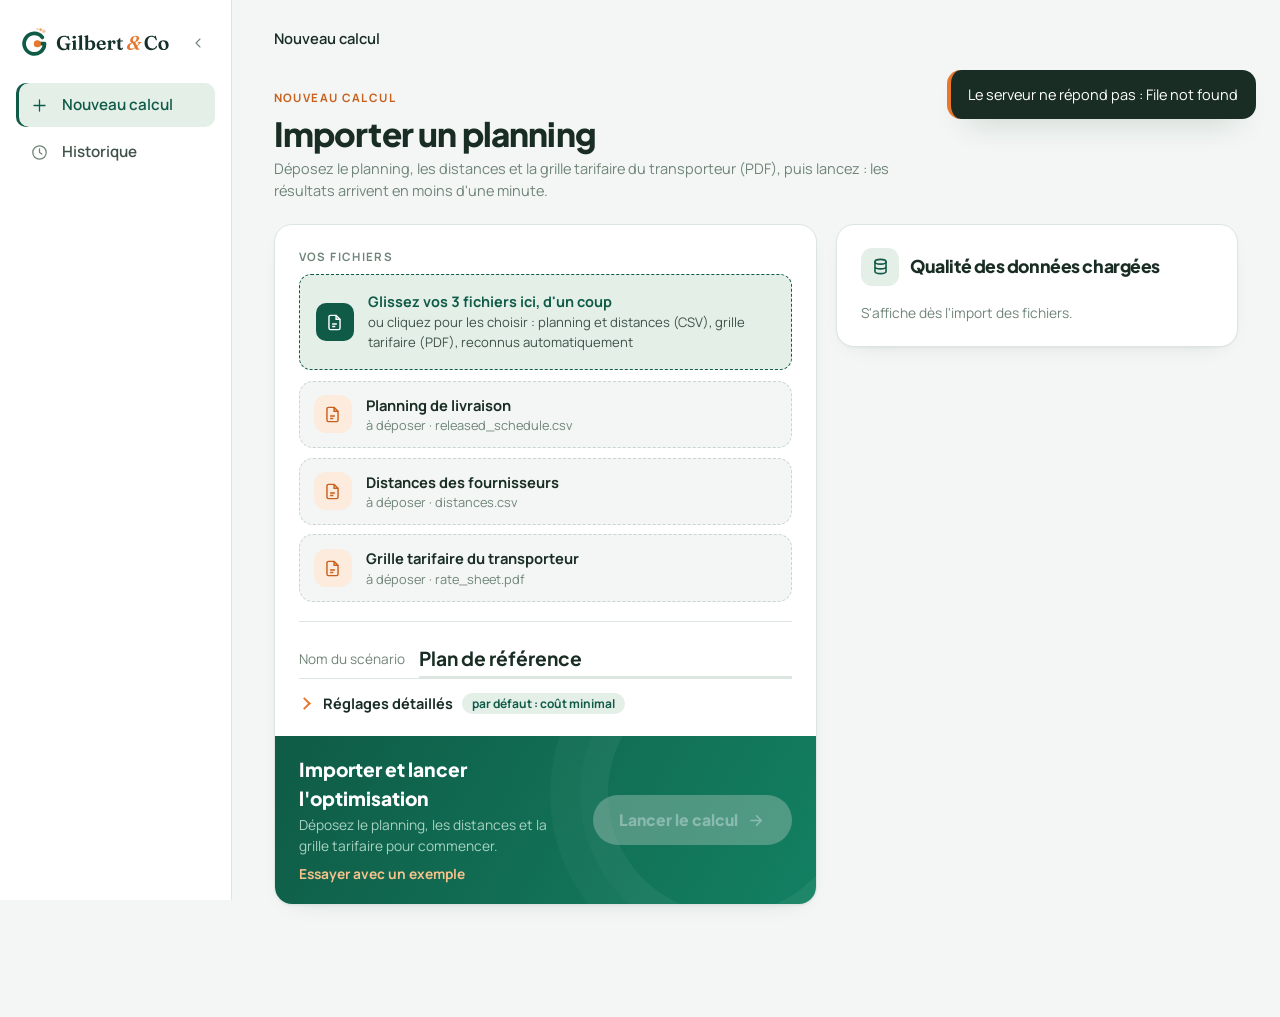
==== src/delivery_schedule_optimization/web/index.html @ 8db57f1b "Show delivery profiles as grouped bars and confirm in the style of the interface Profiles, from Wiss" ====
<!DOCTYPE html>
<html lang="fr">
<head>
<meta charset="utf-8">
<meta name="viewport" content="width=device-width, initial-scale=1">
<title>Gilbert &amp; Co · Planification des livraisons</title>
<link rel="icon" type="image/svg+xml" href="brand/gilbert-mark.svg">
<link rel="stylesheet" href="styles.css">
</head>
<body>
<nav class="sidenav" id="sidenav" aria-label="Navigation">
  <div class="nav-head">
    <a class="nav-logo" href="#/nouveau" data-view="accueil">
      <img class="logo-full" src="brand/gilbert-logo.svg" alt="Gilbert &amp; Co">
      <img class="logo-mark" src="brand/gilbert-mark.svg" alt="Gilbert &amp; Co">
    </a>
    <button class="nav-toggle" id="navToggle" aria-expanded="true" title="Replier ou déplier le menu">
      <svg viewBox="0 0 24 24"><path d="M15 6l-6 6 6 6"/></svg><span class="sr-only">Replier le menu</span></button>
  </div>
  <button data-view="accueil" title="Nouveau calcul"><svg viewBox="0 0 24 24"><path d="M12 5v14M5 12h14"/></svg><span>Nouveau calcul</span></button>
  <button data-view="historique" title="Historique"><svg viewBox="0 0 24 24"><circle cx="12" cy="12" r="8.5"/><path d="M12 7.5V12l3 2"/></svg><span>Historique</span></button>
</nav>

<header class="topbar">
  <nav class="crumbs" id="crumbs" aria-label="Fil d'Ariane"><b aria-current="page">Nouveau calcul</b></nav>
  <div class="topbar-right">
  </div>
</header>

<main id="app">
  <!-- the scenario shown by the result screens: name, parameters, back to the calculations, export -->
  <div class="runbar" id="runBar" hidden>
    <div class="runbar-top">
      <button class="runbar-back" data-view="historique" title="Retour à l'historique">
        <svg viewBox="0 0 24 24" aria-hidden="true"><path d="M15 6l-6 6 6 6"/></svg>Historique</button>
      <div class="runbar-id"><b id="runBarName"></b><span id="runBarMeta"></span><div class="runbar-chips" id="runBarChips"></div></div>
      <div class="ed-export">
        <button class="ed-btn primary" id="exportBtn" aria-haspopup="true" aria-expanded="false" aria-controls="downloads">
          <svg viewBox="0 0 24 24" aria-hidden="true"><path d="M12 4v12m-5-5 5 5 5-5"/></svg>Exporter</button>
        <div class="ed-menu" id="downloads" hidden></div>
      </div>
    </div>
    <nav class="runbar-tabs" aria-label="Résultats du scénario">
      <button data-view="apercu">Synthèse</button><button data-view="calendrier">Planning</button><button data-view="profils">Profils</button>
      <button data-view="camions">Camions</button><button data-view="fournisseurs">Fournisseurs</button>
    </nav>
  </div>
  <!-- ======================================================== NEW CALCULATION -->
  <section class="view" id="view-accueil">
    <div class="view-head"><div><p class="kicker">Nouveau calcul</p><h2>Importer un planning</h2>
      <p class="meta">Déposez le planning, les distances et la grille tarifaire du transporteur (PDF), puis lancez : les résultats arrivent en moins d'une minute.</p></div></div>
    <div class="home-grid">
      <div class="launch-card">
        <div class="lc-body">
          <div id="sourceBox"></div>
          <div class="namefield">
            <label for="f-label">Nom du scénario</label>
            <input id="f-label" type="text" maxlength="60" value="Plan de référence">
          </div>
          <details class="fold" id="tuning">
            <summary><span>Réglages détaillés</span><span class="t-sum" id="tuningSum"></span></summary>
            <div class="fiches">
            <div class="fiche" data-field="anticipation"><p class="f-lab">Anticipation maximale</p>
              <div class="stepper"><button type="button" data-step="-1" aria-label="Un jour de moins">−</button>
                <span><b id="antVal">7</b> jours</span><button type="button" data-step="1" aria-label="Un jour de plus">+</button></div></div>
            <div class="fiche" data-field="smoothing"><p class="f-lab">Surcoût accepté pour lisser</p>
              <div class="chips"><button type="button" data-v="0">aucun</button><button type="button" data-v="0.005">0,5&nbsp;%</button><button type="button" data-v="0.01">1&nbsp;%</button><button type="button" data-v="0.02">2&nbsp;%</button></div></div>
            <div class="fiche missing" id="missingFiche" hidden></div>
          </div>
            <p class="fold-warn" id="tuningWarn" hidden></p>
          </details>
        </div>
        <div class="lc-foot">
          <button class="compose" id="composeBtn">
            <span>Lancer le calcul</span>
            <svg viewBox="0 0 24 24" aria-hidden="true"><path d="M5 12h12m-5-6 6 6-6 6" fill="none" stroke="currentColor" stroke-width="2" stroke-linecap="round" stroke-linejoin="round"/></svg>
          </button>
          <div class="lc-go">
            <p class="lc-title" id="goTitle">Importer et lancer l'optimisation</p>
            <p class="lc-note" id="goNote">Déposez le planning et les distances pour commencer.</p>
            <button class="link light" id="exampleBtn">Essayer avec un exemple</button>
          </div>
        </div>
      </div>
      <div class="panel quality" id="qualityPanel" aria-live="polite"></div>
    </div>
  </section>

  <!-- ======================================================== HISTORY -->
  <section class="view" id="view-historique">
    <div class="view-head"><div><p class="kicker">Historique</p><h2>Tous les calculs</h2>
      <p class="meta">Ouvrez un calcul pour voir ses résultats, relancez-le avec d'autres réglages, ou supprimez-le.</p></div>
      <span class="muted" id="historyCount"></span></div>
    <div class="panel history"><div id="historyList" class="history-list"></div></div>
  </section>

  <!-- ======================================================== RUNNING -->
  <section class="view" id="view-running">
    <div class="running">
      <div class="gather" id="gather" aria-hidden="true"></div>
      <div class="running-text">
        <p class="kicker light" id="runLabel">Scénario</p>
        <p class="timer" id="runTimer">0 s</p>
        <p class="phrase" id="runPhrase">On lit les besoins de chaque fournisseur…</p>
        <button class="stop-run" id="stopRunBtn" type="button">
          <svg viewBox="0 0 24 24" aria-hidden="true"><rect x="6" y="6" width="12" height="12" rx="2"/></svg>Arrêter le calcul</button>
      </div>
    </div>
  </section>

  <!-- ======================================================== OVERVIEW -->
  <section class="view ed" id="view-apercu">
    <div class="ed-head">
      <div>
        <p class="ed-eyebrow">Performance logistique</p>
        <h1 class="ed-title">Synthèse du plan optimisé</h1>
        <p class="ed-sub" id="ov-sub"></p>
      </div>
    </div>

    <div class="ed-row ed-two">
      <div class="ed-hero" id="tile-saving"></div>
      <div class="ed-card ed-cost" id="costCard"></div>
    </div>
    <div class="ed-row ed-three" id="kpiRow"></div>

    <div class="ed-card ed-load">
      <div class="ed-card-head">
        <div><h2>Charge quotidienne des usines</h2><p>Répartition des camions sur l'horizon de livraison</p></div>
        <button class="ed-btn small" data-view="calendrier">Voir le planning complet
          <svg viewBox="0 0 24 24" aria-hidden="true"><path d="M8 16 16 8M9 8h7v7"/></svg></button>
      </div>
      <div class="ed-cal" id="loadCal"></div>
      <div class="ed-legend" id="loadLegend"></div>
    </div>

    <div class="ed-row ed-split">
      <div class="ed-card" id="plantCard"></div>
      <div class="ed-card" id="complianceCard"></div>
    </div>

    <h3 class="ed-section">Analyses détaillées</h3>
    <details class="fold panel"><summary><span>Coût de transport par usine</span><span class="t-sum" id="plantsSum"></span></summary><div id="plantsBody"></div></details>
    <details class="fold panel"><summary><span>Lissage des réceptions</span><span class="t-sum" id="smoothSum"></span></summary><div id="smoothBody"></div></details>
    <div id="situationBlock">
      <details class="fold panel sit-panel"><summary><span id="sitPanelTitle">Grille tarifaire de la situation actuelle</span><span class="t-sum">distance × poids chargé</span></summary>
        <p class="meta small" id="sitCaption"></p>
        <div id="sitBody"></div>
      </details>
      <details class="fold panel"><summary><span>Règles appliquées aux données</span><span class="t-sum" id="foldRulesSum"></span></summary><ol id="rulesList" class="rules-list"></ol></details>
      <details class="fold panel"><summary><span>Registre des anomalies</span><span class="t-sum" id="anomalyCount"></span></summary><div class="table-wrap" id="anomalyTable"></div></details>
    </div>
    <details class="fold panel"><summary><span>Contrôles du plan et journal du calcul</span><span class="t-sum" id="controlsSum"></span></summary>
      <div class="split"><div><div id="controlsList"></div></div><div><h3>Préparation et calcul</h3><div class="table-wrap" id="journal"></div></div></div></details>
  </section>

  <!-- ======================================================== CALENDAR -->
  <section class="view" id="view-calendrier">
    <div class="view-head"><div><p class="kicker">Planning</p><h2>Les camions reçus par usine, jour par jour</h2>
      <p class="meta">Chaque case est une usine un jour donné. Le jour le plus chargé de chaque usine ressort en orange.</p></div></div>
    <div class="plant-tabs" id="plantTabs" role="tablist" aria-label="Choisir une usine"></div>
    <div class="plan-pane" id="planGlobal">
      <div class="panel"><div id="calendarBig"></div></div>
      <div class="peaks" id="peaks"></div>
    </div>
    <div class="plan-pane" id="planWeek" hidden></div>
  </section>

  <!-- ======================================================== PROFILES -->
  <section class="view" id="view-profils">
    <div class="view-head"><div><p class="kicker">Jours de livraison par fournisseur</p><h2>À quelle fréquence livrer chaque fournisseur&nbsp;?</h2></div></div>
    <div class="split">
      <div class="panel"><h3>Livraisons par semaine</h3><div id="dumbbell"></div></div>
      <div class="panel">
        <div class="filters">
          <select id="pf-supplier" aria-label="Fournisseur"><option value="">Tous les fournisseurs</option></select>
          <select id="pf-plant" aria-label="Usine"><option value="">Toutes les usines</option></select>
        </div>
        <div class="table-wrap" id="profilesTable"></div>
      </div>
    </div>
  </section>

  <!-- ======================================================== TRUCKS -->
  <section class="view" id="view-camions">
    <div class="view-head"><div><button type="button" class="ed-btn small back-plan" id="backToPlanning" hidden>← Retour au planning</button>
      <p class="kicker">Détail des camions</p><h2>Ce que contient chaque camion</h2></div></div>
    <div class="split trucks-split">
      <div class="panel">
        <div class="filters">
          <select id="tf-plant"><option value="">Toutes les usines</option></select>
          <select id="tf-supplier"><option value="">Tous les fournisseurs</option></select>
          <select id="tf-day"><option value="">Tous les jours</option></select>
        </div>
        <div class="table-wrap" id="trucksTable"></div>
        <div class="pager" id="trucksPager"></div>
      </div>
      <div class="ticket-holder" id="ticket"><div class="ticket empty"><p>Choisissez un camion dans la liste pour ouvrir son bon de livraison.</p></div></div>
    </div>
  </section>

  <!-- ======================================================== SUPPLIERS -->
  <section class="view" id="view-fournisseurs">
    <div class="view-head"><div><p class="kicker">Économies par fournisseur</p><h2>Où se font les économies</h2></div></div>
    <div class="panel top-savings">
      <div class="panel-head">
        <h3 id="topTitle">Les plus grosses économies</h3>
        <label class="top-pick">Afficher les
          <select id="sf-top">
            <option value="2">2</option><option value="3">3</option><option value="4">4</option><option value="5" selected>5</option>
            <option value="6">6</option><option value="7">7</option><option value="8">8</option><option value="9">9</option><option value="10">10</option>
          </select> meilleurs couples</label>
      </div>
      <div id="topChart"></div>
      <div class="legend" style="margin-top:.4rem"><span class="l-before">coût actuel (référence)</span><span class="l-after">coût avec Gilbert</span></div>
    </div>
    <div class="panel" style="margin-top:1.2rem">
      <div class="filters"><input id="sf-q" type="search" placeholder="Chercher un fournisseur ou une usine"></div>
      <div class="table-wrap" id="suppliersTable"></div>
    </div>
  </section>

</main>



<div class="tooltip" id="tooltip" role="tooltip"></div>
<div class="toast" id="toast" role="status"></div>
<div class="modal" id="confirmModal" hidden>
  <div class="modal-card" role="alertdialog" aria-modal="true" aria-labelledby="cmTitle" aria-describedby="cmText">
    <span class="modal-ico" aria-hidden="true"><svg viewBox="0 0 24 24"><path d="M12 4 2.8 19.5h18.4z"/><path d="M12 10v4.5M12 17.2v.1"/></svg></span>
    <h3 id="cmTitle"></h3>
    <p id="cmText"></p>
    <div class="modal-actions"><button type="button" class="btn ghost" id="cmCancel"></button><button type="button" class="btn danger" id="cmOk"></button></div>
  </div>
</div>
<div class="drawer" id="dayDrawer" hidden>
  <aside class="drawer-panel" role="dialog" aria-modal="true" aria-labelledby="ddTitle">
    <div class="dd-head">
      <div><p class="ed-eyebrow" id="ddPlant"></p><h2 id="ddTitle">Réceptions attendues</h2><p class="dd-date" id="ddDate"></p></div>
      <button type="button" class="dd-close" id="ddClose" aria-label="Fermer le panneau">×</button>
    </div>
    <div class="dd-summary" id="ddSummary"></div>
    <div class="dd-list" id="ddList" aria-live="polite"></div>
  </aside>
</div>
<script src="app.js"></script>
</body>
</html>
---- src/delivery_schedule_optimization/web/styles.css ----
/* Gilbert & Co : vert émeraude et orange sur fond crème.
   Émeraude : structure (menu, bandeau des économies, écran de calcul) et situation actuelle dans les graphiques.
   Orange : action et résultat « avec Gilbert ». Rouge : uniquement les règles non respectées et les erreurs.
   Polices hébergées avec l'application (licence SIL OFL) : Plus Jakarta Sans pour les titres et les chiffres, Manrope pour le texte. */
@font-face { font-family: 'Plus Jakarta Sans'; font-style: normal; font-weight: 600; font-display: swap; src: url('fonts/plus-jakarta-sans-latin-600-normal.woff2') format('woff2'); }
@font-face { font-family: 'Plus Jakarta Sans'; font-style: normal; font-weight: 700; font-display: swap; src: url('fonts/plus-jakarta-sans-latin-700-normal.woff2') format('woff2'); }
@font-face { font-family: 'Plus Jakarta Sans'; font-style: normal; font-weight: 800; font-display: swap; src: url('fonts/plus-jakarta-sans-latin-800-normal.woff2') format('woff2'); }
@font-face { font-family: 'Plus Jakarta Sans'; font-style: italic; font-weight: 700; font-display: swap; src: url('fonts/plus-jakarta-sans-latin-700-italic.woff2') format('woff2'); }
@font-face { font-family: 'Manrope'; font-style: normal; font-weight: 400; font-display: swap; src: url('fonts/manrope-latin-400-normal.woff2') format('woff2'); }
@font-face { font-family: 'Manrope'; font-style: normal; font-weight: 500; font-display: swap; src: url('fonts/manrope-latin-500-normal.woff2') format('woff2'); }
@font-face { font-family: 'Manrope'; font-style: normal; font-weight: 600; font-display: swap; src: url('fonts/manrope-latin-600-normal.woff2') format('woff2'); }
@font-face { font-family: 'Manrope'; font-style: normal; font-weight: 700; font-display: swap; src: url('fonts/manrope-latin-700-normal.woff2') format('woff2'); }

:root {
  --bg: #FAF6F0;            /* crème */
  --surface: #FFFFFF;
  --surface-2: #F4EEE5;
  --line: #ECE4D8;
  --line-strong: #DCD2C3;
  --ink: #14302A;           /* vert presque noir */
  --ink-2: #355049;
  --muted: #6F7B75;

  --emerald: #0F5B46;
  --emerald-2: #127A5C;
  --emerald-3: #1FA77A;
  --mint: #DDF1E7;
  --mint-ink: #0E6A4D;
  --on-emerald: #F2FBF6;
  --on-emerald-muted: #A9D3C2;

  --orange: #E8772E;
  --orange-dark: #C95F1C;
  --orange-tint: #FDEBDD;
  --cream: #FFF3E6;
  --gold: #F6C28B;

  --red: #C0392B;
  --red-tint: #F9E1DD;

  --radius: 18px;
  --r: 12px;
  --display: 'Plus Jakarta Sans', 'Manrope', system-ui, sans-serif;
  --body: 'Manrope', system-ui, -apple-system, 'Segoe UI', sans-serif;
  --mono: ui-monospace, 'Cascadia Mono', Consolas, monospace;
  --nav-w: 220px;
  --ease: cubic-bezier(.2, .8, .2, 1);
  --card-shadow: 0 1px 2px rgba(20, 48, 42, .04), 0 8px 24px -18px rgba(20, 48, 42, .25);
  --lift: 0 16px 32px -20px rgba(20, 48, 42, .45);
}

* { box-sizing: border-box; }
html { scroll-behavior: smooth; }
body {
  margin: 0; background: var(--bg); color: var(--ink); font-family: var(--body); font-size: 14.5px; line-height: 1.5;
  -webkit-font-smoothing: antialiased; padding-left: var(--nav-w); padding-bottom: 4rem; font-variant-numeric: tabular-nums;
  transition: padding-left .25s var(--ease);
}
h1, h2, h3 { font-family: var(--display); font-weight: 800; letter-spacing: -.025em; margin: 0; color: var(--ink); }
h2 { font-size: clamp(1.8rem, 2.6vw, 2.4rem); line-height: 1.1; }
h3 { font-size: 1.1rem; font-weight: 800; margin-bottom: .8rem; }
em, i { font-style: italic; }
button, input, select { font: inherit; color: inherit; }
:focus-visible { outline: 2px solid var(--orange); outline-offset: 2px; }
[hidden] { display: none !important; }

.kicker, .label, .f-lab, .nav-group, thead th, .r-name {
  font-size: .72rem; font-weight: 700; letter-spacing: .12em; text-transform: uppercase; color: var(--muted);
}
.kicker { color: var(--orange-dark); margin: 0 0 .5rem; }
.label { margin: 0 0 .5rem; }
.meta { color: var(--muted); margin: .45rem 0 0; max-width: 70ch; }
.meta.small { font-size: .84rem; margin: .1rem 0 1rem; }
.muted { color: var(--muted); font-size: .84rem; }
.sub { margin: 0; font-size: .8rem; color: var(--muted); }

/* ================================================================== top bar */
.topbar {
  position: sticky; top: 0; z-index: 20; display: flex; align-items: center; gap: 1.2rem;
  margin-left: calc(-1 * var(--nav-w)); padding: .7rem 3.5rem .7rem 3.6rem; min-height: 58px;
  background: rgba(250, 246, 240, .92); backdrop-filter: blur(8px); border-bottom: 1px solid var(--line);
  transition: margin-left .25s var(--ease), box-shadow .2s;
}
.topbar.scrolled { box-shadow: 0 8px 20px -18px rgba(20, 48, 42, .5); }
.wordmark { display: inline-flex; align-items: center; text-decoration: none; }
.wordmark img { height: 30px; width: auto; display: block; }
.tagline { color: var(--muted); font-size: .9rem; }
.topbar-right { margin-left: auto; display: flex; gap: .7rem; align-items: center; }
.scenario-switch { display: inline-flex; align-items: center; gap: .55rem; background: var(--mint); border-radius: 999px; padding: 0 .5rem 0 1rem; height: 38px; }
.scenario-switch .dot { width: 9px; height: 9px; border-radius: 50%; background: var(--orange); animation: beacon 2.4s ease-out infinite; }
@keyframes beacon { 0% { box-shadow: 0 0 0 0 rgba(232, 119, 46, .5); } 70%, 100% { box-shadow: 0 0 0 7px rgba(232, 119, 46, 0); } }
.scenario-switch select { border: 0; background: transparent; padding: .3rem 1.4rem .3rem .1rem; font-weight: 600; color: var(--ink); cursor: pointer; max-width: 22rem; }
.topbar .btn, .topbar .btn.ghost { background: var(--orange); border-color: var(--orange); color: #fff; height: 38px; padding: 0 1.1rem; }
.topbar .btn:hover { background: var(--orange-dark); border-color: var(--orange-dark); }

/* ================================================================== buttons */
.btn {
  display: inline-flex; align-items: center; gap: .5rem; height: 36px; padding: 0 1rem; border-radius: 999px;
  border: 1.5px solid var(--emerald); background: var(--emerald); color: #fff; font-weight: 600; font-size: .88rem;
  text-decoration: none; cursor: pointer; white-space: nowrap; transition: background .15s, border-color .15s, color .15s, transform .1s, box-shadow .2s;
}
.btn:hover { background: var(--emerald-2); border-color: var(--emerald-2); box-shadow: var(--lift); transform: translateY(-1px); }
.btn:active { transform: translateY(0); }
.btn.ghost { background: transparent; border-color: var(--emerald); color: var(--ink); }
.btn.ghost:hover { background: var(--mint); color: var(--emerald); }
.btn.rose { background: var(--orange); border-color: var(--orange); color: #fff; }
.btn.rose:hover { background: var(--orange-dark); border-color: var(--orange-dark); }
.btn.small { height: 32px; padding: 0 .8rem; font-size: .82rem; }
.btn:disabled { opacity: .4; cursor: not-allowed; box-shadow: none; transform: none; }
.btn svg.dl { width: 15px; height: 15px; fill: none; stroke: currentColor; stroke-width: 2; stroke-linecap: round; stroke-linejoin: round; flex: none; }
.btn:hover svg.dl { animation: nudge .5s var(--ease); }
@keyframes nudge { 50% { transform: translateY(2px); } }
.link { color: var(--orange-dark); font-weight: 700; text-decoration: none; cursor: pointer; border: 0; background: none; padding: 0; }
.link:hover { text-decoration: underline; text-underline-offset: 3px; }
.link.light { font-size: .86rem; color: var(--gold); }
.busy { position: relative; color: transparent !important; }
.busy::after { content: ""; position: absolute; left: 50%; top: 50%; width: 16px; height: 16px; margin: -8px; border-radius: 50%; border: 2px solid var(--orange); border-top-color: transparent; animation: spin .8s linear infinite; }
@keyframes spin { to { transform: rotate(360deg); } }

/* ================================================================== side menu : émeraude, relief topographique */
.sidenav {
  position: fixed; left: 0; top: var(--topbar-h, 58px); bottom: 0; width: var(--nav-w); z-index: 25; overflow: hidden;
  display: flex; flex-direction: column; gap: 4px; padding: 1rem .7rem 1.1rem;
  background:
    url("data:image/svg+xml,%3Csvg xmlns='http://www.w3.org/2000/svg' width='440' height='640' viewBox='0 0 440 640'%3E%3Cg fill='none' stroke='%23ffffff' stroke-opacity='.07' stroke-width='1.2'%3E%3Cellipse cx='300' cy='330' rx='60' ry='40'/%3E%3Cellipse cx='300' cy='330' rx='110' ry='75'/%3E%3Cellipse cx='300' cy='330' rx='165' ry='112'/%3E%3Cellipse cx='300' cy='330' rx='225' ry='150'/%3E%3Cellipse cx='300' cy='330' rx='290' ry='192'/%3E%3Cpath d='M-20 120 C 80 80 140 160 240 110 S 400 60 460 100'/%3E%3Cpath d='M-20 150 C 90 110 150 190 250 140 S 410 90 460 130'/%3E%3C/g%3E%3C/svg%3E") right -120px top 40px / 440px no-repeat,
    linear-gradient(180deg, #0F5B46 0%, #0B4A39 100%);
  transition: width .25s var(--ease);
}
.sidenav button {
  display: flex; align-items: center; gap: .8rem; border: 0; background: transparent; color: var(--on-emerald); height: 42px; padding: 0 .9rem;
  border-radius: 14px; cursor: pointer; font-size: .92rem; font-weight: 600; white-space: nowrap; text-align: left; position: relative; flex: none;
  transition: background .2s, color .2s, box-shadow .2s;
}
.sidenav button svg { width: 19px; height: 19px; flex: none; fill: none; stroke: currentColor; stroke-width: 1.7; stroke-linecap: round; stroke-linejoin: round; transition: transform .25s var(--ease); }
.sidenav button:hover { background: rgba(255, 255, 255, .08); }
.sidenav button:hover svg { transform: scale(1.12); }
.sidenav button.active { background: var(--orange); color: #fff; box-shadow: 0 10px 22px -10px rgba(232, 119, 46, .8); }
.sidenav button:disabled { opacity: .4; cursor: not-allowed; background: transparent; }
.sidenav .nav-toggle { font-size: .82rem; margin-bottom: .5rem; color: var(--on-emerald-muted); }
.nav-group { margin: .9rem .9rem .3rem; white-space: nowrap; color: var(--on-emerald-muted); transition: opacity .2s; }
.sidenav button span { transition: opacity .2s; }
.nav-art { margin-top: auto; position: relative; padding: 0 .3rem; transition: opacity .25s; }
.nav-art svg { width: 100%; height: auto; display: block; overflow: visible; }
.nav-art .route { stroke-dasharray: 7 7; animation: march 1.6s linear infinite; }
@keyframes march { to { stroke-dashoffset: -28; } }
.nav-art .pin { transform-box: fill-box; transform-origin: 50% 100%; animation: bob 3s ease-in-out infinite; }
@keyframes bob { 50% { transform: translateY(-5px); } }
.nav-brand { margin: .6rem .3rem 0; color: #fff; }
.nav-brand b { display: block; font-family: var(--display); font-weight: 800; font-size: 1.15rem; letter-spacing: -.02em; }
.nav-brand i { font-size: .8rem; color: var(--on-emerald-muted); }
body.nav-closed { --nav-w: 68px; }
body.nav-closed .sidenav button span, body.nav-closed .nav-group, body.nav-closed .nav-art, body.nav-closed .nav-brand { opacity: 0; pointer-events: none; }
body.nav-closed .nav-group { height: .3rem; margin: .4rem 0; }
@media (max-height: 720px) { .nav-art { display: none; } .nav-brand { margin-top: auto; } }

/* ================================================================== layout */
main { padding: .6rem 3.5rem 3rem; max-width: 1480px; margin: 0 auto; }
.view { display: none; }
.view.active { display: block; animation: enter .4s var(--ease); }
@keyframes enter { from { opacity: 0; transform: translateY(10px); } to { opacity: 1; transform: none; } }
.view-head { display: flex; justify-content: space-between; align-items: flex-end; gap: 1.2rem; flex-wrap: wrap; margin: 1.6rem 0 1.4rem; }
.view-head h2 { margin-bottom: .1rem; }
.panel { background: var(--surface); border: 1px solid var(--line); border-radius: var(--radius); padding: 1.4rem 1.5rem; box-shadow: var(--card-shadow); }
.panel-head, .history-head { display: flex; justify-content: space-between; align-items: baseline; gap: 1rem; margin-bottom: .6rem; }
.split { display: grid; grid-template-columns: minmax(0, 1fr) minmax(0, 1.35fr); gap: 1.2rem; align-items: start; }
.trucks-split { grid-template-columns: minmax(0, 1fr) minmax(300px, 340px); }
.trucks-split > .panel { padding: 1.1rem 1.1rem 1rem; }
#trucksTable td, #trucksTable th { padding-left: .55rem; padding-right: .55rem; }
.section-title { display: flex; justify-content: space-between; align-items: baseline; gap: 1rem; margin: 1.8rem 0 .9rem; flex-wrap: wrap; }
.section-title.first { margin-top: .4rem; }
.section-title h3 { margin: 0; }
.empty-note { color: var(--muted); background: var(--surface-2); border-radius: var(--r); padding: 1.2rem; text-align: center; margin: 0; }
.downloads { display: flex; gap: .5rem; flex-wrap: wrap; margin-top: 1.1rem; width: 100%; }
#view-apercu .view-head { display: block; }

/* ================================================================== tags */
.tag { display: inline-block; padding: .05rem .6rem; border-radius: 999px; font-size: .76rem; font-weight: 700; background: var(--mint); color: var(--mint-ink); }
.tag.rose { background: var(--orange-tint); color: var(--orange-dark); }
.tag.warn { background: var(--red-tint); color: var(--red); }

/* ================================================================== new calculation */
.home-grid { display: grid; grid-template-columns: minmax(0, 1.35fr) minmax(300px, 1fr); gap: 1.2rem; align-items: start; }
.home-grid > * { min-width: 0; }
.launch-card { background: var(--surface); border: 1px solid var(--line); border-radius: var(--radius); overflow: hidden; box-shadow: var(--card-shadow); }
.lc-body { padding: 1.4rem 1.5rem .5rem; }
.f-lab { margin: 0 0 .6rem; }
.drops { display: grid; gap: .6rem; }
.drop {
  display: flex; align-items: center; gap: .9rem; padding: .75rem .9rem; border: 1.5px dashed var(--line-strong); border-radius: 14px;
  background: var(--bg); cursor: pointer; transition: border-color .2s, background .2s, transform .2s;
}
.drop:hover, .drop.over { border-color: var(--orange); background: var(--cream); }
.drop.over { transform: scale(1.01); }
.drop .ico, .source-pick .ico { width: 38px; height: 38px; border-radius: 12px; background: var(--orange-tint); color: var(--orange-dark); display: grid; place-items: center; flex: none; transition: background .2s, color .2s, transform .2s var(--ease); }
.drop:hover .ico { background: var(--orange); color: #fff; transform: rotate(-6deg); }
.drop .ico svg, .source-pick .ico svg { width: 19px; height: 19px; fill: none; stroke: currentColor; stroke-width: 1.8; }
.drop .txt { min-width: 0; }
.drop .name { font-weight: 700; font-size: .92rem; display: block; }
.drop .state { display: block; font-size: .8rem; color: var(--muted); white-space: nowrap; overflow: hidden; text-overflow: ellipsis; }
.drop.custom { border-style: solid; border-color: var(--emerald-3); background: var(--mint); animation: pop-in .35s var(--ease); }
.drop.custom .ico { background: var(--emerald); color: #fff; }
.drop .clear { margin-left: auto; border: 0; background: transparent; cursor: pointer; font-size: 1.2rem; color: var(--muted); }
.drop .clear:hover { color: var(--red); }
.drop input { display: none; }
@keyframes pop-in { from { transform: scale(.97); opacity: .5; } }
.source-pick { display: flex; align-items: center; gap: .9rem; padding: .9rem 1rem; border-radius: 14px; background: var(--mint); }
.source-pick .ico { background: var(--emerald); color: #fff; }
.source-pick .f-lab { margin: 0 0 .1rem; }
.source-pick b { display: block; }
.source-pick span { font-size: .82rem; color: var(--ink-2); }
.source-pick .link { margin-left: auto; font-size: .84rem; white-space: nowrap; }

.namefield { display: flex; align-items: center; gap: .9rem; margin-top: 1.2rem; padding-top: 1.1rem; border-top: 1px solid var(--line); }
.namefield label { font-size: .85rem; color: var(--muted); white-space: nowrap; }
.namefield input { flex: 1; min-width: 0; border: 0; border-bottom: 2px solid var(--line); background: transparent; font-family: var(--display); font-weight: 700; font-size: 1.2rem; padding: .25rem 0; transition: border-color .2s; }
.namefield input:focus { outline: none; border-bottom-color: var(--orange); }

details.fold { border-top: 1px solid var(--line); }
details.fold > summary { list-style: none; cursor: pointer; display: flex; align-items: center; gap: .6rem; flex-wrap: wrap; font-weight: 700; padding: .85rem 0; }
details.fold > summary:hover { color: var(--emerald); }
details.fold > summary::-webkit-details-marker { display: none; }
details.fold > summary::before { content: ""; width: 7px; height: 7px; border-right: 2px solid var(--orange); border-bottom: 2px solid var(--orange); transform: rotate(-45deg); transition: transform .25s var(--ease); margin: 0 .25rem 0 .1rem; }
details.fold[open] > summary::before { transform: rotate(45deg); }
details.fold[open] > :not(summary) { animation: enter .35s var(--ease); }
details.fold .t-sum { font-weight: 700; font-size: .75rem; color: var(--mint-ink); background: var(--mint); border-radius: 999px; padding: .1rem .6rem; }
.fiches { display: grid; grid-template-columns: repeat(2, minmax(0, 1fr)); gap: .7rem; margin: 0 0 .9rem; }
.fiche { border: 1px solid var(--line); border-radius: 14px; padding: .85rem .95rem .95rem; background: var(--bg); }
.fiche.off { border-color: #F3C9A6; background: var(--cream); }
.fiche.off .f-lab, .fiche.off .stepper b { color: var(--orange-dark); }
.fold-warn { margin: 0 0 .9rem; font-size: .84rem; color: var(--orange-dark); font-weight: 600; }

.chips { display: flex; flex-wrap: wrap; gap: .35rem; }
.chips button { border: 0; border-radius: 999px; height: 32px; padding: 0 .85rem; background: var(--mint); color: var(--mint-ink); font-weight: 700; font-size: .84rem; cursor: pointer; transition: background .2s, color .2s, transform .15s; }
.chips button:hover { transform: translateY(-1px); }
.chips button.on { background: var(--emerald); color: #fff; }
.fiche.off .chips button.on { background: var(--orange); }
.seg { position: relative; display: inline-flex; background: var(--surface-2); border-radius: 999px; padding: 4px; gap: 2px; }
.seg button { position: relative; z-index: 1; border: 0; background: transparent; height: 36px; padding: 0 1.1rem; border-radius: 999px; font-weight: 700; font-size: .88rem; color: var(--ink-2); cursor: pointer; transition: color .25s; }
.seg button.on { color: #fff; }
.seg button:disabled { opacity: .5; cursor: default; }
.seg .pill { position: absolute; z-index: 0; top: 4px; bottom: 4px; border-radius: 999px; background: var(--emerald); transition: left .35s var(--ease), width .35s var(--ease); }
.stepper { display: flex; align-items: center; gap: .8rem; }
.stepper button { width: 34px; height: 34px; border-radius: 50%; border: 0; background: var(--mint); color: var(--mint-ink); font-size: 1.15rem; font-weight: 700; cursor: pointer; transition: background .2s, transform .1s; }
.stepper button:hover { background: #C8E8D8; }
.stepper button:active { transform: scale(.9); }
.stepper span { color: var(--muted); }
.stepper b { font-family: var(--display); font-weight: 800; font-size: 1.6rem; color: var(--ink); margin-right: .15rem; }

.treat-row { padding: .8rem 0; border-top: 1px solid var(--line); }
.treat-row:first-child { border-top: 0; padding-top: 0; }
.treat-row.none { opacity: .5; }
.treat-head { display: flex; justify-content: space-between; align-items: baseline; margin-bottom: .45rem; }
.treat-head span { font-size: .76rem; font-weight: 700; color: var(--orange-dark); background: var(--orange-tint); border-radius: 999px; padding: .05rem .55rem; }
.treat-row.none .treat-head span { color: var(--muted); background: var(--surface-2); }
.treat-seg { display: flex; width: 100%; }
.treat-seg button { flex: 1; height: 32px; padding: 0 .5rem; font-size: .82rem; }
.treat-help { margin: .45rem 0 0; font-size: .8rem; color: var(--muted); }

.lc-foot { display: flex; align-items: center; justify-content: space-between; gap: 1.2rem; padding: 1.2rem 1.5rem; background: linear-gradient(120deg, #0F5B46, #138062); color: var(--on-emerald); position: relative; overflow: hidden; }
.lc-foot::after { content: ""; position: absolute; right: -60px; top: -90px; width: 240px; height: 240px; border-radius: 50%; border: 28px solid rgba(255,255,255,.05); box-shadow: 0 0 0 30px rgba(255,255,255,.03); pointer-events: none; }
.lc-go { order: -1; min-width: 0; position: relative; z-index: 1; }
.lc-title { font-family: var(--display); font-weight: 800; font-size: 1.2rem; margin: 0 0 .15rem; color: #fff; }
.lc-note { margin: 0 0 .4rem; font-size: .86rem; color: var(--on-emerald-muted); }
.compose {
  flex: none; display: inline-flex; align-items: center; gap: .6rem; height: 50px; padding: 0 1.6rem; border-radius: 999px; position: relative; z-index: 1;
  border: 0; background: var(--orange); color: #fff; font-family: var(--display); font-weight: 800; font-size: .98rem; cursor: pointer;
  box-shadow: 0 12px 26px -12px rgba(232, 119, 46, .9); transition: background .2s, transform .15s;
}
.compose:not(:disabled) { animation: ready 2.6s ease-out infinite; }
@keyframes ready { 0% { box-shadow: 0 12px 26px -12px rgba(232,119,46,.9), 0 0 0 0 rgba(232,119,46,.45); } 70%, 100% { box-shadow: 0 12px 26px -12px rgba(232,119,46,.9), 0 0 0 12px rgba(232,119,46,0); } }
.compose:hover { background: var(--orange-dark); transform: translateY(-1px); }
.compose svg { width: 19px; height: 19px; transition: transform .25s var(--ease); }
.compose:hover svg { transform: translateX(4px); }
.compose:disabled { opacity: .5; cursor: not-allowed; background: #8FB9A9; box-shadow: none; }
.compose.busy::after { border-color: #fff; border-top-color: transparent; }

.history .import-list { display: grid; gap: .6rem; margin-top: .8rem; }
.imp { display: grid; grid-template-columns: 1fr; grid-template-areas: "main" "period" "actions"; row-gap: .35rem; padding: .85rem 1rem; border: 1px solid var(--line); border-radius: 14px; background: var(--bg); transition: border-color .2s, transform .2s var(--ease); animation: enter .35s var(--ease) backwards; }
.imp:hover { transform: translateY(-1px); border-color: var(--line-strong); }
.imp.current { border-color: var(--orange); background: var(--surface); box-shadow: inset 4px 0 0 var(--orange); }
.imp-main { grid-area: main; display: flex; justify-content: space-between; align-items: baseline; gap: .8rem; flex-wrap: wrap; }
.imp-period { grid-area: period; }
.imp-actions { grid-area: actions; display: flex; gap: .4rem; align-items: center; margin-top: .3rem; }
.imp-name { font-weight: 800; }
.imp-meta, .imp-period span, .imp-runs { font-size: .8rem; color: var(--muted); }
.imp-period b { display: inline; margin-right: .5rem; font-size: .9rem; }
.c-del { margin-left: auto; border: 0; background: transparent; color: var(--muted); cursor: pointer; font-size: 1.1rem; line-height: 1; padding: .2rem; }
.c-del:hover { color: var(--red); }

/* ================================================================== running */
.running {
  display: grid; grid-template-columns: 1.2fr 1fr; gap: 2rem; align-items: center; min-height: 62vh; margin-top: 1.4rem;
  background: linear-gradient(130deg, #0F5B46, #138062 70%, #1A9470); color: var(--on-emerald); border-radius: calc(var(--radius) + 6px);
  padding: clamp(1.5rem, 4vw, 3.2rem); overflow: hidden; position: relative;
}
.running::before { content: ""; position: absolute; right: -120px; top: -120px; width: 420px; height: 420px; border-radius: 50%; border: 40px solid rgba(255,255,255,.04); box-shadow: 0 0 0 46px rgba(255,255,255,.03); }
.running::after { content: ""; position: absolute; left: 0; bottom: 0; height: 4px; width: 30%; background: var(--orange); animation: sweep 1.6s ease-in-out infinite; }
@keyframes sweep { from { left: -30%; } to { left: 100%; } }
.gather { position: relative; height: 340px; }
.gather .need { position: absolute; width: 12px; height: 12px; border-radius: 50%; background: var(--gold); transition: left 1.3s cubic-bezier(.6,.05,.2,1), top 1.3s cubic-bezier(.6,.05,.2,1); }
.gather .need.alt { background: var(--orange); }
.gather .need:nth-child(5n) { background: #9FE0C5; }
.gather .truck { position: absolute; width: 132px; height: 70px; border: 2px solid rgba(255,255,255,.55); border-radius: 12px; transition: opacity .6s; }
.gather .truck::after { content: ""; position: absolute; right: -32px; bottom: -2px; width: 30px; height: 44px; border: 2px solid rgba(255,255,255,.55); border-left: 0; border-radius: 0 12px 8px 0; }
/* roues : deux sous la caisse, une sous la cabine (jante claire, moyeu orange) */
.gather .truck::before {
  content: ""; position: absolute; left: 0; bottom: -16px; width: 170px; height: 28px; pointer-events: none;
  --wheel: #E8772E 0 3.5px, #0E5241 4px 7px, rgba(255,255,255,.8) 7.5px 12px, transparent 12.5px;
  background:
    radial-gradient(circle at 28px 14px, var(--wheel)),
    radial-gradient(circle at 104px 14px, var(--wheel)),
    radial-gradient(circle at 147px 14px, var(--wheel));
}
.running-text .kicker { color: var(--gold); }
.timer { font-family: var(--display); font-size: clamp(4rem, 8vw, 6.5rem); font-weight: 800; line-height: 1; margin: .3rem 0 1rem; color: #fff; letter-spacing: -.04em; }
.phrase { font-size: 1.12rem; color: var(--on-emerald-muted); min-height: 3em; margin: 0; max-width: 30ch; }

/* ================================================================== overview */
.compare { display: grid; gap: 1rem; margin-bottom: 1.2rem; }
.compare.four { grid-template-columns: repeat(3, minmax(0, 1fr)); }   /* livraisons, camions, remplissage */
.compare:not(.four) { grid-template-columns: repeat(2, minmax(0, 1fr)); }
.cmp {
  display: flex; flex-direction: column; gap: .45rem; padding: 1.2rem 1.3rem; background: var(--surface); border: 1px solid var(--line);
  border-radius: var(--radius); box-shadow: var(--card-shadow); position: relative; overflow: hidden; transition: transform .25s var(--ease), box-shadow .25s;
  animation: enter .5s var(--ease) backwards;
}
.cmp:nth-child(2) { animation-delay: .06s; } .cmp:nth-child(3) { animation-delay: .12s; } .cmp:nth-child(4) { animation-delay: .18s; }
.cmp:hover { transform: translateY(-3px); box-shadow: var(--lift); }
.cmp .label { margin: 0 0 .35rem; display: flex; align-items: center; gap: .6rem; color: var(--ink-2); }
.cmp-ico { width: 32px; height: 32px; border-radius: 50%; background: var(--orange-tint); color: var(--orange-dark); display: grid; place-items: center; flex: none; }
.cmp-ico svg { width: 16px; height: 16px; fill: none; stroke: currentColor; stroke-width: 2; stroke-linecap: round; stroke-linejoin: round; }
.cmp-row { display: flex; align-items: flex-end; gap: .8rem; }
.cmp-col { display: flex; flex-direction: column; }
.cmp-col span { font-size: .78rem; color: var(--muted); }
.cmp-before { font-family: var(--display); font-weight: 700; font-size: 1.25rem; color: var(--ink-2); text-decoration: line-through; text-decoration-color: var(--orange); text-decoration-thickness: 2px; }
.cmp-after { font-family: var(--display); font-weight: 800; font-size: 1.85rem; line-height: 1.1; letter-spacing: -.03em; color: var(--ink); }
.cmp-before, .cmp-after { white-space: nowrap; }

.cmp-arrow { color: var(--orange); font-weight: 800; font-size: 1.3rem; padding-bottom: .25rem; }
.cmp-delta { align-self: flex-start; font-size: .78rem; font-weight: 800; color: var(--mint-ink); background: var(--mint); border-radius: 999px; padding: .1rem .6rem; }

/* bandeau des économies */
.t-saving {
  position: relative; overflow: hidden; border-radius: calc(var(--radius) + 4px); padding: 2rem 2.2rem; margin-bottom: 1.2rem; color: #fff;
  background: linear-gradient(110deg, #0F5B46 0%, #127A5C 55%, #1C9F75 100%); box-shadow: 0 24px 40px -28px rgba(15, 91, 70, .8);
  animation: enter .55s var(--ease) .15s backwards;
}
.t-saving .petal { position: absolute; right: -80px; top: 50%; width: 520px; height: 520px; margin-top: -260px; border-radius: 50%;
  border: 48px solid rgba(255,255,255,.05); box-shadow: 0 0 0 60px rgba(255,255,255,.035), inset 0 0 0 60px rgba(255,255,255,.03); pointer-events: none; animation: drift 14s ease-in-out infinite alternate; }
@keyframes drift { to { transform: translate(-18px, 10px) scale(1.04); } }
.t-saving .label { color: rgba(255,255,255,.85); position: relative; }
.t-saving .label::after { content: ""; display: block; width: 44px; height: 3px; border-radius: 2px; background: var(--orange); margin-top: .7rem; transform-origin: left; animation: grow-x .7s var(--ease) .5s backwards; }
.t-saving .big { font-family: var(--display); font-size: clamp(3.2rem, 6vw, 4.8rem); font-weight: 800; line-height: 1; letter-spacing: -.04em; margin: .6rem 0 .7rem; position: relative; }
.t-saving .pct { display: inline-block; position: relative; background: var(--cream); color: var(--orange-dark); font-family: var(--display); font-weight: 700; font-size: 1.05rem; border-radius: 999px; padding: .3rem .9rem; }
.t-saving .line { font-family: var(--display); font-weight: 700; font-size: clamp(1.05rem, 1.5vw, 1.25rem); line-height: 1.35; margin: 1rem 0 0; max-width: 40ch; position: relative; }
.t-saving .line i { color: var(--gold); font-style: italic; }
.t-saving .flow { display: none; }
.cost-flow { display: flex; align-items: flex-end; gap: 1.1rem; flex-wrap: wrap; margin-top: 1.4rem; padding-top: 1.2rem; border-top: 1px solid rgba(255,255,255,.18); position: relative; }
.cf-col { display: flex; flex-direction: column; gap: .15rem; }
.cf-col span { font-size: .76rem; letter-spacing: .04em; color: rgba(255,255,255,.72); }
.cf-before { font-family: var(--display); font-weight: 700; font-size: clamp(1.3rem, 2vw, 1.7rem); color: rgba(255,255,255,.78); text-decoration: line-through; text-decoration-color: var(--orange); text-decoration-thickness: 3px; }
.cf-after { font-family: var(--display); font-weight: 800; font-size: clamp(1.8rem, 2.8vw, 2.4rem); line-height: 1.05; letter-spacing: -.03em; color: #fff; }
.cf-arrow { color: var(--orange); font-weight: 800; font-size: 1.8rem; line-height: 1; padding-bottom: .3rem; animation: slide-arrow 1.8s ease-in-out infinite; }
@keyframes slide-arrow { 50% { transform: translateX(5px); } }

.bento { display: grid; grid-template-columns: repeat(12, minmax(0, 1fr)); gap: 1.2rem; }
.tile { background: var(--surface); border: 1px solid var(--line); border-radius: var(--radius); padding: 1.4rem 1.5rem; position: relative; overflow: hidden; box-shadow: var(--card-shadow); transition: transform .25s var(--ease), box-shadow .25s; animation: enter .5s var(--ease) backwards; }
.bento .tile:nth-child(2) { animation-delay: .06s; } .bento .tile:nth-child(3) { animation-delay: .12s; }
.t-explore { grid-column: span 12; }
.t-trucks { grid-column: span 5; display: flex; flex-direction: column; }
.t-trucks:hover, .t-notes:hover { transform: translateY(-3px); box-shadow: var(--lift); }
.t-trucks .pair { display: flex; align-items: baseline; gap: .6rem; font-family: var(--display); }
.t-trucks .pair .from { font-size: 1.35rem; font-weight: 700; color: var(--ink-2); text-decoration: line-through; text-decoration-color: var(--orange); text-decoration-thickness: 2px; }
.t-trucks .pair .to { font-size: 2.8rem; font-weight: 800; line-height: 1; letter-spacing: -.03em; }
.t-trucks .pair .tdrop { align-self: center; font-family: var(--body); font-size: .8rem; font-weight: 800; color: var(--mint-ink); background: var(--mint); border-radius: 999px; padding: .15rem .6rem; }
.tbar-wrap { margin: auto 0; padding: 1rem 0 .7rem; }
.tbar { display: flex; height: 40px; margin: 0 0 .7rem; border-radius: 12px; overflow: hidden; }
.tbar-kept { background: linear-gradient(90deg, #0F5B46, #1FA77A); border-radius: 12px 0 0 12px; transform-origin: left; animation: grow-x 1.1s var(--ease) .3s backwards; }
.tbar-avoided { flex: 1; background: repeating-linear-gradient(135deg, var(--cream) 0 7px, var(--orange-tint) 7px 14px); border: 1.5px dashed #F0B98C; border-left: 0; border-radius: 0 12px 12px 0; animation: fade .6s ease 1.1s backwards; }
@keyframes grow-x { from { transform: scaleX(0); } }
@keyframes fade { from { opacity: 0; } }
.tbar-keys { display: flex; gap: 1.8rem; color: var(--muted); }
.tbar-keys div { display: flex; align-items: baseline; gap: .35rem; }
.tbar-keys b { font-family: var(--display); font-weight: 800; font-size: 1.3rem; color: var(--ink); }
.tbar-keys .k-kept b::before, .tbar-keys .k-avoided b::before { content: ""; display: inline-block; width: 10px; height: 10px; border-radius: 3px; margin-right: .4rem; vertical-align: 2px; }
.tbar-keys .k-kept b::before { background: var(--emerald); }
.tbar-keys .k-avoided b::before { background: var(--orange-tint); border: 1.5px dashed #F0B98C; }
.tbar-keys span { font-size: .86rem; }
.tbar-note { margin: .4rem 0 0; font-size: .78rem; color: var(--muted); }
.trucks-foot { margin: 0; padding-top: .8rem; border-top: 1px solid var(--line); font-size: .88rem; color: var(--muted); }
.trucks-foot b { font-family: var(--display); color: var(--ink); }
.t-notes { grid-column: span 12; display: flex; flex-direction: column; justify-content: center; gap: 1rem; background: var(--cream); border-color: #F5DFC8; }
.t-notes p { margin: 0; color: var(--ink-2); padding-left: 1rem; border-left: 3px solid var(--orange); }
.t-notes .btn { align-self: flex-start; }
.explore-head { display: flex; justify-content: space-between; align-items: center; gap: 1rem; flex-wrap: wrap; margin-bottom: 1rem; }
.explore-head .label { margin: 0; color: var(--ink-2); }
.explore-body { min-height: 0; }
.explore-body .pane { animation: enter .4s var(--ease); }
.explore-caption { color: var(--muted); font-size: .9rem; margin: 0 0 .8rem; max-width: 80ch; }
#situationBlock { margin-top: 1.2rem; }
.sit-panel { margin-bottom: 1.1rem; }
#view-apercu details.fold.panel { padding: 0 1.5rem; margin-bottom: .8rem; border-top: 1px solid var(--line); }
#view-apercu details.fold.panel[open] { padding-bottom: 1.3rem; }
#view-apercu details .split { margin-top: .4rem; }
#reTreat { max-width: 620px; margin-bottom: 1rem; }

.peakrow { display: grid; grid-template-columns: 5.2rem 1fr auto; gap: .8rem; align-items: center; margin: .75rem 0; }
.peakrow .p { font-weight: 700; font-size: .9rem; }
.peakrow .bars { position: relative; height: 26px; }
.peakrow .bars i { position: absolute; left: 0; height: 10px; border-radius: 999px; transform-origin: left; animation: grow-x .9s var(--ease) backwards; animation-delay: var(--d, .1s); }
.peakrow .bars .before { top: 2px; background: var(--emerald-3); }
.peakrow .bars .after { top: 14px; background: var(--orange); }
.peakrow .v { font-family: var(--display); font-weight: 800; font-size: 1.15rem; white-space: nowrap; }
.peakrow .v s { color: var(--muted); font-size: .95rem; text-decoration-color: var(--orange); }

.legend { display: flex; gap: 1.1rem; font-size: .84rem; color: var(--muted); flex-wrap: wrap; }
.legend span::before { content: ""; display: inline-block; width: 10px; height: 10px; border-radius: 50%; margin-right: .4rem; vertical-align: -1px; }
.legend span:not([class])::before { display: none; }
.legend .l-before::before { background: var(--emerald-3); }
.legend .l-after::before { background: var(--orange); }
.legend .l-scale::before { width: 24px; border-radius: 999px; background: linear-gradient(90deg, #DDF1E7, #0F5B46); }
.legend .l-peak::before { background: var(--orange); }
.legend .l-zero::before { background: var(--emerald-3); }

/* ================================================================== tables, badges */
.filters { display: flex; gap: .6rem; flex-wrap: wrap; margin-bottom: 1rem; align-items: center; }
.filters select, .filters input[type=search] { height: 38px; border: 1px solid var(--line); background: var(--bg); border-radius: 999px; padding: 0 1rem; min-width: 12rem; transition: border-color .2s, box-shadow .2s; }
.filters select:focus, .filters input:focus { outline: none; border-color: var(--emerald-3); box-shadow: 0 0 0 3px var(--mint); }
.check { display: inline-flex; gap: .45rem; align-items: center; font-size: .88rem; color: var(--muted); }
.check input { accent-color: var(--orange); }
.table-wrap { max-height: 560px; overflow: auto; border-radius: 14px; border: 1px solid var(--line); }
table { width: 100%; border-collapse: collapse; font-size: .88rem; }
thead th { position: sticky; top: 0; z-index: 1; background: var(--surface-2); text-align: left; padding: .65rem .75rem; cursor: pointer; white-space: nowrap; }
tbody td { padding: .6rem .75rem; border-bottom: 1px solid var(--line); white-space: nowrap; }
tbody tr { transition: background .15s; }
tbody tr:last-child td { border-bottom: 0; }
tbody tr:hover { background: #F2FAF6; }
tbody tr.sel { background: var(--cream); box-shadow: inset 4px 0 0 var(--orange); }
td.num, th.num { text-align: right; }
.pager { display: flex; justify-content: space-between; align-items: center; margin-top: .9rem; color: var(--muted); font-size: .86rem; }
.pager .btn { margin: 0 .3rem; }
table.anomalies { table-layout: fixed; }
table.anomalies th:nth-child(1) { width: 22%; } table.anomalies th:nth-child(2) { width: 8%; } table.anomalies th:nth-child(3) { width: 34%; }
table.anomalies th:nth-child(4) { width: 24%; } table.anomalies th:nth-child(5) { width: 12%; }
table.anomalies td { vertical-align: top; white-space: normal; overflow-wrap: anywhere; }
table.anomalies tr.zero { color: var(--muted); }
table.anomalies td.det { color: var(--muted); font-size: .82rem; }
.badge { display: inline-block; font-size: .72rem; font-weight: 800; border-radius: 999px; padding: .12rem .6rem; white-space: nowrap; }
.badge.ok { background: var(--mint); color: var(--mint-ink); }
.badge.choice { background: var(--orange-tint); color: var(--orange-dark); }
.badge.info { background: var(--surface-2); color: var(--muted); }
.badge.bad { background: var(--red); color: #fff; }
.block-note { margin: .8rem 0 0; color: var(--red); font-weight: 700; }
.rules-list { margin: .4rem 0 0; padding-left: 1.4rem; display: grid; gap: .5rem; font-size: .9rem; line-height: 1.45; }
.rules-list li { animation: enter .35s var(--ease) backwards; animation-delay: var(--d, 0s); }
.rules-list li::marker { color: var(--orange); font-weight: 800; }
.heat-wrap { overflow-x: auto; }
.heat-wrap svg { min-width: 860px; }
.rule { display: flex; gap: .9rem; align-items: flex-start; padding: .7rem 0; border-bottom: 1px solid var(--line); }
.rule .mark { width: 26px; height: 26px; border-radius: 50%; display: grid; place-items: center; flex: none; background: var(--emerald-3); color: #fff; font-weight: 800; font-size: .8rem; }
.rule.ko .mark { background: var(--red); }

/* ================================================================== planning */
.peaks { display: grid; grid-template-columns: repeat(auto-fit, minmax(200px, 1fr)); gap: 1rem; margin-top: 1.2rem; }
.peak { border-radius: var(--radius); padding: 1.1rem 1.3rem; background: var(--mint); transition: transform .25s var(--ease), box-shadow .25s; animation: enter .45s var(--ease) backwards; }
.peak:nth-child(2) { animation-delay: .06s; } .peak:nth-child(3) { animation-delay: .12s; } .peak:nth-child(4) { animation-delay: .18s; }
.peak:hover { transform: translateY(-3px); box-shadow: var(--lift); }
.peak.hot { background: var(--orange-tint); }
.peak .pk-n { font-family: var(--display); font-weight: 800; font-size: 2.1rem; line-height: 1.05; letter-spacing: -.03em; color: var(--ink); }
.peak.hot .pk-n { color: var(--orange-dark); }

/* ================================================================== delivery note */
.ticket-holder { position: sticky; top: calc(var(--topbar-h, 58px) + 1rem); }
.ticket { background: var(--surface); border: 1px solid var(--line); border-radius: var(--radius); padding: 1.4rem 1.5rem 1.2rem; position: relative; box-shadow: var(--card-shadow); animation: enter .35s var(--ease); }
.ticket::before { content: ""; position: absolute; left: 0; right: 0; top: 0; height: 5px; border-radius: var(--radius) var(--radius) 0 0; background: linear-gradient(90deg, var(--emerald), var(--emerald-3) 60%, var(--orange)); }
.ticket.empty { color: var(--muted); text-align: center; padding: 3.5rem 2rem; border: 1.5px dashed var(--line-strong); background: transparent; box-shadow: none; }
.ticket.empty::before { display: none; }
.ticket .t-brand { font-size: .72rem; font-weight: 700; letter-spacing: .12em; text-transform: uppercase; color: var(--muted); display: flex; align-items: center; gap: .4rem; }
.ticket .t-brand { padding-right: 6.5rem; flex-wrap: wrap; }
.ticket .t-id { font-family: var(--display); font-weight: 800; font-size: 2rem; line-height: 1.1; margin: .3rem 0; letter-spacing: -.02em; }
.ticket .t-route { color: var(--ink-2); font-size: .92rem; }
.ticket .price { position: absolute; right: 1.3rem; top: 1.4rem; background: var(--orange); color: #fff; border-radius: 999px; padding: .3rem .85rem; font-family: var(--display); font-weight: 800; font-size: 1.1rem; box-shadow: 0 8px 18px -10px rgba(232,119,46,.9); }
.ticket .perf { border-top: 2px dashed var(--line); margin: 1.1rem -1.5rem; }
.ticket .t-grid { display: grid; grid-template-columns: 1fr 1fr; gap: 1rem; }
.gauge .g-l { display: flex; justify-content: space-between; font-size: .82rem; color: var(--muted); }
.gauge .g-l b { color: var(--ink); }
.gauge .g-b { height: 9px; border-radius: 999px; background: var(--surface-2); overflow: hidden; margin-top: .3rem; }
.gauge .g-b i { display: block; height: 100%; border-radius: 999px; background: var(--emerald-3); transform-origin: left; animation: grow-x .9s var(--ease) .1s backwards; }
.gauge.rose .g-b i { background: var(--orange); }
.ticket ul { list-style: none; padding: 0; margin: .7rem 0 0; max-height: 300px; overflow: auto; }
.ticket li { display: grid; grid-template-columns: 1fr auto; gap: .15rem .8rem; padding: .6rem 0; border-bottom: 1px solid var(--line); font-size: .9rem; }
.ticket li .a { font-weight: 700; }
.ticket li .d { color: var(--muted); font-size: .8rem; grid-column: 1 / -1; }
.ticket .replaces { margin-top: .9rem; font-size: .9rem; background: var(--mint); color: var(--ink); border-radius: 12px; padding: .6rem .85rem; }
/* Largest savings: bars against the current cost, 2 to 10 couples */
.top-pick { display: inline-flex; align-items: center; gap: .45rem; font-size: .88rem; color: var(--muted); white-space: nowrap; }
.top-pick select { height: 34px; border: 1px solid var(--line); background: var(--bg); border-radius: 999px; padding: 0 .8rem; font-weight: 700; color: var(--ink); }
.top-pick select:focus { outline: none; border-color: var(--emerald-3); box-shadow: 0 0 0 3px var(--mint); }

/* ================================================================== scenarios */
.cards { display: grid; grid-template-columns: repeat(auto-fill, minmax(270px, 1fr)); gap: 1.1rem; margin-top: 1.2rem; }
.card { background: var(--surface); border: 1px solid var(--line); border-radius: var(--radius); padding: 1.2rem 1.3rem; cursor: pointer; position: relative; box-shadow: var(--card-shadow); transition: transform .25s var(--ease), box-shadow .25s, border-color .2s; animation: enter .45s var(--ease) backwards; }
.card:hover { transform: translateY(-3px); box-shadow: var(--lift); }
.card.current { border: 2px solid var(--orange); }
.card .c-name { font-family: var(--display); font-weight: 800; font-size: 1.2rem; line-height: 1.2; padding-right: 1.5rem; }
.card .c-date { font-size: .8rem; color: var(--muted); }
.card .c-chips { display: flex; flex-wrap: wrap; gap: .35rem; margin: .7rem 0; }
.card .c-saving { font-family: var(--display); font-weight: 800; font-size: 1.9rem; color: var(--emerald); letter-spacing: -.03em; line-height: 1.1; }
.card .c-meta { font-size: .84rem; color: var(--muted); }
.card .c-del { position: absolute; right: .8rem; top: .8rem; }
.card.failed .c-saving { color: var(--red); font-size: 1rem; }
#scenarioChart:empty { display: none; }

/* ================================================================== charts */
svg.chart { width: 100%; height: auto; display: block; overflow: visible; }
svg.chart text { font-family: var(--body); fill: var(--muted); font-size: 11px; }
svg.chart .axis line { stroke: var(--line); }
svg.chart .val { fill: var(--ink); font-weight: 800; }
svg.chart .bar { transform-box: fill-box; transform-origin: 50% 100%; animation: grow-up .75s var(--ease) both; animation-delay: var(--d, 0s); transition: opacity .15s; }
svg.chart .hbar { transform-box: fill-box; transform-origin: 0 50%; animation: grow-x .8s var(--ease) both; animation-delay: var(--d, 0s); }
svg.chart .pop { transform-box: fill-box; transform-origin: center; animation: pop .45s cubic-bezier(.3,1.5,.5,1) both; animation-delay: var(--d, 0s); }
svg.chart .fade { animation: fade .5s ease both; animation-delay: var(--d, 0s); }
svg.chart .bar:hover, svg.chart .pop:hover { opacity: .82; }
@keyframes grow-up { from { transform: scaleY(0); } }
@keyframes pop { from { transform: scale(0); } }
.cal-cell rect { transform-box: fill-box; transform-origin: center; animation: pop .4s cubic-bezier(.3,1.4,.5,1) both; animation-delay: var(--d, 0s); transition: transform .12s; }
.cal-cell:hover rect { transform: scale(1.15); }
.hm-cell { animation: fade .4s ease backwards; animation-delay: var(--d, 0s); }
.hm-cell:hover rect { stroke: var(--orange); stroke-width: 2; }

.stamp { border: 2px solid var(--emerald); color: var(--emerald); border-radius: 14px; padding: .55rem .8rem; }
.stamp.ko { border-color: var(--red); color: var(--red); }
.stamp .s-top { font-size: .7rem; text-transform: uppercase; letter-spacing: .12em; font-weight: 700; display: flex; justify-content: space-between; }
.stamp .s-val { font-family: var(--display); font-weight: 800; font-size: 1.4rem; }
.stamp .s-target { font-size: .78rem; opacity: .75; }

/* ================================================================== tooltip, toast */
.tooltip { position: fixed; pointer-events: none; background: var(--ink); color: #fff; font-size: .82rem; padding: .5rem .75rem; border-radius: 10px; opacity: 0; transform: translateY(4px); transition: opacity .12s, transform .12s; z-index: 50; max-width: 280px; }
.tooltip.on { opacity: 1; transform: none; }
.toast { position: fixed; top: calc(var(--topbar-h, 58px) + .9rem); right: 1.5rem; background: var(--ink); color: #fff; border-left: 4px solid var(--orange); padding: .85rem 1.1rem; border-radius: 14px; max-width: 380px; opacity: 0; transform: translateX(20px); transition: opacity .25s, transform .3s var(--ease); z-index: 60; box-shadow: var(--lift); }
.toast.on { opacity: 1; transform: none; }

/* ================================================================== responsive */
@media (max-width: 1200px) {
  main { padding: .6rem 1.8rem 3rem; }
  .topbar { padding: .7rem 1.8rem; }
}
@media (max-width: 1100px) {
  .split, .trucks-split, .running, .home-grid { grid-template-columns: 1fr; }
  .compare.four, .compare:not(.four) { grid-template-columns: repeat(2, minmax(0, 1fr)); }
  .ticket-holder { position: static; }
  .tagline { display: none; }
}
@media (max-width: 760px) {
  html, body { overflow-x: hidden; }
  body, body.nav-closed { padding-left: 0; --nav-w: 0px; }
  .topbar { margin-left: 0; padding: .55rem 1rem; flex-wrap: wrap; }
  .topbar-right { width: 100%; margin-left: 0; }
  main { padding: .5rem 1rem 6rem; }
  .view-head > * { min-width: 0; max-width: 100%; }
  .downloads .btn { white-space: normal; height: auto; min-height: 32px; padding: .35rem .8rem; }
  .sidenav, body.nav-closed .sidenav {
    top: auto; bottom: .7rem; left: 50%; right: auto; transform: translateX(-50%); width: auto; max-width: 94vw; flex-direction: row; gap: 2px;
    border-radius: 999px; padding: .35rem; overflow-x: auto; box-shadow: 0 18px 40px -16px rgba(15, 91, 70, .7); background: var(--emerald);
  }
  .sidenav button span, .nav-group, .sidenav .nav-toggle, .nav-art, .nav-brand { display: none; }
  .sidenav button { padding: 0 .75rem; border-radius: 999px; }
  .lc-foot { flex-direction: column; align-items: stretch; }
  .compose { justify-content: center; }
  .fiches { grid-template-columns: 1fr; }
  .compare.four, .compare:not(.four) { grid-template-columns: 1fr; }
  .scenario-switch { flex: 1; min-width: 0; }
  .scenario-switch select { max-width: 100%; width: 100%; }
  #newRunBtn { display: none; }
  .t-saving { padding: 1.5rem; }
  .treat-seg button { padding: 0 .25rem; font-size: .74rem; }
}
@media (prefers-reduced-motion: reduce) { * { animation: none !important; transition: none !important; } }

/* ======================================================================================================
   EXECUTIVE DASHBOARD (GILBERT-UI-01)
   Design system commun : menu latéral blanc, en-tête avec fil d'Ariane, fond gris vert très clair,
   cartes blanches à bordure fine. Les composants de la Synthèse sont préfixés « ed- » pour ne pas
   toucher aux autres vues, qui seront refondues plus tard avec les mêmes variables.
   ====================================================================================================== */
:root {
  --bg: #F3F6F4;
  --surface: #FFFFFF;
  --surface-2: #F1F5F2;
  --ink: #192D25;
  --ink-2: #3E5248;
  --muted: #708579;
  --line: #DCE5DF;
  --line-strong: #C9D6CD;
  --emerald: #105B48;
  --emerald-dark: #0C4E3E;
  --mint: #E4EFE8;
  --mint-ink: #105B48;
  --ed-radius: 12px;
  --nav-w: 232px;
}
body { background: var(--bg); color: var(--ink); }
.sr-only { position: absolute; width: 1px; height: 1px; padding: 0; margin: -1px; overflow: hidden; clip: rect(0 0 0 0); white-space: nowrap; border: 0; }

/* ---- menu latéral */
.sidenav {
  top: 0; background: var(--surface); border-right: 1px solid var(--line); padding: 1.6rem 1rem 1.2rem; gap: 3px; box-shadow: none;
}
.nav-head { display: flex; align-items: center; justify-content: space-between; gap: .5rem; padding: 0 .1rem 1.3rem .1rem; }
.nav-logo { display: inline-flex; align-items: center; text-decoration: none; min-width: 0; }
.nav-logo img { display: block; height: 34px; width: auto; }
.nav-logo .logo-mark { display: none; height: 34px; border-radius: 8px; }
.sidenav .nav-toggle {
  width: 30px; height: 30px; padding: 0; margin: 0; justify-content: center; border-radius: 8px; color: var(--muted); flex: none;
}
.sidenav .nav-toggle svg { width: 16px; height: 16px; transition: transform .25s var(--ease); }
.sidenav .nav-toggle:hover { background: var(--surface-2); color: var(--ink); }
.sidenav .nav-group { margin: 1rem .75rem .45rem; color: var(--muted); font-size: .68rem; letter-spacing: .18em; opacity: 1; }
.sidenav button:not(.nav-toggle) {
  height: 44px; padding: 0 .85rem; gap: .85rem; border-radius: 10px; color: var(--ink-2); font-size: .95rem; font-weight: 600; box-shadow: none;
}
.sidenav button svg { width: 19px; height: 19px; stroke-width: 1.6; color: var(--muted); }
.sidenav button:not(.nav-toggle):hover { background: var(--surface-2); color: var(--ink); }
.sidenav button:hover svg { transform: none; }
.sidenav button.active { background: var(--mint); color: var(--emerald); box-shadow: inset 3px 0 0 var(--emerald); }
.sidenav button.active svg { color: var(--emerald); }
.sidenav button:disabled { opacity: .45; }
.nav-scenario { margin-top: auto; padding: 1.1rem .75rem 0; border-top: 1px solid var(--line); display: flex; flex-direction: column; gap: .15rem; }
.nav-scenario[hidden] { display: none; }
.nav-scenario b { font-weight: 700; font-size: .95rem; color: var(--ink); overflow: hidden; text-overflow: ellipsis; white-space: nowrap; }
.nav-scenario span { font-size: .84rem; color: var(--muted); }
.nav-art, .nav-brand { display: none !important; }
body.nav-closed { --nav-w: 72px; }
body.nav-closed .nav-head { flex-direction: column; gap: .8rem; }
body.nav-closed .nav-logo .logo-full { display: none; }
body.nav-closed .nav-logo .logo-mark { display: block; }
body.nav-closed .nav-toggle svg { transform: rotate(180deg); }
body.nav-closed .nav-scenario { display: none; }
body.nav-closed .sidenav button:not(.nav-toggle) { justify-content: center; padding: 0; }

/* ---- en-tête : fil d'Ariane, scénario, nouveau calcul */
.topbar {
  position: relative; margin: 0 auto; max-width: 1480px; min-height: 0; padding: 1.7rem 2.6rem .4rem;
  background: transparent; backdrop-filter: none; border: 0; box-shadow: none !important;
}
.topbar::before { display: none; }
.crumbs { display: flex; align-items: center; gap: .6rem; font-size: .92rem; color: var(--muted); }
.crumbs .sep { color: var(--line-strong); }
.crumbs b { color: var(--ink); font-weight: 600; }
.scenario-switch { background: var(--surface); border: 1px solid var(--line); border-radius: 10px; height: 40px; padding: 0 .35rem 0 .9rem; }
.scenario-switch .dot { display: none; }
.scenario-switch select { font-weight: 500; color: var(--ink); padding-right: 1.4rem; }
.topbar .btn, .topbar .btn.ghost {
  height: 40px; padding: 0 1.1rem; border-radius: 10px; background: var(--emerald); border-color: var(--emerald); color: #fff; font-weight: 600; box-shadow: none;
}
.topbar .btn:hover { background: var(--emerald-dark); border-color: var(--emerald-dark); transform: none; box-shadow: none; }
main { padding: .5rem 2.6rem 3rem; }

/* ---- boutons et étiquettes Executive */
.ed-btn {
  display: inline-flex; align-items: center; gap: .45rem; height: 40px; padding: 0 1.1rem; border-radius: 10px; cursor: pointer;
  border: 1px solid var(--line); background: var(--surface); color: var(--ink); font-weight: 600; font-size: .92rem; white-space: nowrap;
  transition: border-color .15s, background .15s, color .15s;
}
.ed-btn:hover { border-color: var(--line-strong); background: var(--surface-2); }
.ed-btn.primary { background: var(--emerald); border-color: var(--emerald); color: #fff; }
.ed-btn.primary:hover { background: var(--emerald-dark); border-color: var(--emerald-dark); }
.ed-btn.small { height: 36px; font-size: .88rem; }
.ed-btn svg { width: 16px; height: 16px; fill: none; stroke: currentColor; stroke-width: 2; stroke-linecap: round; stroke-linejoin: round; }
.ed-btn:focus-visible, .ed a:focus-visible { outline: 2px solid var(--emerald); outline-offset: 2px; }
.ed-label { margin: 0; font-size: .74rem; font-weight: 700; letter-spacing: .14em; text-transform: uppercase; color: var(--muted); }
.ed-muted { color: var(--muted); font-size: .88rem; }
.ed-chip { font-size: .8rem; font-weight: 500; color: var(--muted); background: var(--surface-2); border-radius: 6px; padding: .25rem .6rem; }

/* ---- page Synthèse */
.ed .ed-head { display: flex; justify-content: space-between; align-items: flex-end; gap: 1.5rem; flex-wrap: wrap; margin: 1.6rem 0 1.6rem; }
.ed-eyebrow { margin: 0 0 .5rem; font-size: .78rem; font-weight: 700; letter-spacing: .18em; text-transform: uppercase; color: var(--emerald); }
.ed-title { font-family: var(--display); font-weight: 800; font-size: clamp(1.9rem, 2.5vw, 2.45rem); letter-spacing: -.03em; line-height: 1.1; margin: 0; color: var(--ink); }
.ed-sub { margin: .55rem 0 0; font-size: 1.02rem; color: var(--muted); }
.ed-actions { display: flex; gap: .7rem; align-items: center; }
.ed-export { position: relative; }
.ed-menu {
  position: absolute; right: 0; top: calc(100% + 6px); z-index: 30; width: 320px; background: var(--surface); border: 1px solid var(--line);
  border-radius: var(--ed-radius); box-shadow: 0 18px 40px -24px rgba(25, 45, 37, .45); padding: .4rem; display: grid; gap: 2px;
}
.ed-menu[hidden] { display: none; }
.ed-menu a { display: flex; flex-direction: column; gap: .1rem; padding: .6rem .75rem; border-radius: 8px; text-decoration: none; color: var(--ink); }
.ed-menu a b { font-weight: 600; font-size: .92rem; }
.ed-menu a span { font-size: .8rem; color: var(--muted); }
.ed-menu a:hover, .ed-menu a:focus { background: var(--mint); outline: none; }

.ed-row { display: grid; gap: 1.1rem; margin-bottom: 1.1rem; }
.ed-two { grid-template-columns: minmax(0, 1.06fr) minmax(0, 1fr); }
.ed-three { grid-template-columns: repeat(3, minmax(0, 1fr)); }
.ed-split { grid-template-columns: minmax(0, 1.85fr) minmax(0, 1fr); }
.ed-card {
  background: var(--surface); border: 1px solid var(--line); border-radius: var(--ed-radius); padding: 1.5rem 1.6rem; min-width: 0;
  box-shadow: 0 1px 2px rgba(25, 45, 37, .03);
}
.ed-card-head { display: flex; justify-content: space-between; align-items: flex-start; gap: 1rem; margin-bottom: 1rem; }
.ed-card-head h2 { font-family: var(--display); font-size: 1.15rem; font-weight: 700; letter-spacing: -.01em; margin: 0; }
.ed-card-head p { margin: .3rem 0 0; color: var(--muted); font-size: .92rem; }
.ed-card-head.line { padding-bottom: .7rem; margin-bottom: 0; border-bottom: 1px solid var(--line); align-items: baseline; }

/* économie : carte émeraude */
.ed-hero {
  position: relative; overflow: hidden; border-radius: var(--ed-radius); background: var(--emerald); color: #fff;
  padding: 1.9rem 1.9rem 1.7rem; min-height: 205px; display: flex; flex-direction: column; justify-content: center;
}
.ed-ring { position: absolute; right: -14%; top: 50%; width: 62%; aspect-ratio: 1; transform: translateY(-50%); border-radius: 50%;
  background: rgba(255, 255, 255, .045); box-shadow: 0 0 0 70px rgba(255, 255, 255, .03); pointer-events: none; }
.ed-hero .ed-label { color: rgba(255, 255, 255, .82); position: relative; }
.ed-hero-value { position: relative; font-family: var(--display); font-weight: 800; font-size: clamp(2.8rem, 4.3vw, 3.9rem); line-height: 1.05; letter-spacing: -.035em; margin: .7rem 0 .9rem; }
.ed-hero-pct { position: relative; align-self: flex-start; background: rgba(255, 255, 255, .12); border-radius: 8px; padding: .35rem .75rem; font-size: .98rem; font-weight: 500; }
.ed-hero-ctx { position: relative; margin: 1.1rem 0 0; font-size: .92rem; color: rgba(255, 255, 255, .85); }

/* coût : deux barres sur la même échelle */
.ed-cost { display: flex; flex-direction: column; }
.ed-cost .ed-card-head { margin-bottom: 1.1rem; align-items: center; }
.ed-bar-row { display: flex; justify-content: space-between; align-items: baseline; gap: 1rem; font-size: .98rem; margin-top: .35rem; }
.ed-bar-row b { font-weight: 700; }
.ed-bar { height: 12px; border-radius: 999px; background: var(--surface-2); margin: .55rem 0 1.05rem; overflow: hidden; }
.ed-bar i { display: block; height: 100%; border-radius: 999px; transform-origin: left; animation: grow-x .9s var(--ease) .15s backwards; }
.ed-bar i.before { background: #A9BEB1; }
.ed-bar i.after { background: var(--emerald); }
.ed-foot { margin: auto 0 0; padding-top: .2rem; font-size: .92rem; color: var(--muted); }

/* indicateurs */
.ed-kpi { padding: 1.4rem 1.6rem 1.3rem; }
.ed-kpi-value { font-family: var(--display); font-weight: 800; font-size: clamp(2.1rem, 2.8vw, 2.6rem); letter-spacing: -.03em; line-height: 1.1; margin: .7rem 0 .8rem; color: var(--ink); }
.ed-kpi-foot { display: flex; justify-content: space-between; align-items: baseline; gap: 1rem; font-size: .92rem; color: var(--muted); }
.ed-delta { font-weight: 700; }
.ed-delta.good { color: var(--emerald); }
.ed-delta.bad { color: var(--red); }
.ed-delta.flat { color: var(--muted); }

/* charge quotidienne */
.ed-load { margin-bottom: 1.1rem; }
.ed-load .ed-card-head { margin-bottom: 1.2rem; }
.ed-cal { overflow-x: auto; padding-bottom: .2rem; }
.ed-cal svg.chart { width: auto; }
.ed-cal svg.chart text { font-size: 11px; }
.ed-cal .cal-cell:hover rect { transform: none; stroke: var(--ink); stroke-width: 1.5; }
.ed-legend { display: flex; align-items: center; gap: 1.4rem; flex-wrap: wrap; margin-top: 1rem; font-size: .86rem; color: var(--muted); }
.ed-scale { display: inline-flex; align-items: center; gap: .3rem; }
.ed-scale i, .ed-peak i { display: inline-block; width: 13px; height: 13px; border-radius: 3px; }
.ed-scale i:first-of-type { margin-left: .3rem; }
.ed-scale i:last-of-type { margin-right: .3rem; }
.ed-peak { display: inline-flex; align-items: center; gap: .4rem; }
.ed-peak i { background: var(--orange); }
.ed-range { margin-left: auto; }

/* répartition par usine */
.ed-list-row { display: grid; grid-template-columns: 1fr auto 1fr; align-items: center; gap: 1rem; padding: .85rem 0; border-bottom: 1px solid var(--line); font-size: 1rem; }
.ed-list-row:last-child { border-bottom: 0; }
.ed-list-row b { font-weight: 700; text-align: center; }
.ed-list-row .ed-muted { text-align: right; }

/* conformité */
.ed-check { display: flex; gap: 1rem; align-items: flex-start; padding: .65rem 0; }
.ed-check .ed-check-ico { width: 34px; height: 34px; border-radius: 50%; display: grid; place-items: center; flex: none; background: var(--mint); color: var(--emerald); }
.ed-check .ed-check-ico svg { width: 16px; height: 16px; fill: none; stroke: currentColor; stroke-width: 2.4; stroke-linecap: round; stroke-linejoin: round; }
.ed-check.ko .ed-check-ico { background: var(--red-tint); color: var(--red); }
.ed-check.unknown .ed-check-ico { background: var(--surface-2); color: var(--muted); }
.ed-check b { display: block; font-weight: 700; font-size: 1rem; }
.ed-check div > span { display: block; font-size: .9rem; color: var(--muted); margin-top: .1rem; }
.ed-check.ko div > span { color: var(--red); }

/* sections détaillées sous la maquette */
.ed-section { font-family: var(--display); font-size: 1.05rem; font-weight: 700; margin: 2rem 0 .8rem; color: var(--ink); }
#view-apercu details.fold.panel { border-radius: var(--ed-radius); border: 1px solid var(--line); box-shadow: none; padding: 0 1.4rem; margin-bottom: .7rem; }
#view-apercu details.fold.panel > summary { font-family: var(--body); font-weight: 600; }
#view-apercu details.fold.panel > summary::before { border-color: var(--emerald); }
#view-apercu details .t-sum { background: var(--surface-2); color: var(--muted); font-weight: 600; }
.ed-note { margin: .8rem 0 0; color: var(--ink-2); font-size: .92rem; }
.ed-note + .btn { margin-top: .9rem; }
#view-apercu .btn { border-radius: 10px; background: var(--emerald); border-color: var(--emerald); }
#view-apercu .btn:hover { background: var(--emerald-dark); border-color: var(--emerald-dark); box-shadow: none; transform: none; }

/* responsive */
@media (max-width: 1250px) {
  .ed-two, .ed-split { grid-template-columns: 1fr; }
}
@media (max-width: 900px) {
  .ed-three { grid-template-columns: 1fr; }
  .ed .ed-head { align-items: flex-start; }
}
@media (max-width: 760px) {
  .topbar { padding: 1rem 1rem .2rem; flex-wrap: wrap; }
  main { padding: .5rem 1rem 6rem; }
  .sidenav, body.nav-closed .sidenav { background: var(--surface); border: 1px solid var(--line); top: auto; padding: .35rem; }
  .nav-head, .nav-scenario { display: none !important; }
  .sidenav button.active { box-shadow: none; }
  .ed-actions { flex-wrap: wrap; }
  .ed-menu { right: auto; left: 0; width: min(320px, 90vw); }
  .ed-hero, .ed-card { padding: 1.2rem; }
  .ed-range { margin-left: 0; }
}

/* sélecteur de scénario : uniquement sur la Synthèse d'un scénario */
body:not([data-view="apercu"]) #scenarioSwitch { display: none !important; }

/* dépôt des 3 fichiers d'un coup */
.drop-all {
  display: flex; align-items: center; gap: .9rem; padding: 1rem 1rem; margin-bottom: .7rem; cursor: pointer;
  border: 1.5px dashed var(--emerald); border-radius: 12px; background: var(--mint); transition: background .15s, border-color .15s, transform .15s;
}
.drop-all:hover, .drop-all.over { background: #D5E8DC; border-style: solid; }
.drop-all.over { transform: scale(1.01); }
.drop-all .ico { width: 38px; height: 38px; border-radius: 10px; background: var(--emerald); color: #fff; display: grid; place-items: center; flex: none; }
.drop-all .ico svg { width: 19px; height: 19px; fill: none; stroke: currentColor; stroke-width: 1.8; }
.drop-all .name { display: block; font-weight: 700; color: var(--emerald); }
.drop-all .state { display: block; font-size: .82rem; color: var(--ink-2); }
.drop-all input { display: none; }

/* bouton d'arrêt du calcul (écran d'attente) */
.stop-run {
  display: inline-flex; align-items: center; gap: .5rem; margin-top: 1.6rem; height: 40px; padding: 0 1.1rem; border-radius: 10px; cursor: pointer;
  border: 1px solid rgba(255, 255, 255, .45); background: rgba(255, 255, 255, .08); color: #fff; font-weight: 600; font-size: .9rem;
  transition: background .15s, border-color .15s;
}
.stop-run:hover { background: rgba(255, 255, 255, .16); border-color: #fff; }
.stop-run svg { width: 14px; height: 14px; fill: currentColor; }
.stop-run.busy::after { border-color: #fff; border-top-color: transparent; }

/* écran d'attente : camions et besoins en SVG, avec un moment « graphe » de temps en temps */
.gather svg { width: 100%; height: 100%; display: block; overflow: visible; }
.gather .g-body { fill: none; stroke: rgba(255, 255, 255, .9); stroke-width: 2; stroke-linejoin: round; }
.gather .g-wheel { fill: #0E5241; stroke: rgba(255, 255, 255, .8); stroke-width: 3.5; }
.gather .g-hub { fill: var(--orange); }
.gather .g-link { stroke: rgba(255, 255, 255, .3); stroke-width: 1.2; }
.gather .g-path { fill: none; stroke: var(--orange); stroke-width: 3; stroke-linecap: round; stroke-linejoin: round; }

/* la scène couvre tout le panneau de chargement ; le texte reste au-dessus, dans la colonne de droite */
.running { position: relative; }
.running .gather { position: absolute; inset: 0; height: auto; z-index: 0; }
.running .running-text { grid-column: 2; position: relative; z-index: 1; }
@media (max-width: 1100px) { .running { min-height: 640px; align-items: end; } .running .running-text { grid-column: 1; } }

/* qualité des données après l'import (panneau de droite de « Nouveau calcul ») */
/* the three statuses use the colours of the whole interface: emerald (valid), orange (to impute), red (rejected) */
.quality { --q-ok: var(--emerald-2); --q-ok-tint: var(--mint); --q-ok-ink: var(--mint-ink); --q-warn: var(--orange); --q-warn-tint: var(--orange-tint);
  --q-warn-ink: var(--orange-dark); --q-ko: var(--red); --q-ko-tint: var(--red-tint); --q-ko-ink: var(--red); }
.q-head { display: flex; align-items: center; gap: .7rem; margin-bottom: 1.1rem; }
.q-head h3 { margin: 0; }
.q-head-ico { width: 38px; height: 38px; border-radius: 11px; background: var(--mint); color: var(--mint-ink); display: grid; place-items: center; flex: none; }
.q-head-ico svg, .q-tile-ico svg, .q-dot svg { width: 19px; height: 19px; fill: none; stroke: currentColor; stroke-width: 2; stroke-linecap: round; stroke-linejoin: round; }
.q-score { display: grid; grid-template-columns: auto 1fr; gap: 1.1rem; align-items: center; margin-bottom: 1rem; }
.q-ring-wrap { position: relative; width: 104px; height: 104px; }
.q-ring { width: 100%; height: 100%; }
.q-ring-bg { fill: none; stroke: var(--surface-2); stroke-width: 9; }
.q-ring-fg { fill: none; stroke: var(--q-ok); stroke-width: 9; stroke-linecap: round; transition: stroke-dasharray .8s var(--ease); }
.q-ring-txt { position: absolute; inset: 0; display: grid; place-content: center; text-align: center; line-height: 1; }
.q-ring-txt b { font-family: var(--display); font-weight: 800; font-size: 2rem; }
.q-ring-txt span { font-size: .8rem; color: var(--muted); margin-top: .15rem; }
.q-level { border-radius: 14px; padding: .8rem .95rem; background: var(--q-ok-tint); }
.q-level p { margin: .45rem 0 0; font-size: .84rem; color: var(--ink-2); line-height: 1.4; }
.q-level-tag { display: inline-block; padding: .15rem .65rem; border-radius: 999px; font-size: .8rem; font-weight: 800; background: var(--surface); color: var(--q-ok-ink); }
.q-level.fair { background: var(--q-warn-tint); }
.q-level.fair .q-level-tag { color: var(--q-warn-ink); }
.q-level.poor { background: var(--q-ko-tint); }
.q-level.poor .q-level-tag { color: var(--q-ko-ink); }
.q-tiles { display: grid; grid-template-columns: repeat(4, minmax(0, 1fr)); gap: .55rem; margin-bottom: 1.1rem; }
.q-tile { border-radius: 14px; padding: .75rem .8rem; background: var(--surface-2); min-width: 0; }
.q-tile.ok { background: var(--q-ok-tint); }
.q-tile.warn { background: var(--q-warn-tint); }
.q-tile.ko { background: var(--q-ko-tint); }
.q-tile-ico { display: block; height: 22px; color: var(--ink-2); }
.q-tile.ok .q-tile-ico { color: var(--q-ok); }
.q-tile.warn .q-tile-ico { color: var(--q-warn); }
.q-tile.ko .q-tile-ico { color: var(--q-ko); }
.q-tile b { display: block; margin-top: .35rem; font-family: var(--display); font-weight: 800; font-size: 1.3rem; line-height: 1.15; }
.q-tile > span:last-child { font-size: .76rem; color: var(--ink-2); }
.q-sub { margin: 0 0 .45rem; font-weight: 800; font-size: .9rem; }
.q-bar { display: flex; height: 30px; border-radius: 9px; overflow: hidden; margin-bottom: .9rem; background: var(--surface-2); }
.q-seg { display: grid; place-items: center; color: #fff; font-size: .76rem; font-weight: 800; white-space: nowrap; overflow: hidden; }
.q-seg.ok { background: var(--q-ok); }
.q-seg.warn { background: var(--q-warn); }
.q-seg.ko { background: var(--q-ko); }
.q-legend { list-style: none; margin: 0; padding: .3rem .9rem; border-radius: 14px; background: var(--bg); }
.q-legend li { display: grid; grid-template-columns: 26px 92px 1fr; gap: .6rem; align-items: start; padding: .6rem 0; font-size: .84rem; }
.q-legend li + li { border-top: 1px solid var(--line); }
.q-legend b { font-weight: 800; border-right: 1px solid var(--line-strong); }
.q-legend span:last-child { color: var(--ink-2); }
.q-legend em { display: block; font-style: normal; font-weight: 700; margin-top: .15rem; }
.q-legend em.todo { color: var(--q-warn-ink); }
.q-legend em.done { color: var(--q-ok-ink); }
.q-dot { width: 22px; height: 22px; border-radius: 50%; display: grid; place-items: center; color: #fff; }
.q-dot svg { width: 13px; height: 13px; stroke-width: 2.8; }
.q-dot.ok { background: var(--q-ok); }
.q-dot.warn { background: none; color: var(--q-warn); }
.q-dot.warn svg { width: 20px; height: 20px; stroke-width: 2.2; }
.q-dot.ko { background: var(--q-ko); }
.q-empty { margin: 0; color: var(--muted); font-size: .86rem; }
.q-error { margin: 0; padding: .8rem 1rem; border-radius: var(--r); background: var(--red-tint); color: var(--red); font-weight: 600; font-size: .86rem; }
.q-loading { animation: pulse 1.2s ease-in-out infinite alternate; }
@keyframes pulse { from { opacity: .55; } to { opacity: 1; } }
@media (max-width: 520px) {
  .q-tiles { grid-template-columns: repeat(2, minmax(0, 1fr)); }
  .q-legend li { grid-template-columns: 26px 1fr; }
  .q-legend li > span:last-child { grid-column: 2; }
  .q-legend b { border-right: 0; }
}

/* choix de l'imputation dans les réglages */
.fiche.missing { grid-column: 1 / -1; }
.fiche.missing .m-row + .m-row { margin-top: .8rem; padding-top: .8rem; border-top: 1px solid var(--line); }
.fiche.missing .m-q { margin: 0 0 .45rem; font-weight: 700; font-size: .88rem; }
.fiche.missing .m-hint { margin: .45rem 0 0; font-size: .8rem; color: var(--ink-2); }

/* historique des calculs (écran « Calculs ») */
#view-historique .view-head { display: flex; align-items: flex-end; justify-content: space-between; gap: 1rem; }
.history-list { display: grid; }
.h-row { display: grid; grid-template-columns: minmax(150px, 1.1fr) minmax(170px, 1.3fr) minmax(170px, 1.4fr) minmax(150px, 1fr) 150px; gap: 1rem;
  align-items: center; padding: .75rem .6rem; border-top: 1px solid var(--line); font-size: .86rem; }
.h-row.ok { cursor: pointer; transition: background .15s; }
.h-row.ok:hover { background: var(--bg); }
.h-row.current { box-shadow: inset 3px 0 0 var(--orange); }
.h-head { border-top: 0; padding-top: 0; padding-bottom: .4rem; font-size: .72rem; font-weight: 800; letter-spacing: .08em; text-transform: uppercase; color: var(--muted); }
.h-name b { display: block; font-family: var(--display); font-weight: 800; font-size: .98rem; }
.h-name span, .h-data, .h-result span { color: var(--muted); font-size: .8rem; }
.h-data { word-break: break-word; }
.h-params { display: flex; flex-wrap: wrap; gap: .3rem; }
.h-result b { display: block; }
.h-saving { font-family: var(--display); font-weight: 800; font-size: 1.05rem; color: var(--emerald); }
.h-status { color: var(--muted); }
.h-status.failed { color: var(--red); }
.h-status.running, .h-status.queued { color: var(--orange-dark); }
.h-actions { display: flex; align-items: center; justify-content: flex-end; gap: .35rem; white-space: nowrap; }
.h-icon { display: inline-grid; place-items: center; width: 32px; height: 32px; padding: 0; border-radius: 50%; border: 1px solid var(--line);
  background: var(--surface); color: var(--ink-2); cursor: pointer; }
.h-icon svg { width: 15px; height: 15px; fill: none; stroke: currentColor; stroke-width: 2.2; stroke-linecap: round; stroke-linejoin: round; }
.h-icon:hover { border-color: var(--orange); color: var(--orange-dark); }
.h-actions .btn.small { height: 32px; }
@media (max-width: 900px) {
  .h-head { display: none; }
  .h-row { grid-template-columns: 1fr auto; row-gap: .35rem; }
  .h-actions { grid-column: 2; grid-row: 1; }
  .h-head + .h-row { border-top: 0; }
  .h-data, .h-params { grid-column: 1 / -1; }
}

/* page d'un scénario : bandeau (nom, paramètres, export) et onglets des résultats */
.runbar { padding: 1rem 1.2rem 0; margin-bottom: 1.4rem; background: var(--surface); border: 1px solid var(--line); border-radius: var(--radius);
  box-shadow: var(--card-shadow); }
.runbar[hidden] { display: none; }
.runbar-top { display: flex; align-items: flex-start; gap: 1rem; flex-wrap: wrap; }
.runbar-back { display: inline-flex; align-items: center; gap: .3rem; border: 0; background: var(--surface-2); color: var(--ink-2); font-weight: 700;
  border-radius: 999px; height: 34px; padding: 0 .9rem 0 .6rem; cursor: pointer; }
.runbar-back:hover { background: var(--orange-tint); color: var(--orange-dark); }
.runbar-back svg { width: 16px; height: 16px; fill: none; stroke: currentColor; stroke-width: 2.2; }
.runbar-id { flex: 1; min-width: 0; }
.runbar-id b { display: block; font-family: var(--display); font-weight: 800; font-size: 1.25rem; line-height: 1.2; }
.runbar-id span { font-size: .8rem; color: var(--muted); }
.runbar-chips { display: flex; flex-wrap: wrap; gap: .3rem; margin: .45rem 0 0; }
.runbar-tabs { display: flex; gap: .2rem; margin-top: .9rem; border-top: 1px solid var(--line); overflow-x: auto; }
.runbar-tabs button { border: 0; background: none; padding: .75rem .9rem; font-weight: 700; font-size: .92rem; color: var(--muted); cursor: pointer;
  border-bottom: 3px solid transparent; margin-bottom: -1px; white-space: nowrap; }
.runbar-tabs button:hover { color: var(--ink); }
.runbar-tabs button.active { color: var(--ink); border-bottom-color: var(--orange); }
.crumbs a { color: var(--muted); text-decoration: none; }
.crumbs a:hover { color: var(--orange-dark); }

/* ================================================================== planning interactif (GILBERT-UI-02) */
/* menu des usines */
.plant-tabs { display: inline-flex; flex-wrap: wrap; gap: 4px; padding: 4px; margin: 0 0 1.1rem; background: var(--surface); border: 1px solid var(--line); border-radius: 12px; }
.plant-tabs button { height: 36px; padding: 0 1rem; border: 0; border-radius: 9px; background: transparent; color: var(--ink-2); font-weight: 600; font-size: .9rem; cursor: pointer;
  transition: background .15s, color .15s; }
.plant-tabs button:hover { background: var(--surface-2); color: var(--ink); }
.plant-tabs button.on { background: var(--emerald); color: #fff; }
.plant-tabs button:focus-visible { outline: 2px solid var(--emerald); outline-offset: 2px; }
.plan-pane.in { animation: plan-in .25s var(--ease); }
@keyframes plan-in { from { opacity: 0; transform: translateY(4px); } to { opacity: 1; transform: none; } }

.peak[data-plant] { cursor: pointer; }
.peak[data-plant]:focus-visible { outline: 2px solid var(--emerald); outline-offset: 2px; }

/* semaine d'une usine */
.week-card { padding: 1.3rem 1.4rem 1.4rem; }
.week-head { display: flex; justify-content: space-between; align-items: center; gap: 1rem; flex-wrap: wrap; margin-bottom: 1.1rem; }
.week-head h2 { font-family: var(--display); font-size: 1.25rem; font-weight: 700; margin: 0; }
.week-head .ed-muted { margin: .2rem 0 0; }
.week-nav { display: inline-flex; align-items: center; gap: .6rem; }
.week-nav .ed-btn { width: 38px; padding: 0; justify-content: center; font-size: 1.15rem; }
.week-nav .ed-btn:disabled { opacity: .35; cursor: not-allowed; }
.week-range { min-width: 15rem; text-align: center; font-weight: 600; }
.week-scroll { overflow-x: auto; padding-bottom: .2rem; }
.week-grid { display: grid; grid-template-columns: repeat(5, minmax(170px, 1fr)); gap: .7rem; min-width: 900px; }
.day-col { display: flex; flex-direction: column; gap: .5rem; min-width: 0; }
.day-head { border-radius: 10px; padding: .6rem .75rem; background: var(--mint); color: var(--emerald); display: flex; flex-direction: column; gap: .05rem; }
.day-head b { font-weight: 700; color: var(--ink); }
.day-head span { font-size: .86rem; font-weight: 600; }
.day-head em { font-style: normal; font-size: .74rem; font-weight: 700; color: var(--orange-dark); }
.day-head.peak { background: #FDEBDD; color: var(--orange-dark); }
.day-col.out .day-head { background: repeating-linear-gradient(135deg, var(--surface-2) 0 6px, #fff 6px 12px); color: var(--muted); }
.day-col.out .day-head b { color: var(--muted); }
.day-body { display: flex; flex-direction: column; gap: .45rem; }
.day-empty { margin: .3rem 0; padding: .7rem; border: 1px dashed var(--line-strong); border-radius: 10px; font-size: .84rem; color: var(--muted); text-align: center; }
.day-empty.err { border-color: var(--red); color: var(--red); }

/* carte d'un camion (semaine) et ligne d'un camion (panneau) */
.truck-card, .dd-row {
  display: flex; align-items: flex-start; gap: .65rem; width: 100%; text-align: left; cursor: pointer; font: inherit; color: var(--ink);
  background: var(--surface); border: 1px solid var(--line); border-radius: 10px; padding: .6rem .7rem;
  transition: border-color .15s, background .15s, box-shadow .15s;
}
.truck-card:hover, .dd-row:hover { border-color: var(--emerald); background: #F7FBF8; box-shadow: 0 6px 16px -12px rgba(16, 91, 72, .5); }
.truck-card:focus-visible, .dd-row:focus-visible { outline: 2px solid var(--emerald); outline-offset: 2px; }
.tc-ico { width: 30px; height: 30px; border-radius: 8px; background: var(--mint); color: var(--emerald); display: grid; place-items: center; flex: none; }
.tc-ico svg { width: 17px; height: 17px; fill: none; stroke: currentColor; stroke-width: 1.8; stroke-linecap: round; stroke-linejoin: round; }
.tc-body { display: flex; flex-direction: column; gap: .05rem; min-width: 0; flex: 1; }
.tc-body b { font-weight: 700; font-size: .92rem; }
.tc-id { font-family: var(--mono); font-size: .78rem; color: var(--muted); }
.tc-meta { font-size: .8rem; color: var(--ink-2); margin-top: .15rem; }
.tc-bar { display: block; height: 4px; border-radius: 999px; background: var(--surface-2); overflow: hidden; margin-top: .35rem; }
.tc-bar i { display: block; height: 100%; background: var(--emerald-3, #1FA77A); border-radius: 999px; }
.tc-skel { display: block; height: 74px; border-radius: 10px; background: linear-gradient(90deg, var(--surface-2), #fff, var(--surface-2)); background-size: 200% 100%; animation: skel 1.2s linear infinite; }
@keyframes skel { from { background-position: 200% 0; } to { background-position: -200% 0; } }
.day-more { margin-top: .1rem; height: 36px; border-radius: 10px; border: 1px solid var(--line); background: var(--surface-2); color: var(--emerald); font-weight: 600; font-size: .85rem; cursor: pointer; }
.day-more:hover { border-color: var(--emerald); background: var(--mint); }
.day-more:focus-visible { outline: 2px solid var(--emerald); outline-offset: 2px; }

/* panneau latéral des réceptions d'une journée */
.drawer { position: fixed; inset: 0; z-index: 70; background: rgba(25, 45, 37, .28); opacity: 0; transition: opacity .2s ease; }
.drawer.on { opacity: 1; }
.drawer[hidden] { display: none; }
.drawer-panel { position: absolute; top: 0; right: 0; bottom: 0; width: min(540px, 100vw); background: var(--surface); border-left: 1px solid var(--line);
  box-shadow: -24px 0 50px -30px rgba(25, 45, 37, .55); display: flex; flex-direction: column; transform: translateX(24px); transition: transform .25s var(--ease); }
.drawer.on .drawer-panel { transform: none; }
.dd-head { display: flex; justify-content: space-between; align-items: flex-start; gap: 1rem; padding: 1.5rem 1.5rem .6rem; }
.dd-head h2 { font-family: var(--display); font-size: 1.25rem; font-weight: 700; margin: .2rem 0 0; }
.dd-date { margin: .3rem 0 0; color: var(--muted); }
.dd-close { width: 36px; height: 36px; border-radius: 10px; border: 1px solid var(--line); background: var(--surface); font-size: 1.3rem; line-height: 1; cursor: pointer; color: var(--ink-2); flex: none; }
.dd-close:hover { background: var(--surface-2); }
.dd-summary { display: flex; align-items: center; gap: .7rem; padding: 0 1.5rem .45rem; }
.dd-summary b { font-family: var(--display); font-size: 1.6rem; font-weight: 800; letter-spacing: -.02em; }
.dd-peak { font-size: .78rem; font-weight: 700; color: var(--orange-dark); background: #FDEBDD; border-radius: 999px; padding: .15rem .6rem; }
.dd-list { flex: 1; overflow-y: auto; padding: .35rem 1.5rem 1.5rem; display: flex; flex-direction: column; gap: .45rem; }
.dd-count, .dd-loading { margin: 0 0 .2rem; font-size: .82rem; color: var(--muted); }
.dd-main { display: flex; flex-direction: column; gap: .05rem; min-width: 0; flex: 1; }
.dd-main b { font-family: var(--mono); font-size: .88rem; font-weight: 600; }
.dd-main span { font-size: .84rem; color: var(--ink-2); }
.dd-nums { display: flex; flex-direction: column; align-items: flex-end; gap: .05rem; font-size: .8rem; color: var(--ink-2); white-space: nowrap; }

/* page Camions : retour au planning */
.back-plan { margin-bottom: .9rem; }
.back-plan[hidden] { display: none; }
@media (max-width: 760px) { .week-range { min-width: 0; } .drawer-panel { width: 100vw; } }

/* confirmation (arrêter ou supprimer un calcul) */
.btn.danger { background: var(--red); border-color: var(--red); color: #fff; }
.btn.danger:hover { background: #A33024; border-color: #A33024; }
.modal { position: fixed; inset: 0; z-index: 90; display: grid; place-items: center; padding: 1rem; background: rgba(20, 48, 42, .42);
  backdrop-filter: blur(3px); opacity: 0; transition: opacity .18s ease; }
.modal[hidden] { display: none; }
.modal.on { opacity: 1; }
.modal-card { width: min(420px, 100%); background: var(--surface); border-radius: var(--radius); padding: 1.5rem 1.5rem 1.25rem; box-shadow: var(--lift);
  transform: translateY(8px) scale(.98); transition: transform .22s var(--ease); }
.modal.on .modal-card { transform: none; }
.modal-ico { width: 44px; height: 44px; border-radius: 12px; display: grid; place-items: center; background: var(--red-tint); color: var(--red); margin-bottom: .9rem; }
.modal-ico svg { width: 22px; height: 22px; fill: none; stroke: currentColor; stroke-width: 2; stroke-linecap: round; stroke-linejoin: round; }
.modal-card h3 { margin: 0 0 .4rem; font-family: var(--display); font-weight: 800; font-size: 1.2rem; }
.modal-card p { margin: 0; color: var(--ink-2); font-size: .92rem; line-height: 1.45; }
.modal-actions { display: flex; justify-content: flex-end; gap: .6rem; margin-top: 1.4rem; flex-wrap: wrap; }
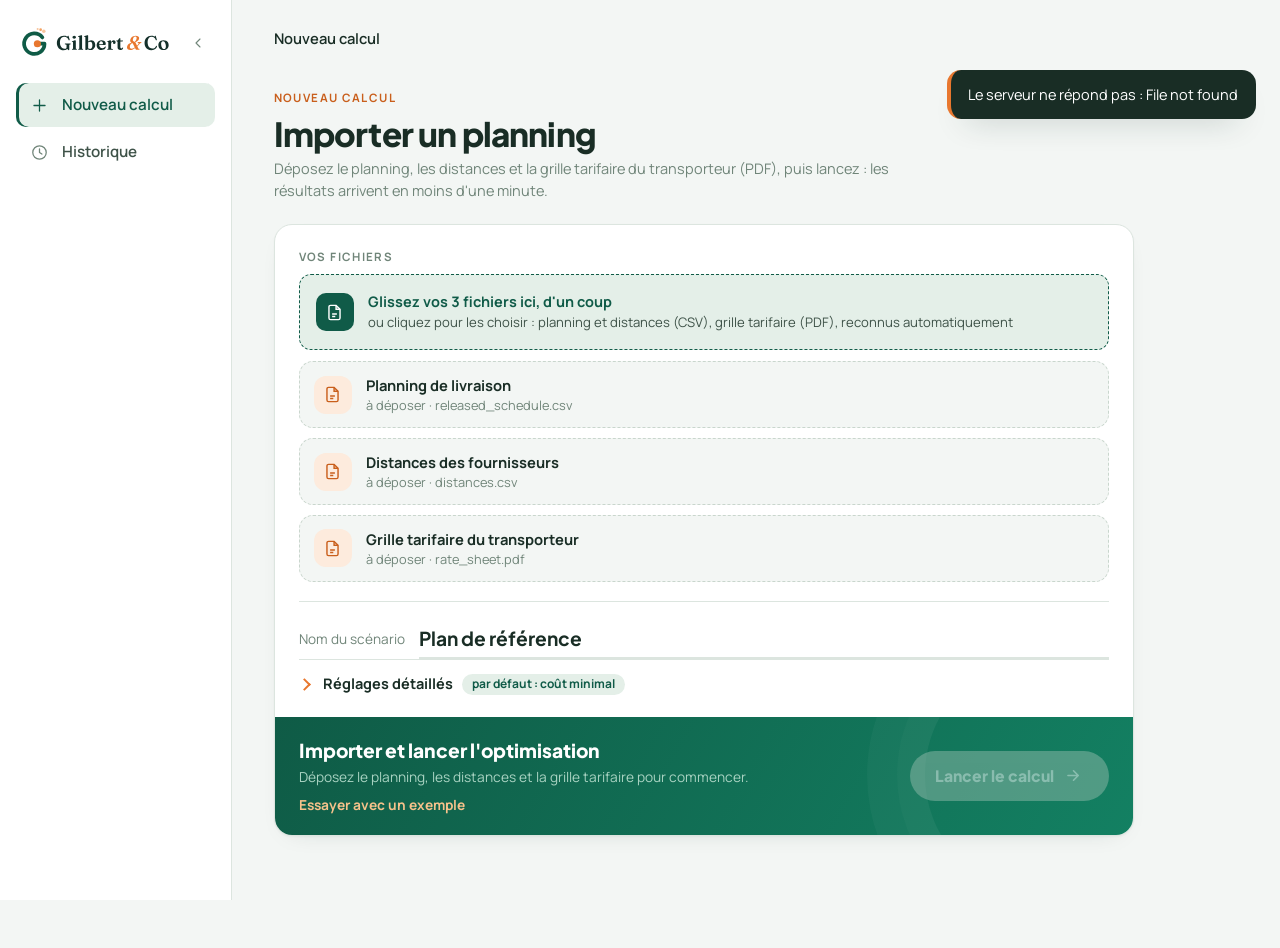
==== commit 102bf51a: "Add a Tests & quality tab to the results of a scenario The new tab gathers everything that says whet" ====
--- a/src/delivery_schedule_optimization/web/index.html
+++ b/src/delivery_schedule_optimization/web/index.html
@@ -42,7 +42,7 @@
     </div>
     <nav class="runbar-tabs" aria-label="Résultats du scénario">
       <button data-view="apercu">Synthèse</button><button data-view="calendrier">Planning</button><button data-view="profils">Profils</button>
-      <button data-view="camions">Camions</button><button data-view="fournisseurs">Fournisseurs</button>
+      <button data-view="camions">Camions</button><button data-view="fournisseurs">Fournisseurs</button><button data-view="qualite">Tests &amp; qualité</button>
     </nav>
   </div>
   <!-- ======================================================== NEW CALCULATION -->
@@ -82,7 +82,6 @@
           </div>
         </div>
       </div>
-      <div class="panel quality" id="qualityPanel" aria-live="polite"></div>
     </div>
   </section>
 
@@ -134,11 +133,6 @@
       <div class="ed-legend" id="loadLegend"></div>
     </div>
 
-    <div class="ed-row ed-split">
-      <div class="ed-card" id="plantCard"></div>
-      <div class="ed-card" id="complianceCard"></div>
-    </div>
-
     <h3 class="ed-section">Analyses détaillées</h3>
     <details class="fold panel"><summary><span>Coût de transport par usine</span><span class="t-sum" id="plantsSum"></span></summary><div id="plantsBody"></div></details>
     <details class="fold panel"><summary><span>Lissage des réceptions</span><span class="t-sum" id="smoothSum"></span></summary><div id="smoothBody"></div></details>
@@ -147,11 +141,33 @@
         <p class="meta small" id="sitCaption"></p>
         <div id="sitBody"></div>
       </details>
-      <details class="fold panel"><summary><span>Règles appliquées aux données</span><span class="t-sum" id="foldRulesSum"></span></summary><ol id="rulesList" class="rules-list"></ol></details>
-      <details class="fold panel"><summary><span>Registre des anomalies</span><span class="t-sum" id="anomalyCount"></span></summary><div class="table-wrap" id="anomalyTable"></div></details>
-    </div>
-    <details class="fold panel"><summary><span>Contrôles du plan et journal du calcul</span><span class="t-sum" id="controlsSum"></span></summary>
-      <div class="split"><div><div id="controlsList"></div></div><div><h3>Préparation et calcul</h3><div class="table-wrap" id="journal"></div></div></div></details>
+    </div>
+  </section>
+
+  <!-- ======================================================== TESTS & QUALITY -->
+  <section class="view ed" id="view-qualite">
+    <div class="ed-head">
+      <div>
+        <p class="ed-eyebrow">Tests &amp; qualité</p>
+        <h1 class="ed-title">Fiabilité des données et du plan</h1>
+        <p class="ed-sub" id="qa-sub"></p>
+      </div>
+    </div>
+
+    <h3 class="ed-section">Données importées</h3>
+    <div class="ed-row qa-top">
+      <div class="ed-card quality" id="qaQuality" aria-live="polite"></div>
+      <div class="ed-card" id="qaAnomalies"></div>
+    </div>
+    <div class="ed-card" id="qaRules"></div>
+
+    <h3 class="ed-section">Tests sur le plan</h3>
+    <div class="qa-sum" id="qaTestsSum"></div>
+    <div class="ed-row qa-tests">
+      <div class="qa-col"><div class="ed-card" id="qaControls"></div>
+        <div class="ed-card"><div class="ed-card-head"><h2>Journal du calcul</h2><span class="ed-chip">préparation et calcul</span></div><div class="table-wrap" id="journal"></div></div></div>
+      <div class="ed-card" id="qaOutputTests"></div>
+    </div>
   </section>
 
   <!-- ======================================================== CALENDAR -->
@@ -202,21 +218,12 @@
   <!-- ======================================================== SUPPLIERS -->
   <section class="view" id="view-fournisseurs">
     <div class="view-head"><div><p class="kicker">Économies par fournisseur</p><h2>Où se font les économies</h2></div></div>
-    <div class="panel top-savings">
-      <div class="panel-head">
-        <h3 id="topTitle">Les plus grosses économies</h3>
-        <label class="top-pick">Afficher les
-          <select id="sf-top">
-            <option value="2">2</option><option value="3">3</option><option value="4">4</option><option value="5" selected>5</option>
-            <option value="6">6</option><option value="7">7</option><option value="8">8</option><option value="9">9</option><option value="10">10</option>
-          </select> meilleurs couples</label>
-      </div>
-      <div id="topChart"></div>
-      <div class="legend" style="margin-top:.4rem"><span class="l-before">coût actuel (référence)</span><span class="l-after">coût avec Gilbert</span></div>
-    </div>
-    <div class="panel" style="margin-top:1.2rem">
-      <div class="filters"><input id="sf-q" type="search" placeholder="Chercher un fournisseur ou une usine"></div>
-      <div class="table-wrap" id="suppliersTable"></div>
+    <div class="split">
+      <div class="panel"><h3>Les 15 plus grosses économies</h3><div id="lollipop"></div></div>
+      <div class="panel">
+        <div class="filters"><input id="sf-q" type="search" placeholder="Chercher un fournisseur ou une usine"></div>
+        <div class="table-wrap" id="suppliersTable"></div>
+      </div>
     </div>
   </section>
 
@@ -226,14 +233,6 @@
 
 <div class="tooltip" id="tooltip" role="tooltip"></div>
 <div class="toast" id="toast" role="status"></div>
-<div class="modal" id="confirmModal" hidden>
-  <div class="modal-card" role="alertdialog" aria-modal="true" aria-labelledby="cmTitle" aria-describedby="cmText">
-    <span class="modal-ico" aria-hidden="true"><svg viewBox="0 0 24 24"><path d="M12 4 2.8 19.5h18.4z"/><path d="M12 10v4.5M12 17.2v.1"/></svg></span>
-    <h3 id="cmTitle"></h3>
-    <p id="cmText"></p>
-    <div class="modal-actions"><button type="button" class="btn ghost" id="cmCancel"></button><button type="button" class="btn danger" id="cmOk"></button></div>
-  </div>
-</div>
 <div class="drawer" id="dayDrawer" hidden>
   <aside class="drawer-panel" role="dialog" aria-modal="true" aria-labelledby="ddTitle">
     <div class="dd-head">
--- a/src/delivery_schedule_optimization/web/styles.css
+++ b/src/delivery_schedule_optimization/web/styles.css
@@ -179,7 +179,7 @@
 .tag.warn { background: var(--red-tint); color: var(--red); }
 
 /* ================================================================== new calculation */
-.home-grid { display: grid; grid-template-columns: minmax(0, 1.35fr) minmax(300px, 1fr); gap: 1.2rem; align-items: start; }
+.home-grid { display: grid; grid-template-columns: minmax(0, 1fr); max-width: 860px; gap: 1.2rem; align-items: start; }
 .home-grid > * { min-width: 0; }
 .launch-card { background: var(--surface); border: 1px solid var(--line); border-radius: var(--radius); overflow: hidden; box-shadow: var(--card-shadow); }
 .lc-body { padding: 1.4rem 1.5rem .5rem; }
@@ -492,10 +492,6 @@
 .ticket li .a { font-weight: 700; }
 .ticket li .d { color: var(--muted); font-size: .8rem; grid-column: 1 / -1; }
 .ticket .replaces { margin-top: .9rem; font-size: .9rem; background: var(--mint); color: var(--ink); border-radius: 12px; padding: .6rem .85rem; }
-/* Largest savings: bars against the current cost, 2 to 10 couples */
-.top-pick { display: inline-flex; align-items: center; gap: .45rem; font-size: .88rem; color: var(--muted); white-space: nowrap; }
-.top-pick select { height: 34px; border: 1px solid var(--line); background: var(--bg); border-radius: 999px; padding: 0 .8rem; font-weight: 700; color: var(--ink); }
-.top-pick select:focus { outline: none; border-color: var(--emerald-3); box-shadow: 0 0 0 3px var(--mint); }
 
 /* ================================================================== scenarios */
 .cards { display: grid; grid-template-columns: repeat(auto-fill, minmax(270px, 1fr)); gap: 1.1rem; margin-top: 1.2rem; }
@@ -1047,18 +1043,56 @@
 .back-plan[hidden] { display: none; }
 @media (max-width: 760px) { .week-range { min-width: 0; } .drawer-panel { width: 100vw; } }
 
-/* confirmation (arrêter ou supprimer un calcul) */
-.btn.danger { background: var(--red); border-color: var(--red); color: #fff; }
-.btn.danger:hover { background: #A33024; border-color: #A33024; }
-.modal { position: fixed; inset: 0; z-index: 90; display: grid; place-items: center; padding: 1rem; background: rgba(20, 48, 42, .42);
-  backdrop-filter: blur(3px); opacity: 0; transition: opacity .18s ease; }
-.modal[hidden] { display: none; }
-.modal.on { opacity: 1; }
-.modal-card { width: min(420px, 100%); background: var(--surface); border-radius: var(--radius); padding: 1.5rem 1.5rem 1.25rem; box-shadow: var(--lift);
-  transform: translateY(8px) scale(.98); transition: transform .22s var(--ease); }
-.modal.on .modal-card { transform: none; }
-.modal-ico { width: 44px; height: 44px; border-radius: 12px; display: grid; place-items: center; background: var(--red-tint); color: var(--red); margin-bottom: .9rem; }
-.modal-ico svg { width: 22px; height: 22px; fill: none; stroke: currentColor; stroke-width: 2; stroke-linecap: round; stroke-linejoin: round; }
-.modal-card h3 { margin: 0 0 .4rem; font-family: var(--display); font-weight: 800; font-size: 1.2rem; }
-.modal-card p { margin: 0; color: var(--ink-2); font-size: .92rem; line-height: 1.45; }
-.modal-actions { display: flex; justify-content: flex-end; gap: .6rem; margin-top: 1.4rem; flex-wrap: wrap; }
+/* ================================================================== onglet Tests & qualité */
+.qa-top { grid-template-columns: minmax(0, 1fr) minmax(0, 1.7fr); align-items: stretch; }
+.qa-tests { grid-template-columns: minmax(0, 1fr) minmax(0, 1fr); align-items: start; }
+#qaAnomalies .table-wrap { max-height: none; }
+#qaRules { margin-bottom: .4rem; }
+#qaAnomalies table.anomalies th:nth-child(1) { width: 24%; } #qaAnomalies table.anomalies th:nth-child(2) { width: 9%; }
+#qaAnomalies table.anomalies th:nth-child(3) { width: 31%; } #qaAnomalies table.anomalies th:nth-child(4) { width: 24%; }
+#qaAnomalies table.anomalies th:nth-child(5) { width: 12%; }
+#qaAnomalies td.det { font-size: .84rem; line-height: 1.4; }
+#view-qualite .rule:last-child { border-bottom: 0; }
+.qa-suite { margin-top: 1rem; }
+.qa-sum { display: flex; align-items: center; gap: .9rem; padding: 1rem 1.2rem; margin-bottom: 1.2rem; border-radius: var(--r); background: var(--mint); color: var(--mint-ink); }
+.qa-sum b { display: block; font-family: var(--display); font-size: 1.05rem; }
+.qa-sum span:not(.qa-ok) { font-size: .9rem; }
+.qa-ok { width: 34px; height: 34px; flex: none; border-radius: 50%; display: grid; place-items: center; background: var(--emerald-3); color: #fff; font-weight: 800; }
+.qa-sum.ko { background: var(--red-tint); color: var(--red); }
+.qa-ok.ko { background: var(--red); }
+@media (max-width: 1100px) { .qa-top, .qa-tests { grid-template-columns: 1fr; } }
+.qa-tests .q-head { justify-content: space-between; }
+.qa-tests .q-badge { padding: .2rem .7rem; border-radius: 999px; font-size: .76rem; font-weight: 800; background: var(--mint); color: var(--mint-ink); white-space: nowrap; }
+.qa-tests .q-badge.ko { background: var(--red-tint); color: var(--red); }
+
+.qa-col { display: grid; gap: 1.2rem; align-content: start; min-width: 0; }
+.qa-col #journal { max-height: none; }
+
+/* carte qualité de l'onglet Tests & qualité, dans le style des cartes de la Synthèse */
+#qaQuality .q-score { gap: 1.3rem; margin-bottom: 1.4rem; }
+#qaQuality .q-ring-fg { stroke: var(--emerald); }
+#qaQuality .q-level { background: none; padding: 0; }
+#qaQuality .q-level p { margin: .5rem 0 0; font-size: .92rem; color: var(--muted); }
+#qaQuality .q-level-tag { padding: .25rem .7rem; border-radius: 6px; font-size: .82rem; font-weight: 700; background: var(--mint); color: var(--mint-ink); }
+#qaQuality .q-level.fair .q-level-tag { background: var(--orange-tint); color: var(--orange-dark); }
+#qaQuality .q-level.poor .q-level-tag { background: var(--red-tint); color: var(--red); }
+#qaQuality .q-sub { margin: 0 0 .6rem; }
+#qaQuality .q-bar { display: flex; gap: 3px; height: 26px; border-radius: 999px; overflow: hidden; background: var(--surface-2); margin: 0 0 1rem; }
+#qaQuality .q-bar i { display: grid; place-items: center; height: 100%; color: #fff; font-size: .78rem; font-style: normal; font-weight: 800; white-space: nowrap; overflow: hidden; transform-origin: left; animation: grow-x .9s var(--ease) .15s backwards; }
+#qaQuality .q-bar i.ok { background: var(--emerald); }
+#qaQuality .q-bar i.warn { background: var(--orange); }
+#qaQuality .q-bar i.ko { background: var(--red); }
+#qaQuality .q-legend { background: none; padding: 0; border-radius: 0; }
+#qaQuality .q-legend li { grid-template-columns: 10px 84px 54px 1fr; gap: .7rem; padding: .75rem 0; font-size: .9rem; align-items: baseline; }
+#qaQuality .q-legend li + li { border-top: 1px solid var(--line); }
+#qaQuality .q-legend b { border: 0; font-weight: 700; }
+#qaQuality .q-mark { width: 10px; height: 10px; border-radius: 50%; align-self: center; }
+#qaQuality .q-mark.ok { background: var(--emerald); }
+#qaQuality .q-mark.warn { background: var(--orange); }
+#qaQuality .q-mark.ko { background: var(--red); }
+#qaQuality .q-pct { font-weight: 700; font-variant-numeric: tabular-nums; color: var(--ink); }
+#qaQuality .q-txt { color: var(--muted); }
+#qaQuality .q-legend em.done { color: var(--emerald); }
+@media (max-width: 520px) { #qaQuality .q-legend li { grid-template-columns: 10px 1fr auto; } #qaQuality .q-txt { grid-column: 2 / -1; } }
+#qaQuality .q-mark { align-self: start; margin-top: .38rem; }
+.qa-col #journal td { white-space: normal; }
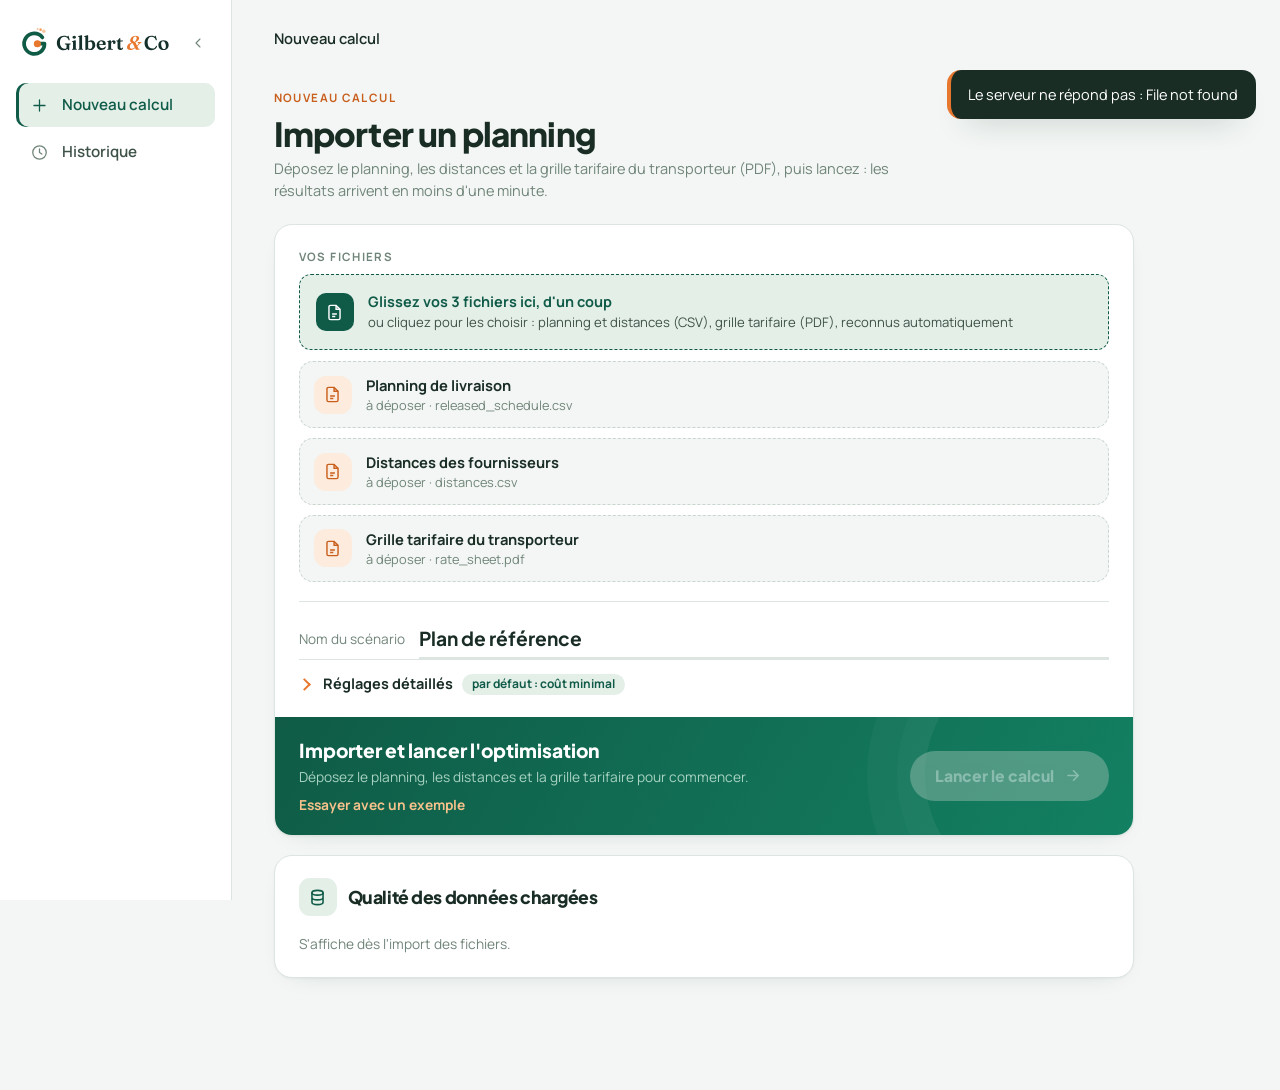
==== commit 6ff46ad5: "Add the Tests & quality and detailed analyses tabs, and rename the Fournisseurs tab Économies From W" ====
--- a/src/delivery_schedule_optimization/web/index.html
+++ b/src/delivery_schedule_optimization/web/index.html
@@ -42,7 +42,7 @@
     </div>
     <nav class="runbar-tabs" aria-label="Résultats du scénario">
       <button data-view="apercu">Synthèse</button><button data-view="calendrier">Planning</button><button data-view="profils">Profils</button>
-      <button data-view="camions">Camions</button><button data-view="fournisseurs">Fournisseurs</button><button data-view="qualite">Tests &amp; qualité</button>
+      <button data-view="camions">Camions</button><button data-view="fournisseurs">Économies</button><button data-view="analyses">Analyses détaillées</button><button data-view="qualite">Tests &amp; qualité</button>
     </nav>
   </div>
   <!-- ======================================================== NEW CALCULATION -->
@@ -82,6 +82,7 @@
           </div>
         </div>
       </div>
+      <div class="panel quality" id="qualityPanel" aria-live="polite"></div>
     </div>
   </section>
 
@@ -133,15 +134,36 @@
       <div class="ed-legend" id="loadLegend"></div>
     </div>
 
-    <h3 class="ed-section">Analyses détaillées</h3>
-    <details class="fold panel"><summary><span>Coût de transport par usine</span><span class="t-sum" id="plantsSum"></span></summary><div id="plantsBody"></div></details>
-    <details class="fold panel"><summary><span>Lissage des réceptions</span><span class="t-sum" id="smoothSum"></span></summary><div id="smoothBody"></div></details>
-    <div id="situationBlock">
-      <details class="fold panel sit-panel"><summary><span id="sitPanelTitle">Grille tarifaire de la situation actuelle</span><span class="t-sum">distance × poids chargé</span></summary>
-        <p class="meta small" id="sitCaption"></p>
-        <div id="sitBody"></div>
-      </details>
-    </div>
+  </section>
+
+  <!-- ======================================================== DETAILED ANALYSES -->
+  <section class="view ed" id="view-analyses">
+    <div class="ed-head">
+      <div>
+        <p class="ed-eyebrow">Analyses détaillées</p>
+        <h1 class="ed-title">D'où vient l'économie ?</h1>
+        <p class="ed-sub" id="an-sub"></p>
+      </div>
+    </div>
+
+    <div id="an-sit">
+      <div class="ed-row ed-three" id="an-kpis"></div>
+      <div class="ed-card an-card">
+        <div class="ed-card-head">
+          <div><h2>Camions sur la grille tarifaire</h2><p id="an-heatCap"></p></div>
+          <div class="seg" id="an-heatToggle" role="group" aria-label="Plan affiché"><button data-heat="before">Avant</button><button data-heat="after">Après</button></div>
+        </div>
+        <div id="an-heat"></div>
+      </div>
+    </div>
+
+    <div class="ed-row an-two">
+      <div class="ed-card an-card" id="an-fillCard"><div class="ed-card-head"><div><h2>Remplissage des camions</h2><p>Nombre de camions par tranche de remplissage</p></div></div><div id="an-fill"></div></div>
+      <div class="ed-card an-card"><div class="ed-card-head"><div><h2>Avance de livraison</h2><p>Lignes livrées N jours avant leur besoin</p></div></div><div id="an-advance"></div></div>
+    </div>
+
+    <div class="ed-card an-card"><div class="ed-card-head"><div><h2>Coût de transport par usine</h2><p>Situation actuelle et plan Gilbert ; le pourcentage indique l'économie</p></div></div><div id="an-plants"></div></div>
+    <div class="ed-card an-card"><div class="ed-card-head"><div><h2>Lissage des réceptions</h2></div><span class="ed-chip" id="an-smoothSum"></span></div><div id="an-smooth"></div></div>
   </section>
 
   <!-- ======================================================== TESTS & QUALITY -->
@@ -218,12 +240,21 @@
   <!-- ======================================================== SUPPLIERS -->
   <section class="view" id="view-fournisseurs">
     <div class="view-head"><div><p class="kicker">Économies par fournisseur</p><h2>Où se font les économies</h2></div></div>
-    <div class="split">
-      <div class="panel"><h3>Les 15 plus grosses économies</h3><div id="lollipop"></div></div>
-      <div class="panel">
-        <div class="filters"><input id="sf-q" type="search" placeholder="Chercher un fournisseur ou une usine"></div>
-        <div class="table-wrap" id="suppliersTable"></div>
-      </div>
+    <div class="panel top-savings">
+      <div class="panel-head">
+        <h3 id="topTitle">Les plus grosses économies</h3>
+        <label class="top-pick">Afficher les
+          <select id="sf-top">
+            <option value="2">2</option><option value="3">3</option><option value="4">4</option><option value="5" selected>5</option>
+            <option value="6">6</option><option value="7">7</option><option value="8">8</option><option value="9">9</option><option value="10">10</option>
+          </select> meilleurs couples</label>
+      </div>
+      <div id="topChart"></div>
+      <div class="legend" style="margin-top:.4rem"><span class="l-before">coût actuel (référence)</span><span class="l-after">coût avec Gilbert</span></div>
+    </div>
+    <div class="panel" style="margin-top:1.2rem">
+      <div class="filters"><input id="sf-q" type="search" placeholder="Chercher un fournisseur ou une usine"></div>
+      <div class="table-wrap" id="suppliersTable"></div>
     </div>
   </section>
 
@@ -233,6 +264,14 @@
 
 <div class="tooltip" id="tooltip" role="tooltip"></div>
 <div class="toast" id="toast" role="status"></div>
+<div class="modal" id="confirmModal" hidden>
+  <div class="modal-card" role="alertdialog" aria-modal="true" aria-labelledby="cmTitle" aria-describedby="cmText">
+    <span class="modal-ico" aria-hidden="true"><svg viewBox="0 0 24 24"><path d="M12 4 2.8 19.5h18.4z"/><path d="M12 10v4.5M12 17.2v.1"/></svg></span>
+    <h3 id="cmTitle"></h3>
+    <p id="cmText"></p>
+    <div class="modal-actions"><button type="button" class="btn ghost" id="cmCancel"></button><button type="button" class="btn danger" id="cmOk"></button></div>
+  </div>
+</div>
 <div class="drawer" id="dayDrawer" hidden>
   <aside class="drawer-panel" role="dialog" aria-modal="true" aria-labelledby="ddTitle">
     <div class="dd-head">
--- a/src/delivery_schedule_optimization/web/styles.css
+++ b/src/delivery_schedule_optimization/web/styles.css
@@ -492,6 +492,10 @@
 .ticket li .a { font-weight: 700; }
 .ticket li .d { color: var(--muted); font-size: .8rem; grid-column: 1 / -1; }
 .ticket .replaces { margin-top: .9rem; font-size: .9rem; background: var(--mint); color: var(--ink); border-radius: 12px; padding: .6rem .85rem; }
+/* Largest savings: bars against the current cost, 2 to 10 couples */
+.top-pick { display: inline-flex; align-items: center; gap: .45rem; font-size: .88rem; color: var(--muted); white-space: nowrap; }
+.top-pick select { height: 34px; border: 1px solid var(--line); background: var(--bg); border-radius: 999px; padding: 0 .8rem; font-weight: 700; color: var(--ink); }
+.top-pick select:focus { outline: none; border-color: var(--emerald-3); box-shadow: 0 0 0 3px var(--mint); }
 
 /* ================================================================== scenarios */
 .cards { display: grid; grid-template-columns: repeat(auto-fill, minmax(270px, 1fr)); gap: 1.1rem; margin-top: 1.2rem; }
@@ -1043,6 +1047,22 @@
 .back-plan[hidden] { display: none; }
 @media (max-width: 760px) { .week-range { min-width: 0; } .drawer-panel { width: 100vw; } }
 
+/* confirmation (arrêter ou supprimer un calcul) */
+.btn.danger { background: var(--red); border-color: var(--red); color: #fff; }
+.btn.danger:hover { background: #A33024; border-color: #A33024; }
+.modal { position: fixed; inset: 0; z-index: 90; display: grid; place-items: center; padding: 1rem; background: rgba(20, 48, 42, .42);
+  backdrop-filter: blur(3px); opacity: 0; transition: opacity .18s ease; }
+.modal[hidden] { display: none; }
+.modal.on { opacity: 1; }
+.modal-card { width: min(420px, 100%); background: var(--surface); border-radius: var(--radius); padding: 1.5rem 1.5rem 1.25rem; box-shadow: var(--lift);
+  transform: translateY(8px) scale(.98); transition: transform .22s var(--ease); }
+.modal.on .modal-card { transform: none; }
+.modal-ico { width: 44px; height: 44px; border-radius: 12px; display: grid; place-items: center; background: var(--red-tint); color: var(--red); margin-bottom: .9rem; }
+.modal-ico svg { width: 22px; height: 22px; fill: none; stroke: currentColor; stroke-width: 2; stroke-linecap: round; stroke-linejoin: round; }
+.modal-card h3 { margin: 0 0 .4rem; font-family: var(--display); font-weight: 800; font-size: 1.2rem; }
+.modal-card p { margin: 0; color: var(--ink-2); font-size: .92rem; line-height: 1.45; }
+.modal-actions { display: flex; justify-content: flex-end; gap: .6rem; margin-top: 1.4rem; flex-wrap: wrap; }
+
 /* ================================================================== onglet Tests & qualité */
 .qa-top { grid-template-columns: minmax(0, 1fr) minmax(0, 1.7fr); align-items: stretch; }
 .qa-tests { grid-template-columns: minmax(0, 1fr) minmax(0, 1fr); align-items: start; }
@@ -1096,3 +1116,32 @@
 @media (max-width: 520px) { #qaQuality .q-legend li { grid-template-columns: 10px 1fr auto; } #qaQuality .q-txt { grid-column: 2 / -1; } }
 #qaQuality .q-mark { align-self: start; margin-top: .38rem; }
 .qa-col #journal td { white-space: normal; }
+
+/* panneau qualité de « Nouveau calcul » : même contenu que l'onglet Tests & qualité (qualityBody), aux couleurs du modèle */
+#qualityPanel .q-bar i { display: grid; place-items: center; color: #fff; font-size: .76rem; font-weight: 800; font-style: normal; white-space: nowrap; overflow: hidden; }
+#qualityPanel .q-bar i.ok { background: var(--q-ok); }
+#qualityPanel .q-bar i.warn { background: var(--q-warn); }
+#qualityPanel .q-bar i.ko { background: var(--q-ko); }
+#qualityPanel .q-legend li { grid-template-columns: 12px 76px 48px 1fr; align-items: baseline; }
+#qualityPanel .q-legend b { border-right: 0; }
+#qualityPanel .q-mark { width: 12px; height: 12px; border-radius: 50%; align-self: start; margin-top: .25rem; }
+#qualityPanel .q-mark.ok { background: var(--q-ok); }
+#qualityPanel .q-mark.warn { background: var(--q-warn); }
+#qualityPanel .q-mark.ko { background: var(--q-ko); }
+#qualityPanel .q-pct { font-weight: 700; font-variant-numeric: tabular-nums; }
+#qualityPanel .q-txt { color: var(--ink-2); }
+@media (max-width: 520px) { #qualityPanel .q-legend li { grid-template-columns: 12px 1fr auto; } #qualityPanel .q-txt { grid-column: 2 / -1; } }
+
+/* ================================================================== onglet Analyses détaillées */
+#view-analyses .an-card { margin-bottom: 1.2rem; }
+#view-analyses .ed-row { margin-bottom: 1.2rem; }
+.an-two { grid-template-columns: minmax(0, 1fr) minmax(0, 1fr); align-items: stretch; }
+.an-two .an-card { margin-bottom: 0 !important; }
+.an-foot { margin: .7rem 0 0; font-size: .84rem; color: var(--muted); }
+.an-cap { margin: 0 0 .8rem; font-size: .9rem; color: var(--muted); }
+#view-analyses .legend { justify-content: flex-end; margin-bottom: .4rem; }
+#view-analyses .heat-wrap { overflow-x: auto; }
+.seg { display: inline-flex; gap: 3px; padding: 3px; border-radius: 10px; background: var(--surface-2); flex: none; }
+.seg button { border: 0; background: none; padding: .4rem .95rem; border-radius: 8px; font: inherit; font-weight: 700; font-size: .88rem; color: var(--muted); cursor: pointer; }
+.seg button.active { background: var(--surface); color: var(--ink); box-shadow: 0 1px 3px rgba(25, 45, 37, .12); }
+@media (max-width: 1100px) { .an-two { grid-template-columns: 1fr; } }
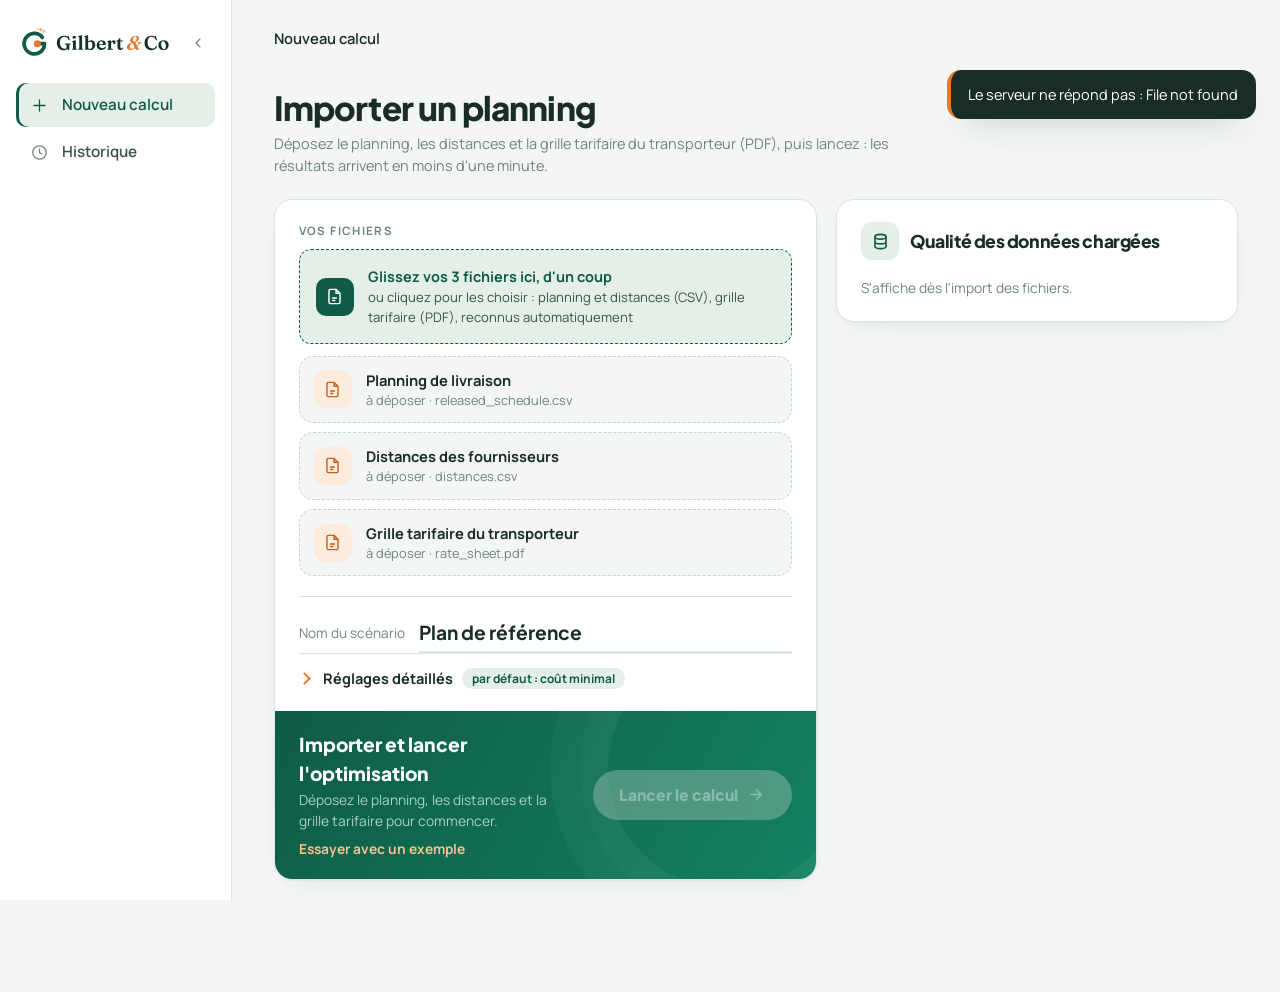
==== commit af778ac9: "Put the data quality back on the right of the new calculation, remove the duplicated eyebrows The ne" ====
--- a/src/delivery_schedule_optimization/web/index.html
+++ b/src/delivery_schedule_optimization/web/index.html
@@ -1,287 +1,558 @@
-<!DOCTYPE html>
+<!doctype html>
 <html lang="fr">
-<head>
-<meta charset="utf-8">
-<meta name="viewport" content="width=device-width, initial-scale=1">
-<title>Gilbert &amp; Co · Planification des livraisons</title>
-<link rel="icon" type="image/svg+xml" href="brand/gilbert-mark.svg">
-<link rel="stylesheet" href="styles.css">
-</head>
-<body>
-<nav class="sidenav" id="sidenav" aria-label="Navigation">
-  <div class="nav-head">
-    <a class="nav-logo" href="#/nouveau" data-view="accueil">
-      <img class="logo-full" src="brand/gilbert-logo.svg" alt="Gilbert &amp; Co">
-      <img class="logo-mark" src="brand/gilbert-mark.svg" alt="Gilbert &amp; Co">
-    </a>
-    <button class="nav-toggle" id="navToggle" aria-expanded="true" title="Replier ou déplier le menu">
-      <svg viewBox="0 0 24 24"><path d="M15 6l-6 6 6 6"/></svg><span class="sr-only">Replier le menu</span></button>
-  </div>
-  <button data-view="accueil" title="Nouveau calcul"><svg viewBox="0 0 24 24"><path d="M12 5v14M5 12h14"/></svg><span>Nouveau calcul</span></button>
-  <button data-view="historique" title="Historique"><svg viewBox="0 0 24 24"><circle cx="12" cy="12" r="8.5"/><path d="M12 7.5V12l3 2"/></svg><span>Historique</span></button>
-</nav>
-
-<header class="topbar">
-  <nav class="crumbs" id="crumbs" aria-label="Fil d'Ariane"><b aria-current="page">Nouveau calcul</b></nav>
-  <div class="topbar-right">
-  </div>
-</header>
-
-<main id="app">
-  <!-- the scenario shown by the result screens: name, parameters, back to the calculations, export -->
-  <div class="runbar" id="runBar" hidden>
-    <div class="runbar-top">
-      <button class="runbar-back" data-view="historique" title="Retour à l'historique">
-        <svg viewBox="0 0 24 24" aria-hidden="true"><path d="M15 6l-6 6 6 6"/></svg>Historique</button>
-      <div class="runbar-id"><b id="runBarName"></b><span id="runBarMeta"></span><div class="runbar-chips" id="runBarChips"></div></div>
-      <div class="ed-export">
-        <button class="ed-btn primary" id="exportBtn" aria-haspopup="true" aria-expanded="false" aria-controls="downloads">
-          <svg viewBox="0 0 24 24" aria-hidden="true"><path d="M12 4v12m-5-5 5 5 5-5"/></svg>Exporter</button>
-        <div class="ed-menu" id="downloads" hidden></div>
+  <head>
+    <meta charset="utf-8" />
+    <meta name="viewport" content="width=device-width, initial-scale=1" />
+    <title>Gilbert &amp; Co · Planification des livraisons</title>
+    <link rel="icon" type="image/svg+xml" href="brand/gilbert-mark.svg" />
+    <link rel="stylesheet" href="styles.css" />
+  </head>
+  <body>
+    <nav class="sidenav" id="sidenav" aria-label="Navigation">
+      <div class="nav-head">
+        <a class="nav-logo" href="#/nouveau" data-view="accueil">
+          <img
+            class="logo-full"
+            src="brand/gilbert-logo.svg"
+            alt="Gilbert &amp; Co"
+          />
+          <img
+            class="logo-mark"
+            src="brand/gilbert-mark.svg"
+            alt="Gilbert &amp; Co"
+          />
+        </a>
+        <button
+          class="nav-toggle"
+          id="navToggle"
+          aria-expanded="true"
+          title="Replier ou déplier le menu"
+        >
+          <svg viewBox="0 0 24 24"><path d="M15 6l-6 6 6 6" /></svg
+          ><span class="sr-only">Replier le menu</span>
+        </button>
+      </div>
+      <button data-view="accueil" title="Nouveau calcul">
+        <svg viewBox="0 0 24 24"><path d="M12 5v14M5 12h14" /></svg
+        ><span>Nouveau calcul</span>
+      </button>
+      <button data-view="historique" title="Historique">
+        <svg viewBox="0 0 24 24">
+          <circle cx="12" cy="12" r="8.5" />
+          <path d="M12 7.5V12l3 2" /></svg
+        ><span>Historique</span>
+      </button>
+    </nav>
+
+    <header class="topbar">
+      <nav class="crumbs" id="crumbs" aria-label="Fil d'Ariane">
+        <b aria-current="page">Nouveau calcul</b>
+      </nav>
+      <div class="topbar-right"></div>
+    </header>
+
+    <main id="app">
+      <!-- the scenario shown by the result screens: name, parameters, back to the calculations, export -->
+      <div class="runbar" id="runBar" hidden>
+        <div class="runbar-top">
+          <button
+            class="runbar-back"
+            data-view="historique"
+            title="Retour à l'historique"
+          >
+            <svg viewBox="0 0 24 24" aria-hidden="true">
+              <path d="M15 6l-6 6 6 6" /></svg
+            >Historique
+          </button>
+          <div class="runbar-id">
+            <b id="runBarName"></b><span id="runBarMeta"></span>
+            <div class="runbar-chips" id="runBarChips"></div>
+          </div>
+          <div class="ed-export">
+            <button
+              class="ed-btn primary"
+              id="exportBtn"
+              aria-haspopup="true"
+              aria-expanded="false"
+              aria-controls="downloads"
+            >
+              <svg viewBox="0 0 24 24" aria-hidden="true">
+                <path d="M12 4v12m-5-5 5 5 5-5" /></svg
+              >Exporter
+            </button>
+            <div class="ed-menu" id="downloads" hidden></div>
+          </div>
+        </div>
+        <nav class="runbar-tabs" aria-label="Résultats du scénario">
+          <button data-view="apercu">Synthèse</button
+          ><button data-view="calendrier">Planning</button
+          ><button data-view="profils">Profils</button>
+          <button data-view="camions">Camions</button
+          ><button data-view="fournisseurs">Économies</button
+          ><button data-view="analyses">Analyses détaillées</button
+          ><button data-view="qualite">Tests &amp; qualité</button>
+        </nav>
+      </div>
+      <!-- ======================================================== NEW CALCULATION -->
+      <section class="view" id="view-accueil">
+        <div class="view-head">
+          <div>
+            <h2>Importer un planning</h2>
+            <p class="meta">
+              Déposez le planning, les distances et la grille tarifaire du
+              transporteur (PDF), puis lancez : les résultats arrivent en moins
+              d'une minute.
+            </p>
+          </div>
+        </div>
+        <div class="home-grid">
+          <div class="launch-card">
+            <div class="lc-body">
+              <div id="sourceBox"></div>
+              <div class="namefield">
+                <label for="f-label">Nom du scénario</label>
+                <input
+                  id="f-label"
+                  type="text"
+                  maxlength="60"
+                  value="Plan de référence"
+                />
+              </div>
+              <details class="fold" id="tuning">
+                <summary>
+                  <span>Réglages détaillés</span
+                  ><span class="t-sum" id="tuningSum"></span>
+                </summary>
+                <div class="fiches">
+                  <div class="fiche" data-field="anticipation">
+                    <p class="f-lab">Anticipation maximale</p>
+                    <div class="stepper">
+                      <button
+                        type="button"
+                        data-step="-1"
+                        aria-label="Un jour de moins"
+                      >
+                        −
+                      </button>
+                      <span><b id="antVal">7</b> jours</span
+                      ><button
+                        type="button"
+                        data-step="1"
+                        aria-label="Un jour de plus"
+                      >
+                        +
+                      </button>
+                    </div>
+                  </div>
+                  <div class="fiche" data-field="smoothing">
+                    <p class="f-lab">Surcoût accepté pour lisser</p>
+                    <div class="chips">
+                      <button type="button" data-v="0">aucun</button
+                      ><button type="button" data-v="0.005">0,5&nbsp;%</button
+                      ><button type="button" data-v="0.01">1&nbsp;%</button
+                      ><button type="button" data-v="0.02">2&nbsp;%</button>
+                    </div>
+                  </div>
+                  <div class="fiche missing" id="missingFiche" hidden></div>
+                </div>
+                <p class="fold-warn" id="tuningWarn" hidden></p>
+              </details>
+            </div>
+            <div class="lc-foot">
+              <button class="compose" id="composeBtn">
+                <span>Lancer le calcul</span>
+                <svg viewBox="0 0 24 24" aria-hidden="true">
+                  <path
+                    d="M5 12h12m-5-6 6 6-6 6"
+                    fill="none"
+                    stroke="currentColor"
+                    stroke-width="2"
+                    stroke-linecap="round"
+                    stroke-linejoin="round"
+                  />
+                </svg>
+              </button>
+              <div class="lc-go">
+                <p class="lc-title" id="goTitle">
+                  Importer et lancer l'optimisation
+                </p>
+                <p class="lc-note" id="goNote">
+                  Déposez le planning et les distances pour commencer.
+                </p>
+                <button class="link light" id="exampleBtn">
+                  Essayer avec un exemple
+                </button>
+              </div>
+            </div>
+          </div>
+          <div class="panel quality" id="qualityPanel" aria-live="polite"></div>
+        </div>
+      </section>
+
+      <!-- ======================================================== HISTORY -->
+      <section class="view" id="view-historique">
+        <div class="view-head">
+          <div>
+            <h2>Tous les calculs</h2>
+            <p class="meta">
+              Ouvrez un calcul pour voir ses résultats, relancez-le avec
+              d'autres réglages, ou supprimez-le.
+            </p>
+          </div>
+          <span class="muted" id="historyCount"></span>
+        </div>
+        <div class="panel history">
+          <div id="historyList" class="history-list"></div>
+        </div>
+      </section>
+
+      <!-- ======================================================== RUNNING -->
+      <section class="view" id="view-running">
+        <div class="running">
+          <div class="gather" id="gather" aria-hidden="true"></div>
+          <div class="running-text">
+            <p class="kicker light" id="runLabel">Scénario</p>
+            <p class="timer" id="runTimer">0 s</p>
+            <p class="phrase" id="runPhrase">
+              On lit les besoins de chaque fournisseur…
+            </p>
+            <button class="stop-run" id="stopRunBtn" type="button">
+              <svg viewBox="0 0 24 24" aria-hidden="true">
+                <rect x="6" y="6" width="12" height="12" rx="2" /></svg
+              >Arrêter le calcul
+            </button>
+          </div>
+        </div>
+      </section>
+
+      <!-- ======================================================== OVERVIEW -->
+      <section class="view ed" id="view-apercu">
+        <div class="ed-head">
+          <div>
+            <p class="ed-eyebrow">Performance logistique</p>
+            <h1 class="ed-title">Synthèse du plan optimisé</h1>
+            <p class="ed-sub" id="ov-sub"></p>
+          </div>
+        </div>
+
+        <div class="ed-row ed-two">
+          <div class="ed-hero" id="tile-saving"></div>
+          <div class="ed-card ed-cost" id="costCard"></div>
+        </div>
+        <div class="ed-row ed-three" id="kpiRow"></div>
+
+        <div class="ed-card ed-load">
+          <div class="ed-card-head">
+            <div>
+              <h2>Charge quotidienne des usines</h2>
+              <p>Répartition des camions sur l'horizon de livraison</p>
+            </div>
+            <button class="ed-btn small" data-view="calendrier">
+              Voir le planning complet
+              <svg viewBox="0 0 24 24" aria-hidden="true">
+                <path d="M8 16 16 8M9 8h7v7" />
+              </svg>
+            </button>
+          </div>
+          <div class="ed-cal" id="loadCal"></div>
+          <div class="ed-legend" id="loadLegend"></div>
+        </div>
+      </section>
+
+      <!-- ======================================================== DETAILED ANALYSES -->
+      <section class="view ed" id="view-analyses">
+        <div class="ed-head">
+          <div>
+            <h1 class="ed-title">D'où vient l'économie ?</h1>
+            <p class="ed-sub" id="an-sub"></p>
+          </div>
+        </div>
+
+        <div id="an-sit">
+          <div class="ed-card an-card">
+            <div class="ed-card-head">
+              <div>
+                <h2>Camions sur la grille tarifaire</h2>
+                <p id="an-heatCap"></p>
+              </div>
+              <div
+                class="seg"
+                id="an-heatToggle"
+                role="group"
+                aria-label="Plan affiché"
+              >
+                <button data-heat="before">Avant</button
+                ><button data-heat="after">Après</button>
+              </div>
+            </div>
+            <div id="an-heat"></div>
+          </div>
+        </div>
+
+        <div class="ed-row an-two">
+          <div class="ed-card an-card" id="an-fillCard">
+            <div class="ed-card-head">
+              <div>
+                <h2>Remplissage des camions</h2>
+                <p>Nombre de camions par tranche de remplissage</p>
+              </div>
+            </div>
+            <div id="an-fill"></div>
+          </div>
+          <div class="ed-card an-card">
+            <div class="ed-card-head">
+              <div>
+                <h2>Avance de livraison</h2>
+                <p>Lignes livrées N jours avant leur besoin</p>
+              </div>
+            </div>
+            <div id="an-advance"></div>
+          </div>
+        </div>
+
+        <div class="ed-card an-card">
+          <div class="ed-card-head">
+            <div>
+              <h2>Coût de transport par usine</h2>
+              <p>
+                Situation actuelle et plan Gilbert ; le pourcentage indique
+                l'économie
+              </p>
+            </div>
+          </div>
+          <div id="an-plants"></div>
+        </div>
+        <div class="ed-card an-card">
+          <div class="ed-card-head">
+            <div><h2>Lissage des réceptions</h2></div>
+            <span class="ed-chip" id="an-smoothSum"></span>
+          </div>
+          <div id="an-smooth"></div>
+        </div>
+      </section>
+
+      <!-- ======================================================== TESTS & QUALITY -->
+      <section class="view ed" id="view-qualite">
+        <div class="ed-head">
+          <div>
+            <h1 class="ed-title">Fiabilité des données et du plan</h1>
+            <p class="ed-sub" id="qa-sub"></p>
+          </div>
+        </div>
+
+        <h3 class="ed-section">Données importées</h3>
+        <div class="ed-row qa-top">
+          <div class="ed-card quality" id="qaQuality" aria-live="polite"></div>
+          <div class="ed-card" id="qaAnomalies"></div>
+        </div>
+        <div class="ed-card" id="qaRules"></div>
+
+        <h3 class="ed-section">Tests sur le plan</h3>
+        <div class="qa-sum" id="qaTestsSum"></div>
+        <div class="ed-row qa-tests">
+          <div class="qa-col">
+            <div class="ed-card" id="qaControls"></div>
+            <div class="ed-card">
+              <div class="ed-card-head">
+                <h2>Journal du calcul</h2>
+                <span class="ed-chip">préparation et calcul</span>
+              </div>
+              <div class="table-wrap" id="journal"></div>
+            </div>
+          </div>
+          <div class="ed-card" id="qaOutputTests"></div>
+        </div>
+      </section>
+
+      <!-- ======================================================== CALENDAR -->
+      <section class="view" id="view-calendrier">
+        <div class="view-head">
+          <div>
+            <h2>Les camions reçus par usine, jour par jour</h2>
+            <p class="meta">
+              Chaque case est une usine un jour donné. Le jour le plus chargé de
+              chaque usine ressort en orange.
+            </p>
+          </div>
+        </div>
+        <div
+          class="plant-tabs"
+          id="plantTabs"
+          role="tablist"
+          aria-label="Choisir une usine"
+        ></div>
+        <div class="plan-pane" id="planGlobal">
+          <div class="panel"><div id="calendarBig"></div></div>
+          <div class="peaks" id="peaks"></div>
+        </div>
+        <div class="plan-pane" id="planWeek" hidden></div>
+      </section>
+
+      <!-- ======================================================== PROFILES -->
+      <section class="view" id="view-profils">
+        <div class="view-head">
+          <div>
+            <p class="kicker">Jours de livraison par fournisseur</p>
+            <h2>À quelle fréquence livrer chaque fournisseur&nbsp;?</h2>
+          </div>
+        </div>
+        <div class="split">
+          <div class="panel">
+            <h3>Livraisons par semaine</h3>
+            <div id="dumbbell"></div>
+          </div>
+          <div class="panel">
+            <div class="filters">
+              <select id="pf-supplier" aria-label="Fournisseur">
+                <option value="">Tous les fournisseurs</option>
+              </select>
+              <select id="pf-plant" aria-label="Usine">
+                <option value="">Toutes les usines</option>
+              </select>
+            </div>
+            <div class="table-wrap" id="profilesTable"></div>
+          </div>
+        </div>
+      </section>
+
+      <!-- ======================================================== TRUCKS -->
+      <section class="view" id="view-camions">
+        <div class="view-head">
+          <div>
+            <button
+              type="button"
+              class="ed-btn small back-plan"
+              id="backToPlanning"
+              hidden
+            >
+              ← Retour au planning
+            </button>
+            <p class="kicker">Détail des camions</p>
+            <h2>Ce que contient chaque camion</h2>
+          </div>
+        </div>
+        <div class="split trucks-split">
+          <div class="panel">
+            <div class="filters">
+              <select id="tf-plant">
+                <option value="">Toutes les usines</option>
+              </select>
+              <select id="tf-supplier">
+                <option value="">Tous les fournisseurs</option>
+              </select>
+              <select id="tf-day">
+                <option value="">Tous les jours</option>
+              </select>
+            </div>
+            <div class="table-wrap" id="trucksTable"></div>
+            <div class="pager" id="trucksPager"></div>
+          </div>
+          <div class="ticket-holder" id="ticket">
+            <div class="ticket empty">
+              <p>
+                Choisissez un camion dans la liste pour ouvrir son bon de
+                livraison.
+              </p>
+            </div>
+          </div>
+        </div>
+      </section>
+
+      <!-- ======================================================== SUPPLIERS -->
+      <section class="view" id="view-fournisseurs">
+        <div class="view-head">
+          <div>
+            <p class="kicker">Économies par fournisseur</p>
+            <h2>Où se font les économies</h2>
+          </div>
+        </div>
+        <div class="panel top-savings">
+          <div class="panel-head">
+            <h3 id="topTitle">Les plus grosses économies</h3>
+            <label class="top-pick"
+              >Afficher les
+              <select id="sf-top">
+                <option value="2">2</option>
+                <option value="3">3</option>
+                <option value="4">4</option>
+                <option value="5" selected>5</option>
+                <option value="6">6</option>
+                <option value="7">7</option>
+                <option value="8">8</option>
+                <option value="9">9</option>
+                <option value="10">10</option>
+              </select>
+              meilleurs couples</label
+            >
+          </div>
+          <div id="topChart"></div>
+          <div class="legend" style="margin-top: 0.4rem">
+            <span class="l-before">coût actuel (référence)</span
+            ><span class="l-after">coût avec Gilbert&Co</span>
+          </div>
+        </div>
+        <div class="panel" style="margin-top: 1.2rem">
+          <div class="filters">
+            <input
+              id="sf-q"
+              type="search"
+              placeholder="Chercher un fournisseur ou une usine"
+            />
+          </div>
+          <div class="table-wrap" id="suppliersTable"></div>
+        </div>
+      </section>
+    </main>
+
+    <div class="tooltip" id="tooltip" role="tooltip"></div>
+    <div class="toast" id="toast" role="status"></div>
+    <div class="modal" id="confirmModal" hidden>
+      <div
+        class="modal-card"
+        role="alertdialog"
+        aria-modal="true"
+        aria-labelledby="cmTitle"
+        aria-describedby="cmText"
+      >
+        <span class="modal-ico" aria-hidden="true"
+          ><svg viewBox="0 0 24 24">
+            <path d="M12 4 2.8 19.5h18.4z" />
+            <path d="M12 10v4.5M12 17.2v.1" /></svg
+        ></span>
+        <h3 id="cmTitle"></h3>
+        <p id="cmText"></p>
+        <div class="modal-actions">
+          <button type="button" class="btn ghost" id="cmCancel"></button
+          ><button type="button" class="btn danger" id="cmOk"></button>
+        </div>
       </div>
     </div>
-    <nav class="runbar-tabs" aria-label="Résultats du scénario">
-      <button data-view="apercu">Synthèse</button><button data-view="calendrier">Planning</button><button data-view="profils">Profils</button>
-      <button data-view="camions">Camions</button><button data-view="fournisseurs">Économies</button><button data-view="analyses">Analyses détaillées</button><button data-view="qualite">Tests &amp; qualité</button>
-    </nav>
-  </div>
-  <!-- ======================================================== NEW CALCULATION -->
-  <section class="view" id="view-accueil">
-    <div class="view-head"><div><p class="kicker">Nouveau calcul</p><h2>Importer un planning</h2>
-      <p class="meta">Déposez le planning, les distances et la grille tarifaire du transporteur (PDF), puis lancez : les résultats arrivent en moins d'une minute.</p></div></div>
-    <div class="home-grid">
-      <div class="launch-card">
-        <div class="lc-body">
-          <div id="sourceBox"></div>
-          <div class="namefield">
-            <label for="f-label">Nom du scénario</label>
-            <input id="f-label" type="text" maxlength="60" value="Plan de référence">
-          </div>
-          <details class="fold" id="tuning">
-            <summary><span>Réglages détaillés</span><span class="t-sum" id="tuningSum"></span></summary>
-            <div class="fiches">
-            <div class="fiche" data-field="anticipation"><p class="f-lab">Anticipation maximale</p>
-              <div class="stepper"><button type="button" data-step="-1" aria-label="Un jour de moins">−</button>
-                <span><b id="antVal">7</b> jours</span><button type="button" data-step="1" aria-label="Un jour de plus">+</button></div></div>
-            <div class="fiche" data-field="smoothing"><p class="f-lab">Surcoût accepté pour lisser</p>
-              <div class="chips"><button type="button" data-v="0">aucun</button><button type="button" data-v="0.005">0,5&nbsp;%</button><button type="button" data-v="0.01">1&nbsp;%</button><button type="button" data-v="0.02">2&nbsp;%</button></div></div>
-            <div class="fiche missing" id="missingFiche" hidden></div>
-          </div>
-            <p class="fold-warn" id="tuningWarn" hidden></p>
-          </details>
-        </div>
-        <div class="lc-foot">
-          <button class="compose" id="composeBtn">
-            <span>Lancer le calcul</span>
-            <svg viewBox="0 0 24 24" aria-hidden="true"><path d="M5 12h12m-5-6 6 6-6 6" fill="none" stroke="currentColor" stroke-width="2" stroke-linecap="round" stroke-linejoin="round"/></svg>
+    <div class="drawer" id="dayDrawer" hidden>
+      <aside
+        class="drawer-panel"
+        role="dialog"
+        aria-modal="true"
+        aria-labelledby="ddTitle"
+      >
+        <div class="dd-head">
+          <div>
+            <p class="ed-eyebrow" id="ddPlant"></p>
+            <h2 id="ddTitle">Réceptions attendues</h2>
+            <p class="dd-date" id="ddDate"></p>
+          </div>
+          <button
+            type="button"
+            class="dd-close"
+            id="ddClose"
+            aria-label="Fermer le panneau"
+          >
+            ×
           </button>
-          <div class="lc-go">
-            <p class="lc-title" id="goTitle">Importer et lancer l'optimisation</p>
-            <p class="lc-note" id="goNote">Déposez le planning et les distances pour commencer.</p>
-            <button class="link light" id="exampleBtn">Essayer avec un exemple</button>
-          </div>
-        </div>
-      </div>
-      <div class="panel quality" id="qualityPanel" aria-live="polite"></div>
+        </div>
+        <div class="dd-summary" id="ddSummary"></div>
+        <div class="dd-list" id="ddList" aria-live="polite"></div>
+      </aside>
     </div>
-  </section>
-
-  <!-- ======================================================== HISTORY -->
-  <section class="view" id="view-historique">
-    <div class="view-head"><div><p class="kicker">Historique</p><h2>Tous les calculs</h2>
-      <p class="meta">Ouvrez un calcul pour voir ses résultats, relancez-le avec d'autres réglages, ou supprimez-le.</p></div>
-      <span class="muted" id="historyCount"></span></div>
-    <div class="panel history"><div id="historyList" class="history-list"></div></div>
-  </section>
-
-  <!-- ======================================================== RUNNING -->
-  <section class="view" id="view-running">
-    <div class="running">
-      <div class="gather" id="gather" aria-hidden="true"></div>
-      <div class="running-text">
-        <p class="kicker light" id="runLabel">Scénario</p>
-        <p class="timer" id="runTimer">0 s</p>
-        <p class="phrase" id="runPhrase">On lit les besoins de chaque fournisseur…</p>
-        <button class="stop-run" id="stopRunBtn" type="button">
-          <svg viewBox="0 0 24 24" aria-hidden="true"><rect x="6" y="6" width="12" height="12" rx="2"/></svg>Arrêter le calcul</button>
-      </div>
-    </div>
-  </section>
-
-  <!-- ======================================================== OVERVIEW -->
-  <section class="view ed" id="view-apercu">
-    <div class="ed-head">
-      <div>
-        <p class="ed-eyebrow">Performance logistique</p>
-        <h1 class="ed-title">Synthèse du plan optimisé</h1>
-        <p class="ed-sub" id="ov-sub"></p>
-      </div>
-    </div>
-
-    <div class="ed-row ed-two">
-      <div class="ed-hero" id="tile-saving"></div>
-      <div class="ed-card ed-cost" id="costCard"></div>
-    </div>
-    <div class="ed-row ed-three" id="kpiRow"></div>
-
-    <div class="ed-card ed-load">
-      <div class="ed-card-head">
-        <div><h2>Charge quotidienne des usines</h2><p>Répartition des camions sur l'horizon de livraison</p></div>
-        <button class="ed-btn small" data-view="calendrier">Voir le planning complet
-          <svg viewBox="0 0 24 24" aria-hidden="true"><path d="M8 16 16 8M9 8h7v7"/></svg></button>
-      </div>
-      <div class="ed-cal" id="loadCal"></div>
-      <div class="ed-legend" id="loadLegend"></div>
-    </div>
-
-  </section>
-
-  <!-- ======================================================== DETAILED ANALYSES -->
-  <section class="view ed" id="view-analyses">
-    <div class="ed-head">
-      <div>
-        <p class="ed-eyebrow">Analyses détaillées</p>
-        <h1 class="ed-title">D'où vient l'économie ?</h1>
-        <p class="ed-sub" id="an-sub"></p>
-      </div>
-    </div>
-
-    <div id="an-sit">
-      <div class="ed-row ed-three" id="an-kpis"></div>
-      <div class="ed-card an-card">
-        <div class="ed-card-head">
-          <div><h2>Camions sur la grille tarifaire</h2><p id="an-heatCap"></p></div>
-          <div class="seg" id="an-heatToggle" role="group" aria-label="Plan affiché"><button data-heat="before">Avant</button><button data-heat="after">Après</button></div>
-        </div>
-        <div id="an-heat"></div>
-      </div>
-    </div>
-
-    <div class="ed-row an-two">
-      <div class="ed-card an-card" id="an-fillCard"><div class="ed-card-head"><div><h2>Remplissage des camions</h2><p>Nombre de camions par tranche de remplissage</p></div></div><div id="an-fill"></div></div>
-      <div class="ed-card an-card"><div class="ed-card-head"><div><h2>Avance de livraison</h2><p>Lignes livrées N jours avant leur besoin</p></div></div><div id="an-advance"></div></div>
-    </div>
-
-    <div class="ed-card an-card"><div class="ed-card-head"><div><h2>Coût de transport par usine</h2><p>Situation actuelle et plan Gilbert ; le pourcentage indique l'économie</p></div></div><div id="an-plants"></div></div>
-    <div class="ed-card an-card"><div class="ed-card-head"><div><h2>Lissage des réceptions</h2></div><span class="ed-chip" id="an-smoothSum"></span></div><div id="an-smooth"></div></div>
-  </section>
-
-  <!-- ======================================================== TESTS & QUALITY -->
-  <section class="view ed" id="view-qualite">
-    <div class="ed-head">
-      <div>
-        <p class="ed-eyebrow">Tests &amp; qualité</p>
-        <h1 class="ed-title">Fiabilité des données et du plan</h1>
-        <p class="ed-sub" id="qa-sub"></p>
-      </div>
-    </div>
-
-    <h3 class="ed-section">Données importées</h3>
-    <div class="ed-row qa-top">
-      <div class="ed-card quality" id="qaQuality" aria-live="polite"></div>
-      <div class="ed-card" id="qaAnomalies"></div>
-    </div>
-    <div class="ed-card" id="qaRules"></div>
-
-    <h3 class="ed-section">Tests sur le plan</h3>
-    <div class="qa-sum" id="qaTestsSum"></div>
-    <div class="ed-row qa-tests">
-      <div class="qa-col"><div class="ed-card" id="qaControls"></div>
-        <div class="ed-card"><div class="ed-card-head"><h2>Journal du calcul</h2><span class="ed-chip">préparation et calcul</span></div><div class="table-wrap" id="journal"></div></div></div>
-      <div class="ed-card" id="qaOutputTests"></div>
-    </div>
-  </section>
-
-  <!-- ======================================================== CALENDAR -->
-  <section class="view" id="view-calendrier">
-    <div class="view-head"><div><p class="kicker">Planning</p><h2>Les camions reçus par usine, jour par jour</h2>
-      <p class="meta">Chaque case est une usine un jour donné. Le jour le plus chargé de chaque usine ressort en orange.</p></div></div>
-    <div class="plant-tabs" id="plantTabs" role="tablist" aria-label="Choisir une usine"></div>
-    <div class="plan-pane" id="planGlobal">
-      <div class="panel"><div id="calendarBig"></div></div>
-      <div class="peaks" id="peaks"></div>
-    </div>
-    <div class="plan-pane" id="planWeek" hidden></div>
-  </section>
-
-  <!-- ======================================================== PROFILES -->
-  <section class="view" id="view-profils">
-    <div class="view-head"><div><p class="kicker">Jours de livraison par fournisseur</p><h2>À quelle fréquence livrer chaque fournisseur&nbsp;?</h2></div></div>
-    <div class="split">
-      <div class="panel"><h3>Livraisons par semaine</h3><div id="dumbbell"></div></div>
-      <div class="panel">
-        <div class="filters">
-          <select id="pf-supplier" aria-label="Fournisseur"><option value="">Tous les fournisseurs</option></select>
-          <select id="pf-plant" aria-label="Usine"><option value="">Toutes les usines</option></select>
-        </div>
-        <div class="table-wrap" id="profilesTable"></div>
-      </div>
-    </div>
-  </section>
-
-  <!-- ======================================================== TRUCKS -->
-  <section class="view" id="view-camions">
-    <div class="view-head"><div><button type="button" class="ed-btn small back-plan" id="backToPlanning" hidden>← Retour au planning</button>
-      <p class="kicker">Détail des camions</p><h2>Ce que contient chaque camion</h2></div></div>
-    <div class="split trucks-split">
-      <div class="panel">
-        <div class="filters">
-          <select id="tf-plant"><option value="">Toutes les usines</option></select>
-          <select id="tf-supplier"><option value="">Tous les fournisseurs</option></select>
-          <select id="tf-day"><option value="">Tous les jours</option></select>
-        </div>
-        <div class="table-wrap" id="trucksTable"></div>
-        <div class="pager" id="trucksPager"></div>
-      </div>
-      <div class="ticket-holder" id="ticket"><div class="ticket empty"><p>Choisissez un camion dans la liste pour ouvrir son bon de livraison.</p></div></div>
-    </div>
-  </section>
-
-  <!-- ======================================================== SUPPLIERS -->
-  <section class="view" id="view-fournisseurs">
-    <div class="view-head"><div><p class="kicker">Économies par fournisseur</p><h2>Où se font les économies</h2></div></div>
-    <div class="panel top-savings">
-      <div class="panel-head">
-        <h3 id="topTitle">Les plus grosses économies</h3>
-        <label class="top-pick">Afficher les
-          <select id="sf-top">
-            <option value="2">2</option><option value="3">3</option><option value="4">4</option><option value="5" selected>5</option>
-            <option value="6">6</option><option value="7">7</option><option value="8">8</option><option value="9">9</option><option value="10">10</option>
-          </select> meilleurs couples</label>
-      </div>
-      <div id="topChart"></div>
-      <div class="legend" style="margin-top:.4rem"><span class="l-before">coût actuel (référence)</span><span class="l-after">coût avec Gilbert</span></div>
-    </div>
-    <div class="panel" style="margin-top:1.2rem">
-      <div class="filters"><input id="sf-q" type="search" placeholder="Chercher un fournisseur ou une usine"></div>
-      <div class="table-wrap" id="suppliersTable"></div>
-    </div>
-  </section>
-
-</main>
-
-
-
-<div class="tooltip" id="tooltip" role="tooltip"></div>
-<div class="toast" id="toast" role="status"></div>
-<div class="modal" id="confirmModal" hidden>
-  <div class="modal-card" role="alertdialog" aria-modal="true" aria-labelledby="cmTitle" aria-describedby="cmText">
-    <span class="modal-ico" aria-hidden="true"><svg viewBox="0 0 24 24"><path d="M12 4 2.8 19.5h18.4z"/><path d="M12 10v4.5M12 17.2v.1"/></svg></span>
-    <h3 id="cmTitle"></h3>
-    <p id="cmText"></p>
-    <div class="modal-actions"><button type="button" class="btn ghost" id="cmCancel"></button><button type="button" class="btn danger" id="cmOk"></button></div>
-  </div>
-</div>
-<div class="drawer" id="dayDrawer" hidden>
-  <aside class="drawer-panel" role="dialog" aria-modal="true" aria-labelledby="ddTitle">
-    <div class="dd-head">
-      <div><p class="ed-eyebrow" id="ddPlant"></p><h2 id="ddTitle">Réceptions attendues</h2><p class="dd-date" id="ddDate"></p></div>
-      <button type="button" class="dd-close" id="ddClose" aria-label="Fermer le panneau">×</button>
-    </div>
-    <div class="dd-summary" id="ddSummary"></div>
-    <div class="dd-list" id="ddList" aria-live="polite"></div>
-  </aside>
-</div>
-<script src="app.js"></script>
-</body>
+    <script src="app.js"></script>
+  </body>
 </html>
--- a/src/delivery_schedule_optimization/web/styles.css
+++ b/src/delivery_schedule_optimization/web/styles.css
@@ -1,581 +1,2676 @@
 /* Gilbert & Co : vert émeraude et orange sur fond crème.
    Émeraude : structure (menu, bandeau des économies, écran de calcul) et situation actuelle dans les graphiques.
-   Orange : action et résultat « avec Gilbert ». Rouge : uniquement les règles non respectées et les erreurs.
+   Orange : action et résultat « avec Gilbert&Co ». Rouge : uniquement les règles non respectées et les erreurs.
    Polices hébergées avec l'application (licence SIL OFL) : Plus Jakarta Sans pour les titres et les chiffres, Manrope pour le texte. */
-@font-face { font-family: 'Plus Jakarta Sans'; font-style: normal; font-weight: 600; font-display: swap; src: url('fonts/plus-jakarta-sans-latin-600-normal.woff2') format('woff2'); }
-@font-face { font-family: 'Plus Jakarta Sans'; font-style: normal; font-weight: 700; font-display: swap; src: url('fonts/plus-jakarta-sans-latin-700-normal.woff2') format('woff2'); }
-@font-face { font-family: 'Plus Jakarta Sans'; font-style: normal; font-weight: 800; font-display: swap; src: url('fonts/plus-jakarta-sans-latin-800-normal.woff2') format('woff2'); }
-@font-face { font-family: 'Plus Jakarta Sans'; font-style: italic; font-weight: 700; font-display: swap; src: url('fonts/plus-jakarta-sans-latin-700-italic.woff2') format('woff2'); }
-@font-face { font-family: 'Manrope'; font-style: normal; font-weight: 400; font-display: swap; src: url('fonts/manrope-latin-400-normal.woff2') format('woff2'); }
-@font-face { font-family: 'Manrope'; font-style: normal; font-weight: 500; font-display: swap; src: url('fonts/manrope-latin-500-normal.woff2') format('woff2'); }
-@font-face { font-family: 'Manrope'; font-style: normal; font-weight: 600; font-display: swap; src: url('fonts/manrope-latin-600-normal.woff2') format('woff2'); }
-@font-face { font-family: 'Manrope'; font-style: normal; font-weight: 700; font-display: swap; src: url('fonts/manrope-latin-700-normal.woff2') format('woff2'); }
+@font-face {
+  font-family: "Plus Jakarta Sans";
+  font-style: normal;
+  font-weight: 600;
+  font-display: swap;
+  src: url("fonts/plus-jakarta-sans-latin-600-normal.woff2") format("woff2");
+}
+@font-face {
+  font-family: "Plus Jakarta Sans";
+  font-style: normal;
+  font-weight: 700;
+  font-display: swap;
+  src: url("fonts/plus-jakarta-sans-latin-700-normal.woff2") format("woff2");
+}
+@font-face {
+  font-family: "Plus Jakarta Sans";
+  font-style: normal;
+  font-weight: 800;
+  font-display: swap;
+  src: url("fonts/plus-jakarta-sans-latin-800-normal.woff2") format("woff2");
+}
+@font-face {
+  font-family: "Plus Jakarta Sans";
+  font-style: italic;
+  font-weight: 700;
+  font-display: swap;
+  src: url("fonts/plus-jakarta-sans-latin-700-italic.woff2") format("woff2");
+}
+@font-face {
+  font-family: "Manrope";
+  font-style: normal;
+  font-weight: 400;
+  font-display: swap;
+  src: url("fonts/manrope-latin-400-normal.woff2") format("woff2");
+}
+@font-face {
+  font-family: "Manrope";
+  font-style: normal;
+  font-weight: 500;
+  font-display: swap;
+  src: url("fonts/manrope-latin-500-normal.woff2") format("woff2");
+}
+@font-face {
+  font-family: "Manrope";
+  font-style: normal;
+  font-weight: 600;
+  font-display: swap;
+  src: url("fonts/manrope-latin-600-normal.woff2") format("woff2");
+}
+@font-face {
+  font-family: "Manrope";
+  font-style: normal;
+  font-weight: 700;
+  font-display: swap;
+  src: url("fonts/manrope-latin-700-normal.woff2") format("woff2");
+}
 
 :root {
-  --bg: #FAF6F0;            /* crème */
-  --surface: #FFFFFF;
-  --surface-2: #F4EEE5;
-  --line: #ECE4D8;
-  --line-strong: #DCD2C3;
-  --ink: #14302A;           /* vert presque noir */
+  --bg: #faf6f0; /* crème */
+  --surface: #ffffff;
+  --surface-2: #f4eee5;
+  --line: #ece4d8;
+  --line-strong: #dcd2c3;
+  --ink: #14302a; /* vert presque noir */
   --ink-2: #355049;
-  --muted: #6F7B75;
-
-  --emerald: #0F5B46;
-  --emerald-2: #127A5C;
-  --emerald-3: #1FA77A;
-  --mint: #DDF1E7;
-  --mint-ink: #0E6A4D;
-  --on-emerald: #F2FBF6;
-  --on-emerald-muted: #A9D3C2;
-
-  --orange: #E8772E;
-  --orange-dark: #C95F1C;
-  --orange-tint: #FDEBDD;
-  --cream: #FFF3E6;
-  --gold: #F6C28B;
-
-  --red: #C0392B;
-  --red-tint: #F9E1DD;
+  --muted: #6f7b75;
+
+  --emerald: #0f5b46;
+  --emerald-2: #127a5c;
+  --emerald-3: #1fa77a;
+  --mint: #ddf1e7;
+  --mint-ink: #0e6a4d;
+  --on-emerald: #f2fbf6;
+  --on-emerald-muted: #a9d3c2;
+
+  --orange: #e8772e;
+  --orange-dark: #c95f1c;
+  --orange-tint: #fdebdd;
+  --cream: #fff3e6;
+  --gold: #f6c28b;
+
+  --red: #c0392b;
+  --red-tint: #f9e1dd;
 
   --radius: 18px;
   --r: 12px;
-  --display: 'Plus Jakarta Sans', 'Manrope', system-ui, sans-serif;
-  --body: 'Manrope', system-ui, -apple-system, 'Segoe UI', sans-serif;
-  --mono: ui-monospace, 'Cascadia Mono', Consolas, monospace;
+  --display: "Plus Jakarta Sans", "Manrope", system-ui, sans-serif;
+  --body: "Manrope", system-ui, -apple-system, "Segoe UI", sans-serif;
+  --mono: ui-monospace, "Cascadia Mono", Consolas, monospace;
   --nav-w: 220px;
-  --ease: cubic-bezier(.2, .8, .2, 1);
-  --card-shadow: 0 1px 2px rgba(20, 48, 42, .04), 0 8px 24px -18px rgba(20, 48, 42, .25);
-  --lift: 0 16px 32px -20px rgba(20, 48, 42, .45);
-}
-
-* { box-sizing: border-box; }
-html { scroll-behavior: smooth; }
+  --ease: cubic-bezier(0.2, 0.8, 0.2, 1);
+  --card-shadow:
+    0 1px 2px rgba(20, 48, 42, 0.04), 0 8px 24px -18px rgba(20, 48, 42, 0.25);
+  --lift: 0 16px 32px -20px rgba(20, 48, 42, 0.45);
+}
+
+* {
+  box-sizing: border-box;
+}
+html {
+  scroll-behavior: smooth;
+}
 body {
-  margin: 0; background: var(--bg); color: var(--ink); font-family: var(--body); font-size: 14.5px; line-height: 1.5;
-  -webkit-font-smoothing: antialiased; padding-left: var(--nav-w); padding-bottom: 4rem; font-variant-numeric: tabular-nums;
-  transition: padding-left .25s var(--ease);
-}
-h1, h2, h3 { font-family: var(--display); font-weight: 800; letter-spacing: -.025em; margin: 0; color: var(--ink); }
-h2 { font-size: clamp(1.8rem, 2.6vw, 2.4rem); line-height: 1.1; }
-h3 { font-size: 1.1rem; font-weight: 800; margin-bottom: .8rem; }
-em, i { font-style: italic; }
-button, input, select { font: inherit; color: inherit; }
-:focus-visible { outline: 2px solid var(--orange); outline-offset: 2px; }
-[hidden] { display: none !important; }
-
-.kicker, .label, .f-lab, .nav-group, thead th, .r-name {
-  font-size: .72rem; font-weight: 700; letter-spacing: .12em; text-transform: uppercase; color: var(--muted);
-}
-.kicker { color: var(--orange-dark); margin: 0 0 .5rem; }
-.label { margin: 0 0 .5rem; }
-.meta { color: var(--muted); margin: .45rem 0 0; max-width: 70ch; }
-.meta.small { font-size: .84rem; margin: .1rem 0 1rem; }
-.muted { color: var(--muted); font-size: .84rem; }
-.sub { margin: 0; font-size: .8rem; color: var(--muted); }
+  margin: 0;
+  background: var(--bg);
+  color: var(--ink);
+  font-family: var(--body);
+  font-size: 14.5px;
+  line-height: 1.5;
+  -webkit-font-smoothing: antialiased;
+  padding-left: var(--nav-w);
+  padding-bottom: 4rem;
+  font-variant-numeric: tabular-nums;
+  transition: padding-left 0.25s var(--ease);
+}
+h1,
+h2,
+h3 {
+  font-family: var(--display);
+  font-weight: 800;
+  letter-spacing: -0.025em;
+  margin: 0;
+  color: var(--ink);
+}
+h2 {
+  font-size: clamp(1.8rem, 2.6vw, 2.4rem);
+  line-height: 1.1;
+}
+h3 {
+  font-size: 1.1rem;
+  font-weight: 800;
+  margin-bottom: 0.8rem;
+}
+em,
+i {
+  font-style: italic;
+}
+button,
+input,
+select {
+  font: inherit;
+  color: inherit;
+}
+:focus-visible {
+  outline: 2px solid var(--orange);
+  outline-offset: 2px;
+}
+[hidden] {
+  display: none !important;
+}
+
+.kicker,
+.label,
+.f-lab,
+.nav-group,
+thead th,
+.r-name {
+  font-size: 0.72rem;
+  font-weight: 700;
+  letter-spacing: 0.12em;
+  text-transform: uppercase;
+  color: var(--muted);
+}
+.kicker {
+  color: var(--orange-dark);
+  margin: 0 0 0.5rem;
+}
+.label {
+  margin: 0 0 0.5rem;
+}
+.meta {
+  color: var(--muted);
+  margin: 0.45rem 0 0;
+  max-width: 70ch;
+}
+.meta.small {
+  font-size: 0.84rem;
+  margin: 0.1rem 0 1rem;
+}
+.muted {
+  color: var(--muted);
+  font-size: 0.84rem;
+}
+.sub {
+  margin: 0;
+  font-size: 0.8rem;
+  color: var(--muted);
+}
 
 /* ================================================================== top bar */
 .topbar {
-  position: sticky; top: 0; z-index: 20; display: flex; align-items: center; gap: 1.2rem;
-  margin-left: calc(-1 * var(--nav-w)); padding: .7rem 3.5rem .7rem 3.6rem; min-height: 58px;
-  background: rgba(250, 246, 240, .92); backdrop-filter: blur(8px); border-bottom: 1px solid var(--line);
-  transition: margin-left .25s var(--ease), box-shadow .2s;
-}
-.topbar.scrolled { box-shadow: 0 8px 20px -18px rgba(20, 48, 42, .5); }
-.wordmark { display: inline-flex; align-items: center; text-decoration: none; }
-.wordmark img { height: 30px; width: auto; display: block; }
-.tagline { color: var(--muted); font-size: .9rem; }
-.topbar-right { margin-left: auto; display: flex; gap: .7rem; align-items: center; }
-.scenario-switch { display: inline-flex; align-items: center; gap: .55rem; background: var(--mint); border-radius: 999px; padding: 0 .5rem 0 1rem; height: 38px; }
-.scenario-switch .dot { width: 9px; height: 9px; border-radius: 50%; background: var(--orange); animation: beacon 2.4s ease-out infinite; }
-@keyframes beacon { 0% { box-shadow: 0 0 0 0 rgba(232, 119, 46, .5); } 70%, 100% { box-shadow: 0 0 0 7px rgba(232, 119, 46, 0); } }
-.scenario-switch select { border: 0; background: transparent; padding: .3rem 1.4rem .3rem .1rem; font-weight: 600; color: var(--ink); cursor: pointer; max-width: 22rem; }
-.topbar .btn, .topbar .btn.ghost { background: var(--orange); border-color: var(--orange); color: #fff; height: 38px; padding: 0 1.1rem; }
-.topbar .btn:hover { background: var(--orange-dark); border-color: var(--orange-dark); }
+  position: sticky;
+  top: 0;
+  z-index: 20;
+  display: flex;
+  align-items: center;
+  gap: 1.2rem;
+  margin-left: calc(-1 * var(--nav-w));
+  padding: 0.7rem 3.5rem 0.7rem 3.6rem;
+  min-height: 58px;
+  background: rgba(250, 246, 240, 0.92);
+  backdrop-filter: blur(8px);
+  border-bottom: 1px solid var(--line);
+  transition:
+    margin-left 0.25s var(--ease),
+    box-shadow 0.2s;
+}
+.topbar.scrolled {
+  box-shadow: 0 8px 20px -18px rgba(20, 48, 42, 0.5);
+}
+.wordmark {
+  display: inline-flex;
+  align-items: center;
+  text-decoration: none;
+}
+.wordmark img {
+  height: 30px;
+  width: auto;
+  display: block;
+}
+.tagline {
+  color: var(--muted);
+  font-size: 0.9rem;
+}
+.topbar-right {
+  margin-left: auto;
+  display: flex;
+  gap: 0.7rem;
+  align-items: center;
+}
+.scenario-switch {
+  display: inline-flex;
+  align-items: center;
+  gap: 0.55rem;
+  background: var(--mint);
+  border-radius: 999px;
+  padding: 0 0.5rem 0 1rem;
+  height: 38px;
+}
+.scenario-switch .dot {
+  width: 9px;
+  height: 9px;
+  border-radius: 50%;
+  background: var(--orange);
+  animation: beacon 2.4s ease-out infinite;
+}
+@keyframes beacon {
+  0% {
+    box-shadow: 0 0 0 0 rgba(232, 119, 46, 0.5);
+  }
+  70%,
+  100% {
+    box-shadow: 0 0 0 7px rgba(232, 119, 46, 0);
+  }
+}
+.scenario-switch select {
+  border: 0;
+  background: transparent;
+  padding: 0.3rem 1.4rem 0.3rem 0.1rem;
+  font-weight: 600;
+  color: var(--ink);
+  cursor: pointer;
+  max-width: 22rem;
+}
+.topbar .btn,
+.topbar .btn.ghost {
+  background: var(--orange);
+  border-color: var(--orange);
+  color: #fff;
+  height: 38px;
+  padding: 0 1.1rem;
+}
+.topbar .btn:hover {
+  background: var(--orange-dark);
+  border-color: var(--orange-dark);
+}
 
 /* ================================================================== buttons */
 .btn {
-  display: inline-flex; align-items: center; gap: .5rem; height: 36px; padding: 0 1rem; border-radius: 999px;
-  border: 1.5px solid var(--emerald); background: var(--emerald); color: #fff; font-weight: 600; font-size: .88rem;
-  text-decoration: none; cursor: pointer; white-space: nowrap; transition: background .15s, border-color .15s, color .15s, transform .1s, box-shadow .2s;
-}
-.btn:hover { background: var(--emerald-2); border-color: var(--emerald-2); box-shadow: var(--lift); transform: translateY(-1px); }
-.btn:active { transform: translateY(0); }
-.btn.ghost { background: transparent; border-color: var(--emerald); color: var(--ink); }
-.btn.ghost:hover { background: var(--mint); color: var(--emerald); }
-.btn.rose { background: var(--orange); border-color: var(--orange); color: #fff; }
-.btn.rose:hover { background: var(--orange-dark); border-color: var(--orange-dark); }
-.btn.small { height: 32px; padding: 0 .8rem; font-size: .82rem; }
-.btn:disabled { opacity: .4; cursor: not-allowed; box-shadow: none; transform: none; }
-.btn svg.dl { width: 15px; height: 15px; fill: none; stroke: currentColor; stroke-width: 2; stroke-linecap: round; stroke-linejoin: round; flex: none; }
-.btn:hover svg.dl { animation: nudge .5s var(--ease); }
-@keyframes nudge { 50% { transform: translateY(2px); } }
-.link { color: var(--orange-dark); font-weight: 700; text-decoration: none; cursor: pointer; border: 0; background: none; padding: 0; }
-.link:hover { text-decoration: underline; text-underline-offset: 3px; }
-.link.light { font-size: .86rem; color: var(--gold); }
-.busy { position: relative; color: transparent !important; }
-.busy::after { content: ""; position: absolute; left: 50%; top: 50%; width: 16px; height: 16px; margin: -8px; border-radius: 50%; border: 2px solid var(--orange); border-top-color: transparent; animation: spin .8s linear infinite; }
-@keyframes spin { to { transform: rotate(360deg); } }
+  display: inline-flex;
+  align-items: center;
+  gap: 0.5rem;
+  height: 36px;
+  padding: 0 1rem;
+  border-radius: 999px;
+  border: 1.5px solid var(--emerald);
+  background: var(--emerald);
+  color: #fff;
+  font-weight: 600;
+  font-size: 0.88rem;
+  text-decoration: none;
+  cursor: pointer;
+  white-space: nowrap;
+  transition:
+    background 0.15s,
+    border-color 0.15s,
+    color 0.15s,
+    transform 0.1s,
+    box-shadow 0.2s;
+}
+.btn:hover {
+  background: var(--emerald-2);
+  border-color: var(--emerald-2);
+  box-shadow: var(--lift);
+  transform: translateY(-1px);
+}
+.btn:active {
+  transform: translateY(0);
+}
+.btn.ghost {
+  background: transparent;
+  border-color: var(--emerald);
+  color: var(--ink);
+}
+.btn.ghost:hover {
+  background: var(--mint);
+  color: var(--emerald);
+}
+.btn.rose {
+  background: var(--orange);
+  border-color: var(--orange);
+  color: #fff;
+}
+.btn.rose:hover {
+  background: var(--orange-dark);
+  border-color: var(--orange-dark);
+}
+.btn.small {
+  height: 32px;
+  padding: 0 0.8rem;
+  font-size: 0.82rem;
+}
+.btn:disabled {
+  opacity: 0.4;
+  cursor: not-allowed;
+  box-shadow: none;
+  transform: none;
+}
+.btn svg.dl {
+  width: 15px;
+  height: 15px;
+  fill: none;
+  stroke: currentColor;
+  stroke-width: 2;
+  stroke-linecap: round;
+  stroke-linejoin: round;
+  flex: none;
+}
+.btn:hover svg.dl {
+  animation: nudge 0.5s var(--ease);
+}
+@keyframes nudge {
+  50% {
+    transform: translateY(2px);
+  }
+}
+.link {
+  color: var(--orange-dark);
+  font-weight: 700;
+  text-decoration: none;
+  cursor: pointer;
+  border: 0;
+  background: none;
+  padding: 0;
+}
+.link:hover {
+  text-decoration: underline;
+  text-underline-offset: 3px;
+}
+.link.light {
+  font-size: 0.86rem;
+  color: var(--gold);
+}
+.busy {
+  position: relative;
+  color: transparent !important;
+}
+.busy::after {
+  content: "";
+  position: absolute;
+  left: 50%;
+  top: 50%;
+  width: 16px;
+  height: 16px;
+  margin: -8px;
+  border-radius: 50%;
+  border: 2px solid var(--orange);
+  border-top-color: transparent;
+  animation: spin 0.8s linear infinite;
+}
+@keyframes spin {
+  to {
+    transform: rotate(360deg);
+  }
+}
 
 /* ================================================================== side menu : émeraude, relief topographique */
 .sidenav {
-  position: fixed; left: 0; top: var(--topbar-h, 58px); bottom: 0; width: var(--nav-w); z-index: 25; overflow: hidden;
-  display: flex; flex-direction: column; gap: 4px; padding: 1rem .7rem 1.1rem;
+  position: fixed;
+  left: 0;
+  top: var(--topbar-h, 58px);
+  bottom: 0;
+  width: var(--nav-w);
+  z-index: 25;
+  overflow: hidden;
+  display: flex;
+  flex-direction: column;
+  gap: 4px;
+  padding: 1rem 0.7rem 1.1rem;
   background:
-    url("data:image/svg+xml,%3Csvg xmlns='http://www.w3.org/2000/svg' width='440' height='640' viewBox='0 0 440 640'%3E%3Cg fill='none' stroke='%23ffffff' stroke-opacity='.07' stroke-width='1.2'%3E%3Cellipse cx='300' cy='330' rx='60' ry='40'/%3E%3Cellipse cx='300' cy='330' rx='110' ry='75'/%3E%3Cellipse cx='300' cy='330' rx='165' ry='112'/%3E%3Cellipse cx='300' cy='330' rx='225' ry='150'/%3E%3Cellipse cx='300' cy='330' rx='290' ry='192'/%3E%3Cpath d='M-20 120 C 80 80 140 160 240 110 S 400 60 460 100'/%3E%3Cpath d='M-20 150 C 90 110 150 190 250 140 S 410 90 460 130'/%3E%3C/g%3E%3C/svg%3E") right -120px top 40px / 440px no-repeat,
-    linear-gradient(180deg, #0F5B46 0%, #0B4A39 100%);
-  transition: width .25s var(--ease);
+    url("data:image/svg+xml,%3Csvg xmlns='http://www.w3.org/2000/svg' width='440' height='640' viewBox='0 0 440 640'%3E%3Cg fill='none' stroke='%23ffffff' stroke-opacity='.07' stroke-width='1.2'%3E%3Cellipse cx='300' cy='330' rx='60' ry='40'/%3E%3Cellipse cx='300' cy='330' rx='110' ry='75'/%3E%3Cellipse cx='300' cy='330' rx='165' ry='112'/%3E%3Cellipse cx='300' cy='330' rx='225' ry='150'/%3E%3Cellipse cx='300' cy='330' rx='290' ry='192'/%3E%3Cpath d='M-20 120 C 80 80 140 160 240 110 S 400 60 460 100'/%3E%3Cpath d='M-20 150 C 90 110 150 190 250 140 S 410 90 460 130'/%3E%3C/g%3E%3C/svg%3E")
+      right -120px top 40px / 440px no-repeat,
+    linear-gradient(180deg, #0f5b46 0%, #0b4a39 100%);
+  transition: width 0.25s var(--ease);
 }
 .sidenav button {
-  display: flex; align-items: center; gap: .8rem; border: 0; background: transparent; color: var(--on-emerald); height: 42px; padding: 0 .9rem;
-  border-radius: 14px; cursor: pointer; font-size: .92rem; font-weight: 600; white-space: nowrap; text-align: left; position: relative; flex: none;
-  transition: background .2s, color .2s, box-shadow .2s;
-}
-.sidenav button svg { width: 19px; height: 19px; flex: none; fill: none; stroke: currentColor; stroke-width: 1.7; stroke-linecap: round; stroke-linejoin: round; transition: transform .25s var(--ease); }
-.sidenav button:hover { background: rgba(255, 255, 255, .08); }
-.sidenav button:hover svg { transform: scale(1.12); }
-.sidenav button.active { background: var(--orange); color: #fff; box-shadow: 0 10px 22px -10px rgba(232, 119, 46, .8); }
-.sidenav button:disabled { opacity: .4; cursor: not-allowed; background: transparent; }
-.sidenav .nav-toggle { font-size: .82rem; margin-bottom: .5rem; color: var(--on-emerald-muted); }
-.nav-group { margin: .9rem .9rem .3rem; white-space: nowrap; color: var(--on-emerald-muted); transition: opacity .2s; }
-.sidenav button span { transition: opacity .2s; }
-.nav-art { margin-top: auto; position: relative; padding: 0 .3rem; transition: opacity .25s; }
-.nav-art svg { width: 100%; height: auto; display: block; overflow: visible; }
-.nav-art .route { stroke-dasharray: 7 7; animation: march 1.6s linear infinite; }
-@keyframes march { to { stroke-dashoffset: -28; } }
-.nav-art .pin { transform-box: fill-box; transform-origin: 50% 100%; animation: bob 3s ease-in-out infinite; }
-@keyframes bob { 50% { transform: translateY(-5px); } }
-.nav-brand { margin: .6rem .3rem 0; color: #fff; }
-.nav-brand b { display: block; font-family: var(--display); font-weight: 800; font-size: 1.15rem; letter-spacing: -.02em; }
-.nav-brand i { font-size: .8rem; color: var(--on-emerald-muted); }
-body.nav-closed { --nav-w: 68px; }
-body.nav-closed .sidenav button span, body.nav-closed .nav-group, body.nav-closed .nav-art, body.nav-closed .nav-brand { opacity: 0; pointer-events: none; }
-body.nav-closed .nav-group { height: .3rem; margin: .4rem 0; }
-@media (max-height: 720px) { .nav-art { display: none; } .nav-brand { margin-top: auto; } }
+  display: flex;
+  align-items: center;
+  gap: 0.8rem;
+  border: 0;
+  background: transparent;
+  color: var(--on-emerald);
+  height: 42px;
+  padding: 0 0.9rem;
+  border-radius: 14px;
+  cursor: pointer;
+  font-size: 0.92rem;
+  font-weight: 600;
+  white-space: nowrap;
+  text-align: left;
+  position: relative;
+  flex: none;
+  transition:
+    background 0.2s,
+    color 0.2s,
+    box-shadow 0.2s;
+}
+.sidenav button svg {
+  width: 19px;
+  height: 19px;
+  flex: none;
+  fill: none;
+  stroke: currentColor;
+  stroke-width: 1.7;
+  stroke-linecap: round;
+  stroke-linejoin: round;
+  transition: transform 0.25s var(--ease);
+}
+.sidenav button:hover {
+  background: rgba(255, 255, 255, 0.08);
+}
+.sidenav button:hover svg {
+  transform: scale(1.12);
+}
+.sidenav button.active {
+  background: var(--orange);
+  color: #fff;
+  box-shadow: 0 10px 22px -10px rgba(232, 119, 46, 0.8);
+}
+.sidenav button:disabled {
+  opacity: 0.4;
+  cursor: not-allowed;
+  background: transparent;
+}
+.sidenav .nav-toggle {
+  font-size: 0.82rem;
+  margin-bottom: 0.5rem;
+  color: var(--on-emerald-muted);
+}
+.nav-group {
+  margin: 0.9rem 0.9rem 0.3rem;
+  white-space: nowrap;
+  color: var(--on-emerald-muted);
+  transition: opacity 0.2s;
+}
+.sidenav button span {
+  transition: opacity 0.2s;
+}
+.nav-art {
+  margin-top: auto;
+  position: relative;
+  padding: 0 0.3rem;
+  transition: opacity 0.25s;
+}
+.nav-art svg {
+  width: 100%;
+  height: auto;
+  display: block;
+  overflow: visible;
+}
+.nav-art .route {
+  stroke-dasharray: 7 7;
+  animation: march 1.6s linear infinite;
+}
+@keyframes march {
+  to {
+    stroke-dashoffset: -28;
+  }
+}
+.nav-art .pin {
+  transform-box: fill-box;
+  transform-origin: 50% 100%;
+  animation: bob 3s ease-in-out infinite;
+}
+@keyframes bob {
+  50% {
+    transform: translateY(-5px);
+  }
+}
+.nav-brand {
+  margin: 0.6rem 0.3rem 0;
+  color: #fff;
+}
+.nav-brand b {
+  display: block;
+  font-family: var(--display);
+  font-weight: 800;
+  font-size: 1.15rem;
+  letter-spacing: -0.02em;
+}
+.nav-brand i {
+  font-size: 0.8rem;
+  color: var(--on-emerald-muted);
+}
+body.nav-closed {
+  --nav-w: 68px;
+}
+body.nav-closed .sidenav button span,
+body.nav-closed .nav-group,
+body.nav-closed .nav-art,
+body.nav-closed .nav-brand {
+  opacity: 0;
+  pointer-events: none;
+}
+body.nav-closed .nav-group {
+  height: 0.3rem;
+  margin: 0.4rem 0;
+}
+@media (max-height: 720px) {
+  .nav-art {
+    display: none;
+  }
+  .nav-brand {
+    margin-top: auto;
+  }
+}
 
 /* ================================================================== layout */
-main { padding: .6rem 3.5rem 3rem; max-width: 1480px; margin: 0 auto; }
-.view { display: none; }
-.view.active { display: block; animation: enter .4s var(--ease); }
-@keyframes enter { from { opacity: 0; transform: translateY(10px); } to { opacity: 1; transform: none; } }
-.view-head { display: flex; justify-content: space-between; align-items: flex-end; gap: 1.2rem; flex-wrap: wrap; margin: 1.6rem 0 1.4rem; }
-.view-head h2 { margin-bottom: .1rem; }
-.panel { background: var(--surface); border: 1px solid var(--line); border-radius: var(--radius); padding: 1.4rem 1.5rem; box-shadow: var(--card-shadow); }
-.panel-head, .history-head { display: flex; justify-content: space-between; align-items: baseline; gap: 1rem; margin-bottom: .6rem; }
-.split { display: grid; grid-template-columns: minmax(0, 1fr) minmax(0, 1.35fr); gap: 1.2rem; align-items: start; }
-.trucks-split { grid-template-columns: minmax(0, 1fr) minmax(300px, 340px); }
-.trucks-split > .panel { padding: 1.1rem 1.1rem 1rem; }
-#trucksTable td, #trucksTable th { padding-left: .55rem; padding-right: .55rem; }
-.section-title { display: flex; justify-content: space-between; align-items: baseline; gap: 1rem; margin: 1.8rem 0 .9rem; flex-wrap: wrap; }
-.section-title.first { margin-top: .4rem; }
-.section-title h3 { margin: 0; }
-.empty-note { color: var(--muted); background: var(--surface-2); border-radius: var(--r); padding: 1.2rem; text-align: center; margin: 0; }
-.downloads { display: flex; gap: .5rem; flex-wrap: wrap; margin-top: 1.1rem; width: 100%; }
-#view-apercu .view-head { display: block; }
+main {
+  padding: 0.6rem 3.5rem 3rem;
+  max-width: 1480px;
+  margin: 0 auto;
+}
+.view {
+  display: none;
+}
+.view.active {
+  display: block;
+  animation: enter 0.4s var(--ease);
+}
+@keyframes enter {
+  from {
+    opacity: 0;
+    transform: translateY(10px);
+  }
+  to {
+    opacity: 1;
+    transform: none;
+  }
+}
+.view-head {
+  display: flex;
+  justify-content: space-between;
+  align-items: flex-end;
+  gap: 1.2rem;
+  flex-wrap: wrap;
+  margin: 1.6rem 0 1.4rem;
+}
+.view-head h2 {
+  margin-bottom: 0.1rem;
+}
+.panel {
+  background: var(--surface);
+  border: 1px solid var(--line);
+  border-radius: var(--radius);
+  padding: 1.4rem 1.5rem;
+  box-shadow: var(--card-shadow);
+}
+.panel-head,
+.history-head {
+  display: flex;
+  justify-content: space-between;
+  align-items: baseline;
+  gap: 1rem;
+  margin-bottom: 0.6rem;
+}
+.split {
+  display: grid;
+  grid-template-columns: minmax(0, 1fr) minmax(0, 1.35fr);
+  gap: 1.2rem;
+  align-items: start;
+}
+.trucks-split {
+  grid-template-columns: minmax(0, 1fr) minmax(300px, 340px);
+}
+.trucks-split > .panel {
+  padding: 1.1rem 1.1rem 1rem;
+}
+#trucksTable td,
+#trucksTable th {
+  padding-left: 0.55rem;
+  padding-right: 0.55rem;
+}
+.section-title {
+  display: flex;
+  justify-content: space-between;
+  align-items: baseline;
+  gap: 1rem;
+  margin: 1.8rem 0 0.9rem;
+  flex-wrap: wrap;
+}
+.section-title.first {
+  margin-top: 0.4rem;
+}
+.section-title h3 {
+  margin: 0;
+}
+.empty-note {
+  color: var(--muted);
+  background: var(--surface-2);
+  border-radius: var(--r);
+  padding: 1.2rem;
+  text-align: center;
+  margin: 0;
+}
+.downloads {
+  display: flex;
+  gap: 0.5rem;
+  flex-wrap: wrap;
+  margin-top: 1.1rem;
+  width: 100%;
+}
+#view-apercu .view-head {
+  display: block;
+}
 
 /* ================================================================== tags */
-.tag { display: inline-block; padding: .05rem .6rem; border-radius: 999px; font-size: .76rem; font-weight: 700; background: var(--mint); color: var(--mint-ink); }
-.tag.rose { background: var(--orange-tint); color: var(--orange-dark); }
-.tag.warn { background: var(--red-tint); color: var(--red); }
+.tag {
+  display: inline-block;
+  padding: 0.05rem 0.6rem;
+  border-radius: 999px;
+  font-size: 0.76rem;
+  font-weight: 700;
+  background: var(--mint);
+  color: var(--mint-ink);
+}
+.tag.rose {
+  background: var(--orange-tint);
+  color: var(--orange-dark);
+}
+.tag.warn {
+  background: var(--red-tint);
+  color: var(--red);
+}
 
 /* ================================================================== new calculation */
-.home-grid { display: grid; grid-template-columns: minmax(0, 1fr); max-width: 860px; gap: 1.2rem; align-items: start; }
-.home-grid > * { min-width: 0; }
-.launch-card { background: var(--surface); border: 1px solid var(--line); border-radius: var(--radius); overflow: hidden; box-shadow: var(--card-shadow); }
-.lc-body { padding: 1.4rem 1.5rem .5rem; }
-.f-lab { margin: 0 0 .6rem; }
-.drops { display: grid; gap: .6rem; }
+.home-grid {
+  display: grid;
+  grid-template-columns: minmax(0, 1.35fr) minmax(300px, 1fr); /* the launch card, the data quality on the right */
+  gap: 1.2rem;
+  align-items: start;
+}
+.home-grid > * {
+  min-width: 0;
+}
+.launch-card {
+  background: var(--surface);
+  border: 1px solid var(--line);
+  border-radius: var(--radius);
+  overflow: hidden;
+  box-shadow: var(--card-shadow);
+}
+.lc-body {
+  padding: 1.4rem 1.5rem 0.5rem;
+}
+.f-lab {
+  margin: 0 0 0.6rem;
+}
+.drops {
+  display: grid;
+  gap: 0.6rem;
+}
 .drop {
-  display: flex; align-items: center; gap: .9rem; padding: .75rem .9rem; border: 1.5px dashed var(--line-strong); border-radius: 14px;
-  background: var(--bg); cursor: pointer; transition: border-color .2s, background .2s, transform .2s;
-}
-.drop:hover, .drop.over { border-color: var(--orange); background: var(--cream); }
-.drop.over { transform: scale(1.01); }
-.drop .ico, .source-pick .ico { width: 38px; height: 38px; border-radius: 12px; background: var(--orange-tint); color: var(--orange-dark); display: grid; place-items: center; flex: none; transition: background .2s, color .2s, transform .2s var(--ease); }
-.drop:hover .ico { background: var(--orange); color: #fff; transform: rotate(-6deg); }
-.drop .ico svg, .source-pick .ico svg { width: 19px; height: 19px; fill: none; stroke: currentColor; stroke-width: 1.8; }
-.drop .txt { min-width: 0; }
-.drop .name { font-weight: 700; font-size: .92rem; display: block; }
-.drop .state { display: block; font-size: .8rem; color: var(--muted); white-space: nowrap; overflow: hidden; text-overflow: ellipsis; }
-.drop.custom { border-style: solid; border-color: var(--emerald-3); background: var(--mint); animation: pop-in .35s var(--ease); }
-.drop.custom .ico { background: var(--emerald); color: #fff; }
-.drop .clear { margin-left: auto; border: 0; background: transparent; cursor: pointer; font-size: 1.2rem; color: var(--muted); }
-.drop .clear:hover { color: var(--red); }
-.drop input { display: none; }
-@keyframes pop-in { from { transform: scale(.97); opacity: .5; } }
-.source-pick { display: flex; align-items: center; gap: .9rem; padding: .9rem 1rem; border-radius: 14px; background: var(--mint); }
-.source-pick .ico { background: var(--emerald); color: #fff; }
-.source-pick .f-lab { margin: 0 0 .1rem; }
-.source-pick b { display: block; }
-.source-pick span { font-size: .82rem; color: var(--ink-2); }
-.source-pick .link { margin-left: auto; font-size: .84rem; white-space: nowrap; }
-
-.namefield { display: flex; align-items: center; gap: .9rem; margin-top: 1.2rem; padding-top: 1.1rem; border-top: 1px solid var(--line); }
-.namefield label { font-size: .85rem; color: var(--muted); white-space: nowrap; }
-.namefield input { flex: 1; min-width: 0; border: 0; border-bottom: 2px solid var(--line); background: transparent; font-family: var(--display); font-weight: 700; font-size: 1.2rem; padding: .25rem 0; transition: border-color .2s; }
-.namefield input:focus { outline: none; border-bottom-color: var(--orange); }
-
-details.fold { border-top: 1px solid var(--line); }
-details.fold > summary { list-style: none; cursor: pointer; display: flex; align-items: center; gap: .6rem; flex-wrap: wrap; font-weight: 700; padding: .85rem 0; }
-details.fold > summary:hover { color: var(--emerald); }
-details.fold > summary::-webkit-details-marker { display: none; }
-details.fold > summary::before { content: ""; width: 7px; height: 7px; border-right: 2px solid var(--orange); border-bottom: 2px solid var(--orange); transform: rotate(-45deg); transition: transform .25s var(--ease); margin: 0 .25rem 0 .1rem; }
-details.fold[open] > summary::before { transform: rotate(45deg); }
-details.fold[open] > :not(summary) { animation: enter .35s var(--ease); }
-details.fold .t-sum { font-weight: 700; font-size: .75rem; color: var(--mint-ink); background: var(--mint); border-radius: 999px; padding: .1rem .6rem; }
-.fiches { display: grid; grid-template-columns: repeat(2, minmax(0, 1fr)); gap: .7rem; margin: 0 0 .9rem; }
-.fiche { border: 1px solid var(--line); border-radius: 14px; padding: .85rem .95rem .95rem; background: var(--bg); }
-.fiche.off { border-color: #F3C9A6; background: var(--cream); }
-.fiche.off .f-lab, .fiche.off .stepper b { color: var(--orange-dark); }
-.fold-warn { margin: 0 0 .9rem; font-size: .84rem; color: var(--orange-dark); font-weight: 600; }
-
-.chips { display: flex; flex-wrap: wrap; gap: .35rem; }
-.chips button { border: 0; border-radius: 999px; height: 32px; padding: 0 .85rem; background: var(--mint); color: var(--mint-ink); font-weight: 700; font-size: .84rem; cursor: pointer; transition: background .2s, color .2s, transform .15s; }
-.chips button:hover { transform: translateY(-1px); }
-.chips button.on { background: var(--emerald); color: #fff; }
-.fiche.off .chips button.on { background: var(--orange); }
-.seg { position: relative; display: inline-flex; background: var(--surface-2); border-radius: 999px; padding: 4px; gap: 2px; }
-.seg button { position: relative; z-index: 1; border: 0; background: transparent; height: 36px; padding: 0 1.1rem; border-radius: 999px; font-weight: 700; font-size: .88rem; color: var(--ink-2); cursor: pointer; transition: color .25s; }
-.seg button.on { color: #fff; }
-.seg button:disabled { opacity: .5; cursor: default; }
-.seg .pill { position: absolute; z-index: 0; top: 4px; bottom: 4px; border-radius: 999px; background: var(--emerald); transition: left .35s var(--ease), width .35s var(--ease); }
-.stepper { display: flex; align-items: center; gap: .8rem; }
-.stepper button { width: 34px; height: 34px; border-radius: 50%; border: 0; background: var(--mint); color: var(--mint-ink); font-size: 1.15rem; font-weight: 700; cursor: pointer; transition: background .2s, transform .1s; }
-.stepper button:hover { background: #C8E8D8; }
-.stepper button:active { transform: scale(.9); }
-.stepper span { color: var(--muted); }
-.stepper b { font-family: var(--display); font-weight: 800; font-size: 1.6rem; color: var(--ink); margin-right: .15rem; }
-
-.treat-row { padding: .8rem 0; border-top: 1px solid var(--line); }
-.treat-row:first-child { border-top: 0; padding-top: 0; }
-.treat-row.none { opacity: .5; }
-.treat-head { display: flex; justify-content: space-between; align-items: baseline; margin-bottom: .45rem; }
-.treat-head span { font-size: .76rem; font-weight: 700; color: var(--orange-dark); background: var(--orange-tint); border-radius: 999px; padding: .05rem .55rem; }
-.treat-row.none .treat-head span { color: var(--muted); background: var(--surface-2); }
-.treat-seg { display: flex; width: 100%; }
-.treat-seg button { flex: 1; height: 32px; padding: 0 .5rem; font-size: .82rem; }
-.treat-help { margin: .45rem 0 0; font-size: .8rem; color: var(--muted); }
-
-.lc-foot { display: flex; align-items: center; justify-content: space-between; gap: 1.2rem; padding: 1.2rem 1.5rem; background: linear-gradient(120deg, #0F5B46, #138062); color: var(--on-emerald); position: relative; overflow: hidden; }
-.lc-foot::after { content: ""; position: absolute; right: -60px; top: -90px; width: 240px; height: 240px; border-radius: 50%; border: 28px solid rgba(255,255,255,.05); box-shadow: 0 0 0 30px rgba(255,255,255,.03); pointer-events: none; }
-.lc-go { order: -1; min-width: 0; position: relative; z-index: 1; }
-.lc-title { font-family: var(--display); font-weight: 800; font-size: 1.2rem; margin: 0 0 .15rem; color: #fff; }
-.lc-note { margin: 0 0 .4rem; font-size: .86rem; color: var(--on-emerald-muted); }
+  display: flex;
+  align-items: center;
+  gap: 0.9rem;
+  padding: 0.75rem 0.9rem;
+  border: 1.5px dashed var(--line-strong);
+  border-radius: 14px;
+  background: var(--bg);
+  cursor: pointer;
+  transition:
+    border-color 0.2s,
+    background 0.2s,
+    transform 0.2s;
+}
+.drop:hover,
+.drop.over {
+  border-color: var(--orange);
+  background: var(--cream);
+}
+.drop.over {
+  transform: scale(1.01);
+}
+.drop .ico,
+.source-pick .ico {
+  width: 38px;
+  height: 38px;
+  border-radius: 12px;
+  background: var(--orange-tint);
+  color: var(--orange-dark);
+  display: grid;
+  place-items: center;
+  flex: none;
+  transition:
+    background 0.2s,
+    color 0.2s,
+    transform 0.2s var(--ease);
+}
+.drop:hover .ico {
+  background: var(--orange);
+  color: #fff;
+  transform: rotate(-6deg);
+}
+.drop .ico svg,
+.source-pick .ico svg {
+  width: 19px;
+  height: 19px;
+  fill: none;
+  stroke: currentColor;
+  stroke-width: 1.8;
+}
+.drop .txt {
+  min-width: 0;
+}
+.drop .name {
+  font-weight: 700;
+  font-size: 0.92rem;
+  display: block;
+}
+.drop .state {
+  display: block;
+  font-size: 0.8rem;
+  color: var(--muted);
+  white-space: nowrap;
+  overflow: hidden;
+  text-overflow: ellipsis;
+}
+.drop.custom {
+  border-style: solid;
+  border-color: var(--emerald-3);
+  background: var(--mint);
+  animation: pop-in 0.35s var(--ease);
+}
+.drop.custom .ico {
+  background: var(--emerald);
+  color: #fff;
+}
+.drop .clear {
+  margin-left: auto;
+  border: 0;
+  background: transparent;
+  cursor: pointer;
+  font-size: 1.2rem;
+  color: var(--muted);
+}
+.drop .clear:hover {
+  color: var(--red);
+}
+.drop input {
+  display: none;
+}
+@keyframes pop-in {
+  from {
+    transform: scale(0.97);
+    opacity: 0.5;
+  }
+}
+.source-pick {
+  display: flex;
+  align-items: center;
+  gap: 0.9rem;
+  padding: 0.9rem 1rem;
+  border-radius: 14px;
+  background: var(--mint);
+}
+.source-pick .ico {
+  background: var(--emerald);
+  color: #fff;
+}
+.source-pick .f-lab {
+  margin: 0 0 0.1rem;
+}
+.source-pick b {
+  display: block;
+}
+.source-pick span {
+  font-size: 0.82rem;
+  color: var(--ink-2);
+}
+.source-pick .link {
+  margin-left: auto;
+  font-size: 0.84rem;
+  white-space: nowrap;
+}
+
+.namefield {
+  display: flex;
+  align-items: center;
+  gap: 0.9rem;
+  margin-top: 1.2rem;
+  padding-top: 1.1rem;
+  border-top: 1px solid var(--line);
+}
+.namefield label {
+  font-size: 0.85rem;
+  color: var(--muted);
+  white-space: nowrap;
+}
+.namefield input {
+  flex: 1;
+  min-width: 0;
+  border: 0;
+  border-bottom: 2px solid var(--line);
+  background: transparent;
+  font-family: var(--display);
+  font-weight: 700;
+  font-size: 1.2rem;
+  padding: 0.25rem 0;
+  transition: border-color 0.2s;
+}
+.namefield input:focus {
+  outline: none;
+  border-bottom-color: var(--orange);
+}
+
+details.fold {
+  border-top: 1px solid var(--line);
+}
+details.fold > summary {
+  list-style: none;
+  cursor: pointer;
+  display: flex;
+  align-items: center;
+  gap: 0.6rem;
+  flex-wrap: wrap;
+  font-weight: 700;
+  padding: 0.85rem 0;
+}
+details.fold > summary:hover {
+  color: var(--emerald);
+}
+details.fold > summary::-webkit-details-marker {
+  display: none;
+}
+details.fold > summary::before {
+  content: "";
+  width: 7px;
+  height: 7px;
+  border-right: 2px solid var(--orange);
+  border-bottom: 2px solid var(--orange);
+  transform: rotate(-45deg);
+  transition: transform 0.25s var(--ease);
+  margin: 0 0.25rem 0 0.1rem;
+}
+details.fold[open] > summary::before {
+  transform: rotate(45deg);
+}
+details.fold[open] > :not(summary) {
+  animation: enter 0.35s var(--ease);
+}
+details.fold .t-sum {
+  font-weight: 700;
+  font-size: 0.75rem;
+  color: var(--mint-ink);
+  background: var(--mint);
+  border-radius: 999px;
+  padding: 0.1rem 0.6rem;
+}
+.fiches {
+  display: grid;
+  grid-template-columns: repeat(2, minmax(0, 1fr));
+  gap: 0.7rem;
+  margin: 0 0 0.9rem;
+}
+.fiche {
+  border: 1px solid var(--line);
+  border-radius: 14px;
+  padding: 0.85rem 0.95rem 0.95rem;
+  background: var(--bg);
+}
+.fiche.off {
+  border-color: #f3c9a6;
+  background: var(--cream);
+}
+.fiche.off .f-lab,
+.fiche.off .stepper b {
+  color: var(--orange-dark);
+}
+.fold-warn {
+  margin: 0 0 0.9rem;
+  font-size: 0.84rem;
+  color: var(--orange-dark);
+  font-weight: 600;
+}
+
+.chips {
+  display: flex;
+  flex-wrap: wrap;
+  gap: 0.35rem;
+}
+.chips button {
+  border: 0;
+  border-radius: 999px;
+  height: 32px;
+  padding: 0 0.85rem;
+  background: var(--mint);
+  color: var(--mint-ink);
+  font-weight: 700;
+  font-size: 0.84rem;
+  cursor: pointer;
+  transition:
+    background 0.2s,
+    color 0.2s,
+    transform 0.15s;
+}
+.chips button:hover {
+  transform: translateY(-1px);
+}
+.chips button.on {
+  background: var(--emerald);
+  color: #fff;
+}
+.fiche.off .chips button.on {
+  background: var(--orange);
+}
+.seg {
+  position: relative;
+  display: inline-flex;
+  background: var(--surface-2);
+  border-radius: 999px;
+  padding: 4px;
+  gap: 2px;
+}
+.seg button {
+  position: relative;
+  z-index: 1;
+  border: 0;
+  background: transparent;
+  height: 36px;
+  padding: 0 1.1rem;
+  border-radius: 999px;
+  font-weight: 700;
+  font-size: 0.88rem;
+  color: var(--ink-2);
+  cursor: pointer;
+  transition: color 0.25s;
+}
+.seg button.on {
+  color: #fff;
+}
+.seg button:disabled {
+  opacity: 0.5;
+  cursor: default;
+}
+.seg .pill {
+  position: absolute;
+  z-index: 0;
+  top: 4px;
+  bottom: 4px;
+  border-radius: 999px;
+  background: var(--emerald);
+  transition:
+    left 0.35s var(--ease),
+    width 0.35s var(--ease);
+}
+.stepper {
+  display: flex;
+  align-items: center;
+  gap: 0.8rem;
+}
+.stepper button {
+  width: 34px;
+  height: 34px;
+  border-radius: 50%;
+  border: 0;
+  background: var(--mint);
+  color: var(--mint-ink);
+  font-size: 1.15rem;
+  font-weight: 700;
+  cursor: pointer;
+  transition:
+    background 0.2s,
+    transform 0.1s;
+}
+.stepper button:hover {
+  background: #c8e8d8;
+}
+.stepper button:active {
+  transform: scale(0.9);
+}
+.stepper span {
+  color: var(--muted);
+}
+.stepper b {
+  font-family: var(--display);
+  font-weight: 800;
+  font-size: 1.6rem;
+  color: var(--ink);
+  margin-right: 0.15rem;
+}
+
+.treat-row {
+  padding: 0.8rem 0;
+  border-top: 1px solid var(--line);
+}
+.treat-row:first-child {
+  border-top: 0;
+  padding-top: 0;
+}
+.treat-row.none {
+  opacity: 0.5;
+}
+.treat-head {
+  display: flex;
+  justify-content: space-between;
+  align-items: baseline;
+  margin-bottom: 0.45rem;
+}
+.treat-head span {
+  font-size: 0.76rem;
+  font-weight: 700;
+  color: var(--orange-dark);
+  background: var(--orange-tint);
+  border-radius: 999px;
+  padding: 0.05rem 0.55rem;
+}
+.treat-row.none .treat-head span {
+  color: var(--muted);
+  background: var(--surface-2);
+}
+.treat-seg {
+  display: flex;
+  width: 100%;
+}
+.treat-seg button {
+  flex: 1;
+  height: 32px;
+  padding: 0 0.5rem;
+  font-size: 0.82rem;
+}
+.treat-help {
+  margin: 0.45rem 0 0;
+  font-size: 0.8rem;
+  color: var(--muted);
+}
+
+.lc-foot {
+  display: flex;
+  align-items: center;
+  justify-content: space-between;
+  gap: 1.2rem;
+  padding: 1.2rem 1.5rem;
+  background: linear-gradient(120deg, #0f5b46, #138062);
+  color: var(--on-emerald);
+  position: relative;
+  overflow: hidden;
+}
+.lc-foot::after {
+  content: "";
+  position: absolute;
+  right: -60px;
+  top: -90px;
+  width: 240px;
+  height: 240px;
+  border-radius: 50%;
+  border: 28px solid rgba(255, 255, 255, 0.05);
+  box-shadow: 0 0 0 30px rgba(255, 255, 255, 0.03);
+  pointer-events: none;
+}
+.lc-go {
+  order: -1;
+  min-width: 0;
+  position: relative;
+  z-index: 1;
+}
+.lc-title {
+  font-family: var(--display);
+  font-weight: 800;
+  font-size: 1.2rem;
+  margin: 0 0 0.15rem;
+  color: #fff;
+}
+.lc-note {
+  margin: 0 0 0.4rem;
+  font-size: 0.86rem;
+  color: var(--on-emerald-muted);
+}
 .compose {
-  flex: none; display: inline-flex; align-items: center; gap: .6rem; height: 50px; padding: 0 1.6rem; border-radius: 999px; position: relative; z-index: 1;
-  border: 0; background: var(--orange); color: #fff; font-family: var(--display); font-weight: 800; font-size: .98rem; cursor: pointer;
-  box-shadow: 0 12px 26px -12px rgba(232, 119, 46, .9); transition: background .2s, transform .15s;
-}
-.compose:not(:disabled) { animation: ready 2.6s ease-out infinite; }
-@keyframes ready { 0% { box-shadow: 0 12px 26px -12px rgba(232,119,46,.9), 0 0 0 0 rgba(232,119,46,.45); } 70%, 100% { box-shadow: 0 12px 26px -12px rgba(232,119,46,.9), 0 0 0 12px rgba(232,119,46,0); } }
-.compose:hover { background: var(--orange-dark); transform: translateY(-1px); }
-.compose svg { width: 19px; height: 19px; transition: transform .25s var(--ease); }
-.compose:hover svg { transform: translateX(4px); }
-.compose:disabled { opacity: .5; cursor: not-allowed; background: #8FB9A9; box-shadow: none; }
-.compose.busy::after { border-color: #fff; border-top-color: transparent; }
-
-.history .import-list { display: grid; gap: .6rem; margin-top: .8rem; }
-.imp { display: grid; grid-template-columns: 1fr; grid-template-areas: "main" "period" "actions"; row-gap: .35rem; padding: .85rem 1rem; border: 1px solid var(--line); border-radius: 14px; background: var(--bg); transition: border-color .2s, transform .2s var(--ease); animation: enter .35s var(--ease) backwards; }
-.imp:hover { transform: translateY(-1px); border-color: var(--line-strong); }
-.imp.current { border-color: var(--orange); background: var(--surface); box-shadow: inset 4px 0 0 var(--orange); }
-.imp-main { grid-area: main; display: flex; justify-content: space-between; align-items: baseline; gap: .8rem; flex-wrap: wrap; }
-.imp-period { grid-area: period; }
-.imp-actions { grid-area: actions; display: flex; gap: .4rem; align-items: center; margin-top: .3rem; }
-.imp-name { font-weight: 800; }
-.imp-meta, .imp-period span, .imp-runs { font-size: .8rem; color: var(--muted); }
-.imp-period b { display: inline; margin-right: .5rem; font-size: .9rem; }
-.c-del { margin-left: auto; border: 0; background: transparent; color: var(--muted); cursor: pointer; font-size: 1.1rem; line-height: 1; padding: .2rem; }
-.c-del:hover { color: var(--red); }
+  flex: none;
+  display: inline-flex;
+  align-items: center;
+  gap: 0.6rem;
+  height: 50px;
+  padding: 0 1.6rem;
+  border-radius: 999px;
+  position: relative;
+  z-index: 1;
+  border: 0;
+  background: var(--orange);
+  color: #fff;
+  font-family: var(--display);
+  font-weight: 800;
+  font-size: 0.98rem;
+  cursor: pointer;
+  box-shadow: 0 12px 26px -12px rgba(232, 119, 46, 0.9);
+  transition:
+    background 0.2s,
+    transform 0.15s;
+}
+.compose:not(:disabled) {
+  animation: ready 2.6s ease-out infinite;
+}
+@keyframes ready {
+  0% {
+    box-shadow:
+      0 12px 26px -12px rgba(232, 119, 46, 0.9),
+      0 0 0 0 rgba(232, 119, 46, 0.45);
+  }
+  70%,
+  100% {
+    box-shadow:
+      0 12px 26px -12px rgba(232, 119, 46, 0.9),
+      0 0 0 12px rgba(232, 119, 46, 0);
+  }
+}
+.compose:hover {
+  background: var(--orange-dark);
+  transform: translateY(-1px);
+}
+.compose svg {
+  width: 19px;
+  height: 19px;
+  transition: transform 0.25s var(--ease);
+}
+.compose:hover svg {
+  transform: translateX(4px);
+}
+.compose:disabled {
+  opacity: 0.5;
+  cursor: not-allowed;
+  background: #8fb9a9;
+  box-shadow: none;
+}
+.compose.busy::after {
+  border-color: #fff;
+  border-top-color: transparent;
+}
+
+.history .import-list {
+  display: grid;
+  gap: 0.6rem;
+  margin-top: 0.8rem;
+}
+.imp {
+  display: grid;
+  grid-template-columns: 1fr;
+  grid-template-areas: "main" "period" "actions";
+  row-gap: 0.35rem;
+  padding: 0.85rem 1rem;
+  border: 1px solid var(--line);
+  border-radius: 14px;
+  background: var(--bg);
+  transition:
+    border-color 0.2s,
+    transform 0.2s var(--ease);
+  animation: enter 0.35s var(--ease) backwards;
+}
+.imp:hover {
+  transform: translateY(-1px);
+  border-color: var(--line-strong);
+}
+.imp.current {
+  border-color: var(--orange);
+  background: var(--surface);
+  box-shadow: inset 4px 0 0 var(--orange);
+}
+.imp-main {
+  grid-area: main;
+  display: flex;
+  justify-content: space-between;
+  align-items: baseline;
+  gap: 0.8rem;
+  flex-wrap: wrap;
+}
+.imp-period {
+  grid-area: period;
+}
+.imp-actions {
+  grid-area: actions;
+  display: flex;
+  gap: 0.4rem;
+  align-items: center;
+  margin-top: 0.3rem;
+}
+.imp-name {
+  font-weight: 800;
+}
+.imp-meta,
+.imp-period span,
+.imp-runs {
+  font-size: 0.8rem;
+  color: var(--muted);
+}
+.imp-period b {
+  display: inline;
+  margin-right: 0.5rem;
+  font-size: 0.9rem;
+}
+.c-del {
+  margin-left: auto;
+  border: 0;
+  background: transparent;
+  color: var(--muted);
+  cursor: pointer;
+  font-size: 1.1rem;
+  line-height: 1;
+  padding: 0.2rem;
+}
+.c-del:hover {
+  color: var(--red);
+}
 
 /* ================================================================== running */
 .running {
-  display: grid; grid-template-columns: 1.2fr 1fr; gap: 2rem; align-items: center; min-height: 62vh; margin-top: 1.4rem;
-  background: linear-gradient(130deg, #0F5B46, #138062 70%, #1A9470); color: var(--on-emerald); border-radius: calc(var(--radius) + 6px);
-  padding: clamp(1.5rem, 4vw, 3.2rem); overflow: hidden; position: relative;
-}
-.running::before { content: ""; position: absolute; right: -120px; top: -120px; width: 420px; height: 420px; border-radius: 50%; border: 40px solid rgba(255,255,255,.04); box-shadow: 0 0 0 46px rgba(255,255,255,.03); }
-.running::after { content: ""; position: absolute; left: 0; bottom: 0; height: 4px; width: 30%; background: var(--orange); animation: sweep 1.6s ease-in-out infinite; }
-@keyframes sweep { from { left: -30%; } to { left: 100%; } }
-.gather { position: relative; height: 340px; }
-.gather .need { position: absolute; width: 12px; height: 12px; border-radius: 50%; background: var(--gold); transition: left 1.3s cubic-bezier(.6,.05,.2,1), top 1.3s cubic-bezier(.6,.05,.2,1); }
-.gather .need.alt { background: var(--orange); }
-.gather .need:nth-child(5n) { background: #9FE0C5; }
-.gather .truck { position: absolute; width: 132px; height: 70px; border: 2px solid rgba(255,255,255,.55); border-radius: 12px; transition: opacity .6s; }
-.gather .truck::after { content: ""; position: absolute; right: -32px; bottom: -2px; width: 30px; height: 44px; border: 2px solid rgba(255,255,255,.55); border-left: 0; border-radius: 0 12px 8px 0; }
+  display: grid;
+  grid-template-columns: 1.2fr 1fr;
+  gap: 2rem;
+  align-items: center;
+  min-height: 62vh;
+  margin-top: 1.4rem;
+  background: linear-gradient(130deg, #0f5b46, #138062 70%, #1a9470);
+  color: var(--on-emerald);
+  border-radius: calc(var(--radius) + 6px);
+  padding: clamp(1.5rem, 4vw, 3.2rem);
+  overflow: hidden;
+  position: relative;
+}
+.running::before {
+  content: "";
+  position: absolute;
+  right: -120px;
+  top: -120px;
+  width: 420px;
+  height: 420px;
+  border-radius: 50%;
+  border: 40px solid rgba(255, 255, 255, 0.04);
+  box-shadow: 0 0 0 46px rgba(255, 255, 255, 0.03);
+}
+.running::after {
+  content: "";
+  position: absolute;
+  left: 0;
+  bottom: 0;
+  height: 4px;
+  width: 30%;
+  background: var(--orange);
+  animation: sweep 1.6s ease-in-out infinite;
+}
+@keyframes sweep {
+  from {
+    left: -30%;
+  }
+  to {
+    left: 100%;
+  }
+}
+.gather {
+  position: relative;
+  height: 340px;
+}
+.gather .need {
+  position: absolute;
+  width: 12px;
+  height: 12px;
+  border-radius: 50%;
+  background: var(--gold);
+  transition:
+    left 1.3s cubic-bezier(0.6, 0.05, 0.2, 1),
+    top 1.3s cubic-bezier(0.6, 0.05, 0.2, 1);
+}
+.gather .need.alt {
+  background: var(--orange);
+}
+.gather .need:nth-child(5n) {
+  background: #9fe0c5;
+}
+.gather .truck {
+  position: absolute;
+  width: 132px;
+  height: 70px;
+  border: 2px solid rgba(255, 255, 255, 0.55);
+  border-radius: 12px;
+  transition: opacity 0.6s;
+}
+.gather .truck::after {
+  content: "";
+  position: absolute;
+  right: -32px;
+  bottom: -2px;
+  width: 30px;
+  height: 44px;
+  border: 2px solid rgba(255, 255, 255, 0.55);
+  border-left: 0;
+  border-radius: 0 12px 8px 0;
+}
 /* roues : deux sous la caisse, une sous la cabine (jante claire, moyeu orange) */
 .gather .truck::before {
-  content: ""; position: absolute; left: 0; bottom: -16px; width: 170px; height: 28px; pointer-events: none;
-  --wheel: #E8772E 0 3.5px, #0E5241 4px 7px, rgba(255,255,255,.8) 7.5px 12px, transparent 12.5px;
+  content: "";
+  position: absolute;
+  left: 0;
+  bottom: -16px;
+  width: 170px;
+  height: 28px;
+  pointer-events: none;
+  --wheel:
+    #e8772e 0 3.5px, #0e5241 4px 7px, rgba(255, 255, 255, 0.8) 7.5px 12px,
+    transparent 12.5px;
   background:
     radial-gradient(circle at 28px 14px, var(--wheel)),
     radial-gradient(circle at 104px 14px, var(--wheel)),
     radial-gradient(circle at 147px 14px, var(--wheel));
 }
-.running-text .kicker { color: var(--gold); }
-.timer { font-family: var(--display); font-size: clamp(4rem, 8vw, 6.5rem); font-weight: 800; line-height: 1; margin: .3rem 0 1rem; color: #fff; letter-spacing: -.04em; }
-.phrase { font-size: 1.12rem; color: var(--on-emerald-muted); min-height: 3em; margin: 0; max-width: 30ch; }
+.running-text .kicker {
+  color: var(--gold);
+}
+.timer {
+  font-family: var(--display);
+  font-size: clamp(4rem, 8vw, 6.5rem);
+  font-weight: 800;
+  line-height: 1;
+  margin: 0.3rem 0 1rem;
+  color: #fff;
+  letter-spacing: -0.04em;
+}
+.phrase {
+  font-size: 1.12rem;
+  color: var(--on-emerald-muted);
+  min-height: 3em;
+  margin: 0;
+  max-width: 30ch;
+}
 
 /* ================================================================== overview */
-.compare { display: grid; gap: 1rem; margin-bottom: 1.2rem; }
-.compare.four { grid-template-columns: repeat(3, minmax(0, 1fr)); }   /* livraisons, camions, remplissage */
-.compare:not(.four) { grid-template-columns: repeat(2, minmax(0, 1fr)); }
+.compare {
+  display: grid;
+  gap: 1rem;
+  margin-bottom: 1.2rem;
+}
+.compare.four {
+  grid-template-columns: repeat(3, minmax(0, 1fr));
+} /* livraisons, camions, remplissage */
+.compare:not(.four) {
+  grid-template-columns: repeat(2, minmax(0, 1fr));
+}
 .cmp {
-  display: flex; flex-direction: column; gap: .45rem; padding: 1.2rem 1.3rem; background: var(--surface); border: 1px solid var(--line);
-  border-radius: var(--radius); box-shadow: var(--card-shadow); position: relative; overflow: hidden; transition: transform .25s var(--ease), box-shadow .25s;
-  animation: enter .5s var(--ease) backwards;
-}
-.cmp:nth-child(2) { animation-delay: .06s; } .cmp:nth-child(3) { animation-delay: .12s; } .cmp:nth-child(4) { animation-delay: .18s; }
-.cmp:hover { transform: translateY(-3px); box-shadow: var(--lift); }
-.cmp .label { margin: 0 0 .35rem; display: flex; align-items: center; gap: .6rem; color: var(--ink-2); }
-.cmp-ico { width: 32px; height: 32px; border-radius: 50%; background: var(--orange-tint); color: var(--orange-dark); display: grid; place-items: center; flex: none; }
-.cmp-ico svg { width: 16px; height: 16px; fill: none; stroke: currentColor; stroke-width: 2; stroke-linecap: round; stroke-linejoin: round; }
-.cmp-row { display: flex; align-items: flex-end; gap: .8rem; }
-.cmp-col { display: flex; flex-direction: column; }
-.cmp-col span { font-size: .78rem; color: var(--muted); }
-.cmp-before { font-family: var(--display); font-weight: 700; font-size: 1.25rem; color: var(--ink-2); text-decoration: line-through; text-decoration-color: var(--orange); text-decoration-thickness: 2px; }
-.cmp-after { font-family: var(--display); font-weight: 800; font-size: 1.85rem; line-height: 1.1; letter-spacing: -.03em; color: var(--ink); }
-.cmp-before, .cmp-after { white-space: nowrap; }
-
-.cmp-arrow { color: var(--orange); font-weight: 800; font-size: 1.3rem; padding-bottom: .25rem; }
-.cmp-delta { align-self: flex-start; font-size: .78rem; font-weight: 800; color: var(--mint-ink); background: var(--mint); border-radius: 999px; padding: .1rem .6rem; }
+  display: flex;
+  flex-direction: column;
+  gap: 0.45rem;
+  padding: 1.2rem 1.3rem;
+  background: var(--surface);
+  border: 1px solid var(--line);
+  border-radius: var(--radius);
+  box-shadow: var(--card-shadow);
+  position: relative;
+  overflow: hidden;
+  transition:
+    transform 0.25s var(--ease),
+    box-shadow 0.25s;
+  animation: enter 0.5s var(--ease) backwards;
+}
+.cmp:nth-child(2) {
+  animation-delay: 0.06s;
+}
+.cmp:nth-child(3) {
+  animation-delay: 0.12s;
+}
+.cmp:nth-child(4) {
+  animation-delay: 0.18s;
+}
+.cmp:hover {
+  transform: translateY(-3px);
+  box-shadow: var(--lift);
+}
+.cmp .label {
+  margin: 0 0 0.35rem;
+  display: flex;
+  align-items: center;
+  gap: 0.6rem;
+  color: var(--ink-2);
+}
+.cmp-ico {
+  width: 32px;
+  height: 32px;
+  border-radius: 50%;
+  background: var(--orange-tint);
+  color: var(--orange-dark);
+  display: grid;
+  place-items: center;
+  flex: none;
+}
+.cmp-ico svg {
+  width: 16px;
+  height: 16px;
+  fill: none;
+  stroke: currentColor;
+  stroke-width: 2;
+  stroke-linecap: round;
+  stroke-linejoin: round;
+}
+.cmp-row {
+  display: flex;
+  align-items: flex-end;
+  gap: 0.8rem;
+}
+.cmp-col {
+  display: flex;
+  flex-direction: column;
+}
+.cmp-col span {
+  font-size: 0.78rem;
+  color: var(--muted);
+}
+.cmp-before {
+  font-family: var(--display);
+  font-weight: 700;
+  font-size: 1.25rem;
+  color: var(--ink-2);
+  text-decoration: line-through;
+  text-decoration-color: var(--orange);
+  text-decoration-thickness: 2px;
+}
+.cmp-after {
+  font-family: var(--display);
+  font-weight: 800;
+  font-size: 1.85rem;
+  line-height: 1.1;
+  letter-spacing: -0.03em;
+  color: var(--ink);
+}
+.cmp-before,
+.cmp-after {
+  white-space: nowrap;
+}
+
+.cmp-arrow {
+  color: var(--orange);
+  font-weight: 800;
+  font-size: 1.3rem;
+  padding-bottom: 0.25rem;
+}
+.cmp-delta {
+  align-self: flex-start;
+  font-size: 0.78rem;
+  font-weight: 800;
+  color: var(--mint-ink);
+  background: var(--mint);
+  border-radius: 999px;
+  padding: 0.1rem 0.6rem;
+}
 
 /* bandeau des économies */
 .t-saving {
-  position: relative; overflow: hidden; border-radius: calc(var(--radius) + 4px); padding: 2rem 2.2rem; margin-bottom: 1.2rem; color: #fff;
-  background: linear-gradient(110deg, #0F5B46 0%, #127A5C 55%, #1C9F75 100%); box-shadow: 0 24px 40px -28px rgba(15, 91, 70, .8);
-  animation: enter .55s var(--ease) .15s backwards;
-}
-.t-saving .petal { position: absolute; right: -80px; top: 50%; width: 520px; height: 520px; margin-top: -260px; border-radius: 50%;
-  border: 48px solid rgba(255,255,255,.05); box-shadow: 0 0 0 60px rgba(255,255,255,.035), inset 0 0 0 60px rgba(255,255,255,.03); pointer-events: none; animation: drift 14s ease-in-out infinite alternate; }
-@keyframes drift { to { transform: translate(-18px, 10px) scale(1.04); } }
-.t-saving .label { color: rgba(255,255,255,.85); position: relative; }
-.t-saving .label::after { content: ""; display: block; width: 44px; height: 3px; border-radius: 2px; background: var(--orange); margin-top: .7rem; transform-origin: left; animation: grow-x .7s var(--ease) .5s backwards; }
-.t-saving .big { font-family: var(--display); font-size: clamp(3.2rem, 6vw, 4.8rem); font-weight: 800; line-height: 1; letter-spacing: -.04em; margin: .6rem 0 .7rem; position: relative; }
-.t-saving .pct { display: inline-block; position: relative; background: var(--cream); color: var(--orange-dark); font-family: var(--display); font-weight: 700; font-size: 1.05rem; border-radius: 999px; padding: .3rem .9rem; }
-.t-saving .line { font-family: var(--display); font-weight: 700; font-size: clamp(1.05rem, 1.5vw, 1.25rem); line-height: 1.35; margin: 1rem 0 0; max-width: 40ch; position: relative; }
-.t-saving .line i { color: var(--gold); font-style: italic; }
-.t-saving .flow { display: none; }
-.cost-flow { display: flex; align-items: flex-end; gap: 1.1rem; flex-wrap: wrap; margin-top: 1.4rem; padding-top: 1.2rem; border-top: 1px solid rgba(255,255,255,.18); position: relative; }
-.cf-col { display: flex; flex-direction: column; gap: .15rem; }
-.cf-col span { font-size: .76rem; letter-spacing: .04em; color: rgba(255,255,255,.72); }
-.cf-before { font-family: var(--display); font-weight: 700; font-size: clamp(1.3rem, 2vw, 1.7rem); color: rgba(255,255,255,.78); text-decoration: line-through; text-decoration-color: var(--orange); text-decoration-thickness: 3px; }
-.cf-after { font-family: var(--display); font-weight: 800; font-size: clamp(1.8rem, 2.8vw, 2.4rem); line-height: 1.05; letter-spacing: -.03em; color: #fff; }
-.cf-arrow { color: var(--orange); font-weight: 800; font-size: 1.8rem; line-height: 1; padding-bottom: .3rem; animation: slide-arrow 1.8s ease-in-out infinite; }
-@keyframes slide-arrow { 50% { transform: translateX(5px); } }
-
-.bento { display: grid; grid-template-columns: repeat(12, minmax(0, 1fr)); gap: 1.2rem; }
-.tile { background: var(--surface); border: 1px solid var(--line); border-radius: var(--radius); padding: 1.4rem 1.5rem; position: relative; overflow: hidden; box-shadow: var(--card-shadow); transition: transform .25s var(--ease), box-shadow .25s; animation: enter .5s var(--ease) backwards; }
-.bento .tile:nth-child(2) { animation-delay: .06s; } .bento .tile:nth-child(3) { animation-delay: .12s; }
-.t-explore { grid-column: span 12; }
-.t-trucks { grid-column: span 5; display: flex; flex-direction: column; }
-.t-trucks:hover, .t-notes:hover { transform: translateY(-3px); box-shadow: var(--lift); }
-.t-trucks .pair { display: flex; align-items: baseline; gap: .6rem; font-family: var(--display); }
-.t-trucks .pair .from { font-size: 1.35rem; font-weight: 700; color: var(--ink-2); text-decoration: line-through; text-decoration-color: var(--orange); text-decoration-thickness: 2px; }
-.t-trucks .pair .to { font-size: 2.8rem; font-weight: 800; line-height: 1; letter-spacing: -.03em; }
-.t-trucks .pair .tdrop { align-self: center; font-family: var(--body); font-size: .8rem; font-weight: 800; color: var(--mint-ink); background: var(--mint); border-radius: 999px; padding: .15rem .6rem; }
-.tbar-wrap { margin: auto 0; padding: 1rem 0 .7rem; }
-.tbar { display: flex; height: 40px; margin: 0 0 .7rem; border-radius: 12px; overflow: hidden; }
-.tbar-kept { background: linear-gradient(90deg, #0F5B46, #1FA77A); border-radius: 12px 0 0 12px; transform-origin: left; animation: grow-x 1.1s var(--ease) .3s backwards; }
-.tbar-avoided { flex: 1; background: repeating-linear-gradient(135deg, var(--cream) 0 7px, var(--orange-tint) 7px 14px); border: 1.5px dashed #F0B98C; border-left: 0; border-radius: 0 12px 12px 0; animation: fade .6s ease 1.1s backwards; }
-@keyframes grow-x { from { transform: scaleX(0); } }
-@keyframes fade { from { opacity: 0; } }
-.tbar-keys { display: flex; gap: 1.8rem; color: var(--muted); }
-.tbar-keys div { display: flex; align-items: baseline; gap: .35rem; }
-.tbar-keys b { font-family: var(--display); font-weight: 800; font-size: 1.3rem; color: var(--ink); }
-.tbar-keys .k-kept b::before, .tbar-keys .k-avoided b::before { content: ""; display: inline-block; width: 10px; height: 10px; border-radius: 3px; margin-right: .4rem; vertical-align: 2px; }
-.tbar-keys .k-kept b::before { background: var(--emerald); }
-.tbar-keys .k-avoided b::before { background: var(--orange-tint); border: 1.5px dashed #F0B98C; }
-.tbar-keys span { font-size: .86rem; }
-.tbar-note { margin: .4rem 0 0; font-size: .78rem; color: var(--muted); }
-.trucks-foot { margin: 0; padding-top: .8rem; border-top: 1px solid var(--line); font-size: .88rem; color: var(--muted); }
-.trucks-foot b { font-family: var(--display); color: var(--ink); }
-.t-notes { grid-column: span 12; display: flex; flex-direction: column; justify-content: center; gap: 1rem; background: var(--cream); border-color: #F5DFC8; }
-.t-notes p { margin: 0; color: var(--ink-2); padding-left: 1rem; border-left: 3px solid var(--orange); }
-.t-notes .btn { align-self: flex-start; }
-.explore-head { display: flex; justify-content: space-between; align-items: center; gap: 1rem; flex-wrap: wrap; margin-bottom: 1rem; }
-.explore-head .label { margin: 0; color: var(--ink-2); }
-.explore-body { min-height: 0; }
-.explore-body .pane { animation: enter .4s var(--ease); }
-.explore-caption { color: var(--muted); font-size: .9rem; margin: 0 0 .8rem; max-width: 80ch; }
-#situationBlock { margin-top: 1.2rem; }
-.sit-panel { margin-bottom: 1.1rem; }
-#view-apercu details.fold.panel { padding: 0 1.5rem; margin-bottom: .8rem; border-top: 1px solid var(--line); }
-#view-apercu details.fold.panel[open] { padding-bottom: 1.3rem; }
-#view-apercu details .split { margin-top: .4rem; }
-#reTreat { max-width: 620px; margin-bottom: 1rem; }
-
-.peakrow { display: grid; grid-template-columns: 5.2rem 1fr auto; gap: .8rem; align-items: center; margin: .75rem 0; }
-.peakrow .p { font-weight: 700; font-size: .9rem; }
-.peakrow .bars { position: relative; height: 26px; }
-.peakrow .bars i { position: absolute; left: 0; height: 10px; border-radius: 999px; transform-origin: left; animation: grow-x .9s var(--ease) backwards; animation-delay: var(--d, .1s); }
-.peakrow .bars .before { top: 2px; background: var(--emerald-3); }
-.peakrow .bars .after { top: 14px; background: var(--orange); }
-.peakrow .v { font-family: var(--display); font-weight: 800; font-size: 1.15rem; white-space: nowrap; }
-.peakrow .v s { color: var(--muted); font-size: .95rem; text-decoration-color: var(--orange); }
-
-.legend { display: flex; gap: 1.1rem; font-size: .84rem; color: var(--muted); flex-wrap: wrap; }
-.legend span::before { content: ""; display: inline-block; width: 10px; height: 10px; border-radius: 50%; margin-right: .4rem; vertical-align: -1px; }
-.legend span:not([class])::before { display: none; }
-.legend .l-before::before { background: var(--emerald-3); }
-.legend .l-after::before { background: var(--orange); }
-.legend .l-scale::before { width: 24px; border-radius: 999px; background: linear-gradient(90deg, #DDF1E7, #0F5B46); }
-.legend .l-peak::before { background: var(--orange); }
-.legend .l-zero::before { background: var(--emerald-3); }
+  position: relative;
+  overflow: hidden;
+  border-radius: calc(var(--radius) + 4px);
+  padding: 2rem 2.2rem;
+  margin-bottom: 1.2rem;
+  color: #fff;
+  background: linear-gradient(110deg, #0f5b46 0%, #127a5c 55%, #1c9f75 100%);
+  box-shadow: 0 24px 40px -28px rgba(15, 91, 70, 0.8);
+  animation: enter 0.55s var(--ease) 0.15s backwards;
+}
+.t-saving .petal {
+  position: absolute;
+  right: -80px;
+  top: 50%;
+  width: 520px;
+  height: 520px;
+  margin-top: -260px;
+  border-radius: 50%;
+  border: 48px solid rgba(255, 255, 255, 0.05);
+  box-shadow:
+    0 0 0 60px rgba(255, 255, 255, 0.035),
+    inset 0 0 0 60px rgba(255, 255, 255, 0.03);
+  pointer-events: none;
+  animation: drift 14s ease-in-out infinite alternate;
+}
+@keyframes drift {
+  to {
+    transform: translate(-18px, 10px) scale(1.04);
+  }
+}
+.t-saving .label {
+  color: rgba(255, 255, 255, 0.85);
+  position: relative;
+}
+.t-saving .label::after {
+  content: "";
+  display: block;
+  width: 44px;
+  height: 3px;
+  border-radius: 2px;
+  background: var(--orange);
+  margin-top: 0.7rem;
+  transform-origin: left;
+  animation: grow-x 0.7s var(--ease) 0.5s backwards;
+}
+.t-saving .big {
+  font-family: var(--display);
+  font-size: clamp(3.2rem, 6vw, 4.8rem);
+  font-weight: 800;
+  line-height: 1;
+  letter-spacing: -0.04em;
+  margin: 0.6rem 0 0.7rem;
+  position: relative;
+}
+.t-saving .pct {
+  display: inline-block;
+  position: relative;
+  background: var(--cream);
+  color: var(--orange-dark);
+  font-family: var(--display);
+  font-weight: 700;
+  font-size: 1.05rem;
+  border-radius: 999px;
+  padding: 0.3rem 0.9rem;
+}
+.t-saving .line {
+  font-family: var(--display);
+  font-weight: 700;
+  font-size: clamp(1.05rem, 1.5vw, 1.25rem);
+  line-height: 1.35;
+  margin: 1rem 0 0;
+  max-width: 40ch;
+  position: relative;
+}
+.t-saving .line i {
+  color: var(--gold);
+  font-style: italic;
+}
+.t-saving .flow {
+  display: none;
+}
+.cost-flow {
+  display: flex;
+  align-items: flex-end;
+  gap: 1.1rem;
+  flex-wrap: wrap;
+  margin-top: 1.4rem;
+  padding-top: 1.2rem;
+  border-top: 1px solid rgba(255, 255, 255, 0.18);
+  position: relative;
+}
+.cf-col {
+  display: flex;
+  flex-direction: column;
+  gap: 0.15rem;
+}
+.cf-col span {
+  font-size: 0.76rem;
+  letter-spacing: 0.04em;
+  color: rgba(255, 255, 255, 0.72);
+}
+.cf-before {
+  font-family: var(--display);
+  font-weight: 700;
+  font-size: clamp(1.3rem, 2vw, 1.7rem);
+  color: rgba(255, 255, 255, 0.78);
+  text-decoration: line-through;
+  text-decoration-color: var(--orange);
+  text-decoration-thickness: 3px;
+}
+.cf-after {
+  font-family: var(--display);
+  font-weight: 800;
+  font-size: clamp(1.8rem, 2.8vw, 2.4rem);
+  line-height: 1.05;
+  letter-spacing: -0.03em;
+  color: #fff;
+}
+.cf-arrow {
+  color: var(--orange);
+  font-weight: 800;
+  font-size: 1.8rem;
+  line-height: 1;
+  padding-bottom: 0.3rem;
+  animation: slide-arrow 1.8s ease-in-out infinite;
+}
+@keyframes slide-arrow {
+  50% {
+    transform: translateX(5px);
+  }
+}
+
+.bento {
+  display: grid;
+  grid-template-columns: repeat(12, minmax(0, 1fr));
+  gap: 1.2rem;
+}
+.tile {
+  background: var(--surface);
+  border: 1px solid var(--line);
+  border-radius: var(--radius);
+  padding: 1.4rem 1.5rem;
+  position: relative;
+  overflow: hidden;
+  box-shadow: var(--card-shadow);
+  transition:
+    transform 0.25s var(--ease),
+    box-shadow 0.25s;
+  animation: enter 0.5s var(--ease) backwards;
+}
+.bento .tile:nth-child(2) {
+  animation-delay: 0.06s;
+}
+.bento .tile:nth-child(3) {
+  animation-delay: 0.12s;
+}
+.t-explore {
+  grid-column: span 12;
+}
+.t-trucks {
+  grid-column: span 5;
+  display: flex;
+  flex-direction: column;
+}
+.t-trucks:hover,
+.t-notes:hover {
+  transform: translateY(-3px);
+  box-shadow: var(--lift);
+}
+.t-trucks .pair {
+  display: flex;
+  align-items: baseline;
+  gap: 0.6rem;
+  font-family: var(--display);
+}
+.t-trucks .pair .from {
+  font-size: 1.35rem;
+  font-weight: 700;
+  color: var(--ink-2);
+  text-decoration: line-through;
+  text-decoration-color: var(--orange);
+  text-decoration-thickness: 2px;
+}
+.t-trucks .pair .to {
+  font-size: 2.8rem;
+  font-weight: 800;
+  line-height: 1;
+  letter-spacing: -0.03em;
+}
+.t-trucks .pair .tdrop {
+  align-self: center;
+  font-family: var(--body);
+  font-size: 0.8rem;
+  font-weight: 800;
+  color: var(--mint-ink);
+  background: var(--mint);
+  border-radius: 999px;
+  padding: 0.15rem 0.6rem;
+}
+.tbar-wrap {
+  margin: auto 0;
+  padding: 1rem 0 0.7rem;
+}
+.tbar {
+  display: flex;
+  height: 40px;
+  margin: 0 0 0.7rem;
+  border-radius: 12px;
+  overflow: hidden;
+}
+.tbar-kept {
+  background: linear-gradient(90deg, #0f5b46, #1fa77a);
+  border-radius: 12px 0 0 12px;
+  transform-origin: left;
+  animation: grow-x 1.1s var(--ease) 0.3s backwards;
+}
+.tbar-avoided {
+  flex: 1;
+  background: repeating-linear-gradient(
+    135deg,
+    var(--cream) 0 7px,
+    var(--orange-tint) 7px 14px
+  );
+  border: 1.5px dashed #f0b98c;
+  border-left: 0;
+  border-radius: 0 12px 12px 0;
+  animation: fade 0.6s ease 1.1s backwards;
+}
+@keyframes grow-x {
+  from {
+    transform: scaleX(0);
+  }
+}
+@keyframes fade {
+  from {
+    opacity: 0;
+  }
+}
+.tbar-keys {
+  display: flex;
+  gap: 1.8rem;
+  color: var(--muted);
+}
+.tbar-keys div {
+  display: flex;
+  align-items: baseline;
+  gap: 0.35rem;
+}
+.tbar-keys b {
+  font-family: var(--display);
+  font-weight: 800;
+  font-size: 1.3rem;
+  color: var(--ink);
+}
+.tbar-keys .k-kept b::before,
+.tbar-keys .k-avoided b::before {
+  content: "";
+  display: inline-block;
+  width: 10px;
+  height: 10px;
+  border-radius: 3px;
+  margin-right: 0.4rem;
+  vertical-align: 2px;
+}
+.tbar-keys .k-kept b::before {
+  background: var(--emerald);
+}
+.tbar-keys .k-avoided b::before {
+  background: var(--orange-tint);
+  border: 1.5px dashed #f0b98c;
+}
+.tbar-keys span {
+  font-size: 0.86rem;
+}
+.tbar-note {
+  margin: 0.4rem 0 0;
+  font-size: 0.78rem;
+  color: var(--muted);
+}
+.trucks-foot {
+  margin: 0;
+  padding-top: 0.8rem;
+  border-top: 1px solid var(--line);
+  font-size: 0.88rem;
+  color: var(--muted);
+}
+.trucks-foot b {
+  font-family: var(--display);
+  color: var(--ink);
+}
+.t-notes {
+  grid-column: span 12;
+  display: flex;
+  flex-direction: column;
+  justify-content: center;
+  gap: 1rem;
+  background: var(--cream);
+  border-color: #f5dfc8;
+}
+.t-notes p {
+  margin: 0;
+  color: var(--ink-2);
+  padding-left: 1rem;
+  border-left: 3px solid var(--orange);
+}
+.t-notes .btn {
+  align-self: flex-start;
+}
+.explore-head {
+  display: flex;
+  justify-content: space-between;
+  align-items: center;
+  gap: 1rem;
+  flex-wrap: wrap;
+  margin-bottom: 1rem;
+}
+.explore-head .label {
+  margin: 0;
+  color: var(--ink-2);
+}
+.explore-body {
+  min-height: 0;
+}
+.explore-body .pane {
+  animation: enter 0.4s var(--ease);
+}
+.explore-caption {
+  color: var(--muted);
+  font-size: 0.9rem;
+  margin: 0 0 0.8rem;
+  max-width: 80ch;
+}
+#situationBlock {
+  margin-top: 1.2rem;
+}
+.sit-panel {
+  margin-bottom: 1.1rem;
+}
+#view-apercu details.fold.panel {
+  padding: 0 1.5rem;
+  margin-bottom: 0.8rem;
+  border-top: 1px solid var(--line);
+}
+#view-apercu details.fold.panel[open] {
+  padding-bottom: 1.3rem;
+}
+#view-apercu details .split {
+  margin-top: 0.4rem;
+}
+#reTreat {
+  max-width: 620px;
+  margin-bottom: 1rem;
+}
+
+.peakrow {
+  display: grid;
+  grid-template-columns: 5.2rem 1fr auto;
+  gap: 0.8rem;
+  align-items: center;
+  margin: 0.75rem 0;
+}
+.peakrow .p {
+  font-weight: 700;
+  font-size: 0.9rem;
+}
+.peakrow .bars {
+  position: relative;
+  height: 26px;
+}
+.peakrow .bars i {
+  position: absolute;
+  left: 0;
+  height: 10px;
+  border-radius: 999px;
+  transform-origin: left;
+  animation: grow-x 0.9s var(--ease) backwards;
+  animation-delay: var(--d, 0.1s);
+}
+.peakrow .bars .before {
+  top: 2px;
+  background: var(--emerald-3);
+}
+.peakrow .bars .after {
+  top: 14px;
+  background: var(--orange);
+}
+.peakrow .v {
+  font-family: var(--display);
+  font-weight: 800;
+  font-size: 1.15rem;
+  white-space: nowrap;
+}
+.peakrow .v s {
+  color: var(--muted);
+  font-size: 0.95rem;
+  text-decoration-color: var(--orange);
+}
+
+.legend {
+  display: flex;
+  gap: 1.1rem;
+  font-size: 0.84rem;
+  color: var(--muted);
+  flex-wrap: wrap;
+}
+.legend span::before {
+  content: "";
+  display: inline-block;
+  width: 10px;
+  height: 10px;
+  border-radius: 50%;
+  margin-right: 0.4rem;
+  vertical-align: -1px;
+}
+.legend span:not([class])::before {
+  display: none;
+}
+.legend .l-before::before {
+  background: var(--emerald-3);
+}
+.legend .l-after::before {
+  background: var(--orange);
+}
+.legend .l-scale::before {
+  width: 24px;
+  border-radius: 999px;
+  background: linear-gradient(90deg, #ddf1e7, #0f5b46);
+}
+.legend .l-peak::before {
+  background: var(--orange);
+}
+.legend .l-zero::before {
+  background: var(--emerald-3);
+}
 
 /* ================================================================== tables, badges */
-.filters { display: flex; gap: .6rem; flex-wrap: wrap; margin-bottom: 1rem; align-items: center; }
-.filters select, .filters input[type=search] { height: 38px; border: 1px solid var(--line); background: var(--bg); border-radius: 999px; padding: 0 1rem; min-width: 12rem; transition: border-color .2s, box-shadow .2s; }
-.filters select:focus, .filters input:focus { outline: none; border-color: var(--emerald-3); box-shadow: 0 0 0 3px var(--mint); }
-.check { display: inline-flex; gap: .45rem; align-items: center; font-size: .88rem; color: var(--muted); }
-.check input { accent-color: var(--orange); }
-.table-wrap { max-height: 560px; overflow: auto; border-radius: 14px; border: 1px solid var(--line); }
-table { width: 100%; border-collapse: collapse; font-size: .88rem; }
-thead th { position: sticky; top: 0; z-index: 1; background: var(--surface-2); text-align: left; padding: .65rem .75rem; cursor: pointer; white-space: nowrap; }
-tbody td { padding: .6rem .75rem; border-bottom: 1px solid var(--line); white-space: nowrap; }
-tbody tr { transition: background .15s; }
-tbody tr:last-child td { border-bottom: 0; }
-tbody tr:hover { background: #F2FAF6; }
-tbody tr.sel { background: var(--cream); box-shadow: inset 4px 0 0 var(--orange); }
-td.num, th.num { text-align: right; }
-.pager { display: flex; justify-content: space-between; align-items: center; margin-top: .9rem; color: var(--muted); font-size: .86rem; }
-.pager .btn { margin: 0 .3rem; }
-table.anomalies { table-layout: fixed; }
-table.anomalies th:nth-child(1) { width: 22%; } table.anomalies th:nth-child(2) { width: 8%; } table.anomalies th:nth-child(3) { width: 34%; }
-table.anomalies th:nth-child(4) { width: 24%; } table.anomalies th:nth-child(5) { width: 12%; }
-table.anomalies td { vertical-align: top; white-space: normal; overflow-wrap: anywhere; }
-table.anomalies tr.zero { color: var(--muted); }
-table.anomalies td.det { color: var(--muted); font-size: .82rem; }
-.badge { display: inline-block; font-size: .72rem; font-weight: 800; border-radius: 999px; padding: .12rem .6rem; white-space: nowrap; }
-.badge.ok { background: var(--mint); color: var(--mint-ink); }
-.badge.choice { background: var(--orange-tint); color: var(--orange-dark); }
-.badge.info { background: var(--surface-2); color: var(--muted); }
-.badge.bad { background: var(--red); color: #fff; }
-.block-note { margin: .8rem 0 0; color: var(--red); font-weight: 700; }
-.rules-list { margin: .4rem 0 0; padding-left: 1.4rem; display: grid; gap: .5rem; font-size: .9rem; line-height: 1.45; }
-.rules-list li { animation: enter .35s var(--ease) backwards; animation-delay: var(--d, 0s); }
-.rules-list li::marker { color: var(--orange); font-weight: 800; }
-.heat-wrap { overflow-x: auto; }
-.heat-wrap svg { min-width: 860px; }
-.rule { display: flex; gap: .9rem; align-items: flex-start; padding: .7rem 0; border-bottom: 1px solid var(--line); }
-.rule .mark { width: 26px; height: 26px; border-radius: 50%; display: grid; place-items: center; flex: none; background: var(--emerald-3); color: #fff; font-weight: 800; font-size: .8rem; }
-.rule.ko .mark { background: var(--red); }
+.filters {
+  display: flex;
+  gap: 0.6rem;
+  flex-wrap: wrap;
+  margin-bottom: 1rem;
+  align-items: center;
+}
+.filters select,
+.filters input[type="search"] {
+  height: 38px;
+  border: 1px solid var(--line);
+  background: var(--bg);
+  border-radius: 999px;
+  padding: 0 1rem;
+  min-width: 12rem;
+  transition:
+    border-color 0.2s,
+    box-shadow 0.2s;
+}
+.filters select:focus,
+.filters input:focus {
+  outline: none;
+  border-color: var(--emerald-3);
+  box-shadow: 0 0 0 3px var(--mint);
+}
+.check {
+  display: inline-flex;
+  gap: 0.45rem;
+  align-items: center;
+  font-size: 0.88rem;
+  color: var(--muted);
+}
+.check input {
+  accent-color: var(--orange);
+}
+.table-wrap {
+  max-height: 560px;
+  overflow: auto;
+  border-radius: 14px;
+  border: 1px solid var(--line);
+}
+table {
+  width: 100%;
+  border-collapse: collapse;
+  font-size: 0.88rem;
+}
+thead th {
+  position: sticky;
+  top: 0;
+  z-index: 1;
+  background: var(--surface-2);
+  text-align: left;
+  padding: 0.65rem 0.75rem;
+  cursor: pointer;
+  white-space: nowrap;
+}
+tbody td {
+  padding: 0.6rem 0.75rem;
+  border-bottom: 1px solid var(--line);
+  white-space: nowrap;
+}
+tbody tr {
+  transition: background 0.15s;
+}
+tbody tr:last-child td {
+  border-bottom: 0;
+}
+tbody tr:hover {
+  background: #f2faf6;
+}
+tbody tr.sel {
+  background: var(--cream);
+  box-shadow: inset 4px 0 0 var(--orange);
+}
+td.num,
+th.num {
+  text-align: right;
+}
+.pager {
+  display: flex;
+  justify-content: space-between;
+  align-items: center;
+  margin-top: 0.9rem;
+  color: var(--muted);
+  font-size: 0.86rem;
+}
+.pager .btn {
+  margin: 0 0.3rem;
+}
+table.anomalies {
+  table-layout: fixed;
+}
+table.anomalies th:nth-child(1) {
+  width: 22%;
+}
+table.anomalies th:nth-child(2) {
+  width: 8%;
+}
+table.anomalies th:nth-child(3) {
+  width: 34%;
+}
+table.anomalies th:nth-child(4) {
+  width: 24%;
+}
+table.anomalies th:nth-child(5) {
+  width: 12%;
+}
+table.anomalies td {
+  vertical-align: top;
+  white-space: normal;
+  overflow-wrap: anywhere;
+}
+table.anomalies tr.zero {
+  color: var(--muted);
+}
+table.anomalies td.det {
+  color: var(--muted);
+  font-size: 0.82rem;
+}
+.badge {
+  display: inline-block;
+  font-size: 0.72rem;
+  font-weight: 800;
+  border-radius: 999px;
+  padding: 0.12rem 0.6rem;
+  white-space: nowrap;
+}
+.badge.ok {
+  background: var(--mint);
+  color: var(--mint-ink);
+}
+.badge.choice {
+  background: var(--orange-tint);
+  color: var(--orange-dark);
+}
+.badge.info {
+  background: var(--surface-2);
+  color: var(--muted);
+}
+.badge.bad {
+  background: var(--red);
+  color: #fff;
+}
+.block-note {
+  margin: 0.8rem 0 0;
+  color: var(--red);
+  font-weight: 700;
+}
+.rules-list {
+  margin: 0.4rem 0 0;
+  padding-left: 1.4rem;
+  display: grid;
+  gap: 0.5rem;
+  font-size: 0.9rem;
+  line-height: 1.45;
+}
+.rules-list li {
+  animation: enter 0.35s var(--ease) backwards;
+  animation-delay: var(--d, 0s);
+}
+.rules-list li::marker {
+  color: var(--orange);
+  font-weight: 800;
+}
+.heat-wrap {
+  overflow-x: auto;
+}
+.heat-wrap svg {
+  min-width: 860px;
+}
+.rule {
+  display: flex;
+  gap: 0.9rem;
+  align-items: flex-start;
+  padding: 0.7rem 0;
+  border-bottom: 1px solid var(--line);
+}
+.rule .mark {
+  width: 26px;
+  height: 26px;
+  border-radius: 50%;
+  display: grid;
+  place-items: center;
+  flex: none;
+  background: var(--emerald-3);
+  color: #fff;
+  font-weight: 800;
+  font-size: 0.8rem;
+}
+.rule.ko .mark {
+  background: var(--red);
+}
 
 /* ================================================================== planning */
-.peaks { display: grid; grid-template-columns: repeat(auto-fit, minmax(200px, 1fr)); gap: 1rem; margin-top: 1.2rem; }
-.peak { border-radius: var(--radius); padding: 1.1rem 1.3rem; background: var(--mint); transition: transform .25s var(--ease), box-shadow .25s; animation: enter .45s var(--ease) backwards; }
-.peak:nth-child(2) { animation-delay: .06s; } .peak:nth-child(3) { animation-delay: .12s; } .peak:nth-child(4) { animation-delay: .18s; }
-.peak:hover { transform: translateY(-3px); box-shadow: var(--lift); }
-.peak.hot { background: var(--orange-tint); }
-.peak .pk-n { font-family: var(--display); font-weight: 800; font-size: 2.1rem; line-height: 1.05; letter-spacing: -.03em; color: var(--ink); }
-.peak.hot .pk-n { color: var(--orange-dark); }
+.peaks {
+  display: grid;
+  grid-template-columns: repeat(auto-fit, minmax(200px, 1fr));
+  gap: 1rem;
+  margin-top: 1.2rem;
+}
+.peak {
+  border-radius: var(--radius);
+  padding: 1.1rem 1.3rem;
+  background: var(--mint);
+  transition:
+    transform 0.25s var(--ease),
+    box-shadow 0.25s;
+  animation: enter 0.45s var(--ease) backwards;
+}
+.peak:nth-child(2) {
+  animation-delay: 0.06s;
+}
+.peak:nth-child(3) {
+  animation-delay: 0.12s;
+}
+.peak:nth-child(4) {
+  animation-delay: 0.18s;
+}
+.peak:hover {
+  transform: translateY(-3px);
+  box-shadow: var(--lift);
+}
+.peak.hot {
+  background: var(--orange-tint);
+}
+.peak .pk-n {
+  font-family: var(--display);
+  font-weight: 800;
+  font-size: 2.1rem;
+  line-height: 1.05;
+  letter-spacing: -0.03em;
+  color: var(--ink);
+}
+.peak.hot .pk-n {
+  color: var(--orange-dark);
+}
 
 /* ================================================================== delivery note */
-.ticket-holder { position: sticky; top: calc(var(--topbar-h, 58px) + 1rem); }
-.ticket { background: var(--surface); border: 1px solid var(--line); border-radius: var(--radius); padding: 1.4rem 1.5rem 1.2rem; position: relative; box-shadow: var(--card-shadow); animation: enter .35s var(--ease); }
-.ticket::before { content: ""; position: absolute; left: 0; right: 0; top: 0; height: 5px; border-radius: var(--radius) var(--radius) 0 0; background: linear-gradient(90deg, var(--emerald), var(--emerald-3) 60%, var(--orange)); }
-.ticket.empty { color: var(--muted); text-align: center; padding: 3.5rem 2rem; border: 1.5px dashed var(--line-strong); background: transparent; box-shadow: none; }
-.ticket.empty::before { display: none; }
-.ticket .t-brand { font-size: .72rem; font-weight: 700; letter-spacing: .12em; text-transform: uppercase; color: var(--muted); display: flex; align-items: center; gap: .4rem; }
-.ticket .t-brand { padding-right: 6.5rem; flex-wrap: wrap; }
-.ticket .t-id { font-family: var(--display); font-weight: 800; font-size: 2rem; line-height: 1.1; margin: .3rem 0; letter-spacing: -.02em; }
-.ticket .t-route { color: var(--ink-2); font-size: .92rem; }
-.ticket .price { position: absolute; right: 1.3rem; top: 1.4rem; background: var(--orange); color: #fff; border-radius: 999px; padding: .3rem .85rem; font-family: var(--display); font-weight: 800; font-size: 1.1rem; box-shadow: 0 8px 18px -10px rgba(232,119,46,.9); }
-.ticket .perf { border-top: 2px dashed var(--line); margin: 1.1rem -1.5rem; }
-.ticket .t-grid { display: grid; grid-template-columns: 1fr 1fr; gap: 1rem; }
-.gauge .g-l { display: flex; justify-content: space-between; font-size: .82rem; color: var(--muted); }
-.gauge .g-l b { color: var(--ink); }
-.gauge .g-b { height: 9px; border-radius: 999px; background: var(--surface-2); overflow: hidden; margin-top: .3rem; }
-.gauge .g-b i { display: block; height: 100%; border-radius: 999px; background: var(--emerald-3); transform-origin: left; animation: grow-x .9s var(--ease) .1s backwards; }
-.gauge.rose .g-b i { background: var(--orange); }
-.ticket ul { list-style: none; padding: 0; margin: .7rem 0 0; max-height: 300px; overflow: auto; }
-.ticket li { display: grid; grid-template-columns: 1fr auto; gap: .15rem .8rem; padding: .6rem 0; border-bottom: 1px solid var(--line); font-size: .9rem; }
-.ticket li .a { font-weight: 700; }
-.ticket li .d { color: var(--muted); font-size: .8rem; grid-column: 1 / -1; }
-.ticket .replaces { margin-top: .9rem; font-size: .9rem; background: var(--mint); color: var(--ink); border-radius: 12px; padding: .6rem .85rem; }
+.ticket-holder {
+  position: sticky;
+  top: calc(var(--topbar-h, 58px) + 1rem);
+}
+.ticket {
+  background: var(--surface);
+  border: 1px solid var(--line);
+  border-radius: var(--radius);
+  padding: 1.4rem 1.5rem 1.2rem;
+  position: relative;
+  box-shadow: var(--card-shadow);
+  animation: enter 0.35s var(--ease);
+}
+.ticket::before {
+  content: "";
+  position: absolute;
+  left: 0;
+  right: 0;
+  top: 0;
+  height: 5px;
+  border-radius: var(--radius) var(--radius) 0 0;
+  background: linear-gradient(
+    90deg,
+    var(--emerald),
+    var(--emerald-3) 60%,
+    var(--orange)
+  );
+}
+.ticket.empty {
+  color: var(--muted);
+  text-align: center;
+  padding: 3.5rem 2rem;
+  border: 1.5px dashed var(--line-strong);
+  background: transparent;
+  box-shadow: none;
+}
+.ticket.empty::before {
+  display: none;
+}
+.ticket .t-brand {
+  font-size: 0.72rem;
+  font-weight: 700;
+  letter-spacing: 0.12em;
+  text-transform: uppercase;
+  color: var(--muted);
+  display: flex;
+  align-items: center;
+  gap: 0.4rem;
+}
+.ticket .t-brand {
+  padding-right: 6.5rem;
+  flex-wrap: wrap;
+}
+.ticket .t-id {
+  font-family: var(--display);
+  font-weight: 800;
+  font-size: 2rem;
+  line-height: 1.1;
+  margin: 0.3rem 0;
+  letter-spacing: -0.02em;
+}
+.ticket .t-route {
+  color: var(--ink-2);
+  font-size: 0.92rem;
+}
+.ticket .price {
+  position: absolute;
+  right: 1.3rem;
+  top: 1.4rem;
+  background: var(--orange);
+  color: #fff;
+  border-radius: 999px;
+  padding: 0.3rem 0.85rem;
+  font-family: var(--display);
+  font-weight: 800;
+  font-size: 1.1rem;
+  box-shadow: 0 8px 18px -10px rgba(232, 119, 46, 0.9);
+}
+.ticket .perf {
+  border-top: 2px dashed var(--line);
+  margin: 1.1rem -1.5rem;
+}
+.ticket .t-grid {
+  display: grid;
+  grid-template-columns: 1fr 1fr;
+  gap: 1rem;
+}
+.gauge .g-l {
+  display: flex;
+  justify-content: space-between;
+  font-size: 0.82rem;
+  color: var(--muted);
+}
+.gauge .g-l b {
+  color: var(--ink);
+}
+.gauge .g-b {
+  height: 9px;
+  border-radius: 999px;
+  background: var(--surface-2);
+  overflow: hidden;
+  margin-top: 0.3rem;
+}
+.gauge .g-b i {
+  display: block;
+  height: 100%;
+  border-radius: 999px;
+  background: var(--emerald-3);
+  transform-origin: left;
+  animation: grow-x 0.9s var(--ease) 0.1s backwards;
+}
+.gauge.rose .g-b i {
+  background: var(--orange);
+}
+.ticket ul {
+  list-style: none;
+  padding: 0;
+  margin: 0.7rem 0 0;
+  max-height: 300px;
+  overflow: auto;
+}
+.ticket li {
+  display: grid;
+  grid-template-columns: 1fr auto;
+  gap: 0.15rem 0.8rem;
+  padding: 0.6rem 0;
+  border-bottom: 1px solid var(--line);
+  font-size: 0.9rem;
+}
+.ticket li .a {
+  font-weight: 700;
+}
+.ticket li .d {
+  color: var(--muted);
+  font-size: 0.8rem;
+  grid-column: 1 / -1;
+}
+.ticket .replaces {
+  margin-top: 0.9rem;
+  font-size: 0.9rem;
+  background: var(--mint);
+  color: var(--ink);
+  border-radius: 12px;
+  padding: 0.6rem 0.85rem;
+}
 /* Largest savings: bars against the current cost, 2 to 10 couples */
-.top-pick { display: inline-flex; align-items: center; gap: .45rem; font-size: .88rem; color: var(--muted); white-space: nowrap; }
-.top-pick select { height: 34px; border: 1px solid var(--line); background: var(--bg); border-radius: 999px; padding: 0 .8rem; font-weight: 700; color: var(--ink); }
-.top-pick select:focus { outline: none; border-color: var(--emerald-3); box-shadow: 0 0 0 3px var(--mint); }
+.top-pick {
+  display: inline-flex;
+  align-items: center;
+  gap: 0.45rem;
+  font-size: 0.88rem;
+  color: var(--muted);
+  white-space: nowrap;
+}
+.top-pick select {
+  height: 34px;
+  border: 1px solid var(--line);
+  background: var(--bg);
+  border-radius: 999px;
+  padding: 0 0.8rem;
+  font-weight: 700;
+  color: var(--ink);
+}
+.top-pick select:focus {
+  outline: none;
+  border-color: var(--emerald-3);
+  box-shadow: 0 0 0 3px var(--mint);
+}
 
 /* ================================================================== scenarios */
-.cards { display: grid; grid-template-columns: repeat(auto-fill, minmax(270px, 1fr)); gap: 1.1rem; margin-top: 1.2rem; }
-.card { background: var(--surface); border: 1px solid var(--line); border-radius: var(--radius); padding: 1.2rem 1.3rem; cursor: pointer; position: relative; box-shadow: var(--card-shadow); transition: transform .25s var(--ease), box-shadow .25s, border-color .2s; animation: enter .45s var(--ease) backwards; }
-.card:hover { transform: translateY(-3px); box-shadow: var(--lift); }
-.card.current { border: 2px solid var(--orange); }
-.card .c-name { font-family: var(--display); font-weight: 800; font-size: 1.2rem; line-height: 1.2; padding-right: 1.5rem; }
-.card .c-date { font-size: .8rem; color: var(--muted); }
-.card .c-chips { display: flex; flex-wrap: wrap; gap: .35rem; margin: .7rem 0; }
-.card .c-saving { font-family: var(--display); font-weight: 800; font-size: 1.9rem; color: var(--emerald); letter-spacing: -.03em; line-height: 1.1; }
-.card .c-meta { font-size: .84rem; color: var(--muted); }
-.card .c-del { position: absolute; right: .8rem; top: .8rem; }
-.card.failed .c-saving { color: var(--red); font-size: 1rem; }
-#scenarioChart:empty { display: none; }
+.cards {
+  display: grid;
+  grid-template-columns: repeat(auto-fill, minmax(270px, 1fr));
+  gap: 1.1rem;
+  margin-top: 1.2rem;
+}
+.card {
+  background: var(--surface);
+  border: 1px solid var(--line);
+  border-radius: var(--radius);
+  padding: 1.2rem 1.3rem;
+  cursor: pointer;
+  position: relative;
+  box-shadow: var(--card-shadow);
+  transition:
+    transform 0.25s var(--ease),
+    box-shadow 0.25s,
+    border-color 0.2s;
+  animation: enter 0.45s var(--ease) backwards;
+}
+.card:hover {
+  transform: translateY(-3px);
+  box-shadow: var(--lift);
+}
+.card.current {
+  border: 2px solid var(--orange);
+}
+.card .c-name {
+  font-family: var(--display);
+  font-weight: 800;
+  font-size: 1.2rem;
+  line-height: 1.2;
+  padding-right: 1.5rem;
+}
+.card .c-date {
+  font-size: 0.8rem;
+  color: var(--muted);
+}
+.card .c-chips {
+  display: flex;
+  flex-wrap: wrap;
+  gap: 0.35rem;
+  margin: 0.7rem 0;
+}
+.card .c-saving {
+  font-family: var(--display);
+  font-weight: 800;
+  font-size: 1.9rem;
+  color: var(--emerald);
+  letter-spacing: -0.03em;
+  line-height: 1.1;
+}
+.card .c-meta {
+  font-size: 0.84rem;
+  color: var(--muted);
+}
+.card .c-del {
+  position: absolute;
+  right: 0.8rem;
+  top: 0.8rem;
+}
+.card.failed .c-saving {
+  color: var(--red);
+  font-size: 1rem;
+}
+#scenarioChart:empty {
+  display: none;
+}
 
 /* ================================================================== charts */
-svg.chart { width: 100%; height: auto; display: block; overflow: visible; }
-svg.chart text { font-family: var(--body); fill: var(--muted); font-size: 11px; }
-svg.chart .axis line { stroke: var(--line); }
-svg.chart .val { fill: var(--ink); font-weight: 800; }
-svg.chart .bar { transform-box: fill-box; transform-origin: 50% 100%; animation: grow-up .75s var(--ease) both; animation-delay: var(--d, 0s); transition: opacity .15s; }
-svg.chart .hbar { transform-box: fill-box; transform-origin: 0 50%; animation: grow-x .8s var(--ease) both; animation-delay: var(--d, 0s); }
-svg.chart .pop { transform-box: fill-box; transform-origin: center; animation: pop .45s cubic-bezier(.3,1.5,.5,1) both; animation-delay: var(--d, 0s); }
-svg.chart .fade { animation: fade .5s ease both; animation-delay: var(--d, 0s); }
-svg.chart .bar:hover, svg.chart .pop:hover { opacity: .82; }
-@keyframes grow-up { from { transform: scaleY(0); } }
-@keyframes pop { from { transform: scale(0); } }
-.cal-cell rect { transform-box: fill-box; transform-origin: center; animation: pop .4s cubic-bezier(.3,1.4,.5,1) both; animation-delay: var(--d, 0s); transition: transform .12s; }
-.cal-cell:hover rect { transform: scale(1.15); }
-.hm-cell { animation: fade .4s ease backwards; animation-delay: var(--d, 0s); }
-.hm-cell:hover rect { stroke: var(--orange); stroke-width: 2; }
-
-.stamp { border: 2px solid var(--emerald); color: var(--emerald); border-radius: 14px; padding: .55rem .8rem; }
-.stamp.ko { border-color: var(--red); color: var(--red); }
-.stamp .s-top { font-size: .7rem; text-transform: uppercase; letter-spacing: .12em; font-weight: 700; display: flex; justify-content: space-between; }
-.stamp .s-val { font-family: var(--display); font-weight: 800; font-size: 1.4rem; }
-.stamp .s-target { font-size: .78rem; opacity: .75; }
+svg.chart {
+  width: 100%;
+  height: auto;
+  display: block;
+  overflow: visible;
+}
+svg.chart text {
+  font-family: var(--body);
+  fill: var(--muted);
+  font-size: 11px;
+}
+svg.chart .axis line {
+  stroke: var(--line);
+}
+svg.chart .val {
+  fill: var(--ink);
+  font-weight: 800;
+}
+svg.chart .bar {
+  transform-box: fill-box;
+  transform-origin: 50% 100%;
+  animation: grow-up 0.75s var(--ease) both;
+  animation-delay: var(--d, 0s);
+  transition: opacity 0.15s;
+}
+svg.chart .hbar {
+  transform-box: fill-box;
+  transform-origin: 0 50%;
+  animation: grow-x 0.8s var(--ease) both;
+  animation-delay: var(--d, 0s);
+}
+svg.chart .pop {
+  transform-box: fill-box;
+  transform-origin: center;
+  animation: pop 0.45s cubic-bezier(0.3, 1.5, 0.5, 1) both;
+  animation-delay: var(--d, 0s);
+}
+svg.chart .fade {
+  animation: fade 0.5s ease both;
+  animation-delay: var(--d, 0s);
+}
+svg.chart .bar:hover,
+svg.chart .pop:hover {
+  opacity: 0.82;
+}
+@keyframes grow-up {
+  from {
+    transform: scaleY(0);
+  }
+}
+@keyframes pop {
+  from {
+    transform: scale(0);
+  }
+}
+.cal-cell rect {
+  transform-box: fill-box;
+  transform-origin: center;
+  animation: pop 0.4s cubic-bezier(0.3, 1.4, 0.5, 1) both;
+  animation-delay: var(--d, 0s);
+  transition: transform 0.12s;
+}
+.cal-cell:hover rect {
+  transform: scale(1.15);
+}
+.hm-cell {
+  animation: fade 0.4s ease backwards;
+  animation-delay: var(--d, 0s);
+}
+.hm-cell:hover rect {
+  stroke: var(--orange);
+  stroke-width: 2;
+}
+
+.stamp {
+  border: 2px solid var(--emerald);
+  color: var(--emerald);
+  border-radius: 14px;
+  padding: 0.55rem 0.8rem;
+}
+.stamp.ko {
+  border-color: var(--red);
+  color: var(--red);
+}
+.stamp .s-top {
+  font-size: 0.7rem;
+  text-transform: uppercase;
+  letter-spacing: 0.12em;
+  font-weight: 700;
+  display: flex;
+  justify-content: space-between;
+}
+.stamp .s-val {
+  font-family: var(--display);
+  font-weight: 800;
+  font-size: 1.4rem;
+}
+.stamp .s-target {
+  font-size: 0.78rem;
+  opacity: 0.75;
+}
 
 /* ================================================================== tooltip, toast */
-.tooltip { position: fixed; pointer-events: none; background: var(--ink); color: #fff; font-size: .82rem; padding: .5rem .75rem; border-radius: 10px; opacity: 0; transform: translateY(4px); transition: opacity .12s, transform .12s; z-index: 50; max-width: 280px; }
-.tooltip.on { opacity: 1; transform: none; }
-.toast { position: fixed; top: calc(var(--topbar-h, 58px) + .9rem); right: 1.5rem; background: var(--ink); color: #fff; border-left: 4px solid var(--orange); padding: .85rem 1.1rem; border-radius: 14px; max-width: 380px; opacity: 0; transform: translateX(20px); transition: opacity .25s, transform .3s var(--ease); z-index: 60; box-shadow: var(--lift); }
-.toast.on { opacity: 1; transform: none; }
+.tooltip {
+  position: fixed;
+  pointer-events: none;
+  background: var(--ink);
+  color: #fff;
+  font-size: 0.82rem;
+  padding: 0.5rem 0.75rem;
+  border-radius: 10px;
+  opacity: 0;
+  transform: translateY(4px);
+  transition:
+    opacity 0.12s,
+    transform 0.12s;
+  z-index: 50;
+  max-width: 280px;
+}
+.tooltip.on {
+  opacity: 1;
+  transform: none;
+}
+.toast {
+  position: fixed;
+  top: calc(var(--topbar-h, 58px) + 0.9rem);
+  right: 1.5rem;
+  background: var(--ink);
+  color: #fff;
+  border-left: 4px solid var(--orange);
+  padding: 0.85rem 1.1rem;
+  border-radius: 14px;
+  max-width: 380px;
+  opacity: 0;
+  transform: translateX(20px);
+  transition:
+    opacity 0.25s,
+    transform 0.3s var(--ease);
+  z-index: 60;
+  box-shadow: var(--lift);
+}
+.toast.on {
+  opacity: 1;
+  transform: none;
+}
 
 /* ================================================================== responsive */
 @media (max-width: 1200px) {
-  main { padding: .6rem 1.8rem 3rem; }
-  .topbar { padding: .7rem 1.8rem; }
+  main {
+    padding: 0.6rem 1.8rem 3rem;
+  }
+  .topbar {
+    padding: 0.7rem 1.8rem;
+  }
 }
 @media (max-width: 1100px) {
-  .split, .trucks-split, .running, .home-grid { grid-template-columns: 1fr; }
-  .compare.four, .compare:not(.four) { grid-template-columns: repeat(2, minmax(0, 1fr)); }
-  .ticket-holder { position: static; }
-  .tagline { display: none; }
+  .split,
+  .trucks-split,
+  .running,
+  .home-grid {
+    grid-template-columns: 1fr;
+  }
+  .compare.four,
+  .compare:not(.four) {
+    grid-template-columns: repeat(2, minmax(0, 1fr));
+  }
+  .ticket-holder {
+    position: static;
+  }
+  .tagline {
+    display: none;
+  }
 }
 @media (max-width: 760px) {
-  html, body { overflow-x: hidden; }
-  body, body.nav-closed { padding-left: 0; --nav-w: 0px; }
-  .topbar { margin-left: 0; padding: .55rem 1rem; flex-wrap: wrap; }
-  .topbar-right { width: 100%; margin-left: 0; }
-  main { padding: .5rem 1rem 6rem; }
-  .view-head > * { min-width: 0; max-width: 100%; }
-  .downloads .btn { white-space: normal; height: auto; min-height: 32px; padding: .35rem .8rem; }
-  .sidenav, body.nav-closed .sidenav {
-    top: auto; bottom: .7rem; left: 50%; right: auto; transform: translateX(-50%); width: auto; max-width: 94vw; flex-direction: row; gap: 2px;
-    border-radius: 999px; padding: .35rem; overflow-x: auto; box-shadow: 0 18px 40px -16px rgba(15, 91, 70, .7); background: var(--emerald);
-  }
-  .sidenav button span, .nav-group, .sidenav .nav-toggle, .nav-art, .nav-brand { display: none; }
-  .sidenav button { padding: 0 .75rem; border-radius: 999px; }
-  .lc-foot { flex-direction: column; align-items: stretch; }
-  .compose { justify-content: center; }
-  .fiches { grid-template-columns: 1fr; }
-  .compare.four, .compare:not(.four) { grid-template-columns: 1fr; }
-  .scenario-switch { flex: 1; min-width: 0; }
-  .scenario-switch select { max-width: 100%; width: 100%; }
-  #newRunBtn { display: none; }
-  .t-saving { padding: 1.5rem; }
-  .treat-seg button { padding: 0 .25rem; font-size: .74rem; }
-}
-@media (prefers-reduced-motion: reduce) { * { animation: none !important; transition: none !important; } }
+  html,
+  body {
+    overflow-x: hidden;
+  }
+  body,
+  body.nav-closed {
+    padding-left: 0;
+    --nav-w: 0px;
+  }
+  .topbar {
+    margin-left: 0;
+    padding: 0.55rem 1rem;
+    flex-wrap: wrap;
+  }
+  .topbar-right {
+    width: 100%;
+    margin-left: 0;
+  }
+  main {
+    padding: 0.5rem 1rem 6rem;
+  }
+  .view-head > * {
+    min-width: 0;
+    max-width: 100%;
+  }
+  .downloads .btn {
+    white-space: normal;
+    height: auto;
+    min-height: 32px;
+    padding: 0.35rem 0.8rem;
+  }
+  .sidenav,
+  body.nav-closed .sidenav {
+    top: auto;
+    bottom: 0.7rem;
+    left: 50%;
+    right: auto;
+    transform: translateX(-50%);
+    width: auto;
+    max-width: 94vw;
+    flex-direction: row;
+    gap: 2px;
+    border-radius: 999px;
+    padding: 0.35rem;
+    overflow-x: auto;
+    box-shadow: 0 18px 40px -16px rgba(15, 91, 70, 0.7);
+    background: var(--emerald);
+  }
+  .sidenav button span,
+  .nav-group,
+  .sidenav .nav-toggle,
+  .nav-art,
+  .nav-brand {
+    display: none;
+  }
+  .sidenav button {
+    padding: 0 0.75rem;
+    border-radius: 999px;
+  }
+  .lc-foot {
+    flex-direction: column;
+    align-items: stretch;
+  }
+  .compose {
+    justify-content: center;
+  }
+  .fiches {
+    grid-template-columns: 1fr;
+  }
+  .compare.four,
+  .compare:not(.four) {
+    grid-template-columns: 1fr;
+  }
+  .scenario-switch {
+    flex: 1;
+    min-width: 0;
+  }
+  .scenario-switch select {
+    max-width: 100%;
+    width: 100%;
+  }
+  #newRunBtn {
+    display: none;
+  }
+  .t-saving {
+    padding: 1.5rem;
+  }
+  .treat-seg button {
+    padding: 0 0.25rem;
+    font-size: 0.74rem;
+  }
+}
+@media (prefers-reduced-motion: reduce) {
+  * {
+    animation: none !important;
+    transition: none !important;
+  }
+}
 
 /* ======================================================================================================
    EXECUTIVE DASHBOARD (GILBERT-UI-01)
@@ -584,564 +2679,2382 @@
    toucher aux autres vues, qui seront refondues plus tard avec les mêmes variables.
    ====================================================================================================== */
 :root {
-  --bg: #F3F6F4;
-  --surface: #FFFFFF;
-  --surface-2: #F1F5F2;
-  --ink: #192D25;
-  --ink-2: #3E5248;
+  --bg: #f3f6f4;
+  --surface: #ffffff;
+  --surface-2: #f1f5f2;
+  --ink: #192d25;
+  --ink-2: #3e5248;
   --muted: #708579;
-  --line: #DCE5DF;
-  --line-strong: #C9D6CD;
-  --emerald: #105B48;
-  --emerald-dark: #0C4E3E;
-  --mint: #E4EFE8;
-  --mint-ink: #105B48;
+  --line: #dce5df;
+  --line-strong: #c9d6cd;
+  --emerald: #105b48;
+  --emerald-dark: #0c4e3e;
+  --mint: #e4efe8;
+  --mint-ink: #105b48;
   --ed-radius: 12px;
   --nav-w: 232px;
 }
-body { background: var(--bg); color: var(--ink); }
-.sr-only { position: absolute; width: 1px; height: 1px; padding: 0; margin: -1px; overflow: hidden; clip: rect(0 0 0 0); white-space: nowrap; border: 0; }
+body {
+  background: var(--bg);
+  color: var(--ink);
+}
+.sr-only {
+  position: absolute;
+  width: 1px;
+  height: 1px;
+  padding: 0;
+  margin: -1px;
+  overflow: hidden;
+  clip: rect(0 0 0 0);
+  white-space: nowrap;
+  border: 0;
+}
 
 /* ---- menu latéral */
 .sidenav {
-  top: 0; background: var(--surface); border-right: 1px solid var(--line); padding: 1.6rem 1rem 1.2rem; gap: 3px; box-shadow: none;
-}
-.nav-head { display: flex; align-items: center; justify-content: space-between; gap: .5rem; padding: 0 .1rem 1.3rem .1rem; }
-.nav-logo { display: inline-flex; align-items: center; text-decoration: none; min-width: 0; }
-.nav-logo img { display: block; height: 34px; width: auto; }
-.nav-logo .logo-mark { display: none; height: 34px; border-radius: 8px; }
+  top: 0;
+  background: var(--surface);
+  border-right: 1px solid var(--line);
+  padding: 1.6rem 1rem 1.2rem;
+  gap: 3px;
+  box-shadow: none;
+}
+.nav-head {
+  display: flex;
+  align-items: center;
+  justify-content: space-between;
+  gap: 0.5rem;
+  padding: 0 0.1rem 1.3rem 0.1rem;
+}
+.nav-logo {
+  display: inline-flex;
+  align-items: center;
+  text-decoration: none;
+  min-width: 0;
+}
+.nav-logo img {
+  display: block;
+  height: 34px;
+  width: auto;
+}
+.nav-logo .logo-mark {
+  display: none;
+  height: 34px;
+  border-radius: 8px;
+}
 .sidenav .nav-toggle {
-  width: 30px; height: 30px; padding: 0; margin: 0; justify-content: center; border-radius: 8px; color: var(--muted); flex: none;
-}
-.sidenav .nav-toggle svg { width: 16px; height: 16px; transition: transform .25s var(--ease); }
-.sidenav .nav-toggle:hover { background: var(--surface-2); color: var(--ink); }
-.sidenav .nav-group { margin: 1rem .75rem .45rem; color: var(--muted); font-size: .68rem; letter-spacing: .18em; opacity: 1; }
+  width: 30px;
+  height: 30px;
+  padding: 0;
+  margin: 0;
+  justify-content: center;
+  border-radius: 8px;
+  color: var(--muted);
+  flex: none;
+}
+.sidenav .nav-toggle svg {
+  width: 16px;
+  height: 16px;
+  transition: transform 0.25s var(--ease);
+}
+.sidenav .nav-toggle:hover {
+  background: var(--surface-2);
+  color: var(--ink);
+}
+.sidenav .nav-group {
+  margin: 1rem 0.75rem 0.45rem;
+  color: var(--muted);
+  font-size: 0.68rem;
+  letter-spacing: 0.18em;
+  opacity: 1;
+}
 .sidenav button:not(.nav-toggle) {
-  height: 44px; padding: 0 .85rem; gap: .85rem; border-radius: 10px; color: var(--ink-2); font-size: .95rem; font-weight: 600; box-shadow: none;
-}
-.sidenav button svg { width: 19px; height: 19px; stroke-width: 1.6; color: var(--muted); }
-.sidenav button:not(.nav-toggle):hover { background: var(--surface-2); color: var(--ink); }
-.sidenav button:hover svg { transform: none; }
-.sidenav button.active { background: var(--mint); color: var(--emerald); box-shadow: inset 3px 0 0 var(--emerald); }
-.sidenav button.active svg { color: var(--emerald); }
-.sidenav button:disabled { opacity: .45; }
-.nav-scenario { margin-top: auto; padding: 1.1rem .75rem 0; border-top: 1px solid var(--line); display: flex; flex-direction: column; gap: .15rem; }
-.nav-scenario[hidden] { display: none; }
-.nav-scenario b { font-weight: 700; font-size: .95rem; color: var(--ink); overflow: hidden; text-overflow: ellipsis; white-space: nowrap; }
-.nav-scenario span { font-size: .84rem; color: var(--muted); }
-.nav-art, .nav-brand { display: none !important; }
-body.nav-closed { --nav-w: 72px; }
-body.nav-closed .nav-head { flex-direction: column; gap: .8rem; }
-body.nav-closed .nav-logo .logo-full { display: none; }
-body.nav-closed .nav-logo .logo-mark { display: block; }
-body.nav-closed .nav-toggle svg { transform: rotate(180deg); }
-body.nav-closed .nav-scenario { display: none; }
-body.nav-closed .sidenav button:not(.nav-toggle) { justify-content: center; padding: 0; }
+  height: 44px;
+  padding: 0 0.85rem;
+  gap: 0.85rem;
+  border-radius: 10px;
+  color: var(--ink-2);
+  font-size: 0.95rem;
+  font-weight: 600;
+  box-shadow: none;
+}
+.sidenav button svg {
+  width: 19px;
+  height: 19px;
+  stroke-width: 1.6;
+  color: var(--muted);
+}
+.sidenav button:not(.nav-toggle):hover {
+  background: var(--surface-2);
+  color: var(--ink);
+}
+.sidenav button:hover svg {
+  transform: none;
+}
+.sidenav button.active {
+  background: var(--mint);
+  color: var(--emerald);
+  box-shadow: inset 3px 0 0 var(--emerald);
+}
+.sidenav button.active svg {
+  color: var(--emerald);
+}
+.sidenav button:disabled {
+  opacity: 0.45;
+}
+.nav-scenario {
+  margin-top: auto;
+  padding: 1.1rem 0.75rem 0;
+  border-top: 1px solid var(--line);
+  display: flex;
+  flex-direction: column;
+  gap: 0.15rem;
+}
+.nav-scenario[hidden] {
+  display: none;
+}
+.nav-scenario b {
+  font-weight: 700;
+  font-size: 0.95rem;
+  color: var(--ink);
+  overflow: hidden;
+  text-overflow: ellipsis;
+  white-space: nowrap;
+}
+.nav-scenario span {
+  font-size: 0.84rem;
+  color: var(--muted);
+}
+.nav-art,
+.nav-brand {
+  display: none !important;
+}
+body.nav-closed {
+  --nav-w: 72px;
+}
+body.nav-closed .nav-head {
+  flex-direction: column;
+  gap: 0.8rem;
+}
+body.nav-closed .nav-logo .logo-full {
+  display: none;
+}
+body.nav-closed .nav-logo .logo-mark {
+  display: block;
+}
+body.nav-closed .nav-toggle svg {
+  transform: rotate(180deg);
+}
+body.nav-closed .nav-scenario {
+  display: none;
+}
+body.nav-closed .sidenav button:not(.nav-toggle) {
+  justify-content: center;
+  padding: 0;
+}
 
 /* ---- en-tête : fil d'Ariane, scénario, nouveau calcul */
 .topbar {
-  position: relative; margin: 0 auto; max-width: 1480px; min-height: 0; padding: 1.7rem 2.6rem .4rem;
-  background: transparent; backdrop-filter: none; border: 0; box-shadow: none !important;
-}
-.topbar::before { display: none; }
-.crumbs { display: flex; align-items: center; gap: .6rem; font-size: .92rem; color: var(--muted); }
-.crumbs .sep { color: var(--line-strong); }
-.crumbs b { color: var(--ink); font-weight: 600; }
-.scenario-switch { background: var(--surface); border: 1px solid var(--line); border-radius: 10px; height: 40px; padding: 0 .35rem 0 .9rem; }
-.scenario-switch .dot { display: none; }
-.scenario-switch select { font-weight: 500; color: var(--ink); padding-right: 1.4rem; }
-.topbar .btn, .topbar .btn.ghost {
-  height: 40px; padding: 0 1.1rem; border-radius: 10px; background: var(--emerald); border-color: var(--emerald); color: #fff; font-weight: 600; box-shadow: none;
-}
-.topbar .btn:hover { background: var(--emerald-dark); border-color: var(--emerald-dark); transform: none; box-shadow: none; }
-main { padding: .5rem 2.6rem 3rem; }
+  position: relative;
+  margin: 0 auto;
+  max-width: 1480px;
+  min-height: 0;
+  padding: 1.7rem 2.6rem 0.4rem;
+  background: transparent;
+  backdrop-filter: none;
+  border: 0;
+  box-shadow: none !important;
+}
+.topbar::before {
+  display: none;
+}
+.crumbs {
+  display: flex;
+  align-items: center;
+  gap: 0.6rem;
+  font-size: 0.92rem;
+  color: var(--muted);
+}
+.crumbs .sep {
+  color: var(--line-strong);
+}
+.crumbs b {
+  color: var(--ink);
+  font-weight: 600;
+}
+.scenario-switch {
+  background: var(--surface);
+  border: 1px solid var(--line);
+  border-radius: 10px;
+  height: 40px;
+  padding: 0 0.35rem 0 0.9rem;
+}
+.scenario-switch .dot {
+  display: none;
+}
+.scenario-switch select {
+  font-weight: 500;
+  color: var(--ink);
+  padding-right: 1.4rem;
+}
+.topbar .btn,
+.topbar .btn.ghost {
+  height: 40px;
+  padding: 0 1.1rem;
+  border-radius: 10px;
+  background: var(--emerald);
+  border-color: var(--emerald);
+  color: #fff;
+  font-weight: 600;
+  box-shadow: none;
+}
+.topbar .btn:hover {
+  background: var(--emerald-dark);
+  border-color: var(--emerald-dark);
+  transform: none;
+  box-shadow: none;
+}
+main {
+  padding: 0.5rem 2.6rem 3rem;
+}
 
 /* ---- boutons et étiquettes Executive */
 .ed-btn {
-  display: inline-flex; align-items: center; gap: .45rem; height: 40px; padding: 0 1.1rem; border-radius: 10px; cursor: pointer;
-  border: 1px solid var(--line); background: var(--surface); color: var(--ink); font-weight: 600; font-size: .92rem; white-space: nowrap;
-  transition: border-color .15s, background .15s, color .15s;
-}
-.ed-btn:hover { border-color: var(--line-strong); background: var(--surface-2); }
-.ed-btn.primary { background: var(--emerald); border-color: var(--emerald); color: #fff; }
-.ed-btn.primary:hover { background: var(--emerald-dark); border-color: var(--emerald-dark); }
-.ed-btn.small { height: 36px; font-size: .88rem; }
-.ed-btn svg { width: 16px; height: 16px; fill: none; stroke: currentColor; stroke-width: 2; stroke-linecap: round; stroke-linejoin: round; }
-.ed-btn:focus-visible, .ed a:focus-visible { outline: 2px solid var(--emerald); outline-offset: 2px; }
-.ed-label { margin: 0; font-size: .74rem; font-weight: 700; letter-spacing: .14em; text-transform: uppercase; color: var(--muted); }
-.ed-muted { color: var(--muted); font-size: .88rem; }
-.ed-chip { font-size: .8rem; font-weight: 500; color: var(--muted); background: var(--surface-2); border-radius: 6px; padding: .25rem .6rem; }
+  display: inline-flex;
+  align-items: center;
+  gap: 0.45rem;
+  height: 40px;
+  padding: 0 1.1rem;
+  border-radius: 10px;
+  cursor: pointer;
+  border: 1px solid var(--line);
+  background: var(--surface);
+  color: var(--ink);
+  font-weight: 600;
+  font-size: 0.92rem;
+  white-space: nowrap;
+  transition:
+    border-color 0.15s,
+    background 0.15s,
+    color 0.15s;
+}
+.ed-btn:hover {
+  border-color: var(--line-strong);
+  background: var(--surface-2);
+}
+.ed-btn.primary {
+  background: var(--emerald);
+  border-color: var(--emerald);
+  color: #fff;
+}
+.ed-btn.primary:hover {
+  background: var(--emerald-dark);
+  border-color: var(--emerald-dark);
+}
+.ed-btn.small {
+  height: 36px;
+  font-size: 0.88rem;
+}
+.ed-btn svg {
+  width: 16px;
+  height: 16px;
+  fill: none;
+  stroke: currentColor;
+  stroke-width: 2;
+  stroke-linecap: round;
+  stroke-linejoin: round;
+}
+.ed-btn:focus-visible,
+.ed a:focus-visible {
+  outline: 2px solid var(--emerald);
+  outline-offset: 2px;
+}
+.ed-label {
+  margin: 0;
+  font-size: 0.74rem;
+  font-weight: 700;
+  letter-spacing: 0.14em;
+  text-transform: uppercase;
+  color: var(--muted);
+}
+.ed-muted {
+  color: var(--muted);
+  font-size: 0.88rem;
+}
+.ed-chip {
+  font-size: 0.8rem;
+  font-weight: 500;
+  color: var(--muted);
+  background: var(--surface-2);
+  border-radius: 6px;
+  padding: 0.25rem 0.6rem;
+}
 
 /* ---- page Synthèse */
-.ed .ed-head { display: flex; justify-content: space-between; align-items: flex-end; gap: 1.5rem; flex-wrap: wrap; margin: 1.6rem 0 1.6rem; }
-.ed-eyebrow { margin: 0 0 .5rem; font-size: .78rem; font-weight: 700; letter-spacing: .18em; text-transform: uppercase; color: var(--emerald); }
-.ed-title { font-family: var(--display); font-weight: 800; font-size: clamp(1.9rem, 2.5vw, 2.45rem); letter-spacing: -.03em; line-height: 1.1; margin: 0; color: var(--ink); }
-.ed-sub { margin: .55rem 0 0; font-size: 1.02rem; color: var(--muted); }
-.ed-actions { display: flex; gap: .7rem; align-items: center; }
-.ed-export { position: relative; }
+.ed .ed-head {
+  display: flex;
+  justify-content: space-between;
+  align-items: flex-end;
+  gap: 1.5rem;
+  flex-wrap: wrap;
+  margin: 1.6rem 0 1.6rem;
+}
+.ed-eyebrow {
+  margin: 0 0 0.5rem;
+  font-size: 0.78rem;
+  font-weight: 700;
+  letter-spacing: 0.18em;
+  text-transform: uppercase;
+  color: var(--emerald);
+}
+.ed-title {
+  font-family: var(--display);
+  font-weight: 800;
+  font-size: clamp(1.9rem, 2.5vw, 2.45rem);
+  letter-spacing: -0.03em;
+  line-height: 1.1;
+  margin: 0;
+  color: var(--ink);
+}
+.ed-sub {
+  margin: 0.55rem 0 0;
+  font-size: 1.02rem;
+  color: var(--muted);
+}
+.ed-actions {
+  display: flex;
+  gap: 0.7rem;
+  align-items: center;
+}
+.ed-export {
+  position: relative;
+}
 .ed-menu {
-  position: absolute; right: 0; top: calc(100% + 6px); z-index: 30; width: 320px; background: var(--surface); border: 1px solid var(--line);
-  border-radius: var(--ed-radius); box-shadow: 0 18px 40px -24px rgba(25, 45, 37, .45); padding: .4rem; display: grid; gap: 2px;
-}
-.ed-menu[hidden] { display: none; }
-.ed-menu a { display: flex; flex-direction: column; gap: .1rem; padding: .6rem .75rem; border-radius: 8px; text-decoration: none; color: var(--ink); }
-.ed-menu a b { font-weight: 600; font-size: .92rem; }
-.ed-menu a span { font-size: .8rem; color: var(--muted); }
-.ed-menu a:hover, .ed-menu a:focus { background: var(--mint); outline: none; }
-
-.ed-row { display: grid; gap: 1.1rem; margin-bottom: 1.1rem; }
-.ed-two { grid-template-columns: minmax(0, 1.06fr) minmax(0, 1fr); }
-.ed-three { grid-template-columns: repeat(3, minmax(0, 1fr)); }
-.ed-split { grid-template-columns: minmax(0, 1.85fr) minmax(0, 1fr); }
+  position: absolute;
+  right: 0;
+  top: calc(100% + 6px);
+  z-index: 30;
+  width: 320px;
+  background: var(--surface);
+  border: 1px solid var(--line);
+  border-radius: var(--ed-radius);
+  box-shadow: 0 18px 40px -24px rgba(25, 45, 37, 0.45);
+  padding: 0.4rem;
+  display: grid;
+  gap: 2px;
+}
+.ed-menu[hidden] {
+  display: none;
+}
+.ed-menu a {
+  display: flex;
+  flex-direction: column;
+  gap: 0.1rem;
+  padding: 0.6rem 0.75rem;
+  border-radius: 8px;
+  text-decoration: none;
+  color: var(--ink);
+}
+.ed-menu a b {
+  font-weight: 600;
+  font-size: 0.92rem;
+}
+.ed-menu a span {
+  font-size: 0.8rem;
+  color: var(--muted);
+}
+.ed-menu a:hover,
+.ed-menu a:focus {
+  background: var(--mint);
+  outline: none;
+}
+
+.ed-row {
+  display: grid;
+  gap: 1.1rem;
+  margin-bottom: 1.1rem;
+}
+.ed-two {
+  grid-template-columns: minmax(0, 1.06fr) minmax(0, 1fr);
+}
+.ed-three {
+  grid-template-columns: repeat(3, minmax(0, 1fr));
+}
+.ed-split {
+  grid-template-columns: minmax(0, 1.85fr) minmax(0, 1fr);
+}
 .ed-card {
-  background: var(--surface); border: 1px solid var(--line); border-radius: var(--ed-radius); padding: 1.5rem 1.6rem; min-width: 0;
-  box-shadow: 0 1px 2px rgba(25, 45, 37, .03);
-}
-.ed-card-head { display: flex; justify-content: space-between; align-items: flex-start; gap: 1rem; margin-bottom: 1rem; }
-.ed-card-head h2 { font-family: var(--display); font-size: 1.15rem; font-weight: 700; letter-spacing: -.01em; margin: 0; }
-.ed-card-head p { margin: .3rem 0 0; color: var(--muted); font-size: .92rem; }
-.ed-card-head.line { padding-bottom: .7rem; margin-bottom: 0; border-bottom: 1px solid var(--line); align-items: baseline; }
+  background: var(--surface);
+  border: 1px solid var(--line);
+  border-radius: var(--ed-radius);
+  padding: 1.5rem 1.6rem;
+  min-width: 0;
+  box-shadow: 0 1px 2px rgba(25, 45, 37, 0.03);
+}
+.ed-card-head {
+  display: flex;
+  justify-content: space-between;
+  align-items: flex-start;
+  gap: 1rem;
+  margin-bottom: 1rem;
+}
+.ed-card-head h2 {
+  font-family: var(--display);
+  font-size: 1.15rem;
+  font-weight: 700;
+  letter-spacing: -0.01em;
+  margin: 0;
+}
+.ed-card-head p {
+  margin: 0.3rem 0 0;
+  color: var(--muted);
+  font-size: 0.92rem;
+}
+.ed-card-head.line {
+  padding-bottom: 0.7rem;
+  margin-bottom: 0;
+  border-bottom: 1px solid var(--line);
+  align-items: baseline;
+}
 
 /* économie : carte émeraude */
 .ed-hero {
-  position: relative; overflow: hidden; border-radius: var(--ed-radius); background: var(--emerald); color: #fff;
-  padding: 1.9rem 1.9rem 1.7rem; min-height: 205px; display: flex; flex-direction: column; justify-content: center;
-}
-.ed-ring { position: absolute; right: -14%; top: 50%; width: 62%; aspect-ratio: 1; transform: translateY(-50%); border-radius: 50%;
-  background: rgba(255, 255, 255, .045); box-shadow: 0 0 0 70px rgba(255, 255, 255, .03); pointer-events: none; }
-.ed-hero .ed-label { color: rgba(255, 255, 255, .82); position: relative; }
-.ed-hero-value { position: relative; font-family: var(--display); font-weight: 800; font-size: clamp(2.8rem, 4.3vw, 3.9rem); line-height: 1.05; letter-spacing: -.035em; margin: .7rem 0 .9rem; }
-.ed-hero-pct { position: relative; align-self: flex-start; background: rgba(255, 255, 255, .12); border-radius: 8px; padding: .35rem .75rem; font-size: .98rem; font-weight: 500; }
-.ed-hero-ctx { position: relative; margin: 1.1rem 0 0; font-size: .92rem; color: rgba(255, 255, 255, .85); }
+  position: relative;
+  overflow: hidden;
+  border-radius: var(--ed-radius);
+  background: var(--emerald);
+  color: #fff;
+  padding: 1.9rem 1.9rem 1.7rem;
+  min-height: 205px;
+  display: flex;
+  flex-direction: column;
+  justify-content: center;
+}
+.ed-ring {
+  position: absolute;
+  right: -14%;
+  top: 50%;
+  width: 62%;
+  aspect-ratio: 1;
+  transform: translateY(-50%);
+  border-radius: 50%;
+  background: rgba(255, 255, 255, 0.045);
+  box-shadow: 0 0 0 70px rgba(255, 255, 255, 0.03);
+  pointer-events: none;
+}
+.ed-hero .ed-label {
+  color: rgba(255, 255, 255, 0.82);
+  position: relative;
+}
+.ed-hero-value {
+  position: relative;
+  font-family: var(--display);
+  font-weight: 800;
+  font-size: clamp(2.8rem, 4.3vw, 3.9rem);
+  line-height: 1.05;
+  letter-spacing: -0.035em;
+  margin: 0.7rem 0 0.9rem;
+}
+.ed-hero-pct {
+  position: relative;
+  align-self: flex-start;
+  background: rgba(255, 255, 255, 0.12);
+  border-radius: 8px;
+  padding: 0.35rem 0.75rem;
+  font-size: 0.98rem;
+  font-weight: 500;
+}
+.ed-hero-ctx {
+  position: relative;
+  margin: 1.1rem 0 0;
+  font-size: 0.92rem;
+  color: rgba(255, 255, 255, 0.85);
+}
 
 /* coût : deux barres sur la même échelle */
-.ed-cost { display: flex; flex-direction: column; }
-.ed-cost .ed-card-head { margin-bottom: 1.1rem; align-items: center; }
-.ed-bar-row { display: flex; justify-content: space-between; align-items: baseline; gap: 1rem; font-size: .98rem; margin-top: .35rem; }
-.ed-bar-row b { font-weight: 700; }
-.ed-bar { height: 12px; border-radius: 999px; background: var(--surface-2); margin: .55rem 0 1.05rem; overflow: hidden; }
-.ed-bar i { display: block; height: 100%; border-radius: 999px; transform-origin: left; animation: grow-x .9s var(--ease) .15s backwards; }
-.ed-bar i.before { background: #A9BEB1; }
-.ed-bar i.after { background: var(--emerald); }
-.ed-foot { margin: auto 0 0; padding-top: .2rem; font-size: .92rem; color: var(--muted); }
+.ed-cost {
+  display: flex;
+  flex-direction: column;
+}
+.ed-cost .ed-card-head {
+  margin-bottom: 1.1rem;
+  align-items: center;
+}
+.ed-bar-row {
+  display: flex;
+  justify-content: space-between;
+  align-items: baseline;
+  gap: 1rem;
+  font-size: 0.98rem;
+  margin-top: 0.35rem;
+}
+.ed-bar-row b {
+  font-weight: 700;
+}
+.ed-bar {
+  height: 12px;
+  border-radius: 999px;
+  background: var(--surface-2);
+  margin: 0.55rem 0 1.05rem;
+  overflow: hidden;
+}
+.ed-bar i {
+  display: block;
+  height: 100%;
+  border-radius: 999px;
+  transform-origin: left;
+  animation: grow-x 0.9s var(--ease) 0.15s backwards;
+}
+.ed-bar i.before {
+  background: #a9beb1;
+}
+.ed-bar i.after {
+  background: var(--emerald);
+}
+.ed-foot {
+  margin: auto 0 0;
+  padding-top: 0.2rem;
+  font-size: 0.92rem;
+  color: var(--muted);
+}
 
 /* indicateurs */
-.ed-kpi { padding: 1.4rem 1.6rem 1.3rem; }
-.ed-kpi-value { font-family: var(--display); font-weight: 800; font-size: clamp(2.1rem, 2.8vw, 2.6rem); letter-spacing: -.03em; line-height: 1.1; margin: .7rem 0 .8rem; color: var(--ink); }
-.ed-kpi-foot { display: flex; justify-content: space-between; align-items: baseline; gap: 1rem; font-size: .92rem; color: var(--muted); }
-.ed-delta { font-weight: 700; }
-.ed-delta.good { color: var(--emerald); }
-.ed-delta.bad { color: var(--red); }
-.ed-delta.flat { color: var(--muted); }
+.ed-kpi {
+  padding: 1.4rem 1.6rem 1.3rem;
+}
+.ed-kpi-value {
+  font-family: var(--display);
+  font-weight: 800;
+  font-size: clamp(2.1rem, 2.8vw, 2.6rem);
+  letter-spacing: -0.03em;
+  line-height: 1.1;
+  margin: 0.7rem 0 0.8rem;
+  color: var(--ink);
+}
+.ed-kpi-foot {
+  display: flex;
+  justify-content: space-between;
+  align-items: baseline;
+  gap: 1rem;
+  font-size: 0.92rem;
+  color: var(--muted);
+}
+.ed-delta {
+  font-weight: 700;
+}
+.ed-delta.good {
+  color: var(--emerald);
+}
+.ed-delta.bad {
+  color: var(--red);
+}
+.ed-delta.flat {
+  color: var(--muted);
+}
 
 /* charge quotidienne */
-.ed-load { margin-bottom: 1.1rem; }
-.ed-load .ed-card-head { margin-bottom: 1.2rem; }
-.ed-cal { overflow-x: auto; padding-bottom: .2rem; }
-.ed-cal svg.chart { width: auto; }
-.ed-cal svg.chart text { font-size: 11px; }
-.ed-cal .cal-cell:hover rect { transform: none; stroke: var(--ink); stroke-width: 1.5; }
-.ed-legend { display: flex; align-items: center; gap: 1.4rem; flex-wrap: wrap; margin-top: 1rem; font-size: .86rem; color: var(--muted); }
-.ed-scale { display: inline-flex; align-items: center; gap: .3rem; }
-.ed-scale i, .ed-peak i { display: inline-block; width: 13px; height: 13px; border-radius: 3px; }
-.ed-scale i:first-of-type { margin-left: .3rem; }
-.ed-scale i:last-of-type { margin-right: .3rem; }
-.ed-peak { display: inline-flex; align-items: center; gap: .4rem; }
-.ed-peak i { background: var(--orange); }
-.ed-range { margin-left: auto; }
+.ed-load {
+  margin-bottom: 1.1rem;
+}
+.ed-load .ed-card-head {
+  margin-bottom: 1.2rem;
+}
+.ed-cal {
+  overflow-x: auto;
+  padding-bottom: 0.2rem;
+}
+.ed-cal svg.chart {
+  width: auto;
+}
+.ed-cal svg.chart text {
+  font-size: 11px;
+}
+.ed-cal .cal-cell:hover rect {
+  transform: none;
+  stroke: var(--ink);
+  stroke-width: 1.5;
+}
+.ed-legend {
+  display: flex;
+  align-items: center;
+  gap: 1.4rem;
+  flex-wrap: wrap;
+  margin-top: 1rem;
+  font-size: 0.86rem;
+  color: var(--muted);
+}
+.ed-scale {
+  display: inline-flex;
+  align-items: center;
+  gap: 0.3rem;
+}
+.ed-scale i,
+.ed-peak i {
+  display: inline-block;
+  width: 13px;
+  height: 13px;
+  border-radius: 3px;
+}
+.ed-scale i:first-of-type {
+  margin-left: 0.3rem;
+}
+.ed-scale i:last-of-type {
+  margin-right: 0.3rem;
+}
+.ed-peak {
+  display: inline-flex;
+  align-items: center;
+  gap: 0.4rem;
+}
+.ed-peak i {
+  background: var(--orange);
+}
+.ed-range {
+  margin-left: auto;
+}
 
 /* répartition par usine */
-.ed-list-row { display: grid; grid-template-columns: 1fr auto 1fr; align-items: center; gap: 1rem; padding: .85rem 0; border-bottom: 1px solid var(--line); font-size: 1rem; }
-.ed-list-row:last-child { border-bottom: 0; }
-.ed-list-row b { font-weight: 700; text-align: center; }
-.ed-list-row .ed-muted { text-align: right; }
+.ed-list-row {
+  display: grid;
+  grid-template-columns: 1fr auto 1fr;
+  align-items: center;
+  gap: 1rem;
+  padding: 0.85rem 0;
+  border-bottom: 1px solid var(--line);
+  font-size: 1rem;
+}
+.ed-list-row:last-child {
+  border-bottom: 0;
+}
+.ed-list-row b {
+  font-weight: 700;
+  text-align: center;
+}
+.ed-list-row .ed-muted {
+  text-align: right;
+}
 
 /* conformité */
-.ed-check { display: flex; gap: 1rem; align-items: flex-start; padding: .65rem 0; }
-.ed-check .ed-check-ico { width: 34px; height: 34px; border-radius: 50%; display: grid; place-items: center; flex: none; background: var(--mint); color: var(--emerald); }
-.ed-check .ed-check-ico svg { width: 16px; height: 16px; fill: none; stroke: currentColor; stroke-width: 2.4; stroke-linecap: round; stroke-linejoin: round; }
-.ed-check.ko .ed-check-ico { background: var(--red-tint); color: var(--red); }
-.ed-check.unknown .ed-check-ico { background: var(--surface-2); color: var(--muted); }
-.ed-check b { display: block; font-weight: 700; font-size: 1rem; }
-.ed-check div > span { display: block; font-size: .9rem; color: var(--muted); margin-top: .1rem; }
-.ed-check.ko div > span { color: var(--red); }
+.ed-check {
+  display: flex;
+  gap: 1rem;
+  align-items: flex-start;
+  padding: 0.65rem 0;
+}
+.ed-check .ed-check-ico {
+  width: 34px;
+  height: 34px;
+  border-radius: 50%;
+  display: grid;
+  place-items: center;
+  flex: none;
+  background: var(--mint);
+  color: var(--emerald);
+}
+.ed-check .ed-check-ico svg {
+  width: 16px;
+  height: 16px;
+  fill: none;
+  stroke: currentColor;
+  stroke-width: 2.4;
+  stroke-linecap: round;
+  stroke-linejoin: round;
+}
+.ed-check.ko .ed-check-ico {
+  background: var(--red-tint);
+  color: var(--red);
+}
+.ed-check.unknown .ed-check-ico {
+  background: var(--surface-2);
+  color: var(--muted);
+}
+.ed-check b {
+  display: block;
+  font-weight: 700;
+  font-size: 1rem;
+}
+.ed-check div > span {
+  display: block;
+  font-size: 0.9rem;
+  color: var(--muted);
+  margin-top: 0.1rem;
+}
+.ed-check.ko div > span {
+  color: var(--red);
+}
 
 /* sections détaillées sous la maquette */
-.ed-section { font-family: var(--display); font-size: 1.05rem; font-weight: 700; margin: 2rem 0 .8rem; color: var(--ink); }
-#view-apercu details.fold.panel { border-radius: var(--ed-radius); border: 1px solid var(--line); box-shadow: none; padding: 0 1.4rem; margin-bottom: .7rem; }
-#view-apercu details.fold.panel > summary { font-family: var(--body); font-weight: 600; }
-#view-apercu details.fold.panel > summary::before { border-color: var(--emerald); }
-#view-apercu details .t-sum { background: var(--surface-2); color: var(--muted); font-weight: 600; }
-.ed-note { margin: .8rem 0 0; color: var(--ink-2); font-size: .92rem; }
-.ed-note + .btn { margin-top: .9rem; }
-#view-apercu .btn { border-radius: 10px; background: var(--emerald); border-color: var(--emerald); }
-#view-apercu .btn:hover { background: var(--emerald-dark); border-color: var(--emerald-dark); box-shadow: none; transform: none; }
+.ed-section {
+  font-family: var(--display);
+  font-size: 1.05rem;
+  font-weight: 700;
+  margin: 2rem 0 0.8rem;
+  color: var(--ink);
+}
+#view-apercu details.fold.panel {
+  border-radius: var(--ed-radius);
+  border: 1px solid var(--line);
+  box-shadow: none;
+  padding: 0 1.4rem;
+  margin-bottom: 0.7rem;
+}
+#view-apercu details.fold.panel > summary {
+  font-family: var(--body);
+  font-weight: 600;
+}
+#view-apercu details.fold.panel > summary::before {
+  border-color: var(--emerald);
+}
+#view-apercu details .t-sum {
+  background: var(--surface-2);
+  color: var(--muted);
+  font-weight: 600;
+}
+.ed-note {
+  margin: 0.8rem 0 0;
+  color: var(--ink-2);
+  font-size: 0.92rem;
+}
+.ed-note + .btn {
+  margin-top: 0.9rem;
+}
+#view-apercu .btn {
+  border-radius: 10px;
+  background: var(--emerald);
+  border-color: var(--emerald);
+}
+#view-apercu .btn:hover {
+  background: var(--emerald-dark);
+  border-color: var(--emerald-dark);
+  box-shadow: none;
+  transform: none;
+}
 
 /* responsive */
 @media (max-width: 1250px) {
-  .ed-two, .ed-split { grid-template-columns: 1fr; }
+  .ed-two,
+  .ed-split {
+    grid-template-columns: 1fr;
+  }
 }
 @media (max-width: 900px) {
-  .ed-three { grid-template-columns: 1fr; }
-  .ed .ed-head { align-items: flex-start; }
+  .ed-three {
+    grid-template-columns: 1fr;
+  }
+  .ed .ed-head {
+    align-items: flex-start;
+  }
 }
 @media (max-width: 760px) {
-  .topbar { padding: 1rem 1rem .2rem; flex-wrap: wrap; }
-  main { padding: .5rem 1rem 6rem; }
-  .sidenav, body.nav-closed .sidenav { background: var(--surface); border: 1px solid var(--line); top: auto; padding: .35rem; }
-  .nav-head, .nav-scenario { display: none !important; }
-  .sidenav button.active { box-shadow: none; }
-  .ed-actions { flex-wrap: wrap; }
-  .ed-menu { right: auto; left: 0; width: min(320px, 90vw); }
-  .ed-hero, .ed-card { padding: 1.2rem; }
-  .ed-range { margin-left: 0; }
+  .topbar {
+    padding: 1rem 1rem 0.2rem;
+    flex-wrap: wrap;
+  }
+  main {
+    padding: 0.5rem 1rem 6rem;
+  }
+  .sidenav,
+  body.nav-closed .sidenav {
+    background: var(--surface);
+    border: 1px solid var(--line);
+    top: auto;
+    padding: 0.35rem;
+  }
+  .nav-head,
+  .nav-scenario {
+    display: none !important;
+  }
+  .sidenav button.active {
+    box-shadow: none;
+  }
+  .ed-actions {
+    flex-wrap: wrap;
+  }
+  .ed-menu {
+    right: auto;
+    left: 0;
+    width: min(320px, 90vw);
+  }
+  .ed-hero,
+  .ed-card {
+    padding: 1.2rem;
+  }
+  .ed-range {
+    margin-left: 0;
+  }
 }
 
 /* sélecteur de scénario : uniquement sur la Synthèse d'un scénario */
-body:not([data-view="apercu"]) #scenarioSwitch { display: none !important; }
+body:not([data-view="apercu"]) #scenarioSwitch {
+  display: none !important;
+}
 
 /* dépôt des 3 fichiers d'un coup */
 .drop-all {
-  display: flex; align-items: center; gap: .9rem; padding: 1rem 1rem; margin-bottom: .7rem; cursor: pointer;
-  border: 1.5px dashed var(--emerald); border-radius: 12px; background: var(--mint); transition: background .15s, border-color .15s, transform .15s;
-}
-.drop-all:hover, .drop-all.over { background: #D5E8DC; border-style: solid; }
-.drop-all.over { transform: scale(1.01); }
-.drop-all .ico { width: 38px; height: 38px; border-radius: 10px; background: var(--emerald); color: #fff; display: grid; place-items: center; flex: none; }
-.drop-all .ico svg { width: 19px; height: 19px; fill: none; stroke: currentColor; stroke-width: 1.8; }
-.drop-all .name { display: block; font-weight: 700; color: var(--emerald); }
-.drop-all .state { display: block; font-size: .82rem; color: var(--ink-2); }
-.drop-all input { display: none; }
+  display: flex;
+  align-items: center;
+  gap: 0.9rem;
+  padding: 1rem 1rem;
+  margin-bottom: 0.7rem;
+  cursor: pointer;
+  border: 1.5px dashed var(--emerald);
+  border-radius: 12px;
+  background: var(--mint);
+  transition:
+    background 0.15s,
+    border-color 0.15s,
+    transform 0.15s;
+}
+.drop-all:hover,
+.drop-all.over {
+  background: #d5e8dc;
+  border-style: solid;
+}
+.drop-all.over {
+  transform: scale(1.01);
+}
+.drop-all .ico {
+  width: 38px;
+  height: 38px;
+  border-radius: 10px;
+  background: var(--emerald);
+  color: #fff;
+  display: grid;
+  place-items: center;
+  flex: none;
+}
+.drop-all .ico svg {
+  width: 19px;
+  height: 19px;
+  fill: none;
+  stroke: currentColor;
+  stroke-width: 1.8;
+}
+.drop-all .name {
+  display: block;
+  font-weight: 700;
+  color: var(--emerald);
+}
+.drop-all .state {
+  display: block;
+  font-size: 0.82rem;
+  color: var(--ink-2);
+}
+.drop-all input {
+  display: none;
+}
 
 /* bouton d'arrêt du calcul (écran d'attente) */
 .stop-run {
-  display: inline-flex; align-items: center; gap: .5rem; margin-top: 1.6rem; height: 40px; padding: 0 1.1rem; border-radius: 10px; cursor: pointer;
-  border: 1px solid rgba(255, 255, 255, .45); background: rgba(255, 255, 255, .08); color: #fff; font-weight: 600; font-size: .9rem;
-  transition: background .15s, border-color .15s;
-}
-.stop-run:hover { background: rgba(255, 255, 255, .16); border-color: #fff; }
-.stop-run svg { width: 14px; height: 14px; fill: currentColor; }
-.stop-run.busy::after { border-color: #fff; border-top-color: transparent; }
+  display: inline-flex;
+  align-items: center;
+  gap: 0.5rem;
+  margin-top: 1.6rem;
+  height: 40px;
+  padding: 0 1.1rem;
+  border-radius: 10px;
+  cursor: pointer;
+  border: 1px solid rgba(255, 255, 255, 0.45);
+  background: rgba(255, 255, 255, 0.08);
+  color: #fff;
+  font-weight: 600;
+  font-size: 0.9rem;
+  transition:
+    background 0.15s,
+    border-color 0.15s;
+}
+.stop-run:hover {
+  background: rgba(255, 255, 255, 0.16);
+  border-color: #fff;
+}
+.stop-run svg {
+  width: 14px;
+  height: 14px;
+  fill: currentColor;
+}
+.stop-run.busy::after {
+  border-color: #fff;
+  border-top-color: transparent;
+}
 
 /* écran d'attente : camions et besoins en SVG, avec un moment « graphe » de temps en temps */
-.gather svg { width: 100%; height: 100%; display: block; overflow: visible; }
-.gather .g-body { fill: none; stroke: rgba(255, 255, 255, .9); stroke-width: 2; stroke-linejoin: round; }
-.gather .g-wheel { fill: #0E5241; stroke: rgba(255, 255, 255, .8); stroke-width: 3.5; }
-.gather .g-hub { fill: var(--orange); }
-.gather .g-link { stroke: rgba(255, 255, 255, .3); stroke-width: 1.2; }
-.gather .g-path { fill: none; stroke: var(--orange); stroke-width: 3; stroke-linecap: round; stroke-linejoin: round; }
+.gather svg {
+  width: 100%;
+  height: 100%;
+  display: block;
+  overflow: visible;
+}
+.gather .g-body {
+  fill: none;
+  stroke: rgba(255, 255, 255, 0.9);
+  stroke-width: 2;
+  stroke-linejoin: round;
+}
+.gather .g-wheel {
+  fill: #0e5241;
+  stroke: rgba(255, 255, 255, 0.8);
+  stroke-width: 3.5;
+}
+.gather .g-hub {
+  fill: var(--orange);
+}
+.gather .g-link {
+  stroke: rgba(255, 255, 255, 0.3);
+  stroke-width: 1.2;
+}
+.gather .g-path {
+  fill: none;
+  stroke: var(--orange);
+  stroke-width: 3;
+  stroke-linecap: round;
+  stroke-linejoin: round;
+}
 
 /* la scène couvre tout le panneau de chargement ; le texte reste au-dessus, dans la colonne de droite */
-.running { position: relative; }
-.running .gather { position: absolute; inset: 0; height: auto; z-index: 0; }
-.running .running-text { grid-column: 2; position: relative; z-index: 1; }
-@media (max-width: 1100px) { .running { min-height: 640px; align-items: end; } .running .running-text { grid-column: 1; } }
+.running {
+  position: relative;
+}
+.running .gather {
+  position: absolute;
+  inset: 0;
+  height: auto;
+  z-index: 0;
+}
+.running .running-text {
+  grid-column: 2;
+  position: relative;
+  z-index: 1;
+}
+@media (max-width: 1100px) {
+  .running {
+    min-height: 640px;
+    align-items: end;
+  }
+  .running .running-text {
+    grid-column: 1;
+  }
+}
 
 /* qualité des données après l'import (panneau de droite de « Nouveau calcul ») */
 /* the three statuses use the colours of the whole interface: emerald (valid), orange (to impute), red (rejected) */
-.quality { --q-ok: var(--emerald-2); --q-ok-tint: var(--mint); --q-ok-ink: var(--mint-ink); --q-warn: var(--orange); --q-warn-tint: var(--orange-tint);
-  --q-warn-ink: var(--orange-dark); --q-ko: var(--red); --q-ko-tint: var(--red-tint); --q-ko-ink: var(--red); }
-.q-head { display: flex; align-items: center; gap: .7rem; margin-bottom: 1.1rem; }
-.q-head h3 { margin: 0; }
-.q-head-ico { width: 38px; height: 38px; border-radius: 11px; background: var(--mint); color: var(--mint-ink); display: grid; place-items: center; flex: none; }
-.q-head-ico svg, .q-tile-ico svg, .q-dot svg { width: 19px; height: 19px; fill: none; stroke: currentColor; stroke-width: 2; stroke-linecap: round; stroke-linejoin: round; }
-.q-score { display: grid; grid-template-columns: auto 1fr; gap: 1.1rem; align-items: center; margin-bottom: 1rem; }
-.q-ring-wrap { position: relative; width: 104px; height: 104px; }
-.q-ring { width: 100%; height: 100%; }
-.q-ring-bg { fill: none; stroke: var(--surface-2); stroke-width: 9; }
-.q-ring-fg { fill: none; stroke: var(--q-ok); stroke-width: 9; stroke-linecap: round; transition: stroke-dasharray .8s var(--ease); }
-.q-ring-txt { position: absolute; inset: 0; display: grid; place-content: center; text-align: center; line-height: 1; }
-.q-ring-txt b { font-family: var(--display); font-weight: 800; font-size: 2rem; }
-.q-ring-txt span { font-size: .8rem; color: var(--muted); margin-top: .15rem; }
-.q-level { border-radius: 14px; padding: .8rem .95rem; background: var(--q-ok-tint); }
-.q-level p { margin: .45rem 0 0; font-size: .84rem; color: var(--ink-2); line-height: 1.4; }
-.q-level-tag { display: inline-block; padding: .15rem .65rem; border-radius: 999px; font-size: .8rem; font-weight: 800; background: var(--surface); color: var(--q-ok-ink); }
-.q-level.fair { background: var(--q-warn-tint); }
-.q-level.fair .q-level-tag { color: var(--q-warn-ink); }
-.q-level.poor { background: var(--q-ko-tint); }
-.q-level.poor .q-level-tag { color: var(--q-ko-ink); }
-.q-tiles { display: grid; grid-template-columns: repeat(4, minmax(0, 1fr)); gap: .55rem; margin-bottom: 1.1rem; }
-.q-tile { border-radius: 14px; padding: .75rem .8rem; background: var(--surface-2); min-width: 0; }
-.q-tile.ok { background: var(--q-ok-tint); }
-.q-tile.warn { background: var(--q-warn-tint); }
-.q-tile.ko { background: var(--q-ko-tint); }
-.q-tile-ico { display: block; height: 22px; color: var(--ink-2); }
-.q-tile.ok .q-tile-ico { color: var(--q-ok); }
-.q-tile.warn .q-tile-ico { color: var(--q-warn); }
-.q-tile.ko .q-tile-ico { color: var(--q-ko); }
-.q-tile b { display: block; margin-top: .35rem; font-family: var(--display); font-weight: 800; font-size: 1.3rem; line-height: 1.15; }
-.q-tile > span:last-child { font-size: .76rem; color: var(--ink-2); }
-.q-sub { margin: 0 0 .45rem; font-weight: 800; font-size: .9rem; }
-.q-bar { display: flex; height: 30px; border-radius: 9px; overflow: hidden; margin-bottom: .9rem; background: var(--surface-2); }
-.q-seg { display: grid; place-items: center; color: #fff; font-size: .76rem; font-weight: 800; white-space: nowrap; overflow: hidden; }
-.q-seg.ok { background: var(--q-ok); }
-.q-seg.warn { background: var(--q-warn); }
-.q-seg.ko { background: var(--q-ko); }
-.q-legend { list-style: none; margin: 0; padding: .3rem .9rem; border-radius: 14px; background: var(--bg); }
-.q-legend li { display: grid; grid-template-columns: 26px 92px 1fr; gap: .6rem; align-items: start; padding: .6rem 0; font-size: .84rem; }
-.q-legend li + li { border-top: 1px solid var(--line); }
-.q-legend b { font-weight: 800; border-right: 1px solid var(--line-strong); }
-.q-legend span:last-child { color: var(--ink-2); }
-.q-legend em { display: block; font-style: normal; font-weight: 700; margin-top: .15rem; }
-.q-legend em.todo { color: var(--q-warn-ink); }
-.q-legend em.done { color: var(--q-ok-ink); }
-.q-dot { width: 22px; height: 22px; border-radius: 50%; display: grid; place-items: center; color: #fff; }
-.q-dot svg { width: 13px; height: 13px; stroke-width: 2.8; }
-.q-dot.ok { background: var(--q-ok); }
-.q-dot.warn { background: none; color: var(--q-warn); }
-.q-dot.warn svg { width: 20px; height: 20px; stroke-width: 2.2; }
-.q-dot.ko { background: var(--q-ko); }
-.q-empty { margin: 0; color: var(--muted); font-size: .86rem; }
-.q-error { margin: 0; padding: .8rem 1rem; border-radius: var(--r); background: var(--red-tint); color: var(--red); font-weight: 600; font-size: .86rem; }
-.q-loading { animation: pulse 1.2s ease-in-out infinite alternate; }
-@keyframes pulse { from { opacity: .55; } to { opacity: 1; } }
+.quality {
+  --q-ok: var(--emerald-2);
+  --q-ok-tint: var(--mint);
+  --q-ok-ink: var(--mint-ink);
+  --q-warn: var(--orange);
+  --q-warn-tint: var(--orange-tint);
+  --q-warn-ink: var(--orange-dark);
+  --q-ko: var(--red);
+  --q-ko-tint: var(--red-tint);
+  --q-ko-ink: var(--red);
+}
+.q-head {
+  display: flex;
+  align-items: center;
+  gap: 0.7rem;
+  margin-bottom: 1.1rem;
+}
+.q-head h3 {
+  margin: 0;
+}
+.q-head-ico {
+  width: 38px;
+  height: 38px;
+  border-radius: 11px;
+  background: var(--mint);
+  color: var(--mint-ink);
+  display: grid;
+  place-items: center;
+  flex: none;
+}
+.q-head-ico svg,
+.q-tile-ico svg,
+.q-dot svg {
+  width: 19px;
+  height: 19px;
+  fill: none;
+  stroke: currentColor;
+  stroke-width: 2;
+  stroke-linecap: round;
+  stroke-linejoin: round;
+}
+.q-score {
+  display: grid;
+  grid-template-columns: auto 1fr;
+  gap: 1.1rem;
+  align-items: center;
+  margin-bottom: 1rem;
+}
+.q-ring-wrap {
+  position: relative;
+  width: 104px;
+  height: 104px;
+}
+.q-ring {
+  width: 100%;
+  height: 100%;
+}
+.q-ring-bg {
+  fill: none;
+  stroke: var(--surface-2);
+  stroke-width: 9;
+}
+.q-ring-fg {
+  fill: none;
+  stroke: var(--q-ok);
+  stroke-width: 9;
+  stroke-linecap: round;
+  transition: stroke-dasharray 0.8s var(--ease);
+}
+.q-ring-txt {
+  position: absolute;
+  inset: 0;
+  display: grid;
+  place-content: center;
+  text-align: center;
+  line-height: 1;
+}
+.q-ring-txt b {
+  font-family: var(--display);
+  font-weight: 800;
+  font-size: 2rem;
+}
+.q-ring-txt span {
+  font-size: 0.8rem;
+  color: var(--muted);
+  margin-top: 0.15rem;
+}
+.q-level {
+  border-radius: 14px;
+  padding: 0.8rem 0.95rem;
+  background: var(--q-ok-tint);
+}
+.q-level p {
+  margin: 0.45rem 0 0;
+  font-size: 0.84rem;
+  color: var(--ink-2);
+  line-height: 1.4;
+}
+.q-level-tag {
+  display: inline-block;
+  padding: 0.15rem 0.65rem;
+  border-radius: 999px;
+  font-size: 0.8rem;
+  font-weight: 800;
+  background: var(--surface);
+  color: var(--q-ok-ink);
+}
+.q-level.fair {
+  background: var(--q-warn-tint);
+}
+.q-level.fair .q-level-tag {
+  color: var(--q-warn-ink);
+}
+.q-level.poor {
+  background: var(--q-ko-tint);
+}
+.q-level.poor .q-level-tag {
+  color: var(--q-ko-ink);
+}
+.q-tiles {
+  display: grid;
+  grid-template-columns: repeat(4, minmax(0, 1fr));
+  gap: 0.55rem;
+  margin-bottom: 1.1rem;
+}
+.q-tile {
+  border-radius: 14px;
+  padding: 0.75rem 0.8rem;
+  background: var(--surface-2);
+  min-width: 0;
+}
+.q-tile.ok {
+  background: var(--q-ok-tint);
+}
+.q-tile.warn {
+  background: var(--q-warn-tint);
+}
+.q-tile.ko {
+  background: var(--q-ko-tint);
+}
+.q-tile-ico {
+  display: block;
+  height: 22px;
+  color: var(--ink-2);
+}
+.q-tile.ok .q-tile-ico {
+  color: var(--q-ok);
+}
+.q-tile.warn .q-tile-ico {
+  color: var(--q-warn);
+}
+.q-tile.ko .q-tile-ico {
+  color: var(--q-ko);
+}
+.q-tile b {
+  display: block;
+  margin-top: 0.35rem;
+  font-family: var(--display);
+  font-weight: 800;
+  font-size: 1.3rem;
+  line-height: 1.15;
+}
+.q-tile > span:last-child {
+  font-size: 0.76rem;
+  color: var(--ink-2);
+}
+.q-sub {
+  margin: 0 0 0.45rem;
+  font-weight: 800;
+  font-size: 0.9rem;
+}
+.q-bar {
+  display: flex;
+  height: 30px;
+  border-radius: 9px;
+  overflow: hidden;
+  margin-bottom: 0.9rem;
+  background: var(--surface-2);
+}
+.q-seg {
+  display: grid;
+  place-items: center;
+  color: #fff;
+  font-size: 0.76rem;
+  font-weight: 800;
+  white-space: nowrap;
+  overflow: hidden;
+}
+.q-seg.ok {
+  background: var(--q-ok);
+}
+.q-seg.warn {
+  background: var(--q-warn);
+}
+.q-seg.ko {
+  background: var(--q-ko);
+}
+.q-legend {
+  list-style: none;
+  margin: 0;
+  padding: 0.3rem 0.9rem;
+  border-radius: 14px;
+  background: var(--bg);
+}
+.q-legend li {
+  display: grid;
+  grid-template-columns: 26px 92px 1fr;
+  gap: 0.6rem;
+  align-items: start;
+  padding: 0.6rem 0;
+  font-size: 0.84rem;
+}
+.q-legend li + li {
+  border-top: 1px solid var(--line);
+}
+.q-legend b {
+  font-weight: 800;
+  border-right: 1px solid var(--line-strong);
+}
+.q-legend span:last-child {
+  color: var(--ink-2);
+}
+.q-legend em {
+  display: block;
+  font-style: normal;
+  font-weight: 700;
+  margin-top: 0.15rem;
+}
+.q-legend em.todo {
+  color: var(--q-warn-ink);
+}
+.q-legend em.done {
+  color: var(--q-ok-ink);
+}
+.q-dot {
+  width: 22px;
+  height: 22px;
+  border-radius: 50%;
+  display: grid;
+  place-items: center;
+  color: #fff;
+}
+.q-dot svg {
+  width: 13px;
+  height: 13px;
+  stroke-width: 2.8;
+}
+.q-dot.ok {
+  background: var(--q-ok);
+}
+.q-dot.warn {
+  background: none;
+  color: var(--q-warn);
+}
+.q-dot.warn svg {
+  width: 20px;
+  height: 20px;
+  stroke-width: 2.2;
+}
+.q-dot.ko {
+  background: var(--q-ko);
+}
+.q-empty {
+  margin: 0;
+  color: var(--muted);
+  font-size: 0.86rem;
+}
+.q-error {
+  margin: 0;
+  padding: 0.8rem 1rem;
+  border-radius: var(--r);
+  background: var(--red-tint);
+  color: var(--red);
+  font-weight: 600;
+  font-size: 0.86rem;
+}
+.q-loading {
+  animation: pulse 1.2s ease-in-out infinite alternate;
+}
+@keyframes pulse {
+  from {
+    opacity: 0.55;
+  }
+  to {
+    opacity: 1;
+  }
+}
 @media (max-width: 520px) {
-  .q-tiles { grid-template-columns: repeat(2, minmax(0, 1fr)); }
-  .q-legend li { grid-template-columns: 26px 1fr; }
-  .q-legend li > span:last-child { grid-column: 2; }
-  .q-legend b { border-right: 0; }
+  .q-tiles {
+    grid-template-columns: repeat(2, minmax(0, 1fr));
+  }
+  .q-legend li {
+    grid-template-columns: 26px 1fr;
+  }
+  .q-legend li > span:last-child {
+    grid-column: 2;
+  }
+  .q-legend b {
+    border-right: 0;
+  }
 }
 
 /* choix de l'imputation dans les réglages */
-.fiche.missing { grid-column: 1 / -1; }
-.fiche.missing .m-row + .m-row { margin-top: .8rem; padding-top: .8rem; border-top: 1px solid var(--line); }
-.fiche.missing .m-q { margin: 0 0 .45rem; font-weight: 700; font-size: .88rem; }
-.fiche.missing .m-hint { margin: .45rem 0 0; font-size: .8rem; color: var(--ink-2); }
+.fiche.missing {
+  grid-column: 1 / -1;
+}
+.fiche.missing .m-row + .m-row {
+  margin-top: 0.8rem;
+  padding-top: 0.8rem;
+  border-top: 1px solid var(--line);
+}
+.fiche.missing .m-q {
+  margin: 0 0 0.45rem;
+  font-weight: 700;
+  font-size: 0.88rem;
+}
+.fiche.missing .m-hint {
+  margin: 0.45rem 0 0;
+  font-size: 0.8rem;
+  color: var(--ink-2);
+}
 
 /* historique des calculs (écran « Calculs ») */
-#view-historique .view-head { display: flex; align-items: flex-end; justify-content: space-between; gap: 1rem; }
-.history-list { display: grid; }
-.h-row { display: grid; grid-template-columns: minmax(150px, 1.1fr) minmax(170px, 1.3fr) minmax(170px, 1.4fr) minmax(150px, 1fr) 150px; gap: 1rem;
-  align-items: center; padding: .75rem .6rem; border-top: 1px solid var(--line); font-size: .86rem; }
-.h-row.ok { cursor: pointer; transition: background .15s; }
-.h-row.ok:hover { background: var(--bg); }
-.h-row.current { box-shadow: inset 3px 0 0 var(--orange); }
-.h-head { border-top: 0; padding-top: 0; padding-bottom: .4rem; font-size: .72rem; font-weight: 800; letter-spacing: .08em; text-transform: uppercase; color: var(--muted); }
-.h-name b { display: block; font-family: var(--display); font-weight: 800; font-size: .98rem; }
-.h-name span, .h-data, .h-result span { color: var(--muted); font-size: .8rem; }
-.h-data { word-break: break-word; }
-.h-params { display: flex; flex-wrap: wrap; gap: .3rem; }
-.h-result b { display: block; }
-.h-saving { font-family: var(--display); font-weight: 800; font-size: 1.05rem; color: var(--emerald); }
-.h-status { color: var(--muted); }
-.h-status.failed { color: var(--red); }
-.h-status.running, .h-status.queued { color: var(--orange-dark); }
-.h-actions { display: flex; align-items: center; justify-content: flex-end; gap: .35rem; white-space: nowrap; }
-.h-icon { display: inline-grid; place-items: center; width: 32px; height: 32px; padding: 0; border-radius: 50%; border: 1px solid var(--line);
-  background: var(--surface); color: var(--ink-2); cursor: pointer; }
-.h-icon svg { width: 15px; height: 15px; fill: none; stroke: currentColor; stroke-width: 2.2; stroke-linecap: round; stroke-linejoin: round; }
-.h-icon:hover { border-color: var(--orange); color: var(--orange-dark); }
-.h-actions .btn.small { height: 32px; }
+#view-historique .view-head {
+  display: flex;
+  align-items: flex-end;
+  justify-content: space-between;
+  gap: 1rem;
+}
+.history-list {
+  display: grid;
+}
+.h-row {
+  display: grid;
+  grid-template-columns: minmax(150px, 1.1fr) minmax(170px, 1.3fr) minmax(
+      170px,
+      1.4fr
+    ) minmax(150px, 1fr) 150px;
+  gap: 1rem;
+  align-items: center;
+  padding: 0.75rem 0.6rem;
+  border-top: 1px solid var(--line);
+  font-size: 0.86rem;
+}
+.h-row.ok {
+  cursor: pointer;
+  transition: background 0.15s;
+}
+.h-row.ok:hover {
+  background: var(--bg);
+}
+.h-row.current {
+  box-shadow: inset 3px 0 0 var(--orange);
+}
+.h-head {
+  border-top: 0;
+  padding-top: 0;
+  padding-bottom: 0.4rem;
+  font-size: 0.72rem;
+  font-weight: 800;
+  letter-spacing: 0.08em;
+  text-transform: uppercase;
+  color: var(--muted);
+}
+.h-name b {
+  display: block;
+  font-family: var(--display);
+  font-weight: 800;
+  font-size: 0.98rem;
+}
+.h-name span,
+.h-data,
+.h-result span {
+  color: var(--muted);
+  font-size: 0.8rem;
+}
+.h-data {
+  word-break: break-word;
+}
+.h-params {
+  display: flex;
+  flex-wrap: wrap;
+  gap: 0.3rem;
+}
+.h-result b {
+  display: block;
+}
+.h-saving {
+  font-family: var(--display);
+  font-weight: 800;
+  font-size: 1.05rem;
+  color: var(--emerald);
+}
+.h-status {
+  color: var(--muted);
+}
+.h-status.failed {
+  color: var(--red);
+}
+.h-status.running,
+.h-status.queued {
+  color: var(--orange-dark);
+}
+.h-actions {
+  display: flex;
+  align-items: center;
+  justify-content: flex-end;
+  gap: 0.35rem;
+  white-space: nowrap;
+}
+.h-icon {
+  display: inline-grid;
+  place-items: center;
+  width: 32px;
+  height: 32px;
+  padding: 0;
+  border-radius: 50%;
+  border: 1px solid var(--line);
+  background: var(--surface);
+  color: var(--ink-2);
+  cursor: pointer;
+}
+.h-icon svg {
+  width: 15px;
+  height: 15px;
+  fill: none;
+  stroke: currentColor;
+  stroke-width: 2.2;
+  stroke-linecap: round;
+  stroke-linejoin: round;
+}
+.h-icon:hover {
+  border-color: var(--orange);
+  color: var(--orange-dark);
+}
+.h-actions .btn.small {
+  height: 32px;
+}
 @media (max-width: 900px) {
-  .h-head { display: none; }
-  .h-row { grid-template-columns: 1fr auto; row-gap: .35rem; }
-  .h-actions { grid-column: 2; grid-row: 1; }
-  .h-head + .h-row { border-top: 0; }
-  .h-data, .h-params { grid-column: 1 / -1; }
+  .h-head {
+    display: none;
+  }
+  .h-row {
+    grid-template-columns: 1fr auto;
+    row-gap: 0.35rem;
+  }
+  .h-actions {
+    grid-column: 2;
+    grid-row: 1;
+  }
+  .h-head + .h-row {
+    border-top: 0;
+  }
+  .h-data,
+  .h-params {
+    grid-column: 1 / -1;
+  }
 }
 
 /* page d'un scénario : bandeau (nom, paramètres, export) et onglets des résultats */
-.runbar { padding: 1rem 1.2rem 0; margin-bottom: 1.4rem; background: var(--surface); border: 1px solid var(--line); border-radius: var(--radius);
-  box-shadow: var(--card-shadow); }
-.runbar[hidden] { display: none; }
-.runbar-top { display: flex; align-items: flex-start; gap: 1rem; flex-wrap: wrap; }
-.runbar-back { display: inline-flex; align-items: center; gap: .3rem; border: 0; background: var(--surface-2); color: var(--ink-2); font-weight: 700;
-  border-radius: 999px; height: 34px; padding: 0 .9rem 0 .6rem; cursor: pointer; }
-.runbar-back:hover { background: var(--orange-tint); color: var(--orange-dark); }
-.runbar-back svg { width: 16px; height: 16px; fill: none; stroke: currentColor; stroke-width: 2.2; }
-.runbar-id { flex: 1; min-width: 0; }
-.runbar-id b { display: block; font-family: var(--display); font-weight: 800; font-size: 1.25rem; line-height: 1.2; }
-.runbar-id span { font-size: .8rem; color: var(--muted); }
-.runbar-chips { display: flex; flex-wrap: wrap; gap: .3rem; margin: .45rem 0 0; }
-.runbar-tabs { display: flex; gap: .2rem; margin-top: .9rem; border-top: 1px solid var(--line); overflow-x: auto; }
-.runbar-tabs button { border: 0; background: none; padding: .75rem .9rem; font-weight: 700; font-size: .92rem; color: var(--muted); cursor: pointer;
-  border-bottom: 3px solid transparent; margin-bottom: -1px; white-space: nowrap; }
-.runbar-tabs button:hover { color: var(--ink); }
-.runbar-tabs button.active { color: var(--ink); border-bottom-color: var(--orange); }
-.crumbs a { color: var(--muted); text-decoration: none; }
-.crumbs a:hover { color: var(--orange-dark); }
+.runbar {
+  padding: 1rem 1.2rem 0;
+  margin-bottom: 1.4rem;
+  background: var(--surface);
+  border: 1px solid var(--line);
+  border-radius: var(--radius);
+  box-shadow: var(--card-shadow);
+}
+.runbar[hidden] {
+  display: none;
+}
+.runbar-top {
+  display: flex;
+  align-items: flex-start;
+  gap: 1rem;
+  flex-wrap: wrap;
+}
+.runbar-back {
+  display: inline-flex;
+  align-items: center;
+  gap: 0.3rem;
+  border: 0;
+  background: var(--surface-2);
+  color: var(--ink-2);
+  font-weight: 700;
+  border-radius: 999px;
+  height: 34px;
+  padding: 0 0.9rem 0 0.6rem;
+  cursor: pointer;
+}
+.runbar-back:hover {
+  background: var(--orange-tint);
+  color: var(--orange-dark);
+}
+.runbar-back svg {
+  width: 16px;
+  height: 16px;
+  fill: none;
+  stroke: currentColor;
+  stroke-width: 2.2;
+}
+.runbar-id {
+  flex: 1;
+  min-width: 0;
+}
+.runbar-id b {
+  display: block;
+  font-family: var(--display);
+  font-weight: 800;
+  font-size: 1.25rem;
+  line-height: 1.2;
+}
+.runbar-id span {
+  font-size: 0.8rem;
+  color: var(--muted);
+}
+.runbar-chips {
+  display: flex;
+  flex-wrap: wrap;
+  gap: 0.3rem;
+  margin: 0.45rem 0 0;
+}
+.runbar-tabs {
+  display: flex;
+  gap: 0.2rem;
+  margin-top: 0.9rem;
+  border-top: 1px solid var(--line);
+  overflow-x: auto;
+}
+.runbar-tabs button {
+  border: 0;
+  background: none;
+  padding: 0.75rem 0.9rem;
+  font-weight: 700;
+  font-size: 0.92rem;
+  color: var(--muted);
+  cursor: pointer;
+  border-bottom: 3px solid transparent;
+  margin-bottom: -1px;
+  white-space: nowrap;
+}
+.runbar-tabs button:hover {
+  color: var(--ink);
+}
+.runbar-tabs button.active {
+  color: var(--ink);
+  border-bottom-color: var(--orange);
+}
+.crumbs a {
+  color: var(--muted);
+  text-decoration: none;
+}
+.crumbs a:hover {
+  color: var(--orange-dark);
+}
 
 /* ================================================================== planning interactif (GILBERT-UI-02) */
 /* menu des usines */
-.plant-tabs { display: inline-flex; flex-wrap: wrap; gap: 4px; padding: 4px; margin: 0 0 1.1rem; background: var(--surface); border: 1px solid var(--line); border-radius: 12px; }
-.plant-tabs button { height: 36px; padding: 0 1rem; border: 0; border-radius: 9px; background: transparent; color: var(--ink-2); font-weight: 600; font-size: .9rem; cursor: pointer;
-  transition: background .15s, color .15s; }
-.plant-tabs button:hover { background: var(--surface-2); color: var(--ink); }
-.plant-tabs button.on { background: var(--emerald); color: #fff; }
-.plant-tabs button:focus-visible { outline: 2px solid var(--emerald); outline-offset: 2px; }
-.plan-pane.in { animation: plan-in .25s var(--ease); }
-@keyframes plan-in { from { opacity: 0; transform: translateY(4px); } to { opacity: 1; transform: none; } }
-
-.peak[data-plant] { cursor: pointer; }
-.peak[data-plant]:focus-visible { outline: 2px solid var(--emerald); outline-offset: 2px; }
+.plant-tabs {
+  display: inline-flex;
+  flex-wrap: wrap;
+  gap: 4px;
+  padding: 4px;
+  margin: 0 0 1.1rem;
+  background: var(--surface);
+  border: 1px solid var(--line);
+  border-radius: 12px;
+}
+.plant-tabs button {
+  height: 36px;
+  padding: 0 1rem;
+  border: 0;
+  border-radius: 9px;
+  background: transparent;
+  color: var(--ink-2);
+  font-weight: 600;
+  font-size: 0.9rem;
+  cursor: pointer;
+  transition:
+    background 0.15s,
+    color 0.15s;
+}
+.plant-tabs button:hover {
+  background: var(--surface-2);
+  color: var(--ink);
+}
+.plant-tabs button.on {
+  background: var(--emerald);
+  color: #fff;
+}
+.plant-tabs button:focus-visible {
+  outline: 2px solid var(--emerald);
+  outline-offset: 2px;
+}
+.plan-pane.in {
+  animation: plan-in 0.25s var(--ease);
+}
+@keyframes plan-in {
+  from {
+    opacity: 0;
+    transform: translateY(4px);
+  }
+  to {
+    opacity: 1;
+    transform: none;
+  }
+}
+
+.peak[data-plant] {
+  cursor: pointer;
+}
+.peak[data-plant]:focus-visible {
+  outline: 2px solid var(--emerald);
+  outline-offset: 2px;
+}
 
 /* semaine d'une usine */
-.week-card { padding: 1.3rem 1.4rem 1.4rem; }
-.week-head { display: flex; justify-content: space-between; align-items: center; gap: 1rem; flex-wrap: wrap; margin-bottom: 1.1rem; }
-.week-head h2 { font-family: var(--display); font-size: 1.25rem; font-weight: 700; margin: 0; }
-.week-head .ed-muted { margin: .2rem 0 0; }
-.week-nav { display: inline-flex; align-items: center; gap: .6rem; }
-.week-nav .ed-btn { width: 38px; padding: 0; justify-content: center; font-size: 1.15rem; }
-.week-nav .ed-btn:disabled { opacity: .35; cursor: not-allowed; }
-.week-range { min-width: 15rem; text-align: center; font-weight: 600; }
-.week-scroll { overflow-x: auto; padding-bottom: .2rem; }
-.week-grid { display: grid; grid-template-columns: repeat(5, minmax(170px, 1fr)); gap: .7rem; min-width: 900px; }
-.day-col { display: flex; flex-direction: column; gap: .5rem; min-width: 0; }
-.day-head { border-radius: 10px; padding: .6rem .75rem; background: var(--mint); color: var(--emerald); display: flex; flex-direction: column; gap: .05rem; }
-.day-head b { font-weight: 700; color: var(--ink); }
-.day-head span { font-size: .86rem; font-weight: 600; }
-.day-head em { font-style: normal; font-size: .74rem; font-weight: 700; color: var(--orange-dark); }
-.day-head.peak { background: #FDEBDD; color: var(--orange-dark); }
-.day-col.out .day-head { background: repeating-linear-gradient(135deg, var(--surface-2) 0 6px, #fff 6px 12px); color: var(--muted); }
-.day-col.out .day-head b { color: var(--muted); }
-.day-body { display: flex; flex-direction: column; gap: .45rem; }
-.day-empty { margin: .3rem 0; padding: .7rem; border: 1px dashed var(--line-strong); border-radius: 10px; font-size: .84rem; color: var(--muted); text-align: center; }
-.day-empty.err { border-color: var(--red); color: var(--red); }
+.week-card {
+  padding: 1.3rem 1.4rem 1.4rem;
+}
+.week-head {
+  display: flex;
+  justify-content: space-between;
+  align-items: center;
+  gap: 1rem;
+  flex-wrap: wrap;
+  margin-bottom: 1.1rem;
+}
+.week-head h2 {
+  font-family: var(--display);
+  font-size: 1.25rem;
+  font-weight: 700;
+  margin: 0;
+}
+.week-head .ed-muted {
+  margin: 0.2rem 0 0;
+}
+.week-nav {
+  display: inline-flex;
+  align-items: center;
+  gap: 0.6rem;
+}
+.week-nav .ed-btn {
+  width: 38px;
+  padding: 0;
+  justify-content: center;
+  font-size: 1.15rem;
+}
+.week-nav .ed-btn:disabled {
+  opacity: 0.35;
+  cursor: not-allowed;
+}
+.week-range {
+  min-width: 15rem;
+  text-align: center;
+  font-weight: 600;
+}
+.week-scroll {
+  overflow-x: auto;
+  padding-bottom: 0.2rem;
+}
+.week-grid {
+  display: grid;
+  grid-template-columns: repeat(5, minmax(170px, 1fr));
+  gap: 0.7rem;
+  min-width: 900px;
+}
+.day-col {
+  display: flex;
+  flex-direction: column;
+  gap: 0.5rem;
+  min-width: 0;
+}
+.day-head {
+  border-radius: 10px;
+  padding: 0.6rem 0.75rem;
+  background: var(--mint);
+  color: var(--emerald);
+  display: flex;
+  flex-direction: column;
+  gap: 0.05rem;
+}
+.day-head b {
+  font-weight: 700;
+  color: var(--ink);
+}
+.day-head span {
+  font-size: 0.86rem;
+  font-weight: 600;
+}
+.day-head em {
+  font-style: normal;
+  font-size: 0.74rem;
+  font-weight: 700;
+  color: var(--orange-dark);
+}
+.day-head.peak {
+  background: #fdebdd;
+  color: var(--orange-dark);
+}
+.day-col.out .day-head {
+  background: repeating-linear-gradient(
+    135deg,
+    var(--surface-2) 0 6px,
+    #fff 6px 12px
+  );
+  color: var(--muted);
+}
+.day-col.out .day-head b {
+  color: var(--muted);
+}
+.day-body {
+  display: flex;
+  flex-direction: column;
+  gap: 0.45rem;
+}
+.day-empty {
+  margin: 0.3rem 0;
+  padding: 0.7rem;
+  border: 1px dashed var(--line-strong);
+  border-radius: 10px;
+  font-size: 0.84rem;
+  color: var(--muted);
+  text-align: center;
+}
+.day-empty.err {
+  border-color: var(--red);
+  color: var(--red);
+}
 
 /* carte d'un camion (semaine) et ligne d'un camion (panneau) */
-.truck-card, .dd-row {
-  display: flex; align-items: flex-start; gap: .65rem; width: 100%; text-align: left; cursor: pointer; font: inherit; color: var(--ink);
-  background: var(--surface); border: 1px solid var(--line); border-radius: 10px; padding: .6rem .7rem;
-  transition: border-color .15s, background .15s, box-shadow .15s;
-}
-.truck-card:hover, .dd-row:hover { border-color: var(--emerald); background: #F7FBF8; box-shadow: 0 6px 16px -12px rgba(16, 91, 72, .5); }
-.truck-card:focus-visible, .dd-row:focus-visible { outline: 2px solid var(--emerald); outline-offset: 2px; }
-.tc-ico { width: 30px; height: 30px; border-radius: 8px; background: var(--mint); color: var(--emerald); display: grid; place-items: center; flex: none; }
-.tc-ico svg { width: 17px; height: 17px; fill: none; stroke: currentColor; stroke-width: 1.8; stroke-linecap: round; stroke-linejoin: round; }
-.tc-body { display: flex; flex-direction: column; gap: .05rem; min-width: 0; flex: 1; }
-.tc-body b { font-weight: 700; font-size: .92rem; }
-.tc-id { font-family: var(--mono); font-size: .78rem; color: var(--muted); }
-.tc-meta { font-size: .8rem; color: var(--ink-2); margin-top: .15rem; }
-.tc-bar { display: block; height: 4px; border-radius: 999px; background: var(--surface-2); overflow: hidden; margin-top: .35rem; }
-.tc-bar i { display: block; height: 100%; background: var(--emerald-3, #1FA77A); border-radius: 999px; }
-.tc-skel { display: block; height: 74px; border-radius: 10px; background: linear-gradient(90deg, var(--surface-2), #fff, var(--surface-2)); background-size: 200% 100%; animation: skel 1.2s linear infinite; }
-@keyframes skel { from { background-position: 200% 0; } to { background-position: -200% 0; } }
-.day-more { margin-top: .1rem; height: 36px; border-radius: 10px; border: 1px solid var(--line); background: var(--surface-2); color: var(--emerald); font-weight: 600; font-size: .85rem; cursor: pointer; }
-.day-more:hover { border-color: var(--emerald); background: var(--mint); }
-.day-more:focus-visible { outline: 2px solid var(--emerald); outline-offset: 2px; }
+.truck-card,
+.dd-row {
+  display: flex;
+  align-items: flex-start;
+  gap: 0.65rem;
+  width: 100%;
+  text-align: left;
+  cursor: pointer;
+  font: inherit;
+  color: var(--ink);
+  background: var(--surface);
+  border: 1px solid var(--line);
+  border-radius: 10px;
+  padding: 0.6rem 0.7rem;
+  transition:
+    border-color 0.15s,
+    background 0.15s,
+    box-shadow 0.15s;
+}
+.truck-card:hover,
+.dd-row:hover {
+  border-color: var(--emerald);
+  background: #f7fbf8;
+  box-shadow: 0 6px 16px -12px rgba(16, 91, 72, 0.5);
+}
+.truck-card:focus-visible,
+.dd-row:focus-visible {
+  outline: 2px solid var(--emerald);
+  outline-offset: 2px;
+}
+.tc-ico {
+  width: 30px;
+  height: 30px;
+  border-radius: 8px;
+  background: var(--mint);
+  color: var(--emerald);
+  display: grid;
+  place-items: center;
+  flex: none;
+}
+.tc-ico svg {
+  width: 17px;
+  height: 17px;
+  fill: none;
+  stroke: currentColor;
+  stroke-width: 1.8;
+  stroke-linecap: round;
+  stroke-linejoin: round;
+}
+.tc-body {
+  display: flex;
+  flex-direction: column;
+  gap: 0.05rem;
+  min-width: 0;
+  flex: 1;
+}
+.tc-body b {
+  font-weight: 700;
+  font-size: 0.92rem;
+}
+.tc-id {
+  font-family: var(--mono);
+  font-size: 0.78rem;
+  color: var(--muted);
+}
+.tc-meta {
+  font-size: 0.8rem;
+  color: var(--ink-2);
+  margin-top: 0.15rem;
+}
+.tc-bar {
+  display: block;
+  height: 4px;
+  border-radius: 999px;
+  background: var(--surface-2);
+  overflow: hidden;
+  margin-top: 0.35rem;
+}
+.tc-bar i {
+  display: block;
+  height: 100%;
+  background: var(--emerald-3, #1fa77a);
+  border-radius: 999px;
+}
+.tc-skel {
+  display: block;
+  height: 74px;
+  border-radius: 10px;
+  background: linear-gradient(90deg, var(--surface-2), #fff, var(--surface-2));
+  background-size: 200% 100%;
+  animation: skel 1.2s linear infinite;
+}
+@keyframes skel {
+  from {
+    background-position: 200% 0;
+  }
+  to {
+    background-position: -200% 0;
+  }
+}
+.day-more {
+  margin-top: 0.1rem;
+  height: 36px;
+  border-radius: 10px;
+  border: 1px solid var(--line);
+  background: var(--surface-2);
+  color: var(--emerald);
+  font-weight: 600;
+  font-size: 0.85rem;
+  cursor: pointer;
+}
+.day-more:hover {
+  border-color: var(--emerald);
+  background: var(--mint);
+}
+.day-more:focus-visible {
+  outline: 2px solid var(--emerald);
+  outline-offset: 2px;
+}
 
 /* panneau latéral des réceptions d'une journée */
-.drawer { position: fixed; inset: 0; z-index: 70; background: rgba(25, 45, 37, .28); opacity: 0; transition: opacity .2s ease; }
-.drawer.on { opacity: 1; }
-.drawer[hidden] { display: none; }
-.drawer-panel { position: absolute; top: 0; right: 0; bottom: 0; width: min(540px, 100vw); background: var(--surface); border-left: 1px solid var(--line);
-  box-shadow: -24px 0 50px -30px rgba(25, 45, 37, .55); display: flex; flex-direction: column; transform: translateX(24px); transition: transform .25s var(--ease); }
-.drawer.on .drawer-panel { transform: none; }
-.dd-head { display: flex; justify-content: space-between; align-items: flex-start; gap: 1rem; padding: 1.5rem 1.5rem .6rem; }
-.dd-head h2 { font-family: var(--display); font-size: 1.25rem; font-weight: 700; margin: .2rem 0 0; }
-.dd-date { margin: .3rem 0 0; color: var(--muted); }
-.dd-close { width: 36px; height: 36px; border-radius: 10px; border: 1px solid var(--line); background: var(--surface); font-size: 1.3rem; line-height: 1; cursor: pointer; color: var(--ink-2); flex: none; }
-.dd-close:hover { background: var(--surface-2); }
-.dd-summary { display: flex; align-items: center; gap: .7rem; padding: 0 1.5rem .45rem; }
-.dd-summary b { font-family: var(--display); font-size: 1.6rem; font-weight: 800; letter-spacing: -.02em; }
-.dd-peak { font-size: .78rem; font-weight: 700; color: var(--orange-dark); background: #FDEBDD; border-radius: 999px; padding: .15rem .6rem; }
-.dd-list { flex: 1; overflow-y: auto; padding: .35rem 1.5rem 1.5rem; display: flex; flex-direction: column; gap: .45rem; }
-.dd-count, .dd-loading { margin: 0 0 .2rem; font-size: .82rem; color: var(--muted); }
-.dd-main { display: flex; flex-direction: column; gap: .05rem; min-width: 0; flex: 1; }
-.dd-main b { font-family: var(--mono); font-size: .88rem; font-weight: 600; }
-.dd-main span { font-size: .84rem; color: var(--ink-2); }
-.dd-nums { display: flex; flex-direction: column; align-items: flex-end; gap: .05rem; font-size: .8rem; color: var(--ink-2); white-space: nowrap; }
+.drawer {
+  position: fixed;
+  inset: 0;
+  z-index: 70;
+  background: rgba(25, 45, 37, 0.28);
+  opacity: 0;
+  transition: opacity 0.2s ease;
+}
+.drawer.on {
+  opacity: 1;
+}
+.drawer[hidden] {
+  display: none;
+}
+.drawer-panel {
+  position: absolute;
+  top: 0;
+  right: 0;
+  bottom: 0;
+  width: min(540px, 100vw);
+  background: var(--surface);
+  border-left: 1px solid var(--line);
+  box-shadow: -24px 0 50px -30px rgba(25, 45, 37, 0.55);
+  display: flex;
+  flex-direction: column;
+  transform: translateX(24px);
+  transition: transform 0.25s var(--ease);
+}
+.drawer.on .drawer-panel {
+  transform: none;
+}
+.dd-head {
+  display: flex;
+  justify-content: space-between;
+  align-items: flex-start;
+  gap: 1rem;
+  padding: 1.5rem 1.5rem 0.6rem;
+}
+.dd-head h2 {
+  font-family: var(--display);
+  font-size: 1.25rem;
+  font-weight: 700;
+  margin: 0.2rem 0 0;
+}
+.dd-date {
+  margin: 0.3rem 0 0;
+  color: var(--muted);
+}
+.dd-close {
+  width: 36px;
+  height: 36px;
+  border-radius: 10px;
+  border: 1px solid var(--line);
+  background: var(--surface);
+  font-size: 1.3rem;
+  line-height: 1;
+  cursor: pointer;
+  color: var(--ink-2);
+  flex: none;
+}
+.dd-close:hover {
+  background: var(--surface-2);
+}
+.dd-summary {
+  display: flex;
+  align-items: center;
+  gap: 0.7rem;
+  padding: 0 1.5rem 0.45rem;
+}
+.dd-summary b {
+  font-family: var(--display);
+  font-size: 1.6rem;
+  font-weight: 800;
+  letter-spacing: -0.02em;
+}
+.dd-peak {
+  font-size: 0.78rem;
+  font-weight: 700;
+  color: var(--orange-dark);
+  background: #fdebdd;
+  border-radius: 999px;
+  padding: 0.15rem 0.6rem;
+}
+.dd-list {
+  flex: 1;
+  overflow-y: auto;
+  padding: 0.35rem 1.5rem 1.5rem;
+  display: flex;
+  flex-direction: column;
+  gap: 0.45rem;
+}
+.dd-count,
+.dd-loading {
+  margin: 0 0 0.2rem;
+  font-size: 0.82rem;
+  color: var(--muted);
+}
+.dd-main {
+  display: flex;
+  flex-direction: column;
+  gap: 0.05rem;
+  min-width: 0;
+  flex: 1;
+}
+.dd-main b {
+  font-family: var(--mono);
+  font-size: 0.88rem;
+  font-weight: 600;
+}
+.dd-main span {
+  font-size: 0.84rem;
+  color: var(--ink-2);
+}
+.dd-nums {
+  display: flex;
+  flex-direction: column;
+  align-items: flex-end;
+  gap: 0.05rem;
+  font-size: 0.8rem;
+  color: var(--ink-2);
+  white-space: nowrap;
+}
 
 /* page Camions : retour au planning */
-.back-plan { margin-bottom: .9rem; }
-.back-plan[hidden] { display: none; }
-@media (max-width: 760px) { .week-range { min-width: 0; } .drawer-panel { width: 100vw; } }
+.back-plan {
+  margin-bottom: 0.9rem;
+}
+.back-plan[hidden] {
+  display: none;
+}
+@media (max-width: 760px) {
+  .week-range {
+    min-width: 0;
+  }
+  .drawer-panel {
+    width: 100vw;
+  }
+}
 
 /* confirmation (arrêter ou supprimer un calcul) */
-.btn.danger { background: var(--red); border-color: var(--red); color: #fff; }
-.btn.danger:hover { background: #A33024; border-color: #A33024; }
-.modal { position: fixed; inset: 0; z-index: 90; display: grid; place-items: center; padding: 1rem; background: rgba(20, 48, 42, .42);
-  backdrop-filter: blur(3px); opacity: 0; transition: opacity .18s ease; }
-.modal[hidden] { display: none; }
-.modal.on { opacity: 1; }
-.modal-card { width: min(420px, 100%); background: var(--surface); border-radius: var(--radius); padding: 1.5rem 1.5rem 1.25rem; box-shadow: var(--lift);
-  transform: translateY(8px) scale(.98); transition: transform .22s var(--ease); }
-.modal.on .modal-card { transform: none; }
-.modal-ico { width: 44px; height: 44px; border-radius: 12px; display: grid; place-items: center; background: var(--red-tint); color: var(--red); margin-bottom: .9rem; }
-.modal-ico svg { width: 22px; height: 22px; fill: none; stroke: currentColor; stroke-width: 2; stroke-linecap: round; stroke-linejoin: round; }
-.modal-card h3 { margin: 0 0 .4rem; font-family: var(--display); font-weight: 800; font-size: 1.2rem; }
-.modal-card p { margin: 0; color: var(--ink-2); font-size: .92rem; line-height: 1.45; }
-.modal-actions { display: flex; justify-content: flex-end; gap: .6rem; margin-top: 1.4rem; flex-wrap: wrap; }
+.btn.danger {
+  background: var(--red);
+  border-color: var(--red);
+  color: #fff;
+}
+.btn.danger:hover {
+  background: #a33024;
+  border-color: #a33024;
+}
+.modal {
+  position: fixed;
+  inset: 0;
+  z-index: 90;
+  display: grid;
+  place-items: center;
+  padding: 1rem;
+  background: rgba(20, 48, 42, 0.42);
+  backdrop-filter: blur(3px);
+  opacity: 0;
+  transition: opacity 0.18s ease;
+}
+.modal[hidden] {
+  display: none;
+}
+.modal.on {
+  opacity: 1;
+}
+.modal-card {
+  width: min(420px, 100%);
+  background: var(--surface);
+  border-radius: var(--radius);
+  padding: 1.5rem 1.5rem 1.25rem;
+  box-shadow: var(--lift);
+  transform: translateY(8px) scale(0.98);
+  transition: transform 0.22s var(--ease);
+}
+.modal.on .modal-card {
+  transform: none;
+}
+.modal-ico {
+  width: 44px;
+  height: 44px;
+  border-radius: 12px;
+  display: grid;
+  place-items: center;
+  background: var(--red-tint);
+  color: var(--red);
+  margin-bottom: 0.9rem;
+}
+.modal-ico svg {
+  width: 22px;
+  height: 22px;
+  fill: none;
+  stroke: currentColor;
+  stroke-width: 2;
+  stroke-linecap: round;
+  stroke-linejoin: round;
+}
+.modal-card h3 {
+  margin: 0 0 0.4rem;
+  font-family: var(--display);
+  font-weight: 800;
+  font-size: 1.2rem;
+}
+.modal-card p {
+  margin: 0;
+  color: var(--ink-2);
+  font-size: 0.92rem;
+  line-height: 1.45;
+}
+.modal-actions {
+  display: flex;
+  justify-content: flex-end;
+  gap: 0.6rem;
+  margin-top: 1.4rem;
+  flex-wrap: wrap;
+}
 
 /* ================================================================== onglet Tests & qualité */
-.qa-top { grid-template-columns: minmax(0, 1fr) minmax(0, 1.7fr); align-items: stretch; }
-.qa-tests { grid-template-columns: minmax(0, 1fr) minmax(0, 1fr); align-items: start; }
-#qaAnomalies .table-wrap { max-height: none; }
-#qaRules { margin-bottom: .4rem; }
-#qaAnomalies table.anomalies th:nth-child(1) { width: 24%; } #qaAnomalies table.anomalies th:nth-child(2) { width: 9%; }
-#qaAnomalies table.anomalies th:nth-child(3) { width: 31%; } #qaAnomalies table.anomalies th:nth-child(4) { width: 24%; }
-#qaAnomalies table.anomalies th:nth-child(5) { width: 12%; }
-#qaAnomalies td.det { font-size: .84rem; line-height: 1.4; }
-#view-qualite .rule:last-child { border-bottom: 0; }
-.qa-suite { margin-top: 1rem; }
-.qa-sum { display: flex; align-items: center; gap: .9rem; padding: 1rem 1.2rem; margin-bottom: 1.2rem; border-radius: var(--r); background: var(--mint); color: var(--mint-ink); }
-.qa-sum b { display: block; font-family: var(--display); font-size: 1.05rem; }
-.qa-sum span:not(.qa-ok) { font-size: .9rem; }
-.qa-ok { width: 34px; height: 34px; flex: none; border-radius: 50%; display: grid; place-items: center; background: var(--emerald-3); color: #fff; font-weight: 800; }
-.qa-sum.ko { background: var(--red-tint); color: var(--red); }
-.qa-ok.ko { background: var(--red); }
-@media (max-width: 1100px) { .qa-top, .qa-tests { grid-template-columns: 1fr; } }
-.qa-tests .q-head { justify-content: space-between; }
-.qa-tests .q-badge { padding: .2rem .7rem; border-radius: 999px; font-size: .76rem; font-weight: 800; background: var(--mint); color: var(--mint-ink); white-space: nowrap; }
-.qa-tests .q-badge.ko { background: var(--red-tint); color: var(--red); }
-
-.qa-col { display: grid; gap: 1.2rem; align-content: start; min-width: 0; }
-.qa-col #journal { max-height: none; }
+.qa-top {
+  grid-template-columns: minmax(0, 1fr) minmax(0, 1.7fr);
+  align-items: stretch;
+}
+.qa-tests {
+  grid-template-columns: minmax(0, 1fr) minmax(0, 1fr);
+  align-items: start;
+}
+#qaAnomalies .table-wrap {
+  max-height: none;
+}
+#qaRules {
+  margin-bottom: 0.4rem;
+}
+#qaAnomalies table.anomalies th:nth-child(1) {
+  width: 24%;
+}
+#qaAnomalies table.anomalies th:nth-child(2) {
+  width: 9%;
+}
+#qaAnomalies table.anomalies th:nth-child(3) {
+  width: 31%;
+}
+#qaAnomalies table.anomalies th:nth-child(4) {
+  width: 24%;
+}
+#qaAnomalies table.anomalies th:nth-child(5) {
+  width: 12%;
+}
+#qaAnomalies td.det {
+  font-size: 0.84rem;
+  line-height: 1.4;
+}
+#view-qualite .rule:last-child {
+  border-bottom: 0;
+}
+.qa-suite {
+  margin-top: 1rem;
+}
+.qa-sum {
+  display: flex;
+  align-items: center;
+  gap: 0.9rem;
+  padding: 1rem 1.2rem;
+  margin-bottom: 1.2rem;
+  border-radius: var(--r);
+  background: var(--mint);
+  color: var(--mint-ink);
+}
+.qa-sum b {
+  display: block;
+  font-family: var(--display);
+  font-size: 1.05rem;
+}
+.qa-sum span:not(.qa-ok) {
+  font-size: 0.9rem;
+}
+.qa-ok {
+  width: 34px;
+  height: 34px;
+  flex: none;
+  border-radius: 50%;
+  display: grid;
+  place-items: center;
+  background: var(--emerald-3);
+  color: #fff;
+  font-weight: 800;
+}
+.qa-sum.ko {
+  background: var(--red-tint);
+  color: var(--red);
+}
+.qa-ok.ko {
+  background: var(--red);
+}
+@media (max-width: 1100px) {
+  .qa-top,
+  .qa-tests {
+    grid-template-columns: 1fr;
+  }
+}
+.qa-tests .q-head {
+  justify-content: space-between;
+}
+.qa-tests .q-badge {
+  padding: 0.2rem 0.7rem;
+  border-radius: 999px;
+  font-size: 0.76rem;
+  font-weight: 800;
+  background: var(--mint);
+  color: var(--mint-ink);
+  white-space: nowrap;
+}
+.qa-tests .q-badge.ko {
+  background: var(--red-tint);
+  color: var(--red);
+}
+
+.qa-col {
+  display: grid;
+  gap: 1.2rem;
+  align-content: start;
+  min-width: 0;
+}
+.qa-col #journal {
+  max-height: none;
+}
 
 /* carte qualité de l'onglet Tests & qualité, dans le style des cartes de la Synthèse */
-#qaQuality .q-score { gap: 1.3rem; margin-bottom: 1.4rem; }
-#qaQuality .q-ring-fg { stroke: var(--emerald); }
-#qaQuality .q-level { background: none; padding: 0; }
-#qaQuality .q-level p { margin: .5rem 0 0; font-size: .92rem; color: var(--muted); }
-#qaQuality .q-level-tag { padding: .25rem .7rem; border-radius: 6px; font-size: .82rem; font-weight: 700; background: var(--mint); color: var(--mint-ink); }
-#qaQuality .q-level.fair .q-level-tag { background: var(--orange-tint); color: var(--orange-dark); }
-#qaQuality .q-level.poor .q-level-tag { background: var(--red-tint); color: var(--red); }
-#qaQuality .q-sub { margin: 0 0 .6rem; }
-#qaQuality .q-bar { display: flex; gap: 3px; height: 26px; border-radius: 999px; overflow: hidden; background: var(--surface-2); margin: 0 0 1rem; }
-#qaQuality .q-bar i { display: grid; place-items: center; height: 100%; color: #fff; font-size: .78rem; font-style: normal; font-weight: 800; white-space: nowrap; overflow: hidden; transform-origin: left; animation: grow-x .9s var(--ease) .15s backwards; }
-#qaQuality .q-bar i.ok { background: var(--emerald); }
-#qaQuality .q-bar i.warn { background: var(--orange); }
-#qaQuality .q-bar i.ko { background: var(--red); }
-#qaQuality .q-legend { background: none; padding: 0; border-radius: 0; }
-#qaQuality .q-legend li { grid-template-columns: 10px 84px 54px 1fr; gap: .7rem; padding: .75rem 0; font-size: .9rem; align-items: baseline; }
-#qaQuality .q-legend li + li { border-top: 1px solid var(--line); }
-#qaQuality .q-legend b { border: 0; font-weight: 700; }
-#qaQuality .q-mark { width: 10px; height: 10px; border-radius: 50%; align-self: center; }
-#qaQuality .q-mark.ok { background: var(--emerald); }
-#qaQuality .q-mark.warn { background: var(--orange); }
-#qaQuality .q-mark.ko { background: var(--red); }
-#qaQuality .q-pct { font-weight: 700; font-variant-numeric: tabular-nums; color: var(--ink); }
-#qaQuality .q-txt { color: var(--muted); }
-#qaQuality .q-legend em.done { color: var(--emerald); }
-@media (max-width: 520px) { #qaQuality .q-legend li { grid-template-columns: 10px 1fr auto; } #qaQuality .q-txt { grid-column: 2 / -1; } }
-#qaQuality .q-mark { align-self: start; margin-top: .38rem; }
-.qa-col #journal td { white-space: normal; }
+#qaQuality .q-score {
+  gap: 1.3rem;
+  margin-bottom: 1.4rem;
+}
+#qaQuality .q-ring-fg {
+  stroke: var(--emerald);
+}
+#qaQuality .q-level {
+  background: none;
+  padding: 0;
+}
+#qaQuality .q-level p {
+  margin: 0.5rem 0 0;
+  font-size: 0.92rem;
+  color: var(--muted);
+}
+#qaQuality .q-level-tag {
+  padding: 0.25rem 0.7rem;
+  border-radius: 6px;
+  font-size: 0.82rem;
+  font-weight: 700;
+  background: var(--mint);
+  color: var(--mint-ink);
+}
+#qaQuality .q-level.fair .q-level-tag {
+  background: var(--orange-tint);
+  color: var(--orange-dark);
+}
+#qaQuality .q-level.poor .q-level-tag {
+  background: var(--red-tint);
+  color: var(--red);
+}
+#qaQuality .q-sub {
+  margin: 0 0 0.6rem;
+}
+#qaQuality .q-bar {
+  display: flex;
+  gap: 3px;
+  height: 26px;
+  border-radius: 999px;
+  overflow: hidden;
+  background: var(--surface-2);
+  margin: 0 0 1rem;
+}
+#qaQuality .q-bar i {
+  display: grid;
+  place-items: center;
+  height: 100%;
+  color: #fff;
+  font-size: 0.78rem;
+  font-style: normal;
+  font-weight: 800;
+  white-space: nowrap;
+  overflow: hidden;
+  transform-origin: left;
+  animation: grow-x 0.9s var(--ease) 0.15s backwards;
+}
+#qaQuality .q-bar i.ok {
+  background: var(--emerald);
+}
+#qaQuality .q-bar i.warn {
+  background: var(--orange);
+}
+#qaQuality .q-bar i.ko {
+  background: var(--red);
+}
+#qaQuality .q-legend {
+  background: none;
+  padding: 0;
+  border-radius: 0;
+}
+#qaQuality .q-legend li {
+  grid-template-columns: 10px 84px 54px 1fr;
+  gap: 0.7rem;
+  padding: 0.75rem 0;
+  font-size: 0.9rem;
+  align-items: baseline;
+}
+#qaQuality .q-legend li + li {
+  border-top: 1px solid var(--line);
+}
+#qaQuality .q-legend b {
+  border: 0;
+  font-weight: 700;
+}
+#qaQuality .q-mark {
+  width: 10px;
+  height: 10px;
+  border-radius: 50%;
+  align-self: center;
+}
+#qaQuality .q-mark.ok {
+  background: var(--emerald);
+}
+#qaQuality .q-mark.warn {
+  background: var(--orange);
+}
+#qaQuality .q-mark.ko {
+  background: var(--red);
+}
+#qaQuality .q-pct {
+  font-weight: 700;
+  font-variant-numeric: tabular-nums;
+  color: var(--ink);
+}
+#qaQuality .q-txt {
+  color: var(--muted);
+}
+#qaQuality .q-legend em.done {
+  color: var(--emerald);
+}
+@media (max-width: 520px) {
+  #qaQuality .q-legend li {
+    grid-template-columns: 10px 1fr auto;
+  }
+  #qaQuality .q-txt {
+    grid-column: 2 / -1;
+  }
+}
+#qaQuality .q-mark {
+  align-self: start;
+  margin-top: 0.38rem;
+}
+.qa-col #journal td {
+  white-space: normal;
+}
 
 /* panneau qualité de « Nouveau calcul » : même contenu que l'onglet Tests & qualité (qualityBody), aux couleurs du modèle */
-#qualityPanel .q-bar i { display: grid; place-items: center; color: #fff; font-size: .76rem; font-weight: 800; font-style: normal; white-space: nowrap; overflow: hidden; }
-#qualityPanel .q-bar i.ok { background: var(--q-ok); }
-#qualityPanel .q-bar i.warn { background: var(--q-warn); }
-#qualityPanel .q-bar i.ko { background: var(--q-ko); }
-#qualityPanel .q-legend li { grid-template-columns: 12px 76px 48px 1fr; align-items: baseline; }
-#qualityPanel .q-legend b { border-right: 0; }
-#qualityPanel .q-mark { width: 12px; height: 12px; border-radius: 50%; align-self: start; margin-top: .25rem; }
-#qualityPanel .q-mark.ok { background: var(--q-ok); }
-#qualityPanel .q-mark.warn { background: var(--q-warn); }
-#qualityPanel .q-mark.ko { background: var(--q-ko); }
-#qualityPanel .q-pct { font-weight: 700; font-variant-numeric: tabular-nums; }
-#qualityPanel .q-txt { color: var(--ink-2); }
-@media (max-width: 520px) { #qualityPanel .q-legend li { grid-template-columns: 12px 1fr auto; } #qualityPanel .q-txt { grid-column: 2 / -1; } }
+#qualityPanel .q-bar i {
+  display: grid;
+  place-items: center;
+  color: #fff;
+  font-size: 0.76rem;
+  font-weight: 800;
+  font-style: normal;
+  white-space: nowrap;
+  overflow: hidden;
+}
+#qualityPanel .q-bar i.ok {
+  background: var(--q-ok);
+}
+#qualityPanel .q-bar i.warn {
+  background: var(--q-warn);
+}
+#qualityPanel .q-bar i.ko {
+  background: var(--q-ko);
+}
+#qualityPanel .q-legend li {
+  grid-template-columns: 12px 76px 48px 1fr;
+  align-items: baseline;
+}
+#qualityPanel .q-legend b {
+  border-right: 0;
+}
+#qualityPanel .q-mark {
+  width: 12px;
+  height: 12px;
+  border-radius: 50%;
+  align-self: start;
+  margin-top: 0.25rem;
+}
+#qualityPanel .q-mark.ok {
+  background: var(--q-ok);
+}
+#qualityPanel .q-mark.warn {
+  background: var(--q-warn);
+}
+#qualityPanel .q-mark.ko {
+  background: var(--q-ko);
+}
+#qualityPanel .q-pct {
+  font-weight: 700;
+  font-variant-numeric: tabular-nums;
+}
+#qualityPanel .q-txt {
+  color: var(--ink-2);
+}
+@media (max-width: 520px) {
+  #qualityPanel .q-legend li {
+    grid-template-columns: 12px 1fr auto;
+  }
+  #qualityPanel .q-txt {
+    grid-column: 2 / -1;
+  }
+}
 
 /* ================================================================== onglet Analyses détaillées */
-#view-analyses .an-card { margin-bottom: 1.2rem; }
-#view-analyses .ed-row { margin-bottom: 1.2rem; }
-.an-two { grid-template-columns: minmax(0, 1fr) minmax(0, 1fr); align-items: stretch; }
-.an-two .an-card { margin-bottom: 0 !important; }
-.an-foot { margin: .7rem 0 0; font-size: .84rem; color: var(--muted); }
-.an-cap { margin: 0 0 .8rem; font-size: .9rem; color: var(--muted); }
-#view-analyses .legend { justify-content: flex-end; margin-bottom: .4rem; }
-#view-analyses .heat-wrap { overflow-x: auto; }
-.seg { display: inline-flex; gap: 3px; padding: 3px; border-radius: 10px; background: var(--surface-2); flex: none; }
-.seg button { border: 0; background: none; padding: .4rem .95rem; border-radius: 8px; font: inherit; font-weight: 700; font-size: .88rem; color: var(--muted); cursor: pointer; }
-.seg button.active { background: var(--surface); color: var(--ink); box-shadow: 0 1px 3px rgba(25, 45, 37, .12); }
-@media (max-width: 1100px) { .an-two { grid-template-columns: 1fr; } }
+#view-analyses .an-card {
+  margin-bottom: 1.2rem;
+}
+#view-analyses .ed-row {
+  margin-bottom: 1.2rem;
+}
+.an-two {
+  grid-template-columns: minmax(0, 1fr) minmax(0, 1fr);
+  align-items: stretch;
+}
+.an-two .an-card {
+  margin-bottom: 0 !important;
+}
+.an-cap {
+  margin: 0 0 0.8rem;
+  font-size: 0.9rem;
+  color: var(--muted);
+}
+#view-analyses .legend {
+  justify-content: flex-end;
+  margin-bottom: 0.4rem;
+}
+#view-analyses .heat-wrap {
+  overflow-x: auto;
+}
+.seg {
+  display: inline-flex;
+  gap: 3px;
+  padding: 3px;
+  border-radius: 10px;
+  background: var(--surface-2);
+  flex: none;
+}
+.seg button {
+  border: 0;
+  background: none;
+  padding: 0.4rem 0.95rem;
+  border-radius: 8px;
+  font: inherit;
+  font-weight: 700;
+  font-size: 0.88rem;
+  color: var(--muted);
+  cursor: pointer;
+}
+.seg button.active {
+  background: var(--surface);
+  color: var(--ink);
+  box-shadow: 0 1px 3px rgba(25, 45, 37, 0.12);
+}
+@media (max-width: 1100px) {
+  .an-two {
+    grid-template-columns: 1fr;
+  }
+}
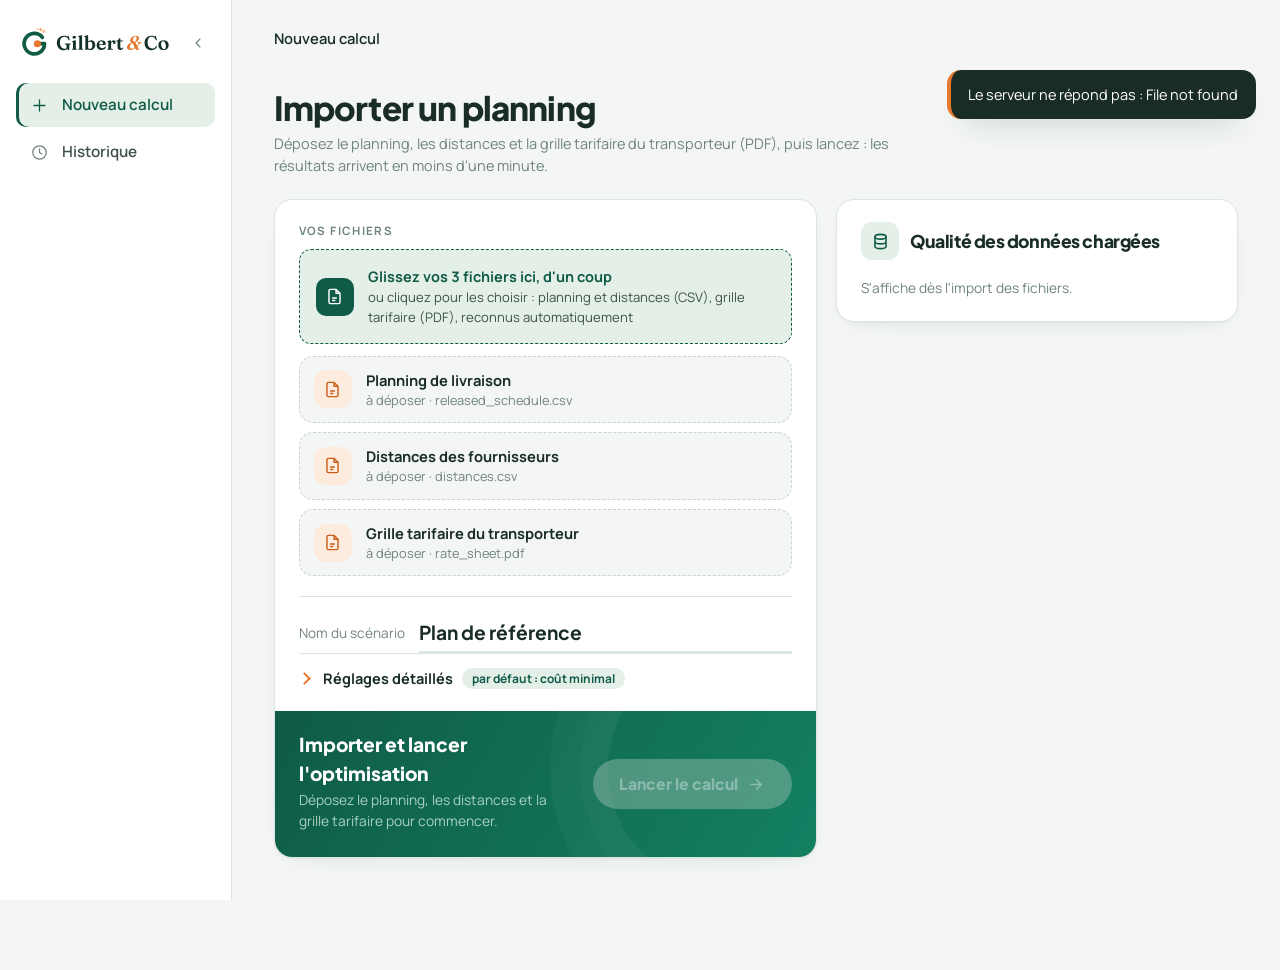
==== commit 921b344c: "Remove the example shortcut from the interface "Essayer avec un exemple" was a development shortcut:" ====
--- a/src/delivery_schedule_optimization/web/index.html
+++ b/src/delivery_schedule_optimization/web/index.html
@@ -179,9 +179,6 @@
                 <p class="lc-note" id="goNote">
                   Déposez le planning et les distances pour commencer.
                 </p>
-                <button class="link light" id="exampleBtn">
-                  Essayer avec un exemple
-                </button>
               </div>
             </div>
           </div>
